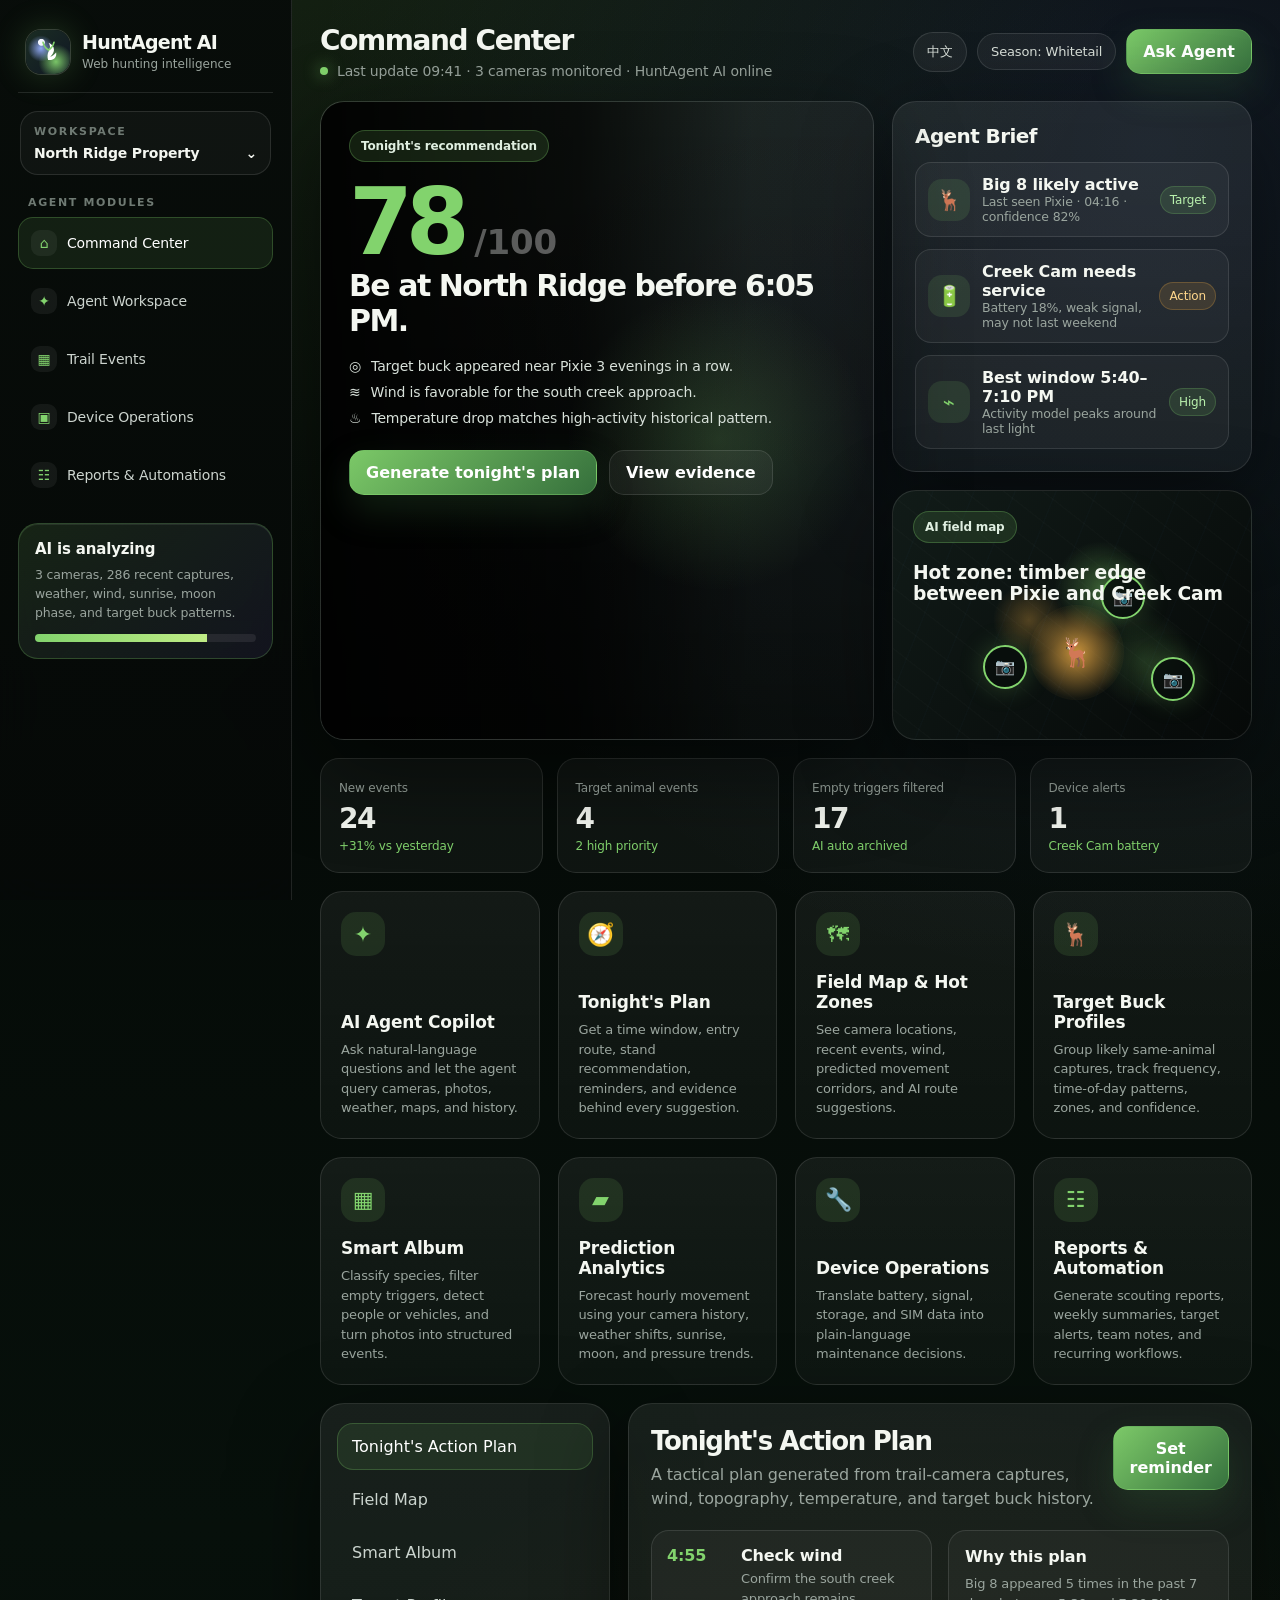
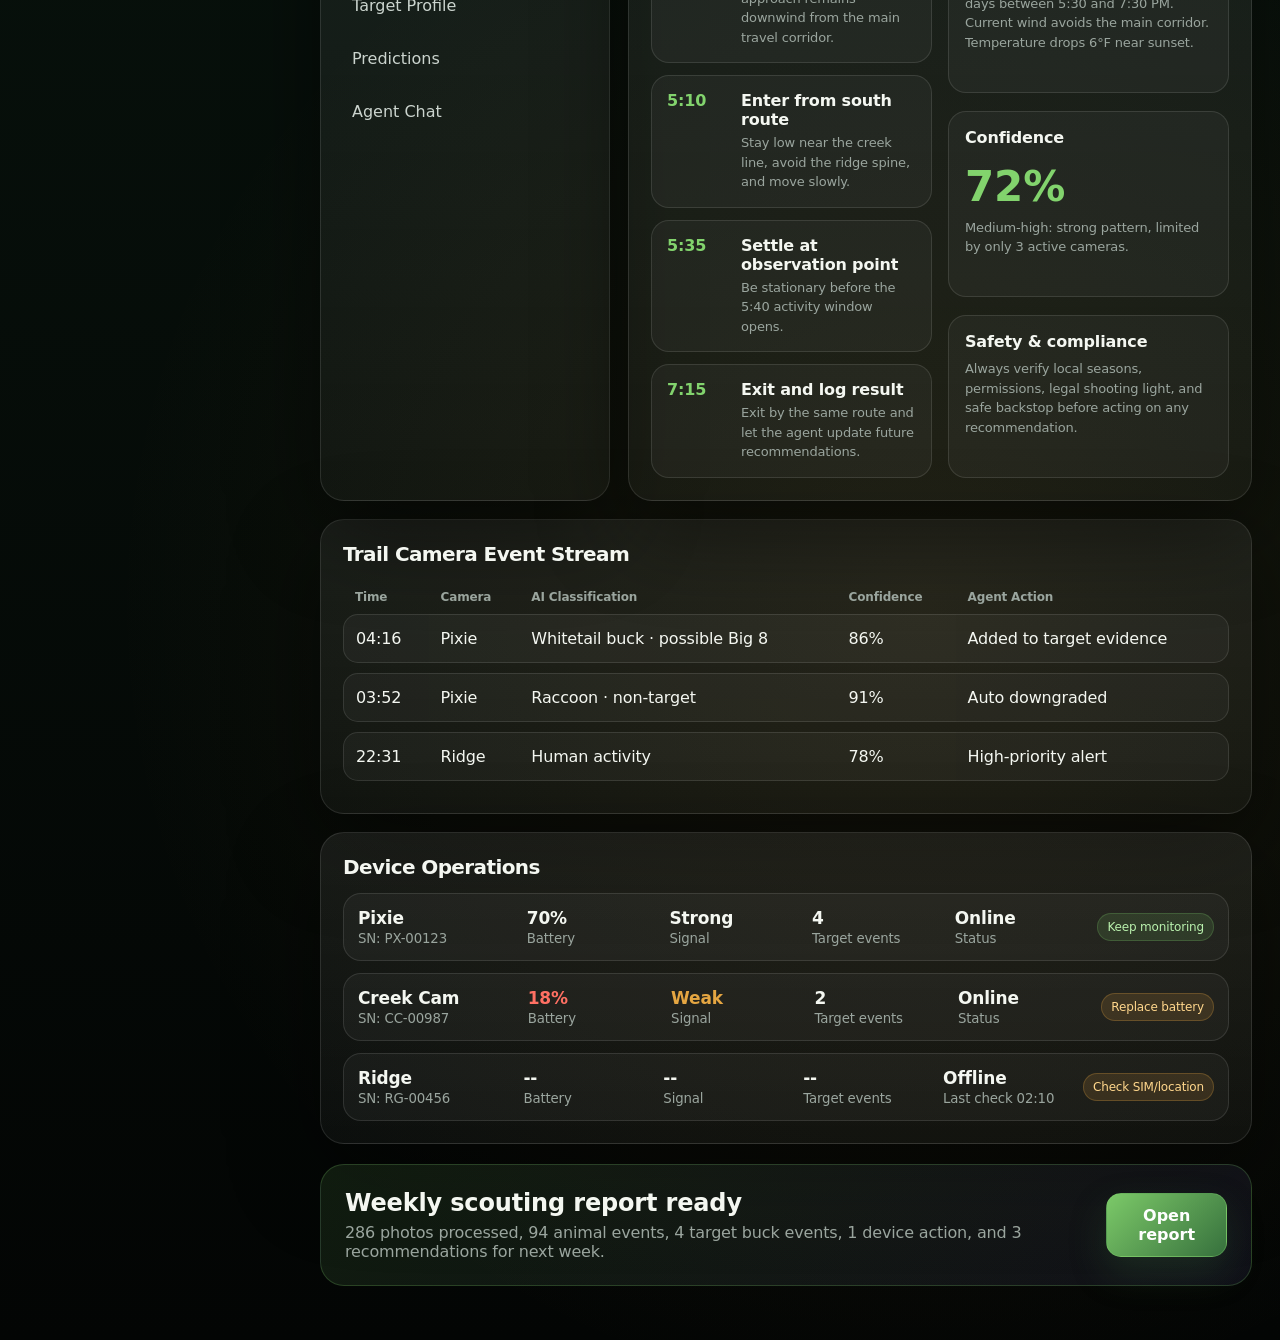
==== public/index.html @ 014d843a "Add HuntAgent AI web workspace demo" ====
<!doctype html>
<html lang="en">
<head>
<meta charset="utf-8" />
<meta name="viewport" content="width=device-width, initial-scale=1" />
<title>HuntAgent AI — Web Workspace</title>
<meta name="description" content="HuntAgent AI is a web-based AI hunting intelligence workspace for trail camera data, target animals, predictions, maps, devices, reports, and agent workflows." />
<style>
:root{--bg:#040605;--panel:#0d1210;--panel2:#121a16;--line:rgba(255,255,255,.11);--text:#f4f7f1;--muted:#9aa59e;--green:#82d36d;--green2:#4da85d;--amber:#e5a642;--red:#ff7063;--violet:#9380ff;--blue:#79a7ff;--cyan:#6de5d7;--r:24px;--shadow:0 30px 90px rgba(0,0,0,.48);--font:Inter,ui-sans-serif,system-ui,-apple-system,BlinkMacSystemFont,"Segoe UI",Arial,"PingFang SC","Microsoft YaHei",sans-serif;--buck:url('https://commons.wikimedia.org/wiki/Special:FilePath/White-Tailed_Buck_Deer_in_Woods%2C_odocoileus_virginianus.jpg');--buck2:url('https://commons.wikimedia.org/wiki/Special:FilePath/Quivira-Whitetail-Buck.jpg');--deer:url('https://commons.wikimedia.org/wiki/Special:FilePath/White-tailed_deer_%2824689011918%29.jpg')}
*{box-sizing:border-box}html{scroll-behavior:smooth;background:var(--bg)}body{margin:0;color:var(--text);font-family:var(--font);background:radial-gradient(circle at 12% -12%,rgba(130,211,109,.20),transparent 30%),radial-gradient(circle at 90% 5%,rgba(121,167,255,.12),transparent 28%),radial-gradient(circle at 72% 75%,rgba(229,166,66,.09),transparent 34%),linear-gradient(180deg,#030504,#07100b 52%,#030504);letter-spacing:-.01em}a{color:inherit;text-decoration:none}button{font:inherit;color:inherit}.shell{display:grid;grid-template-columns:292px minmax(0,1fr);min-height:100vh}.side{position:sticky;top:0;height:100vh;padding:22px 18px;border-right:1px solid var(--line);background:linear-gradient(180deg,rgba(8,12,10,.96),rgba(6,9,8,.88));backdrop-filter:blur(24px);overflow:auto;z-index:5}.brand{display:flex;align-items:center;gap:12px;padding:8px 8px 18px;border-bottom:1px solid var(--line)}.logo{width:44px;height:44px;border-radius:15px;display:grid;place-items:center;background:radial-gradient(circle at 35% 28%,#f3f7ff 0 7%,transparent 9%),radial-gradient(circle at 34% 42%,rgba(150,176,255,.94),transparent 34%),radial-gradient(circle at 68% 72%,rgba(130,211,109,.92),transparent 40%),linear-gradient(135deg,#1b2d23,#101724);box-shadow:0 0 0 1px rgba(255,255,255,.16),0 0 34px rgba(130,211,109,.23)}.logo svg{width:27px}.brand h1{margin:0;font-size:19px;line-height:1;letter-spacing:-.04em}.brand small{display:block;margin-top:5px;color:var(--muted);font-size:12px;letter-spacing:0}.select{border:1px solid var(--line);border-radius:18px;padding:13px;margin:18px 2px;background:rgba(255,255,255,.035)}.select small,.nav-title{display:block;color:#6f7a73;font-size:11px;text-transform:uppercase;letter-spacing:.15em;font-weight:800}.select strong{display:flex;justify-content:space-between;margin-top:7px;font-size:14px}.nav-title{margin:21px 10px 8px}.nav{display:grid;gap:6px}.nav a{display:flex;gap:10px;align-items:center;padding:12px;border-radius:15px;border:1px solid transparent;color:#ccd4ce;font-size:14px}.nav a:hover,.nav a.active{background:rgba(130,211,109,.10);border-color:rgba(130,211,109,.25);color:#fff}.nav i{width:26px;height:26px;border-radius:9px;display:grid;place-items:center;background:rgba(255,255,255,.06);color:var(--green);font-style:normal}.agent-card{margin-top:22px;border:1px solid rgba(130,211,109,.24);border-radius:20px;padding:16px;background:linear-gradient(135deg,rgba(130,211,109,.13),rgba(147,128,255,.09));box-shadow:inset 0 1px rgba(255,255,255,.08)}.agent-card h3{margin:0 0 8px;font-size:15px}.agent-card p{margin:0 0 12px;color:var(--muted);font-size:12.5px;line-height:1.5}.progress{height:8px;border-radius:99px;background:rgba(255,255,255,.08);overflow:hidden}.progress span{display:block;height:100%;width:78%;background:linear-gradient(90deg,var(--green),#c0ec85)}.main{min-width:0;padding:24px 28px 54px}.top{display:flex;align-items:center;justify-content:space-between;gap:18px;margin-bottom:22px}.top h2{margin:0;font-size:28px;letter-spacing:-.05em}.sub{display:flex;align-items:center;gap:9px;color:var(--muted);font-size:14px;margin-top:6px}.dot{width:8px;height:8px;border-radius:50%;background:var(--green);box-shadow:0 0 16px rgba(130,211,109,.85)}.actions{display:flex;gap:10px;align-items:center}.pill,.lang{border:1px solid var(--line);background:rgba(255,255,255,.05);border-radius:999px;padding:10px 13px;font-size:13px;color:#d7ded8}.lang{cursor:pointer}.btn{border:1px solid rgba(130,211,109,.34);background:linear-gradient(135deg,rgba(130,211,109,.95),rgba(58,121,65,.92));border-radius:15px;padding:12px 16px;font-weight:800;color:#fff;box-shadow:0 16px 36px rgba(59,117,62,.25);cursor:pointer}.btn.secondary{background:rgba(255,255,255,.05);box-shadow:none;border-color:var(--line);font-weight:700}.grid{display:grid;gap:18px}.hero{grid-template-columns:minmax(0,1.4fr) minmax(360px,.9fr)}.card{border:1px solid var(--line);border-radius:var(--r);background:linear-gradient(180deg,rgba(255,255,255,.07),rgba(255,255,255,.035));box-shadow:var(--shadow);overflow:hidden}.hero-card{position:relative;min-height:430px;padding:28px;display:flex;flex-direction:column;justify-content:space-between}.hero-card:before{content:"";position:absolute;inset:0;background:linear-gradient(90deg,rgba(5,8,6,.94) 0%,rgba(5,8,6,.72) 47%,rgba(5,8,6,.17) 78%),var(--buck) center/cover no-repeat;filter:saturate(1.04) contrast(1.08)}.hero-card:after{content:"";position:absolute;inset:0;background:radial-gradient(circle at 72% 53%,rgba(130,211,109,.18),transparent 29%),linear-gradient(0deg,rgba(0,0,0,.26),transparent)}.inner{position:relative;z-index:1}.kicker{display:inline-flex;align-items:center;gap:8px;color:#dfeee0;border:1px solid rgba(130,211,109,.28);background:rgba(130,211,109,.13);border-radius:999px;padding:8px 11px;font-size:12px;font-weight:800}.score{display:flex;align-items:flex-end;gap:12px;margin:22px 0 6px}.score strong{font-size:92px;line-height:.85;color:var(--green);letter-spacing:-.08em}.score span{font-size:34px;color:rgba(255,255,255,.34);font-weight:800}.hero-card h3{margin:0 0 12px;font-size:30px;letter-spacing:-.05em;max-width:670px}.evidence{display:grid;gap:10px;margin:20px 0 24px;max-width:580px}.evidence div{display:flex;gap:10px;color:#d8e1da;font-size:14px}.evidence b{color:var(--green)}.cta{display:flex;gap:12px;flex-wrap:wrap}.right-stack{display:grid;gap:18px}.brief{padding:22px}.brief h3,.section h3{margin:0 0 14px;font-size:20px;letter-spacing:-.03em}.brief-list{display:grid;gap:12px}.brief-row{display:grid;grid-template-columns:42px 1fr auto;gap:12px;align-items:center;border:1px solid var(--line);border-radius:16px;padding:12px;background:rgba(255,255,255,.04)}.ic{width:42px;height:42px;border-radius:14px;display:grid;place-items:center;background:rgba(130,211,109,.12);color:var(--green);font-size:20px}.brief-row p{margin:0;color:var(--muted);font-size:12.5px}.tag{font-size:12px;border-radius:999px;padding:6px 9px;background:rgba(130,211,109,.13);color:#b9f1ad;border:1px solid rgba(130,211,109,.22)}.tag.amber{background:rgba(229,166,66,.14);color:#ffd78c;border-color:rgba(229,166,66,.25)}.map{position:relative;min-height:250px;padding:20px;background:radial-gradient(circle at 38% 52%,rgba(229,166,66,.32),transparent 14%),radial-gradient(circle at 58% 39%,rgba(130,211,109,.34),transparent 18%),radial-gradient(circle at 70% 68%,rgba(130,211,109,.18),transparent 16%),linear-gradient(135deg,#111b18,#060908);overflow:hidden}.map:before{content:"";position:absolute;inset:0;opacity:.28;background:repeating-linear-gradient(38deg,transparent 0 22px,rgba(255,255,255,.06) 23px 24px),repeating-linear-gradient(112deg,transparent 0 36px,rgba(124,200,255,.07) 37px 38px)}.map-pin{position:absolute;width:44px;height:44px;border:2px solid var(--green);border-radius:50%;display:grid;place-items:center;background:rgba(8,14,12,.82);box-shadow:0 0 25px rgba(130,211,109,.25)}.pin1{left:58%;top:34%}.pin2{left:25%;top:62%}.pin3{left:72%;top:67%}.heat{position:absolute;left:38%;top:46%;width:95px;height:95px;border-radius:50%;background:radial-gradient(circle,rgba(229,166,66,.86),rgba(229,166,66,.05) 68%,transparent);display:grid;place-items:center;font-size:28px}.map-title{position:relative;z-index:1}.stats{display:grid;grid-template-columns:repeat(4,1fr);gap:14px;margin:18px 0}.stat{padding:18px;border:1px solid var(--line);border-radius:19px;background:rgba(255,255,255,.045)}.stat small{color:var(--muted);font-size:12px}.stat b{display:block;margin-top:6px;font-size:28px;letter-spacing:-.05em}.stat em{font-style:normal;color:var(--green);font-size:12px}.section{margin-top:18px;padding:22px}.modules{grid-template-columns:repeat(4,minmax(0,1fr))}.module{padding:20px;border-radius:22px;border:1px solid var(--line);background:linear-gradient(180deg,rgba(255,255,255,.06),rgba(255,255,255,.032));min-height:188px;display:flex;flex-direction:column;justify-content:space-between}.module i{width:44px;height:44px;border-radius:15px;display:grid;place-items:center;background:rgba(130,211,109,.12);font-style:normal;color:var(--green);font-size:22px}.module h4{margin:16px 0 8px;font-size:17px}.module p{margin:0;color:var(--muted);font-size:13px;line-height:1.5}.workspace{display:grid;grid-template-columns:290px minmax(0,1fr);gap:18px;margin-top:18px}.tabs{padding:16px}.tabs button{width:100%;text-align:left;border:1px solid transparent;border-radius:16px;background:transparent;padding:13px 14px;margin:3px 0;cursor:pointer;color:#cbd4ce}.tabs button.active,.tabs button:hover{background:rgba(130,211,109,.10);border-color:rgba(130,211,109,.24);color:#fff}.view{display:none;padding:22px;min-height:520px}.view.active{display:block}.view-head{display:flex;justify-content:space-between;gap:14px;align-items:flex-start;margin-bottom:18px}.view-head h3{margin:0;font-size:26px;letter-spacing:-.05em}.view-head p{margin:7px 0 0;color:var(--muted);max-width:720px;line-height:1.55}.two{display:grid;grid-template-columns:1fr 1fr;gap:16px}.timeline{display:grid;gap:12px}.step{display:grid;grid-template-columns:60px 1fr;gap:14px;padding:15px;border:1px solid var(--line);border-radius:18px;background:rgba(255,255,255,.04)}.time{color:var(--green);font-weight:900}.step h4{margin:0 0 4px}.step p,.mini p{margin:0;color:var(--muted);font-size:13px;line-height:1.5}.mini{padding:16px;border:1px solid var(--line);border-radius:18px;background:rgba(255,255,255,.04)}.mini h4{margin:0 0 8px}.album{display:grid;grid-template-columns:repeat(3,1fr);gap:14px}.photo{min-height:210px;border-radius:20px;border:1px solid var(--line);overflow:hidden;background:var(--deer) center/cover no-repeat;position:relative}.photo:nth-child(2){background-image:var(--buck2)}.photo:nth-child(3){background-image:var(--buck)}.photo:nth-child(4){background-image:linear-gradient(0deg,rgba(0,0,0,.2),rgba(0,0,0,.2)),var(--deer)}.photo .cap{position:absolute;left:12px;right:12px;bottom:12px;border-radius:15px;padding:12px;background:rgba(4,7,6,.76);backdrop-filter:blur(12px);border:1px solid rgba(255,255,255,.12)}.photo b{display:block}.photo small{display:block;color:#d5ded6;margin-top:5px}.profile{display:grid;grid-template-columns:340px 1fr;gap:16px}.buck-photo{min-height:380px;border-radius:22px;background:var(--buck) center/cover no-repeat;border:1px solid var(--line)}.bars{height:116px;display:flex;align-items:end;gap:7px;padding:16px;border:1px solid var(--line);border-radius:18px;background:rgba(255,255,255,.035)}.bars span{flex:1;border-radius:7px 7px 0 0;background:linear-gradient(180deg,var(--green),rgba(130,211,109,.28));height:calc(var(--h)*1%)}.devices{display:grid;gap:12px}.device{display:grid;grid-template-columns:1.2fr repeat(4,1fr) auto;gap:12px;align-items:center;padding:14px;border:1px solid var(--line);border-radius:18px;background:rgba(255,255,255,.04)}.device b{font-size:17px}.device small{display:block;color:var(--muted);margin-top:3px}.chat{display:grid;gap:12px}.bubble{max-width:780px;padding:14px 16px;border-radius:18px;border:1px solid var(--line);background:rgba(255,255,255,.045);line-height:1.55}.bubble.ai{border-color:rgba(130,211,109,.25);background:rgba(130,211,109,.08)}.table{width:100%;border-collapse:separate;border-spacing:0 10px}.table th{color:var(--muted);font-size:12px;text-align:left;padding:0 12px}.table td{background:rgba(255,255,255,.04);border-top:1px solid var(--line);border-bottom:1px solid var(--line);padding:14px 12px}.table td:first-child{border-left:1px solid var(--line);border-radius:15px 0 0 15px}.table td:last-child{border-right:1px solid var(--line);border-radius:0 15px 15px 0}.foot{margin-top:20px;border:1px solid rgba(130,211,109,.22);border-radius:24px;padding:24px;background:linear-gradient(135deg,rgba(130,211,109,.11),rgba(147,128,255,.08));display:flex;justify-content:space-between;gap:18px;align-items:center}.foot h3{margin:0;font-size:24px}.foot p{margin:6px 0 0;color:var(--muted)}@media(max-width:1100px){.shell{grid-template-columns:1fr}.side{position:relative;height:auto}.nav{grid-template-columns:repeat(2,1fr)}.hero,.workspace,.two,.profile{grid-template-columns:1fr}.modules{grid-template-columns:repeat(2,1fr)}.stats{grid-template-columns:repeat(2,1fr)}}@media(max-width:700px){.main{padding:18px}.top,.foot,.view-head{flex-direction:column;align-items:stretch}.modules,.album,.stats{grid-template-columns:1fr}.hero-card{min-height:520px}.score strong{font-size:74px}.device{grid-template-columns:1fr 1fr}.side{padding:18px}}
</style>
</head>
<body>
<div class="shell">
<aside class="side">
  <div class="brand"><div class="logo"><svg viewBox="0 0 64 64" fill="none"><path d="M31 50c-2-8-2-15 2-22 4-8 3-13-1-19 8 3 13 9 13 17 0 5-3 10-9 16 5-1 10-5 14-10 2 9-3 19-19 18Z" fill="white"/><path d="M19 8c2 8 6 14 13 18M45 8c-2 8-6 14-13 18" stroke="#82d36d" stroke-width="4" stroke-linecap="round"/></svg></div><div><h1>HuntAgent AI</h1><small data-en="Web hunting intelligence" data-zh="网页版猎场智能体">Web hunting intelligence</small></div></div>
  <div class="select"><small data-en="Workspace" data-zh="工作区">Workspace</small><strong><span data-en="North Ridge Property" data-zh="北坡猎场">North Ridge Property</span><span>⌄</span></strong></div>
  <div class="nav-title" data-en="Agent modules" data-zh="智能体模块">Agent modules</div>
  <nav class="nav"><a class="active" href="#dashboard"><i>⌂</i><span data-en="Command Center" data-zh="指挥中心">Command Center</span></a><a href="#workspace"><i>✦</i><span data-en="Agent Workspace" data-zh="Agent 工作台">Agent Workspace</span></a><a href="#events"><i>▦</i><span data-en="Trail Events" data-zh="相机事件">Trail Events</span></a><a href="#devices"><i>▣</i><span data-en="Device Operations" data-zh="设备运营">Device Operations</span></a><a href="#reports"><i>☷</i><span data-en="Reports & Automations" data-zh="报告与自动化">Reports & Automations</span></a></nav>
  <div class="agent-card"><h3 data-en="AI is analyzing" data-zh="AI 正在分析">AI is analyzing</h3><p data-en="3 cameras, 286 recent captures, weather, wind, sunrise, moon phase, and target buck patterns." data-zh="3 台相机、286 张近期照片、天气、风向、日出、月相和目标公鹿规律。">3 cameras, 286 recent captures, weather, wind, sunrise, moon phase, and target buck patterns.</p><div class="progress"><span></span></div></div>
</aside>
<main class="main">
  <section id="dashboard" class="top"><div><h2 data-en="Command Center" data-zh="指挥中心">Command Center</h2><div class="sub"><span class="dot"></span><span data-en="Last update 09:41 · 3 cameras monitored · HuntAgent AI online" data-zh="最近更新 09:41 · 正在监控 3 台相机 · HuntAgent AI 在线">Last update 09:41 · 3 cameras monitored · HuntAgent AI online</span></div></div><div class="actions"><button class="lang" id="langBtn">中文</button><span class="pill" data-en="Season: Whitetail" data-zh="猎季：白尾鹿">Season: Whitetail</span><button class="btn" data-en="Ask Agent" data-zh="询问 Agent">Ask Agent</button></div></section>
  <section class="grid hero">
    <article class="card hero-card"><div class="inner"><span class="kicker" data-en="Tonight's recommendation" data-zh="今晚推荐">Tonight's recommendation</span><div class="score"><strong>78</strong><span>/100</span></div><h3 data-en="Be at North Ridge before 6:05 PM." data-zh="建议 18:05 前到达北坡点位。">Be at North Ridge before 6:05 PM.</h3><div class="evidence"><div>◎ <span data-en="Target buck appeared near Pixie 3 evenings in a row." data-zh="目标公鹿连续 3 个黄昏出现在 Pixie 附近。">Target buck appeared near Pixie 3 evenings in a row.</span></div><div>≋ <span data-en="Wind is favorable for the south creek approach." data-zh="风向有利于从南侧溪谷路线进入。">Wind is favorable for the south creek approach.</span></div><div>♨ <span data-en="Temperature drop matches high-activity historical pattern." data-zh="降温符合历史高活跃规律。">Temperature drop matches high-activity historical pattern.</span></div></div><div class="cta"><button class="btn" data-en="Generate tonight's plan" data-zh="生成今晚计划">Generate tonight's plan</button><button class="btn secondary" data-en="View evidence" data-zh="查看证据">View evidence</button></div></div></article>
    <div class="right-stack"><article class="card brief"><h3 data-en="Agent Brief" data-zh="Agent 简报">Agent Brief</h3><div class="brief-list"><div class="brief-row"><div class="ic">🦌</div><div><b data-en="Big 8 likely active" data-zh="Big 8 可能活跃">Big 8 likely active</b><p data-en="Last seen Pixie · 04:16 · confidence 82%" data-zh="最近出现 Pixie · 04:16 · 置信度 82%">Last seen Pixie · 04:16 · confidence 82%</p></div><span class="tag">Target</span></div><div class="brief-row"><div class="ic">🔋</div><div><b data-en="Creek Cam needs service" data-zh="Creek Cam 需要处理">Creek Cam needs service</b><p data-en="Battery 18%, weak signal, may not last weekend" data-zh="电量 18%，信号弱，可能撑不过周末">Battery 18%, weak signal, may not last weekend</p></div><span class="tag amber">Action</span></div><div class="brief-row"><div class="ic">⌁</div><div><b data-en="Best window 5:40–7:10 PM" data-zh="最佳窗口 17:40–19:10">Best window 5:40–7:10 PM</b><p data-en="Activity model peaks around last light" data-zh="活跃模型在天黑前后达到峰值">Activity model peaks around last light</p></div><span class="tag">High</span></div></div></article><article class="card map"><div class="map-title"><span class="kicker" data-en="AI field map" data-zh="AI 猎场地图">AI field map</span><h3 data-en="Hot zone: timber edge between Pixie and Creek Cam" data-zh="热点：Pixie 与 Creek Cam 之间的林缘">Hot zone: timber edge between Pixie and Creek Cam</h3></div><div class="map-pin pin1">📷</div><div class="map-pin pin2">📷</div><div class="map-pin pin3">📷</div><div class="heat">🦌</div></article></div>
  </section>
  <section class="stats"><div class="stat"><small data-en="New events" data-zh="新事件">New events</small><b>24</b><em data-en="+31% vs yesterday" data-zh="较昨日 +31%">+31% vs yesterday</em></div><div class="stat"><small data-en="Target animal events" data-zh="目标动物事件">Target animal events</small><b>4</b><em data-en="2 high priority" data-zh="2 个高优先级">2 high priority</em></div><div class="stat"><small data-en="Empty triggers filtered" data-zh="空触发过滤">Empty triggers filtered</small><b>17</b><em data-en="AI auto archived" data-zh="AI 自动归档">AI auto archived</em></div><div class="stat"><small data-en="Device alerts" data-zh="设备预警">Device alerts</small><b>1</b><em data-en="Creek Cam battery" data-zh="Creek Cam 电池">Creek Cam battery</em></div></section>
  <section class="grid modules"><div class="module"><i>✦</i><div><h4 data-en="AI Agent Copilot" data-zh="AI 智能体助手">AI Agent Copilot</h4><p data-en="Ask natural-language questions and let the agent query cameras, photos, weather, maps, and history." data-zh="用自然语言提问，让 Agent 查询相机、照片、天气、地图和历史数据。">Ask natural-language questions and let the agent query cameras, photos, weather, maps, and history.</p></div></div><div class="module"><i>🧭</i><div><h4 data-en="Tonight's Plan" data-zh="今晚行动计划">Tonight's Plan</h4><p data-en="Get a time window, entry route, stand recommendation, reminders, and evidence behind every suggestion." data-zh="生成时间窗口、进入路线、蹲守点、提醒和推荐证据。">Get a time window, entry route, stand recommendation, reminders, and evidence behind every suggestion.</p></div></div><div class="module"><i>🗺</i><div><h4 data-en="Field Map & Hot Zones" data-zh="猎场地图与热区">Field Map & Hot Zones</h4><p data-en="See camera locations, recent events, wind, predicted movement corridors, and AI route suggestions." data-zh="查看相机位置、近期事件、风向、预测活动走廊和 AI 路线建议。">See camera locations, recent events, wind, predicted movement corridors, and AI route suggestions.</p></div></div><div class="module"><i>🦌</i><div><h4 data-en="Target Buck Profiles" data-zh="目标动物档案">Target Buck Profiles</h4><p data-en="Group likely same-animal captures, track frequency, time-of-day patterns, zones, and confidence." data-zh="聚合同一只动物的照片，追踪频次、时间规律、区域和置信度。">Group likely same-animal captures, track frequency, time-of-day patterns, zones, and confidence.</p></div></div><div class="module"><i>▦</i><div><h4 data-en="Smart Album" data-zh="智能图集">Smart Album</h4><p data-en="Classify species, filter empty triggers, detect people or vehicles, and turn photos into structured events." data-zh="识别物种、过滤空触发、检测人/车辆，并把照片变成结构化事件。">Classify species, filter empty triggers, detect people or vehicles, and turn photos into structured events.</p></div></div><div class="module"><i>▰</i><div><h4 data-en="Prediction Analytics" data-zh="预测分析">Prediction Analytics</h4><p data-en="Forecast hourly movement using your camera history, weather shifts, sunrise, moon, and pressure trends." data-zh="结合相机历史、天气变化、日出、月相和气压趋势预测小时级活动。">Forecast hourly movement using your camera history, weather shifts, sunrise, moon, and pressure trends.</p></div></div><div class="module"><i>🔧</i><div><h4 data-en="Device Operations" data-zh="设备运营">Device Operations</h4><p data-en="Translate battery, signal, storage, and SIM data into plain-language maintenance decisions." data-zh="把电池、信号、存储和 SIM 数据翻译成清晰的维护建议。">Translate battery, signal, storage, and SIM data into plain-language maintenance decisions.</p></div></div><div class="module"><i>☷</i><div><h4 data-en="Reports & Automation" data-zh="报告与自动化">Reports & Automation</h4><p data-en="Generate scouting reports, weekly summaries, target alerts, team notes, and recurring workflows." data-zh="生成侦察报告、周报、目标提醒、团队记录和自动化工作流。">Generate scouting reports, weekly summaries, target alerts, team notes, and recurring workflows.</p></div></div></section>
  <section id="workspace" class="workspace"><aside class="card tabs"><button class="active" data-view="plan" data-en="Tonight's Action Plan" data-zh="今晚行动计划">Tonight's Action Plan</button><button data-view="mapview" data-en="Field Map" data-zh="猎场地图">Field Map</button><button data-view="album" data-en="Smart Album" data-zh="智能图集">Smart Album</button><button data-view="profile" data-en="Target Profile" data-zh="目标档案">Target Profile</button><button data-view="predict" data-en="Predictions" data-zh="活动预测">Predictions</button><button data-view="chat" data-en="Agent Chat" data-zh="Agent 对话">Agent Chat</button></aside><div class="card">
    <div class="view active" id="plan"><div class="view-head"><div><h3 data-en="Tonight's Action Plan" data-zh="今晚行动计划">Tonight's Action Plan</h3><p data-en="A tactical plan generated from trail-camera captures, wind, topography, temperature, and target buck history." data-zh="基于打猎相机照片、风向、地形、气温和目标公鹿历史生成的战术计划。">A tactical plan generated from trail-camera captures, wind, topography, temperature, and target buck history.</p></div><button class="btn" data-en="Set reminder" data-zh="设置提醒">Set reminder</button></div><div class="two"><div class="timeline"><div class="step"><div class="time">4:55</div><div><h4 data-en="Check wind" data-zh="检查风向">Check wind</h4><p data-en="Confirm the south creek approach remains downwind from the main travel corridor." data-zh="确认南侧溪谷路线仍处于主通道下风侧。">Confirm the south creek approach remains downwind from the main travel corridor.</p></div></div><div class="step"><div class="time">5:10</div><div><h4 data-en="Enter from south route" data-zh="从南侧路线进入">Enter from south route</h4><p data-en="Stay low near the creek line, avoid the ridge spine, and move slowly." data-zh="沿溪谷低姿态进入，避开山脊主线，慢速移动。">Stay low near the creek line, avoid the ridge spine, and move slowly.</p></div></div><div class="step"><div class="time">5:35</div><div><h4 data-en="Settle at observation point" data-zh="到达观察点">Settle at observation point</h4><p data-en="Be stationary before the 5:40 activity window opens." data-zh="在 17:40 活跃窗口开始前保持静止。">Be stationary before the 5:40 activity window opens.</p></div></div><div class="step"><div class="time">7:15</div><div><h4 data-en="Exit and log result" data-zh="撤离并记录结果">Exit and log result</h4><p data-en="Exit by the same route and let the agent update future recommendations." data-zh="按原路线撤离，并让 Agent 更新后续推荐。">Exit by the same route and let the agent update future recommendations.</p></div></div></div><div class="grid"><div class="mini"><h4 data-en="Why this plan" data-zh="为什么推荐">Why this plan</h4><p data-en="Big 8 appeared 5 times in the past 7 days between 5:30 and 7:30 PM. Current wind avoids the main corridor. Temperature drops 6°F near sunset." data-zh="Big 8 过去 7 天在 17:30-19:30 出现 5 次。当前风向避开主通道。日落前后降温 6°F。">Big 8 appeared 5 times in the past 7 days between 5:30 and 7:30 PM. Current wind avoids the main corridor. Temperature drops 6°F near sunset.</p></div><div class="mini"><h4 data-en="Confidence" data-zh="置信度">Confidence</h4><p><b style="font-size:42px;color:var(--green)">72%</b><br><span data-en="Medium-high: strong pattern, limited by only 3 active cameras." data-zh="中高：规律明显，但受限于仅 3 台在线相机。">Medium-high: strong pattern, limited by only 3 active cameras.</span></p></div><div class="mini"><h4 data-en="Safety & compliance" data-zh="安全与合规">Safety & compliance</h4><p data-en="Always verify local seasons, permissions, legal shooting light, and safe backstop before acting on any recommendation." data-zh="执行任何建议前，请确认当地猎季、许可、合法射击时间和安全背景。">Always verify local seasons, permissions, legal shooting light, and safe backstop before acting on any recommendation.</p></div></div></div></div>
    <div class="view" id="mapview"><div class="view-head"><div><h3 data-en="Field Map & AI Hot Zones" data-zh="猎场地图与 AI 热区">Field Map & AI Hot Zones</h3><p data-en="A desktop map layer for cameras, animal events, wind, suggested routes, and predicted movement corridors." data-zh="桌面地图图层展示相机、动物事件、风向、推荐路线和预测活动走廊。">A desktop map layer for cameras, animal events, wind, suggested routes, and predicted movement corridors.</p></div><button class="btn" data-en="Generate route" data-zh="生成路线">Generate route</button></div><div class="map" style="min-height:430px"><div class="map-title"><span class="kicker" data-en="SW wind 6 mph · next 12 hours" data-zh="西南风 6mph · 未来 12 小时">SW wind 6 mph · next 12 hours</span><h3 data-en="Recommended route avoids the main travel corridor." data-zh="推荐路线避开主活动通道。">Recommended route avoids the main travel corridor.</h3></div><div class="map-pin pin1">Pixie</div><div class="map-pin pin2">Creek</div><div class="map-pin pin3">Ridge</div><div class="heat">🦌</div></div></div>
    <div class="view" id="album"><div class="view-head"><div><h3 data-en="Smart Album" data-zh="智能图集">Smart Album</h3><p data-en="Photos are organized as evidence, not just thumbnails: species, confidence, camera, time, target match, and user correction." data-zh="照片被整理为证据，而不只是缩略图：物种、置信度、相机、时间、目标匹配和人工纠错。">Photos are organized as evidence, not just thumbnails: species, confidence, camera, time, target match, and user correction.</p></div><button class="btn" data-en="Confirm all high-confidence" data-zh="确认所有高置信度">Confirm all high-confidence</button></div><div class="album"><div class="photo"><div class="cap"><b data-en="Whitetail buck · Pixie" data-zh="白尾鹿公鹿 · Pixie">Whitetail buck · Pixie</b><small data-en="04:16 · 86% confidence · possible Big 8" data-zh="04:16 · 86% 置信度 · 疑似 Big 8">04:16 · 86% confidence · possible Big 8</small></div></div><div class="photo"><div class="cap"><b data-en="Mature buck · Ridge" data-zh="成熟公鹿 · Ridge">Mature buck · Ridge</b><small data-en="18:12 · target event · add to profile" data-zh="18:12 · 目标事件 · 加入档案">18:12 · target event · add to profile</small></div></div><div class="photo"><div class="cap"><b data-en="Doe group · Creek Cam" data-zh="母鹿群 · Creek Cam">Doe group · Creek Cam</b><small data-en="05:44 · movement corridor evidence" data-zh="05:44 · 活动走廊证据">05:44 · movement corridor evidence</small></div></div><div class="photo"><div class="cap"><b data-en="Human activity" data-zh="人类活动">Human activity</b><small data-en="22:31 · high priority alert" data-zh="22:31 · 高优先级提醒">22:31 · high priority alert</small></div></div><div class="photo"><div class="cap"><b data-en="Empty trigger" data-zh="空触发">Empty trigger</b><small data-en="Auto-filtered and archived" data-zh="自动过滤并归档">Auto-filtered and archived</small></div></div><div class="photo"><div class="cap"><b data-en="Turkey · non-target" data-zh="火鸡 · 非目标">Turkey · non-target</b><small data-en="Automatically downgraded" data-zh="自动降权">Automatically downgraded</small></div></div></div></div>
    <div class="view" id="profile"><div class="view-head"><div><h3 data-en="Target Animal Profile: Big 8" data-zh="目标动物档案：Big 8">Target Animal Profile: Big 8</h3><p data-en="The agent groups likely same-animal captures and builds a profile with evidence, pattern, zone, and confidence." data-zh="Agent 聚合同一只动物的照片，并建立证据、规律、区域和置信度档案。">The agent groups likely same-animal captures and builds a profile with evidence, pattern, zone, and confidence.</p></div><span class="tag">82% confidence</span></div><div class="profile"><div class="buck-photo"></div><div class="grid"><div class="stats" style="margin:0"><div class="stat"><small data-en="Last 7 days" data-zh="最近 7 天">Last 7 days</small><b>6</b><em data-en="appearances" data-zh="次出现">appearances</em></div><div class="stat"><small data-en="Peak times" data-zh="高频时间">Peak times</small><b>5:20 / 6:10</b><em data-en="AM / PM" data-zh="清晨 / 黄昏">AM / PM</em></div><div class="stat"><small data-en="Common zone" data-zh="常出现区域">Common zone</small><b data-en="North edge" data-zh="北坡林缘">North edge</b><em>68%</em></div><div class="stat"><small data-en="Trend" data-zh="趋势">Trend</small><b data-en="Rising" data-zh="上升">Rising</b><em>+15%</em></div></div><div class="mini"><h4 data-en="Activity distribution" data-zh="活跃时间分布">Activity distribution</h4><div class="bars"><span style="--h:8"></span><span style="--h:10"></span><span style="--h:12"></span><span style="--h:16"></span><span style="--h:52"></span><span style="--h:87"></span><span style="--h:66"></span><span style="--h:41"></span><span style="--h:18"></span><span style="--h:13"></span><span style="--h:12"></span><span style="--h:20"></span><span style="--h:18"></span><span style="--h:22"></span><span style="--h:28"></span><span style="--h:31"></span><span style="--h:44"></span><span style="--h:70"></span><span style="--h:91"></span><span style="--h:65"></span><span style="--h:46"></span><span style="--h:22"></span><span style="--h:15"></span><span style="--h:11"></span></div></div></div></div></div>
    <div class="view" id="predict"><div class="view-head"><div><h3 data-en="Predictions & Pattern Analytics" data-zh="预测与规律分析">Predictions & Pattern Analytics</h3><p data-en="Compare today with your own historical captures and environmental conditions before deciding where to sit." data-zh="用自己的历史照片和环境条件对比今天，辅助决定蹲守位置。">Compare today with your own historical captures and environmental conditions before deciding where to sit.</p></div></div><div class="two"><div class="mini"><h4 data-en="Hourly movement forecast" data-zh="小时级活动预测">Hourly movement forecast</h4><div class="bars"><span style="--h:8"></span><span style="--h:12"></span><span style="--h:10"></span><span style="--h:14"></span><span style="--h:38"></span><span style="--h:63"></span><span style="--h:58"></span><span style="--h:31"></span><span style="--h:16"></span><span style="--h:12"></span><span style="--h:10"></span><span style="--h:13"></span><span style="--h:14"></span><span style="--h:18"></span><span style="--h:21"></span><span style="--h:28"></span><span style="--h:52"></span><span style="--h:84"></span><span style="--h:96"></span><span style="--h:67"></span><span style="--h:35"></span><span style="--h:20"></span><span style="--h:14"></span><span style="--h:10"></span></div></div><div class="grid"><div class="mini"><h4 data-en="Main drivers" data-zh="主要驱动因素">Main drivers</h4><p data-en="Wind direction, falling temperature, last-light movement, and three-day camera sequence near Pixie." data-zh="风向、降温、天黑前活动，以及 Pixie 附近连续三天相机记录。">Wind direction, falling temperature, last-light movement, and three-day camera sequence near Pixie.</p></div><div class="mini"><h4 data-en="Recommended camera move" data-zh="推荐移动相机">Recommended camera move</h4><p data-en="Move Ridge Cam 120 yards east to cover the suspected funnel between the creek and timber edge." data-zh="将 Ridge Cam 向东移动 120 码，覆盖溪谷与林缘之间的疑似收口点。">Move Ridge Cam 120 yards east to cover the suspected funnel between the creek and timber edge.</p></div></div></div></div>
    <div class="view" id="chat"><div class="view-head"><div><h3 data-en="Agent Chat" data-zh="Agent 对话">Agent Chat</h3><p data-en="The chat is not a generic chatbot. It can call tools, query your trail-camera database, summarize evidence, and produce structured plans." data-zh="这不是普通聊天机器人。它可以调用工具、查询相机数据库、总结证据并生成结构化计划。">The chat is not a generic chatbot. It can call tools, query your trail-camera database, summarize evidence, and produce structured plans.</p></div></div><div class="chat"><div class="bubble"><b data-en="Hunter" data-zh="猎人">Hunter</b><br><span data-en="Where should I hunt tonight if I only have two hours?" data-zh="如果我今晚只有两个小时，应该去哪蹲？">Where should I hunt tonight if I only have two hours?</span></div><div class="bubble ai"><b>HuntAgent AI</b><br><span data-en="I recommend North Ridge near Pixie from 5:40–7:10 PM. Evidence: Big 8 appeared there 3 evenings in a row, wind stays favorable from the south creek entry, and the temperature drop matches your highest-activity historical pattern." data-zh="我建议 17:40–19:10 在 Pixie 附近的北坡点位。证据：Big 8 连续 3 个黄昏出现在那里，南侧溪谷进入路线风向有利，且降温符合你的历史高活跃规律。">I recommend North Ridge near Pixie from 5:40–7:10 PM. Evidence: Big 8 appeared there 3 evenings in a row, wind stays favorable from the south creek entry, and the temperature drop matches your highest-activity historical pattern.</span></div><div class="bubble"><b data-en="Hunter" data-zh="猎人">Hunter</b><br><span data-en="Show me only confirmed buck events from the last 7 days." data-zh="只显示过去 7 天已确认的公鹿事件。">Show me only confirmed buck events from the last 7 days.</span></div></div></div>
  </div></section>
  <section id="events" class="card section"><h3 data-en="Trail Camera Event Stream" data-zh="打猎相机事件流">Trail Camera Event Stream</h3><table class="table"><thead><tr><th data-en="Time" data-zh="时间">Time</th><th data-en="Camera" data-zh="相机">Camera</th><th data-en="AI Classification" data-zh="AI 识别">AI Classification</th><th data-en="Confidence" data-zh="置信度">Confidence</th><th data-en="Agent Action" data-zh="Agent 动作">Agent Action</th></tr></thead><tbody><tr><td>04:16</td><td>Pixie</td><td data-en="Whitetail buck · possible Big 8" data-zh="白尾鹿公鹿 · 疑似 Big 8">Whitetail buck · possible Big 8</td><td>86%</td><td data-en="Added to target evidence" data-zh="加入目标证据">Added to target evidence</td></tr><tr><td>03:52</td><td>Pixie</td><td data-en="Raccoon · non-target" data-zh="浣熊 · 非目标">Raccoon · non-target</td><td>91%</td><td data-en="Auto downgraded" data-zh="自动降权">Auto downgraded</td></tr><tr><td>22:31</td><td>Ridge</td><td data-en="Human activity" data-zh="人类活动">Human activity</td><td>78%</td><td data-en="High-priority alert" data-zh="高优先级提醒">High-priority alert</td></tr></tbody></table></section>
  <section id="devices" class="card section"><h3 data-en="Device Operations" data-zh="设备运营">Device Operations</h3><div class="devices"><div class="device"><div><b>Pixie</b><small>SN: PX-00123</small></div><div><b>70%</b><small data-en="Battery" data-zh="电量">Battery</small></div><div><b data-en="Strong" data-zh="强">Strong</b><small data-en="Signal" data-zh="信号">Signal</small></div><div><b>4</b><small data-en="Target events" data-zh="目标事件">Target events</small></div><div><b data-en="Online" data-zh="在线">Online</b><small data-en="Status" data-zh="状态">Status</small></div><span class="tag" data-en="Keep monitoring" data-zh="继续监控">Keep monitoring</span></div><div class="device"><div><b>Creek Cam</b><small>SN: CC-00987</small></div><div><b style="color:var(--red)">18%</b><small data-en="Battery" data-zh="电量">Battery</small></div><div><b style="color:var(--amber)" data-en="Weak" data-zh="弱">Weak</b><small data-en="Signal" data-zh="信号">Signal</small></div><div><b>2</b><small data-en="Target events" data-zh="目标事件">Target events</small></div><div><b data-en="Online" data-zh="在线">Online</b><small data-en="Status" data-zh="状态">Status</small></div><span class="tag amber" data-en="Replace battery" data-zh="更换电池">Replace battery</span></div><div class="device"><div><b>Ridge</b><small>SN: RG-00456</small></div><div><b>--</b><small data-en="Battery" data-zh="电量">Battery</small></div><div><b>--</b><small data-en="Signal" data-zh="信号">Signal</small></div><div><b>--</b><small data-en="Target events" data-zh="目标事件">Target events</small></div><div><b data-en="Offline" data-zh="离线">Offline</b><small data-en="Last check 02:10" data-zh="最后检查 02:10">Last check 02:10</small></div><span class="tag amber" data-en="Check SIM/location" data-zh="检查 SIM/位置">Check SIM/location</span></div></div></section>
  <section id="reports" class="foot"><div><h3 data-en="Weekly scouting report ready" data-zh="本周侦察报告已生成">Weekly scouting report ready</h3><p data-en="286 photos processed, 94 animal events, 4 target buck events, 1 device action, and 3 recommendations for next week." data-zh="已处理 286 张照片、94 次动物事件、4 次目标公鹿事件、1 个设备动作和 3 条下周建议。">286 photos processed, 94 animal events, 4 target buck events, 1 device action, and 3 recommendations for next week.</p></div><button class="btn" data-en="Open report" data-zh="打开报告">Open report</button></section>
</main>
</div>
<script>
const $=s=>document.querySelectorAll(s);let lang='en';function setLang(l){lang=l;document.documentElement.lang=l==='zh'?'zh-CN':'en';$('[data-en]').forEach(el=>{el.textContent=el.dataset[l]||el.dataset.en});document.getElementById('langBtn').textContent=l==='en'?'中文':'English'}document.getElementById('langBtn').onclick=()=>setLang(lang==='en'?'zh':'en');$('.tabs button').forEach(b=>b.onclick=()=>{$('.tabs button').forEach(x=>x.classList.remove('active'));b.classList.add('active');$('.view').forEach(v=>v.classList.remove('active'));document.getElementById(b.dataset.view).classList.add('active')});
</script>
</body>
</html>
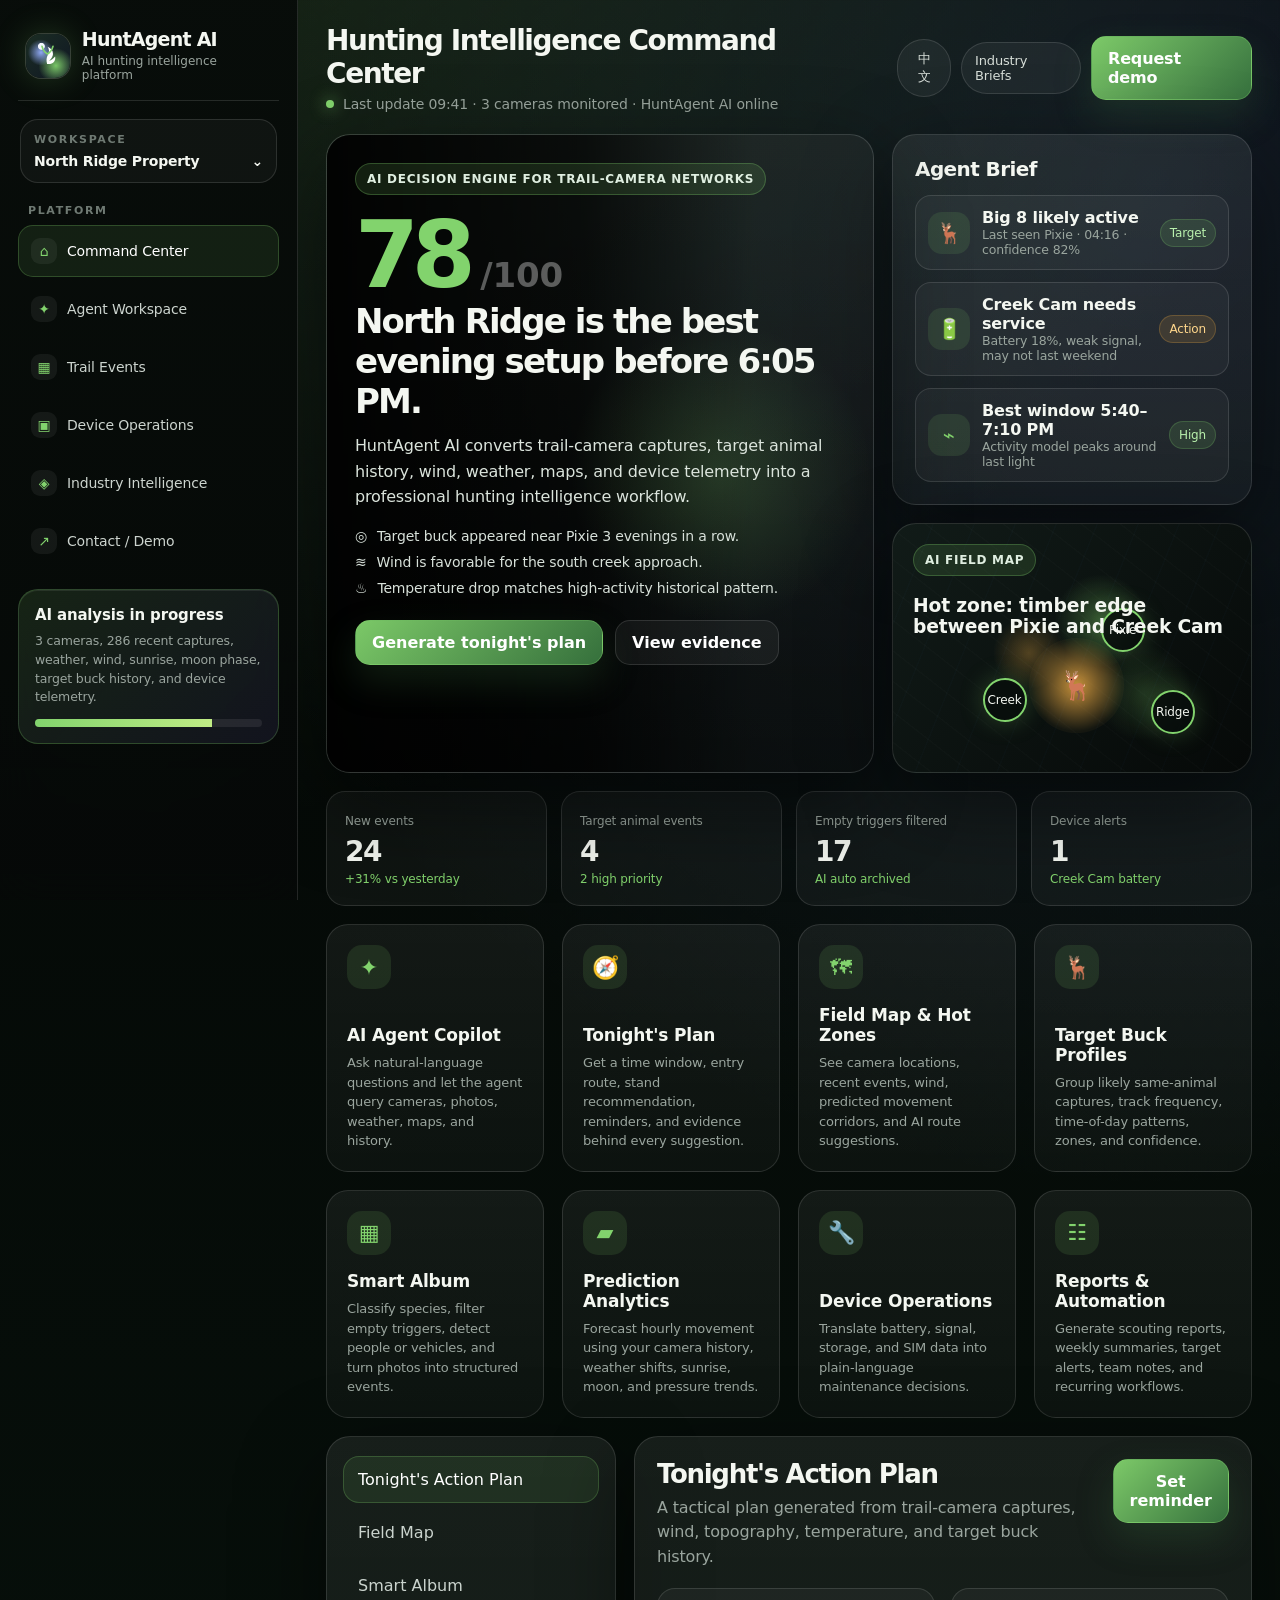
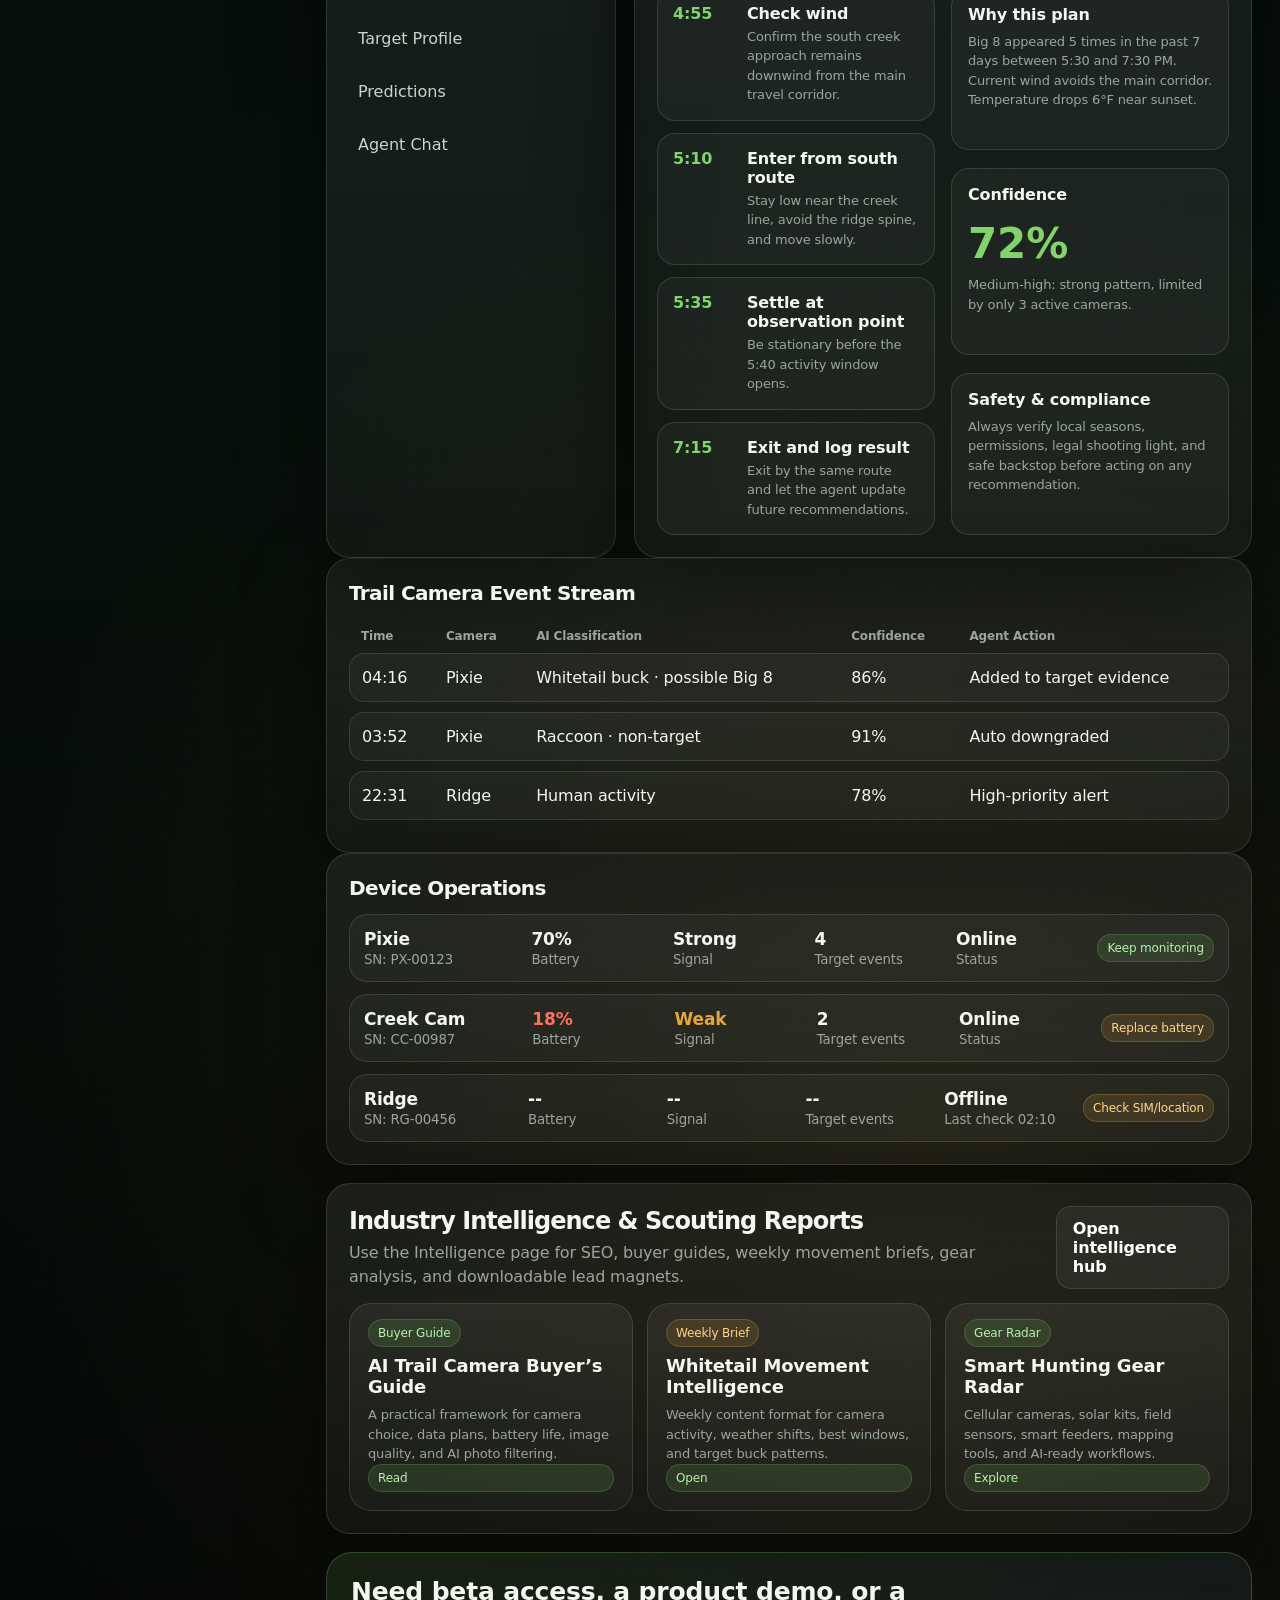
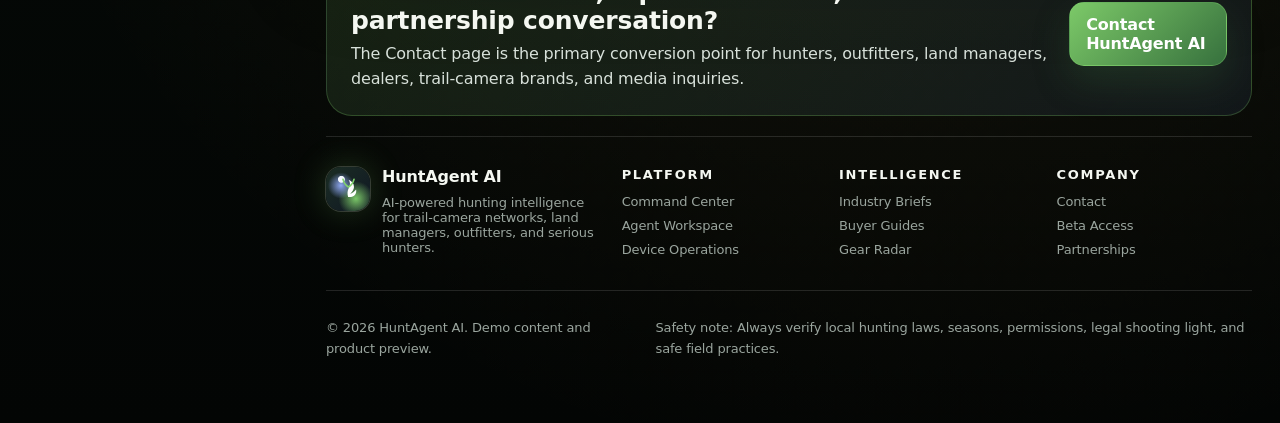
==== commit 5a66bf49: "Refine homepage copy, restore professional footer and add intelligence/contact entry points" ====
--- a/public/index.html
+++ b/public/index.html
@@ -3,27 +3,27 @@
 <head>
 <meta charset="utf-8" />
 <meta name="viewport" content="width=device-width, initial-scale=1" />
-<title>HuntAgent AI — Web Workspace</title>
-<meta name="description" content="HuntAgent AI is a web-based AI hunting intelligence workspace for trail camera data, target animals, predictions, maps, devices, reports, and agent workflows." />
+<title>HuntAgent AI — Hunting Intelligence Platform</title>
+<meta name="description" content="HuntAgent AI is an AI-powered hunting intelligence platform for trail-camera networks, target animal tracking, scouting reports, maps, predictions, device operations, and outfitter workflows." />
 <style>
-:root{--bg:#040605;--panel:#0d1210;--panel2:#121a16;--line:rgba(255,255,255,.11);--text:#f4f7f1;--muted:#9aa59e;--green:#82d36d;--green2:#4da85d;--amber:#e5a642;--red:#ff7063;--violet:#9380ff;--blue:#79a7ff;--cyan:#6de5d7;--r:24px;--shadow:0 30px 90px rgba(0,0,0,.48);--font:Inter,ui-sans-serif,system-ui,-apple-system,BlinkMacSystemFont,"Segoe UI",Arial,"PingFang SC","Microsoft YaHei",sans-serif;--buck:url('https://commons.wikimedia.org/wiki/Special:FilePath/White-Tailed_Buck_Deer_in_Woods%2C_odocoileus_virginianus.jpg');--buck2:url('https://commons.wikimedia.org/wiki/Special:FilePath/Quivira-Whitetail-Buck.jpg');--deer:url('https://commons.wikimedia.org/wiki/Special:FilePath/White-tailed_deer_%2824689011918%29.jpg')}
-*{box-sizing:border-box}html{scroll-behavior:smooth;background:var(--bg)}body{margin:0;color:var(--text);font-family:var(--font);background:radial-gradient(circle at 12% -12%,rgba(130,211,109,.20),transparent 30%),radial-gradient(circle at 90% 5%,rgba(121,167,255,.12),transparent 28%),radial-gradient(circle at 72% 75%,rgba(229,166,66,.09),transparent 34%),linear-gradient(180deg,#030504,#07100b 52%,#030504);letter-spacing:-.01em}a{color:inherit;text-decoration:none}button{font:inherit;color:inherit}.shell{display:grid;grid-template-columns:292px minmax(0,1fr);min-height:100vh}.side{position:sticky;top:0;height:100vh;padding:22px 18px;border-right:1px solid var(--line);background:linear-gradient(180deg,rgba(8,12,10,.96),rgba(6,9,8,.88));backdrop-filter:blur(24px);overflow:auto;z-index:5}.brand{display:flex;align-items:center;gap:12px;padding:8px 8px 18px;border-bottom:1px solid var(--line)}.logo{width:44px;height:44px;border-radius:15px;display:grid;place-items:center;background:radial-gradient(circle at 35% 28%,#f3f7ff 0 7%,transparent 9%),radial-gradient(circle at 34% 42%,rgba(150,176,255,.94),transparent 34%),radial-gradient(circle at 68% 72%,rgba(130,211,109,.92),transparent 40%),linear-gradient(135deg,#1b2d23,#101724);box-shadow:0 0 0 1px rgba(255,255,255,.16),0 0 34px rgba(130,211,109,.23)}.logo svg{width:27px}.brand h1{margin:0;font-size:19px;line-height:1;letter-spacing:-.04em}.brand small{display:block;margin-top:5px;color:var(--muted);font-size:12px;letter-spacing:0}.select{border:1px solid var(--line);border-radius:18px;padding:13px;margin:18px 2px;background:rgba(255,255,255,.035)}.select small,.nav-title{display:block;color:#6f7a73;font-size:11px;text-transform:uppercase;letter-spacing:.15em;font-weight:800}.select strong{display:flex;justify-content:space-between;margin-top:7px;font-size:14px}.nav-title{margin:21px 10px 8px}.nav{display:grid;gap:6px}.nav a{display:flex;gap:10px;align-items:center;padding:12px;border-radius:15px;border:1px solid transparent;color:#ccd4ce;font-size:14px}.nav a:hover,.nav a.active{background:rgba(130,211,109,.10);border-color:rgba(130,211,109,.25);color:#fff}.nav i{width:26px;height:26px;border-radius:9px;display:grid;place-items:center;background:rgba(255,255,255,.06);color:var(--green);font-style:normal}.agent-card{margin-top:22px;border:1px solid rgba(130,211,109,.24);border-radius:20px;padding:16px;background:linear-gradient(135deg,rgba(130,211,109,.13),rgba(147,128,255,.09));box-shadow:inset 0 1px rgba(255,255,255,.08)}.agent-card h3{margin:0 0 8px;font-size:15px}.agent-card p{margin:0 0 12px;color:var(--muted);font-size:12.5px;line-height:1.5}.progress{height:8px;border-radius:99px;background:rgba(255,255,255,.08);overflow:hidden}.progress span{display:block;height:100%;width:78%;background:linear-gradient(90deg,var(--green),#c0ec85)}.main{min-width:0;padding:24px 28px 54px}.top{display:flex;align-items:center;justify-content:space-between;gap:18px;margin-bottom:22px}.top h2{margin:0;font-size:28px;letter-spacing:-.05em}.sub{display:flex;align-items:center;gap:9px;color:var(--muted);font-size:14px;margin-top:6px}.dot{width:8px;height:8px;border-radius:50%;background:var(--green);box-shadow:0 0 16px rgba(130,211,109,.85)}.actions{display:flex;gap:10px;align-items:center}.pill,.lang{border:1px solid var(--line);background:rgba(255,255,255,.05);border-radius:999px;padding:10px 13px;font-size:13px;color:#d7ded8}.lang{cursor:pointer}.btn{border:1px solid rgba(130,211,109,.34);background:linear-gradient(135deg,rgba(130,211,109,.95),rgba(58,121,65,.92));border-radius:15px;padding:12px 16px;font-weight:800;color:#fff;box-shadow:0 16px 36px rgba(59,117,62,.25);cursor:pointer}.btn.secondary{background:rgba(255,255,255,.05);box-shadow:none;border-color:var(--line);font-weight:700}.grid{display:grid;gap:18px}.hero{grid-template-columns:minmax(0,1.4fr) minmax(360px,.9fr)}.card{border:1px solid var(--line);border-radius:var(--r);background:linear-gradient(180deg,rgba(255,255,255,.07),rgba(255,255,255,.035));box-shadow:var(--shadow);overflow:hidden}.hero-card{position:relative;min-height:430px;padding:28px;display:flex;flex-direction:column;justify-content:space-between}.hero-card:before{content:"";position:absolute;inset:0;background:linear-gradient(90deg,rgba(5,8,6,.94) 0%,rgba(5,8,6,.72) 47%,rgba(5,8,6,.17) 78%),var(--buck) center/cover no-repeat;filter:saturate(1.04) contrast(1.08)}.hero-card:after{content:"";position:absolute;inset:0;background:radial-gradient(circle at 72% 53%,rgba(130,211,109,.18),transparent 29%),linear-gradient(0deg,rgba(0,0,0,.26),transparent)}.inner{position:relative;z-index:1}.kicker{display:inline-flex;align-items:center;gap:8px;color:#dfeee0;border:1px solid rgba(130,211,109,.28);background:rgba(130,211,109,.13);border-radius:999px;padding:8px 11px;font-size:12px;font-weight:800}.score{display:flex;align-items:flex-end;gap:12px;margin:22px 0 6px}.score strong{font-size:92px;line-height:.85;color:var(--green);letter-spacing:-.08em}.score span{font-size:34px;color:rgba(255,255,255,.34);font-weight:800}.hero-card h3{margin:0 0 12px;font-size:30px;letter-spacing:-.05em;max-width:670px}.evidence{display:grid;gap:10px;margin:20px 0 24px;max-width:580px}.evidence div{display:flex;gap:10px;color:#d8e1da;font-size:14px}.evidence b{color:var(--green)}.cta{display:flex;gap:12px;flex-wrap:wrap}.right-stack{display:grid;gap:18px}.brief{padding:22px}.brief h3,.section h3{margin:0 0 14px;font-size:20px;letter-spacing:-.03em}.brief-list{display:grid;gap:12px}.brief-row{display:grid;grid-template-columns:42px 1fr auto;gap:12px;align-items:center;border:1px solid var(--line);border-radius:16px;padding:12px;background:rgba(255,255,255,.04)}.ic{width:42px;height:42px;border-radius:14px;display:grid;place-items:center;background:rgba(130,211,109,.12);color:var(--green);font-size:20px}.brief-row p{margin:0;color:var(--muted);font-size:12.5px}.tag{font-size:12px;border-radius:999px;padding:6px 9px;background:rgba(130,211,109,.13);color:#b9f1ad;border:1px solid rgba(130,211,109,.22)}.tag.amber{background:rgba(229,166,66,.14);color:#ffd78c;border-color:rgba(229,166,66,.25)}.map{position:relative;min-height:250px;padding:20px;background:radial-gradient(circle at 38% 52%,rgba(229,166,66,.32),transparent 14%),radial-gradient(circle at 58% 39%,rgba(130,211,109,.34),transparent 18%),radial-gradient(circle at 70% 68%,rgba(130,211,109,.18),transparent 16%),linear-gradient(135deg,#111b18,#060908);overflow:hidden}.map:before{content:"";position:absolute;inset:0;opacity:.28;background:repeating-linear-gradient(38deg,transparent 0 22px,rgba(255,255,255,.06) 23px 24px),repeating-linear-gradient(112deg,transparent 0 36px,rgba(124,200,255,.07) 37px 38px)}.map-pin{position:absolute;width:44px;height:44px;border:2px solid var(--green);border-radius:50%;display:grid;place-items:center;background:rgba(8,14,12,.82);box-shadow:0 0 25px rgba(130,211,109,.25)}.pin1{left:58%;top:34%}.pin2{left:25%;top:62%}.pin3{left:72%;top:67%}.heat{position:absolute;left:38%;top:46%;width:95px;height:95px;border-radius:50%;background:radial-gradient(circle,rgba(229,166,66,.86),rgba(229,166,66,.05) 68%,transparent);display:grid;place-items:center;font-size:28px}.map-title{position:relative;z-index:1}.stats{display:grid;grid-template-columns:repeat(4,1fr);gap:14px;margin:18px 0}.stat{padding:18px;border:1px solid var(--line);border-radius:19px;background:rgba(255,255,255,.045)}.stat small{color:var(--muted);font-size:12px}.stat b{display:block;margin-top:6px;font-size:28px;letter-spacing:-.05em}.stat em{font-style:normal;color:var(--green);font-size:12px}.section{margin-top:18px;padding:22px}.modules{grid-template-columns:repeat(4,minmax(0,1fr))}.module{padding:20px;border-radius:22px;border:1px solid var(--line);background:linear-gradient(180deg,rgba(255,255,255,.06),rgba(255,255,255,.032));min-height:188px;display:flex;flex-direction:column;justify-content:space-between}.module i{width:44px;height:44px;border-radius:15px;display:grid;place-items:center;background:rgba(130,211,109,.12);font-style:normal;color:var(--green);font-size:22px}.module h4{margin:16px 0 8px;font-size:17px}.module p{margin:0;color:var(--muted);font-size:13px;line-height:1.5}.workspace{display:grid;grid-template-columns:290px minmax(0,1fr);gap:18px;margin-top:18px}.tabs{padding:16px}.tabs button{width:100%;text-align:left;border:1px solid transparent;border-radius:16px;background:transparent;padding:13px 14px;margin:3px 0;cursor:pointer;color:#cbd4ce}.tabs button.active,.tabs button:hover{background:rgba(130,211,109,.10);border-color:rgba(130,211,109,.24);color:#fff}.view{display:none;padding:22px;min-height:520px}.view.active{display:block}.view-head{display:flex;justify-content:space-between;gap:14px;align-items:flex-start;margin-bottom:18px}.view-head h3{margin:0;font-size:26px;letter-spacing:-.05em}.view-head p{margin:7px 0 0;color:var(--muted);max-width:720px;line-height:1.55}.two{display:grid;grid-template-columns:1fr 1fr;gap:16px}.timeline{display:grid;gap:12px}.step{display:grid;grid-template-columns:60px 1fr;gap:14px;padding:15px;border:1px solid var(--line);border-radius:18px;background:rgba(255,255,255,.04)}.time{color:var(--green);font-weight:900}.step h4{margin:0 0 4px}.step p,.mini p{margin:0;color:var(--muted);font-size:13px;line-height:1.5}.mini{padding:16px;border:1px solid var(--line);border-radius:18px;background:rgba(255,255,255,.04)}.mini h4{margin:0 0 8px}.album{display:grid;grid-template-columns:repeat(3,1fr);gap:14px}.photo{min-height:210px;border-radius:20px;border:1px solid var(--line);overflow:hidden;background:var(--deer) center/cover no-repeat;position:relative}.photo:nth-child(2){background-image:var(--buck2)}.photo:nth-child(3){background-image:var(--buck)}.photo:nth-child(4){background-image:linear-gradient(0deg,rgba(0,0,0,.2),rgba(0,0,0,.2)),var(--deer)}.photo .cap{position:absolute;left:12px;right:12px;bottom:12px;border-radius:15px;padding:12px;background:rgba(4,7,6,.76);backdrop-filter:blur(12px);border:1px solid rgba(255,255,255,.12)}.photo b{display:block}.photo small{display:block;color:#d5ded6;margin-top:5px}.profile{display:grid;grid-template-columns:340px 1fr;gap:16px}.buck-photo{min-height:380px;border-radius:22px;background:var(--buck) center/cover no-repeat;border:1px solid var(--line)}.bars{height:116px;display:flex;align-items:end;gap:7px;padding:16px;border:1px solid var(--line);border-radius:18px;background:rgba(255,255,255,.035)}.bars span{flex:1;border-radius:7px 7px 0 0;background:linear-gradient(180deg,var(--green),rgba(130,211,109,.28));height:calc(var(--h)*1%)}.devices{display:grid;gap:12px}.device{display:grid;grid-template-columns:1.2fr repeat(4,1fr) auto;gap:12px;align-items:center;padding:14px;border:1px solid var(--line);border-radius:18px;background:rgba(255,255,255,.04)}.device b{font-size:17px}.device small{display:block;color:var(--muted);margin-top:3px}.chat{display:grid;gap:12px}.bubble{max-width:780px;padding:14px 16px;border-radius:18px;border:1px solid var(--line);background:rgba(255,255,255,.045);line-height:1.55}.bubble.ai{border-color:rgba(130,211,109,.25);background:rgba(130,211,109,.08)}.table{width:100%;border-collapse:separate;border-spacing:0 10px}.table th{color:var(--muted);font-size:12px;text-align:left;padding:0 12px}.table td{background:rgba(255,255,255,.04);border-top:1px solid var(--line);border-bottom:1px solid var(--line);padding:14px 12px}.table td:first-child{border-left:1px solid var(--line);border-radius:15px 0 0 15px}.table td:last-child{border-right:1px solid var(--line);border-radius:0 15px 15px 0}.foot{margin-top:20px;border:1px solid rgba(130,211,109,.22);border-radius:24px;padding:24px;background:linear-gradient(135deg,rgba(130,211,109,.11),rgba(147,128,255,.08));display:flex;justify-content:space-between;gap:18px;align-items:center}.foot h3{margin:0;font-size:24px}.foot p{margin:6px 0 0;color:var(--muted)}@media(max-width:1100px){.shell{grid-template-columns:1fr}.side{position:relative;height:auto}.nav{grid-template-columns:repeat(2,1fr)}.hero,.workspace,.two,.profile{grid-template-columns:1fr}.modules{grid-template-columns:repeat(2,1fr)}.stats{grid-template-columns:repeat(2,1fr)}}@media(max-width:700px){.main{padding:18px}.top,.foot,.view-head{flex-direction:column;align-items:stretch}.modules,.album,.stats{grid-template-columns:1fr}.hero-card{min-height:520px}.score strong{font-size:74px}.device{grid-template-columns:1fr 1fr}.side{padding:18px}}
+:root{--bg:#040605;--panel:#0d1210;--panel2:#121a16;--line:rgba(255,255,255,.12);--text:#f4f7f1;--muted:#9aa59e;--green:#82d36d;--green2:#4da85d;--amber:#e5a642;--red:#ff7063;--violet:#9380ff;--blue:#79a7ff;--r:24px;--shadow:0 30px 90px rgba(0,0,0,.48);--font:Inter,ui-sans-serif,system-ui,-apple-system,BlinkMacSystemFont,"Segoe UI",Arial,"PingFang SC","Microsoft YaHei",sans-serif;--buck:url('https://commons.wikimedia.org/wiki/Special:FilePath/White-Tailed_Buck_Deer_in_Woods%2C_odocoileus_virginianus.jpg');--buck2:url('https://commons.wikimedia.org/wiki/Special:FilePath/Quivira-Whitetail-Buck.jpg');--deer:url('https://commons.wikimedia.org/wiki/Special:FilePath/White-tailed_deer_%2824689011918%29.jpg')}
+*{box-sizing:border-box}html{scroll-behavior:smooth;background:var(--bg)}body{margin:0;color:var(--text);font-family:var(--font);background:radial-gradient(circle at 12% -12%,rgba(130,211,109,.20),transparent 30%),radial-gradient(circle at 90% 5%,rgba(121,167,255,.12),transparent 28%),radial-gradient(circle at 72% 75%,rgba(229,166,66,.09),transparent 34%),linear-gradient(180deg,#030504,#07100b 52%,#030504);letter-spacing:-.01em}a{color:inherit;text-decoration:none}button{font:inherit;color:inherit}.shell{display:grid;grid-template-columns:298px minmax(0,1fr);min-height:100vh}.side{position:sticky;top:0;height:100vh;padding:22px 18px;border-right:1px solid var(--line);background:linear-gradient(180deg,rgba(8,12,10,.97),rgba(6,9,8,.90));backdrop-filter:blur(24px);overflow:auto;z-index:5}.brand{display:flex;align-items:center;gap:12px;padding:8px 8px 18px;border-bottom:1px solid var(--line)}.logo{width:44px;height:44px;border-radius:15px;display:grid;place-items:center;background:radial-gradient(circle at 35% 28%,#f3f7ff 0 7%,transparent 9%),radial-gradient(circle at 34% 42%,rgba(150,176,255,.94),transparent 34%),radial-gradient(circle at 68% 72%,rgba(130,211,109,.92),transparent 40%),linear-gradient(135deg,#1b2d23,#101724);box-shadow:0 0 0 1px rgba(255,255,255,.16),0 0 34px rgba(130,211,109,.23)}.logo svg{width:27px}.brand h1{margin:0;font-size:19px;line-height:1;letter-spacing:-.04em}.brand small{display:block;margin-top:5px;color:var(--muted);font-size:12px;letter-spacing:0}.select{border:1px solid var(--line);border-radius:18px;padding:13px;margin:18px 2px;background:rgba(255,255,255,.035)}.select small,.nav-title{display:block;color:#6f7a73;font-size:11px;text-transform:uppercase;letter-spacing:.15em;font-weight:800}.select strong{display:flex;justify-content:space-between;margin-top:7px;font-size:14px}.nav-title{margin:21px 10px 8px}.nav{display:grid;gap:6px}.nav a{display:flex;gap:10px;align-items:center;padding:12px;border-radius:15px;border:1px solid transparent;color:#ccd4ce;font-size:14px}.nav a:hover,.nav a.active{background:rgba(130,211,109,.10);border-color:rgba(130,211,109,.25);color:#fff}.nav i{width:26px;height:26px;border-radius:9px;display:grid;place-items:center;background:rgba(255,255,255,.06);color:var(--green);font-style:normal}.agent-card{margin-top:22px;border:1px solid rgba(130,211,109,.24);border-radius:20px;padding:16px;background:linear-gradient(135deg,rgba(130,211,109,.13),rgba(147,128,255,.09));box-shadow:inset 0 1px rgba(255,255,255,.08)}.agent-card h3{margin:0 0 8px;font-size:15px}.agent-card p{margin:0 0 12px;color:var(--muted);font-size:12.5px;line-height:1.5}.progress{height:8px;border-radius:99px;background:rgba(255,255,255,.08);overflow:hidden}.progress span{display:block;height:100%;width:78%;background:linear-gradient(90deg,var(--green),#c0ec85)}.main{min-width:0;padding:24px 28px 54px}.top{display:flex;align-items:center;justify-content:space-between;gap:18px;margin-bottom:22px}.top h2{margin:0;font-size:28px;letter-spacing:-.05em}.sub{display:flex;align-items:center;gap:9px;color:var(--muted);font-size:14px;margin-top:6px}.dot{width:8px;height:8px;border-radius:50%;background:var(--green);box-shadow:0 0 16px rgba(130,211,109,.85)}.actions{display:flex;gap:10px;align-items:center}.pill,.lang{border:1px solid var(--line);background:rgba(255,255,255,.05);border-radius:999px;padding:10px 13px;font-size:13px;color:#d7ded8}.lang{cursor:pointer}.btn{display:inline-flex;align-items:center;justify-content:center;gap:8px;border:1px solid rgba(130,211,109,.34);background:linear-gradient(135deg,rgba(130,211,109,.95),rgba(58,121,65,.92));border-radius:15px;padding:12px 16px;font-weight:800;color:#fff;box-shadow:0 16px 36px rgba(59,117,62,.25);cursor:pointer}.btn.secondary{background:rgba(255,255,255,.05);box-shadow:none;border-color:var(--line);font-weight:700}.grid{display:grid;gap:18px}.hero{grid-template-columns:minmax(0,1.4fr) minmax(360px,.9fr)}.card{border:1px solid var(--line);border-radius:var(--r);background:linear-gradient(180deg,rgba(255,255,255,.07),rgba(255,255,255,.035));box-shadow:var(--shadow);overflow:hidden}.hero-card{position:relative;min-height:450px;padding:28px;display:flex;flex-direction:column;justify-content:space-between}.hero-card:before{content:"";position:absolute;inset:0;background:linear-gradient(90deg,rgba(5,8,6,.94) 0%,rgba(5,8,6,.72) 47%,rgba(5,8,6,.17) 78%),var(--buck) center/cover no-repeat;filter:saturate(1.04) contrast(1.08)}.hero-card:after{content:"";position:absolute;inset:0;background:radial-gradient(circle at 72% 53%,rgba(130,211,109,.18),transparent 29%),linear-gradient(0deg,rgba(0,0,0,.26),transparent)}.inner{position:relative;z-index:1}.kicker{display:inline-flex;align-items:center;gap:8px;color:#dfeee0;border:1px solid rgba(130,211,109,.28);background:rgba(130,211,109,.13);border-radius:999px;padding:8px 11px;font-size:12px;font-weight:800;text-transform:uppercase;letter-spacing:.06em}.score{display:flex;align-items:flex-end;gap:12px;margin:22px 0 6px}.score strong{font-size:92px;line-height:.85;color:var(--green);letter-spacing:-.08em}.score span{font-size:34px;color:rgba(255,255,255,.34);font-weight:800}.hero-card h3{margin:0 0 12px;font-size:34px;letter-spacing:-.055em;max-width:700px}.hero-copy{margin:0 0 18px;color:#dbe4dc;line-height:1.6;max-width:720px}.evidence{display:grid;gap:10px;margin:18px 0 24px;max-width:620px}.evidence div{display:flex;gap:10px;color:#d8e1da;font-size:14px}.cta{display:flex;gap:12px;flex-wrap:wrap}.right-stack{display:grid;gap:18px}.brief,.section{padding:22px}.brief h3,.section h3{margin:0 0 14px;font-size:20px;letter-spacing:-.03em}.brief-list{display:grid;gap:12px}.brief-row{display:grid;grid-template-columns:42px 1fr auto;gap:12px;align-items:center;border:1px solid var(--line);border-radius:16px;padding:12px;background:rgba(255,255,255,.04)}.ic{width:42px;height:42px;border-radius:14px;display:grid;place-items:center;background:rgba(130,211,109,.12);color:var(--green);font-size:20px}.brief-row p{margin:0;color:var(--muted);font-size:12.5px}.tag{font-size:12px;border-radius:999px;padding:6px 9px;background:rgba(130,211,109,.13);color:#b9f1ad;border:1px solid rgba(130,211,109,.22)}.tag.amber{background:rgba(229,166,66,.14);color:#ffd78c;border-color:rgba(229,166,66,.25)}.map{position:relative;min-height:250px;padding:20px;background:radial-gradient(circle at 38% 52%,rgba(229,166,66,.32),transparent 14%),radial-gradient(circle at 58% 39%,rgba(130,211,109,.34),transparent 18%),radial-gradient(circle at 70% 68%,rgba(130,211,109,.18),transparent 16%),linear-gradient(135deg,#111b18,#060908);overflow:hidden}.map:before{content:"";position:absolute;inset:0;opacity:.28;background:repeating-linear-gradient(38deg,transparent 0 22px,rgba(255,255,255,.06) 23px 24px),repeating-linear-gradient(112deg,transparent 0 36px,rgba(124,200,255,.07) 37px 38px)}.map-pin{position:absolute;width:44px;height:44px;border:2px solid var(--green);border-radius:50%;display:grid;place-items:center;background:rgba(8,14,12,.82);box-shadow:0 0 25px rgba(130,211,109,.25);font-size:12px}.pin1{left:58%;top:34%}.pin2{left:25%;top:62%}.pin3{left:72%;top:67%}.heat{position:absolute;left:38%;top:46%;width:95px;height:95px;border-radius:50%;background:radial-gradient(circle,rgba(229,166,66,.86),rgba(229,166,66,.05) 68%,transparent);display:grid;place-items:center;font-size:28px}.map-title{position:relative;z-index:1}.stats{display:grid;grid-template-columns:repeat(4,1fr);gap:14px;margin:18px 0}.stat{padding:18px;border:1px solid var(--line);border-radius:19px;background:rgba(255,255,255,.045)}.stat small{color:var(--muted);font-size:12px}.stat b{display:block;margin-top:6px;font-size:28px;letter-spacing:-.05em}.stat em{font-style:normal;color:var(--green);font-size:12px}.modules{grid-template-columns:repeat(4,minmax(0,1fr));margin-top:18px}.module{padding:20px;border-radius:22px;border:1px solid var(--line);background:linear-gradient(180deg,rgba(255,255,255,.06),rgba(255,255,255,.032));min-height:188px;display:flex;flex-direction:column;justify-content:space-between}.module i{width:44px;height:44px;border-radius:15px;display:grid;place-items:center;background:rgba(130,211,109,.12);font-style:normal;color:var(--green);font-size:22px}.module h4{margin:16px 0 8px;font-size:17px}.module p{margin:0;color:var(--muted);font-size:13px;line-height:1.5}.workspace{display:grid;grid-template-columns:290px minmax(0,1fr);gap:18px;margin-top:18px}.tabs{padding:16px}.tabs button{width:100%;text-align:left;border:1px solid transparent;border-radius:16px;background:transparent;padding:13px 14px;margin:3px 0;cursor:pointer;color:#cbd4ce}.tabs button.active,.tabs button:hover{background:rgba(130,211,109,.10);border-color:rgba(130,211,109,.24);color:#fff}.view{display:none;padding:22px;min-height:520px}.view.active{display:block}.view-head{display:flex;justify-content:space-between;gap:14px;align-items:flex-start;margin-bottom:18px}.view-head h3{margin:0;font-size:26px;letter-spacing:-.05em}.view-head p{margin:7px 0 0;color:var(--muted);max-width:760px;line-height:1.55}.two{display:grid;grid-template-columns:1fr 1fr;gap:16px}.timeline{display:grid;gap:12px}.step{display:grid;grid-template-columns:60px 1fr;gap:14px;padding:15px;border:1px solid var(--line);border-radius:18px;background:rgba(255,255,255,.04)}.time{color:var(--green);font-weight:900}.step h4{margin:0 0 4px}.step p,.mini p{margin:0;color:var(--muted);font-size:13px;line-height:1.5}.mini{padding:16px;border:1px solid var(--line);border-radius:18px;background:rgba(255,255,255,.04)}.mini h4{margin:0 0 8px}.album{display:grid;grid-template-columns:repeat(3,1fr);gap:14px}.photo{min-height:210px;border-radius:20px;border:1px solid var(--line);overflow:hidden;background:var(--deer) center/cover no-repeat;position:relative}.photo:nth-child(2){background-image:var(--buck2)}.photo:nth-child(3){background-image:var(--buck)}.photo:nth-child(4){background-image:linear-gradient(0deg,rgba(0,0,0,.2),rgba(0,0,0,.2)),var(--deer)}.photo .cap{position:absolute;left:12px;right:12px;bottom:12px;border-radius:15px;padding:12px;background:rgba(4,7,6,.76);backdrop-filter:blur(12px);border:1px solid rgba(255,255,255,.12)}.photo b{display:block}.photo small{display:block;color:#d5ded6;margin-top:5px}.profile{display:grid;grid-template-columns:340px 1fr;gap:16px}.buck-photo{min-height:380px;border-radius:22px;background:var(--buck) center/cover no-repeat;border:1px solid var(--line)}.bars{height:116px;display:flex;align-items:end;gap:7px;padding:16px;border:1px solid var(--line);border-radius:18px;background:rgba(255,255,255,.035)}.bars span{flex:1;border-radius:7px 7px 0 0;background:linear-gradient(180deg,var(--green),rgba(130,211,109,.28));height:calc(var(--h)*1%)}.devices{display:grid;gap:12px}.device{display:grid;grid-template-columns:1.2fr repeat(4,1fr) auto;gap:12px;align-items:center;padding:14px;border:1px solid var(--line);border-radius:18px;background:rgba(255,255,255,.04)}.device b{font-size:17px}.device small{display:block;color:var(--muted);margin-top:3px}.chat{display:grid;gap:12px}.bubble{max-width:830px;padding:14px 16px;border-radius:18px;border:1px solid var(--line);background:rgba(255,255,255,.045);line-height:1.55}.bubble.ai{border-color:rgba(130,211,109,.25);background:rgba(130,211,109,.08)}.table{width:100%;border-collapse:separate;border-spacing:0 10px}.table th{color:var(--muted);font-size:12px;text-align:left;padding:0 12px}.table td{background:rgba(255,255,255,.04);border-top:1px solid var(--line);border-bottom:1px solid var(--line);padding:14px 12px}.table td:first-child{border-left:1px solid var(--line);border-radius:15px 0 0 15px}.table td:last-child{border-right:1px solid var(--line);border-radius:0 15px 15px 0}.intelligence{margin-top:18px}.head{display:flex;justify-content:space-between;gap:18px;align-items:end;margin-bottom:14px}.head h3{margin:0;font-size:24px;letter-spacing:-.04em}.head p{margin:6px 0 0;color:var(--muted);line-height:1.5}.report-grid{display:grid;grid-template-columns:repeat(3,1fr);gap:14px}.report-card{border:1px solid var(--line);border-radius:22px;background:linear-gradient(180deg,rgba(255,255,255,.06),rgba(255,255,255,.032));padding:18px;min-height:205px;display:flex;flex-direction:column;justify-content:space-between}.report-card h4{margin:14px 0 8px;font-size:18px}.report-card p{margin:0;color:var(--muted);font-size:13px;line-height:1.5}.contact-cta{margin-top:18px;border:1px solid rgba(130,211,109,.25);border-radius:26px;padding:24px;background:linear-gradient(135deg,rgba(130,211,109,.12),rgba(121,167,255,.08));display:flex;justify-content:space-between;gap:18px;align-items:center}.contact-cta h3{margin:0;font-size:25px}.contact-cta p{margin:7px 0 0;color:#d8e1da;line-height:1.55}.footer{margin-top:20px;border-top:1px solid var(--line);padding:30px 0 0;color:var(--muted)}.footer-grid{display:grid;grid-template-columns:1.4fr repeat(3,1fr);gap:22px}.footer b{color:#f4f7f1}.footer h4{margin:0 0 12px;color:#f4f7f1;font-size:13px;text-transform:uppercase;letter-spacing:.13em}.footer a,.footer span{display:block;margin:9px 0;color:var(--muted);font-size:13px}.footer a:hover{color:#fff}.legal{margin-top:24px;padding-top:18px;border-top:1px solid var(--line);font-size:12px;line-height:1.6;color:#87938c;display:flex;justify-content:space-between;gap:18px}.foot-brand{display:flex;gap:12px;align-items:flex-start}.foot-brand .logo{flex:0 0 auto}@media(max-width:1100px){.shell{grid-template-columns:1fr}.side{position:relative;height:auto}.nav{grid-template-columns:repeat(2,1fr)}.hero,.workspace,.two,.profile{grid-template-columns:1fr}.modules,.report-grid{grid-template-columns:repeat(2,1fr)}.stats{grid-template-columns:repeat(2,1fr)}.footer-grid{grid-template-columns:1fr 1fr}}@media(max-width:700px){.main{padding:18px}.top,.contact-cta,.view-head,.head,.legal{flex-direction:column;align-items:stretch}.modules,.album,.stats,.report-grid,.footer-grid{grid-template-columns:1fr}.hero-card{min-height:540px}.score strong{font-size:74px}.device{grid-template-columns:1fr 1fr}.side{padding:18px}.actions{flex-wrap:wrap}}
 </style>
 </head>
 <body>
 <div class="shell">
 <aside class="side">
-  <div class="brand"><div class="logo"><svg viewBox="0 0 64 64" fill="none"><path d="M31 50c-2-8-2-15 2-22 4-8 3-13-1-19 8 3 13 9 13 17 0 5-3 10-9 16 5-1 10-5 14-10 2 9-3 19-19 18Z" fill="white"/><path d="M19 8c2 8 6 14 13 18M45 8c-2 8-6 14-13 18" stroke="#82d36d" stroke-width="4" stroke-linecap="round"/></svg></div><div><h1>HuntAgent AI</h1><small data-en="Web hunting intelligence" data-zh="网页版猎场智能体">Web hunting intelligence</small></div></div>
-  <div class="select"><small data-en="Workspace" data-zh="工作区">Workspace</small><strong><span data-en="North Ridge Property" data-zh="北坡猎场">North Ridge Property</span><span>⌄</span></strong></div>
-  <div class="nav-title" data-en="Agent modules" data-zh="智能体模块">Agent modules</div>
-  <nav class="nav"><a class="active" href="#dashboard"><i>⌂</i><span data-en="Command Center" data-zh="指挥中心">Command Center</span></a><a href="#workspace"><i>✦</i><span data-en="Agent Workspace" data-zh="Agent 工作台">Agent Workspace</span></a><a href="#events"><i>▦</i><span data-en="Trail Events" data-zh="相机事件">Trail Events</span></a><a href="#devices"><i>▣</i><span data-en="Device Operations" data-zh="设备运营">Device Operations</span></a><a href="#reports"><i>☷</i><span data-en="Reports & Automations" data-zh="报告与自动化">Reports & Automations</span></a></nav>
-  <div class="agent-card"><h3 data-en="AI is analyzing" data-zh="AI 正在分析">AI is analyzing</h3><p data-en="3 cameras, 286 recent captures, weather, wind, sunrise, moon phase, and target buck patterns." data-zh="3 台相机、286 张近期照片、天气、风向、日出、月相和目标公鹿规律。">3 cameras, 286 recent captures, weather, wind, sunrise, moon phase, and target buck patterns.</p><div class="progress"><span></span></div></div>
+  <div class="brand"><div class="logo"><svg viewBox="0 0 64 64" fill="none"><path d="M31 50c-2-8-2-15 2-22 4-8 3-13-1-19 8 3 13 9 13 17 0 5-3 10-9 16 5-1 10-5 14-10 2 9-3 19-19 18Z" fill="white"/><path d="M19 8c2 8 6 14 13 18M45 8c-2 8-6 14-13 18" stroke="#82d36d" stroke-width="4" stroke-linecap="round"/></svg></div><div><h1>HuntAgent AI</h1><small data-en="AI hunting intelligence platform" data-zh="专业级 AI 猎场情报平台">AI hunting intelligence platform</small></div></div>
+  <div class="select"><small data-en="Workspace" data-zh="工作区">Workspace</small><strong><span data-en="North Ridge Property" data-zh="North Ridge 猎场">North Ridge Property</span><span>⌄</span></strong></div>
+  <div class="nav-title" data-en="Platform" data-zh="平台功能">Platform</div>
+  <nav class="nav"><a class="active" href="#dashboard"><i>⌂</i><span data-en="Command Center" data-zh="指挥中心">Command Center</span></a><a href="#workspace"><i>✦</i><span data-en="Agent Workspace" data-zh="Agent 工作台">Agent Workspace</span></a><a href="#events"><i>▦</i><span data-en="Trail Events" data-zh="相机事件">Trail Events</span></a><a href="#devices"><i>▣</i><span data-en="Device Operations" data-zh="设备运营">Device Operations</span></a><a href="/insights"><i>◈</i><span data-en="Industry Intelligence" data-zh="行业情报简报">Industry Intelligence</span></a><a href="/contact"><i>↗</i><span data-en="Contact / Demo" data-zh="联系 / 预约演示">Contact / Demo</span></a></nav>
+  <div class="agent-card"><h3 data-en="AI analysis in progress" data-zh="AI 正在分析">AI analysis in progress</h3><p data-en="3 cameras, 286 recent captures, weather, wind, sunrise, moon phase, target buck history, and device telemetry." data-zh="3 台相机、286 张近期照片、天气、风向、日出、月相、目标公鹿历史和设备状态。">3 cameras, 286 recent captures, weather, wind, sunrise, moon phase, target buck history, and device telemetry.</p><div class="progress"><span></span></div></div>
 </aside>
 <main class="main">
-  <section id="dashboard" class="top"><div><h2 data-en="Command Center" data-zh="指挥中心">Command Center</h2><div class="sub"><span class="dot"></span><span data-en="Last update 09:41 · 3 cameras monitored · HuntAgent AI online" data-zh="最近更新 09:41 · 正在监控 3 台相机 · HuntAgent AI 在线">Last update 09:41 · 3 cameras monitored · HuntAgent AI online</span></div></div><div class="actions"><button class="lang" id="langBtn">中文</button><span class="pill" data-en="Season: Whitetail" data-zh="猎季：白尾鹿">Season: Whitetail</span><button class="btn" data-en="Ask Agent" data-zh="询问 Agent">Ask Agent</button></div></section>
+  <section id="dashboard" class="top"><div><h2 data-en="Hunting Intelligence Command Center" data-zh="AI 猎场情报指挥中心">Hunting Intelligence Command Center</h2><div class="sub"><span class="dot"></span><span data-en="Last update 09:41 · 3 cameras monitored · HuntAgent AI online" data-zh="最近更新 09:41 · 正在监控 3 台相机 · HuntAgent AI 在线">Last update 09:41 · 3 cameras monitored · HuntAgent AI online</span></div></div><div class="actions"><button class="lang" id="langBtn">中文</button><a class="pill" href="/insights" data-en="Industry Briefs" data-zh="行业简报">Industry Briefs</a><a class="btn" href="/contact" data-en="Request demo" data-zh="预约演示">Request demo</a></div></section>
   <section class="grid hero">
-    <article class="card hero-card"><div class="inner"><span class="kicker" data-en="Tonight's recommendation" data-zh="今晚推荐">Tonight's recommendation</span><div class="score"><strong>78</strong><span>/100</span></div><h3 data-en="Be at North Ridge before 6:05 PM." data-zh="建议 18:05 前到达北坡点位。">Be at North Ridge before 6:05 PM.</h3><div class="evidence"><div>◎ <span data-en="Target buck appeared near Pixie 3 evenings in a row." data-zh="目标公鹿连续 3 个黄昏出现在 Pixie 附近。">Target buck appeared near Pixie 3 evenings in a row.</span></div><div>≋ <span data-en="Wind is favorable for the south creek approach." data-zh="风向有利于从南侧溪谷路线进入。">Wind is favorable for the south creek approach.</span></div><div>♨ <span data-en="Temperature drop matches high-activity historical pattern." data-zh="降温符合历史高活跃规律。">Temperature drop matches high-activity historical pattern.</span></div></div><div class="cta"><button class="btn" data-en="Generate tonight's plan" data-zh="生成今晚计划">Generate tonight's plan</button><button class="btn secondary" data-en="View evidence" data-zh="查看证据">View evidence</button></div></div></article>
-    <div class="right-stack"><article class="card brief"><h3 data-en="Agent Brief" data-zh="Agent 简报">Agent Brief</h3><div class="brief-list"><div class="brief-row"><div class="ic">🦌</div><div><b data-en="Big 8 likely active" data-zh="Big 8 可能活跃">Big 8 likely active</b><p data-en="Last seen Pixie · 04:16 · confidence 82%" data-zh="最近出现 Pixie · 04:16 · 置信度 82%">Last seen Pixie · 04:16 · confidence 82%</p></div><span class="tag">Target</span></div><div class="brief-row"><div class="ic">🔋</div><div><b data-en="Creek Cam needs service" data-zh="Creek Cam 需要处理">Creek Cam needs service</b><p data-en="Battery 18%, weak signal, may not last weekend" data-zh="电量 18%，信号弱，可能撑不过周末">Battery 18%, weak signal, may not last weekend</p></div><span class="tag amber">Action</span></div><div class="brief-row"><div class="ic">⌁</div><div><b data-en="Best window 5:40–7:10 PM" data-zh="最佳窗口 17:40–19:10">Best window 5:40–7:10 PM</b><p data-en="Activity model peaks around last light" data-zh="活跃模型在天黑前后达到峰值">Activity model peaks around last light</p></div><span class="tag">High</span></div></div></article><article class="card map"><div class="map-title"><span class="kicker" data-en="AI field map" data-zh="AI 猎场地图">AI field map</span><h3 data-en="Hot zone: timber edge between Pixie and Creek Cam" data-zh="热点：Pixie 与 Creek Cam 之间的林缘">Hot zone: timber edge between Pixie and Creek Cam</h3></div><div class="map-pin pin1">📷</div><div class="map-pin pin2">📷</div><div class="map-pin pin3">📷</div><div class="heat">🦌</div></article></div>
+    <article class="card hero-card"><div class="inner"><span class="kicker" data-en="AI decision engine for trail-camera networks" data-zh="面向打猎相机网络的 AI 决策引擎">AI decision engine for trail-camera networks</span><div class="score"><strong>78</strong><span>/100</span></div><h3 data-en="North Ridge is the best evening setup before 6:05 PM." data-zh="今晚 18:05 前，North Ridge 是最佳蹲守点位。">North Ridge is the best evening setup before 6:05 PM.</h3><p class="hero-copy" data-en="HuntAgent AI converts trail-camera captures, target animal history, wind, weather, maps, and device telemetry into a professional hunting intelligence workflow." data-zh="HuntAgent AI 将打猎相机照片、目标动物历史、风向、天气、地图和设备状态转化为专业级猎场情报工作流。">HuntAgent AI converts trail-camera captures, target animal history, wind, weather, maps, and device telemetry into a professional hunting intelligence workflow.</p><div class="evidence"><div>◎ <span data-en="Target buck appeared near Pixie 3 evenings in a row." data-zh="目标公鹿连续 3 个黄昏出现在 Pixie 附近。">Target buck appeared near Pixie 3 evenings in a row.</span></div><div>≋ <span data-en="Wind is favorable for the south creek approach." data-zh="风向有利于从南侧溪谷路线进入。">Wind is favorable for the south creek approach.</span></div><div>♨ <span data-en="Temperature drop matches high-activity historical pattern." data-zh="降温符合历史高活跃规律。">Temperature drop matches high-activity historical pattern.</span></div></div><div class="cta"><button class="btn" data-en="Generate tonight's plan" data-zh="生成今晚计划">Generate tonight's plan</button><button class="btn secondary" data-en="View evidence" data-zh="查看证据">View evidence</button></div></div></article>
+    <div class="right-stack"><article class="card brief"><h3 data-en="Agent Brief" data-zh="Agent 简报">Agent Brief</h3><div class="brief-list"><div class="brief-row"><div class="ic">🦌</div><div><b data-en="Big 8 likely active" data-zh="Big 8 可能活跃">Big 8 likely active</b><p data-en="Last seen Pixie · 04:16 · confidence 82%" data-zh="最近出现 Pixie · 04:16 · 置信度 82%">Last seen Pixie · 04:16 · confidence 82%</p></div><span class="tag">Target</span></div><div class="brief-row"><div class="ic">🔋</div><div><b data-en="Creek Cam needs service" data-zh="Creek Cam 需要处理">Creek Cam needs service</b><p data-en="Battery 18%, weak signal, may not last weekend" data-zh="电量 18%，信号弱，可能撑不过周末">Battery 18%, weak signal, may not last weekend</p></div><span class="tag amber">Action</span></div><div class="brief-row"><div class="ic">⌁</div><div><b data-en="Best window 5:40–7:10 PM" data-zh="最佳窗口 17:40–19:10">Best window 5:40–7:10 PM</b><p data-en="Activity model peaks around last light" data-zh="活跃模型在天黑前后达到峰值">Activity model peaks around last light</p></div><span class="tag">High</span></div></div></article><article class="card map"><div class="map-title"><span class="kicker" data-en="AI field map" data-zh="AI 猎场地图">AI field map</span><h3 data-en="Hot zone: timber edge between Pixie and Creek Cam" data-zh="热点：Pixie 与 Creek Cam 之间的林缘">Hot zone: timber edge between Pixie and Creek Cam</h3></div><div class="map-pin pin1">Pixie</div><div class="map-pin pin2">Creek</div><div class="map-pin pin3">Ridge</div><div class="heat">🦌</div></article></div>
   </section>
   <section class="stats"><div class="stat"><small data-en="New events" data-zh="新事件">New events</small><b>24</b><em data-en="+31% vs yesterday" data-zh="较昨日 +31%">+31% vs yesterday</em></div><div class="stat"><small data-en="Target animal events" data-zh="目标动物事件">Target animal events</small><b>4</b><em data-en="2 high priority" data-zh="2 个高优先级">2 high priority</em></div><div class="stat"><small data-en="Empty triggers filtered" data-zh="空触发过滤">Empty triggers filtered</small><b>17</b><em data-en="AI auto archived" data-zh="AI 自动归档">AI auto archived</em></div><div class="stat"><small data-en="Device alerts" data-zh="设备预警">Device alerts</small><b>1</b><em data-en="Creek Cam battery" data-zh="Creek Cam 电池">Creek Cam battery</em></div></section>
   <section class="grid modules"><div class="module"><i>✦</i><div><h4 data-en="AI Agent Copilot" data-zh="AI 智能体助手">AI Agent Copilot</h4><p data-en="Ask natural-language questions and let the agent query cameras, photos, weather, maps, and history." data-zh="用自然语言提问，让 Agent 查询相机、照片、天气、地图和历史数据。">Ask natural-language questions and let the agent query cameras, photos, weather, maps, and history.</p></div></div><div class="module"><i>🧭</i><div><h4 data-en="Tonight's Plan" data-zh="今晚行动计划">Tonight's Plan</h4><p data-en="Get a time window, entry route, stand recommendation, reminders, and evidence behind every suggestion." data-zh="生成时间窗口、进入路线、蹲守点、提醒和推荐证据。">Get a time window, entry route, stand recommendation, reminders, and evidence behind every suggestion.</p></div></div><div class="module"><i>🗺</i><div><h4 data-en="Field Map & Hot Zones" data-zh="猎场地图与热区">Field Map & Hot Zones</h4><p data-en="See camera locations, recent events, wind, predicted movement corridors, and AI route suggestions." data-zh="查看相机位置、近期事件、风向、预测活动走廊和 AI 路线建议。">See camera locations, recent events, wind, predicted movement corridors, and AI route suggestions.</p></div></div><div class="module"><i>🦌</i><div><h4 data-en="Target Buck Profiles" data-zh="目标动物档案">Target Buck Profiles</h4><p data-en="Group likely same-animal captures, track frequency, time-of-day patterns, zones, and confidence." data-zh="聚合同一只动物的照片，追踪频次、时间规律、区域和置信度。">Group likely same-animal captures, track frequency, time-of-day patterns, zones, and confidence.</p></div></div><div class="module"><i>▦</i><div><h4 data-en="Smart Album" data-zh="智能图集">Smart Album</h4><p data-en="Classify species, filter empty triggers, detect people or vehicles, and turn photos into structured events." data-zh="识别物种、过滤空触发、检测人/车辆，并把照片变成结构化事件。">Classify species, filter empty triggers, detect people or vehicles, and turn photos into structured events.</p></div></div><div class="module"><i>▰</i><div><h4 data-en="Prediction Analytics" data-zh="预测分析">Prediction Analytics</h4><p data-en="Forecast hourly movement using your camera history, weather shifts, sunrise, moon, and pressure trends." data-zh="结合相机历史、天气变化、日出、月相和气压趋势预测小时级活动。">Forecast hourly movement using your camera history, weather shifts, sunrise, moon, and pressure trends.</p></div></div><div class="module"><i>🔧</i><div><h4 data-en="Device Operations" data-zh="设备运营">Device Operations</h4><p data-en="Translate battery, signal, storage, and SIM data into plain-language maintenance decisions." data-zh="把电池、信号、存储和 SIM 数据翻译成清晰的维护建议。">Translate battery, signal, storage, and SIM data into plain-language maintenance decisions.</p></div></div><div class="module"><i>☷</i><div><h4 data-en="Reports & Automation" data-zh="报告与自动化">Reports & Automation</h4><p data-en="Generate scouting reports, weekly summaries, target alerts, team notes, and recurring workflows." data-zh="生成侦察报告、周报、目标提醒、团队记录和自动化工作流。">Generate scouting reports, weekly summaries, target alerts, team notes, and recurring workflows.</p></div></div></section>
@@ -31,13 +31,15 @@
     <div class="view active" id="plan"><div class="view-head"><div><h3 data-en="Tonight's Action Plan" data-zh="今晚行动计划">Tonight's Action Plan</h3><p data-en="A tactical plan generated from trail-camera captures, wind, topography, temperature, and target buck history." data-zh="基于打猎相机照片、风向、地形、气温和目标公鹿历史生成的战术计划。">A tactical plan generated from trail-camera captures, wind, topography, temperature, and target buck history.</p></div><button class="btn" data-en="Set reminder" data-zh="设置提醒">Set reminder</button></div><div class="two"><div class="timeline"><div class="step"><div class="time">4:55</div><div><h4 data-en="Check wind" data-zh="检查风向">Check wind</h4><p data-en="Confirm the south creek approach remains downwind from the main travel corridor." data-zh="确认南侧溪谷路线仍处于主通道下风侧。">Confirm the south creek approach remains downwind from the main travel corridor.</p></div></div><div class="step"><div class="time">5:10</div><div><h4 data-en="Enter from south route" data-zh="从南侧路线进入">Enter from south route</h4><p data-en="Stay low near the creek line, avoid the ridge spine, and move slowly." data-zh="沿溪谷低姿态进入，避开山脊主线，慢速移动。">Stay low near the creek line, avoid the ridge spine, and move slowly.</p></div></div><div class="step"><div class="time">5:35</div><div><h4 data-en="Settle at observation point" data-zh="到达观察点">Settle at observation point</h4><p data-en="Be stationary before the 5:40 activity window opens." data-zh="在 17:40 活跃窗口开始前保持静止。">Be stationary before the 5:40 activity window opens.</p></div></div><div class="step"><div class="time">7:15</div><div><h4 data-en="Exit and log result" data-zh="撤离并记录结果">Exit and log result</h4><p data-en="Exit by the same route and let the agent update future recommendations." data-zh="按原路线撤离，并让 Agent 更新后续推荐。">Exit by the same route and let the agent update future recommendations.</p></div></div></div><div class="grid"><div class="mini"><h4 data-en="Why this plan" data-zh="为什么推荐">Why this plan</h4><p data-en="Big 8 appeared 5 times in the past 7 days between 5:30 and 7:30 PM. Current wind avoids the main corridor. Temperature drops 6°F near sunset." data-zh="Big 8 过去 7 天在 17:30-19:30 出现 5 次。当前风向避开主通道。日落前后降温 6°F。">Big 8 appeared 5 times in the past 7 days between 5:30 and 7:30 PM. Current wind avoids the main corridor. Temperature drops 6°F near sunset.</p></div><div class="mini"><h4 data-en="Confidence" data-zh="置信度">Confidence</h4><p><b style="font-size:42px;color:var(--green)">72%</b><br><span data-en="Medium-high: strong pattern, limited by only 3 active cameras." data-zh="中高：规律明显，但受限于仅 3 台在线相机。">Medium-high: strong pattern, limited by only 3 active cameras.</span></p></div><div class="mini"><h4 data-en="Safety & compliance" data-zh="安全与合规">Safety & compliance</h4><p data-en="Always verify local seasons, permissions, legal shooting light, and safe backstop before acting on any recommendation." data-zh="执行任何建议前，请确认当地猎季、许可、合法射击时间和安全背景。">Always verify local seasons, permissions, legal shooting light, and safe backstop before acting on any recommendation.</p></div></div></div></div>
     <div class="view" id="mapview"><div class="view-head"><div><h3 data-en="Field Map & AI Hot Zones" data-zh="猎场地图与 AI 热区">Field Map & AI Hot Zones</h3><p data-en="A desktop map layer for cameras, animal events, wind, suggested routes, and predicted movement corridors." data-zh="桌面地图图层展示相机、动物事件、风向、推荐路线和预测活动走廊。">A desktop map layer for cameras, animal events, wind, suggested routes, and predicted movement corridors.</p></div><button class="btn" data-en="Generate route" data-zh="生成路线">Generate route</button></div><div class="map" style="min-height:430px"><div class="map-title"><span class="kicker" data-en="SW wind 6 mph · next 12 hours" data-zh="西南风 6mph · 未来 12 小时">SW wind 6 mph · next 12 hours</span><h3 data-en="Recommended route avoids the main travel corridor." data-zh="推荐路线避开主活动通道。">Recommended route avoids the main travel corridor.</h3></div><div class="map-pin pin1">Pixie</div><div class="map-pin pin2">Creek</div><div class="map-pin pin3">Ridge</div><div class="heat">🦌</div></div></div>
     <div class="view" id="album"><div class="view-head"><div><h3 data-en="Smart Album" data-zh="智能图集">Smart Album</h3><p data-en="Photos are organized as evidence, not just thumbnails: species, confidence, camera, time, target match, and user correction." data-zh="照片被整理为证据，而不只是缩略图：物种、置信度、相机、时间、目标匹配和人工纠错。">Photos are organized as evidence, not just thumbnails: species, confidence, camera, time, target match, and user correction.</p></div><button class="btn" data-en="Confirm all high-confidence" data-zh="确认所有高置信度">Confirm all high-confidence</button></div><div class="album"><div class="photo"><div class="cap"><b data-en="Whitetail buck · Pixie" data-zh="白尾鹿公鹿 · Pixie">Whitetail buck · Pixie</b><small data-en="04:16 · 86% confidence · possible Big 8" data-zh="04:16 · 86% 置信度 · 疑似 Big 8">04:16 · 86% confidence · possible Big 8</small></div></div><div class="photo"><div class="cap"><b data-en="Mature buck · Ridge" data-zh="成熟公鹿 · Ridge">Mature buck · Ridge</b><small data-en="18:12 · target event · add to profile" data-zh="18:12 · 目标事件 · 加入档案">18:12 · target event · add to profile</small></div></div><div class="photo"><div class="cap"><b data-en="Doe group · Creek Cam" data-zh="母鹿群 · Creek Cam">Doe group · Creek Cam</b><small data-en="05:44 · movement corridor evidence" data-zh="05:44 · 活动走廊证据">05:44 · movement corridor evidence</small></div></div><div class="photo"><div class="cap"><b data-en="Human activity" data-zh="人类活动">Human activity</b><small data-en="22:31 · high priority alert" data-zh="22:31 · 高优先级提醒">22:31 · high priority alert</small></div></div><div class="photo"><div class="cap"><b data-en="Empty trigger" data-zh="空触发">Empty trigger</b><small data-en="Auto-filtered and archived" data-zh="自动过滤并归档">Auto-filtered and archived</small></div></div><div class="photo"><div class="cap"><b data-en="Turkey · non-target" data-zh="火鸡 · 非目标">Turkey · non-target</b><small data-en="Automatically downgraded" data-zh="自动降权">Automatically downgraded</small></div></div></div></div>
-    <div class="view" id="profile"><div class="view-head"><div><h3 data-en="Target Animal Profile: Big 8" data-zh="目标动物档案：Big 8">Target Animal Profile: Big 8</h3><p data-en="The agent groups likely same-animal captures and builds a profile with evidence, pattern, zone, and confidence." data-zh="Agent 聚合同一只动物的照片，并建立证据、规律、区域和置信度档案。">The agent groups likely same-animal captures and builds a profile with evidence, pattern, zone, and confidence.</p></div><span class="tag">82% confidence</span></div><div class="profile"><div class="buck-photo"></div><div class="grid"><div class="stats" style="margin:0"><div class="stat"><small data-en="Last 7 days" data-zh="最近 7 天">Last 7 days</small><b>6</b><em data-en="appearances" data-zh="次出现">appearances</em></div><div class="stat"><small data-en="Peak times" data-zh="高频时间">Peak times</small><b>5:20 / 6:10</b><em data-en="AM / PM" data-zh="清晨 / 黄昏">AM / PM</em></div><div class="stat"><small data-en="Common zone" data-zh="常出现区域">Common zone</small><b data-en="North edge" data-zh="北坡林缘">North edge</b><em>68%</em></div><div class="stat"><small data-en="Trend" data-zh="趋势">Trend</small><b data-en="Rising" data-zh="上升">Rising</b><em>+15%</em></div></div><div class="mini"><h4 data-en="Activity distribution" data-zh="活跃时间分布">Activity distribution</h4><div class="bars"><span style="--h:8"></span><span style="--h:10"></span><span style="--h:12"></span><span style="--h:16"></span><span style="--h:52"></span><span style="--h:87"></span><span style="--h:66"></span><span style="--h:41"></span><span style="--h:18"></span><span style="--h:13"></span><span style="--h:12"></span><span style="--h:20"></span><span style="--h:18"></span><span style="--h:22"></span><span style="--h:28"></span><span style="--h:31"></span><span style="--h:44"></span><span style="--h:70"></span><span style="--h:91"></span><span style="--h:65"></span><span style="--h:46"></span><span style="--h:22"></span><span style="--h:15"></span><span style="--h:11"></span></div></div></div></div></div>
+    <div class="view" id="profile"><div class="view-head"><div><h3 data-en="Target Animal Profile: Big 8" data-zh="目标动物档案：Big 8">Target Animal Profile: Big 8</h3><p data-en="The agent groups likely same-animal captures and builds a profile with evidence, pattern, zone, and confidence." data-zh="Agent 聚合同一只动物的照片，并建立证据、规律、区域和置信度档案。">The agent groups likely same-animal captures and builds a profile with evidence, pattern, zone, and confidence.</p></div><span class="tag">82% confidence</span></div><div class="profile"><div class="buck-photo"></div><div class="grid"><div class="stats" style="margin:0"><div class="stat"><small data-en="Last 7 days" data-zh="最近 7 天">Last 7 days</small><b>6</b><em data-en="appearances" data-zh="次出现">appearances</em></div><div class="stat"><small data-en="Peak times" data-zh="高频时间">Peak times</small><b>5:20 / 6:10</b><em data-en="AM / PM" data-zh="清晨 / 黄昏">AM / PM</em></div><div class="stat"><small data-en="Common zone" data-zh="常出现区域">Common zone</small><b data-en="North edge" data-zh="北坡林缘">North edge</b><em>68%</em></div><div class="stat"><small data-en="Trend" data-zh="趋势">Trend</small><b data-en="Rising" data-zh="Rising">Rising</b><em>+15%</em></div></div><div class="mini"><h4 data-en="Activity distribution" data-zh="活跃时间分布">Activity distribution</h4><div class="bars"><span style="--h:8"></span><span style="--h:10"></span><span style="--h:12"></span><span style="--h:16"></span><span style="--h:52"></span><span style="--h:87"></span><span style="--h:66"></span><span style="--h:41"></span><span style="--h:18"></span><span style="--h:13"></span><span style="--h:12"></span><span style="--h:20"></span><span style="--h:18"></span><span style="--h:22"></span><span style="--h:28"></span><span style="--h:31"></span><span style="--h:44"></span><span style="--h:70"></span><span style="--h:91"></span><span style="--h:65"></span><span style="--h:46"></span><span style="--h:22"></span><span style="--h:15"></span><span style="--h:11"></span></div></div></div></div></div>
     <div class="view" id="predict"><div class="view-head"><div><h3 data-en="Predictions & Pattern Analytics" data-zh="预测与规律分析">Predictions & Pattern Analytics</h3><p data-en="Compare today with your own historical captures and environmental conditions before deciding where to sit." data-zh="用自己的历史照片和环境条件对比今天，辅助决定蹲守位置。">Compare today with your own historical captures and environmental conditions before deciding where to sit.</p></div></div><div class="two"><div class="mini"><h4 data-en="Hourly movement forecast" data-zh="小时级活动预测">Hourly movement forecast</h4><div class="bars"><span style="--h:8"></span><span style="--h:12"></span><span style="--h:10"></span><span style="--h:14"></span><span style="--h:38"></span><span style="--h:63"></span><span style="--h:58"></span><span style="--h:31"></span><span style="--h:16"></span><span style="--h:12"></span><span style="--h:10"></span><span style="--h:13"></span><span style="--h:14"></span><span style="--h:18"></span><span style="--h:21"></span><span style="--h:28"></span><span style="--h:52"></span><span style="--h:84"></span><span style="--h:96"></span><span style="--h:67"></span><span style="--h:35"></span><span style="--h:20"></span><span style="--h:14"></span><span style="--h:10"></span></div></div><div class="grid"><div class="mini"><h4 data-en="Main drivers" data-zh="主要驱动因素">Main drivers</h4><p data-en="Wind direction, falling temperature, last-light movement, and three-day camera sequence near Pixie." data-zh="风向、降温、天黑前活动，以及 Pixie 附近连续三天相机记录。">Wind direction, falling temperature, last-light movement, and three-day camera sequence near Pixie.</p></div><div class="mini"><h4 data-en="Recommended camera move" data-zh="推荐移动相机">Recommended camera move</h4><p data-en="Move Ridge Cam 120 yards east to cover the suspected funnel between the creek and timber edge." data-zh="将 Ridge Cam 向东移动 120 码，覆盖溪谷与林缘之间的疑似收口点。">Move Ridge Cam 120 yards east to cover the suspected funnel between the creek and timber edge.</p></div></div></div></div>
     <div class="view" id="chat"><div class="view-head"><div><h3 data-en="Agent Chat" data-zh="Agent 对话">Agent Chat</h3><p data-en="The chat is not a generic chatbot. It can call tools, query your trail-camera database, summarize evidence, and produce structured plans." data-zh="这不是普通聊天机器人。它可以调用工具、查询相机数据库、总结证据并生成结构化计划。">The chat is not a generic chatbot. It can call tools, query your trail-camera database, summarize evidence, and produce structured plans.</p></div></div><div class="chat"><div class="bubble"><b data-en="Hunter" data-zh="猎人">Hunter</b><br><span data-en="Where should I hunt tonight if I only have two hours?" data-zh="如果我今晚只有两个小时，应该去哪蹲？">Where should I hunt tonight if I only have two hours?</span></div><div class="bubble ai"><b>HuntAgent AI</b><br><span data-en="I recommend North Ridge near Pixie from 5:40–7:10 PM. Evidence: Big 8 appeared there 3 evenings in a row, wind stays favorable from the south creek entry, and the temperature drop matches your highest-activity historical pattern." data-zh="我建议 17:40–19:10 在 Pixie 附近的北坡点位。证据：Big 8 连续 3 个黄昏出现在那里，南侧溪谷进入路线风向有利，且降温符合你的历史高活跃规律。">I recommend North Ridge near Pixie from 5:40–7:10 PM. Evidence: Big 8 appeared there 3 evenings in a row, wind stays favorable from the south creek entry, and the temperature drop matches your highest-activity historical pattern.</span></div><div class="bubble"><b data-en="Hunter" data-zh="猎人">Hunter</b><br><span data-en="Show me only confirmed buck events from the last 7 days." data-zh="只显示过去 7 天已确认的公鹿事件。">Show me only confirmed buck events from the last 7 days.</span></div></div></div>
   </div></section>
   <section id="events" class="card section"><h3 data-en="Trail Camera Event Stream" data-zh="打猎相机事件流">Trail Camera Event Stream</h3><table class="table"><thead><tr><th data-en="Time" data-zh="时间">Time</th><th data-en="Camera" data-zh="相机">Camera</th><th data-en="AI Classification" data-zh="AI 识别">AI Classification</th><th data-en="Confidence" data-zh="置信度">Confidence</th><th data-en="Agent Action" data-zh="Agent 动作">Agent Action</th></tr></thead><tbody><tr><td>04:16</td><td>Pixie</td><td data-en="Whitetail buck · possible Big 8" data-zh="白尾鹿公鹿 · 疑似 Big 8">Whitetail buck · possible Big 8</td><td>86%</td><td data-en="Added to target evidence" data-zh="加入目标证据">Added to target evidence</td></tr><tr><td>03:52</td><td>Pixie</td><td data-en="Raccoon · non-target" data-zh="浣熊 · 非目标">Raccoon · non-target</td><td>91%</td><td data-en="Auto downgraded" data-zh="自动降权">Auto downgraded</td></tr><tr><td>22:31</td><td>Ridge</td><td data-en="Human activity" data-zh="人类活动">Human activity</td><td>78%</td><td data-en="High-priority alert" data-zh="高优先级提醒">High-priority alert</td></tr></tbody></table></section>
   <section id="devices" class="card section"><h3 data-en="Device Operations" data-zh="设备运营">Device Operations</h3><div class="devices"><div class="device"><div><b>Pixie</b><small>SN: PX-00123</small></div><div><b>70%</b><small data-en="Battery" data-zh="电量">Battery</small></div><div><b data-en="Strong" data-zh="强">Strong</b><small data-en="Signal" data-zh="信号">Signal</small></div><div><b>4</b><small data-en="Target events" data-zh="目标事件">Target events</small></div><div><b data-en="Online" data-zh="在线">Online</b><small data-en="Status" data-zh="状态">Status</small></div><span class="tag" data-en="Keep monitoring" data-zh="继续监控">Keep monitoring</span></div><div class="device"><div><b>Creek Cam</b><small>SN: CC-00987</small></div><div><b style="color:var(--red)">18%</b><small data-en="Battery" data-zh="电量">Battery</small></div><div><b style="color:var(--amber)" data-en="Weak" data-zh="弱">Weak</b><small data-en="Signal" data-zh="信号">Signal</small></div><div><b>2</b><small data-en="Target events" data-zh="目标事件">Target events</small></div><div><b data-en="Online" data-zh="在线">Online</b><small data-en="Status" data-zh="状态">Status</small></div><span class="tag amber" data-en="Replace battery" data-zh="更换电池">Replace battery</span></div><div class="device"><div><b>Ridge</b><small>SN: RG-00456</small></div><div><b>--</b><small data-en="Battery" data-zh="电量">Battery</small></div><div><b>--</b><small data-en="Signal" data-zh="信号">Signal</small></div><div><b>--</b><small data-en="Target events" data-zh="目标事件">Target events</small></div><div><b data-en="Offline" data-zh="离线">Offline</b><small data-en="Last check 02:10" data-zh="最后检查 02:10">Last check 02:10</small></div><span class="tag amber" data-en="Check SIM/location" data-zh="检查 SIM/位置">Check SIM/location</span></div></div></section>
-  <section id="reports" class="foot"><div><h3 data-en="Weekly scouting report ready" data-zh="本周侦察报告已生成">Weekly scouting report ready</h3><p data-en="286 photos processed, 94 animal events, 4 target buck events, 1 device action, and 3 recommendations for next week." data-zh="已处理 286 张照片、94 次动物事件、4 次目标公鹿事件、1 个设备动作和 3 条下周建议。">286 photos processed, 94 animal events, 4 target buck events, 1 device action, and 3 recommendations for next week.</p></div><button class="btn" data-en="Open report" data-zh="打开报告">Open report</button></section>
+  <section id="reports" class="card section intelligence"><div class="head"><div><h3 data-en="Industry Intelligence & Scouting Reports" data-zh="行业情报与侦察报告">Industry Intelligence & Scouting Reports</h3><p data-en="Use the Intelligence page for SEO, buyer guides, weekly movement briefs, gear analysis, and downloadable lead magnets." data-zh="行业情报页面用于 SEO、购买指南、每周活动简报、设备分析和可下载获客内容。">Use the Intelligence page for SEO, buyer guides, weekly movement briefs, gear analysis, and downloadable lead magnets.</p></div><a class="btn secondary" href="/insights" data-en="Open intelligence hub" data-zh="打开行业情报中心">Open intelligence hub</a></div><div class="report-grid"><article class="report-card"><div><span class="tag">Buyer Guide</span><h4 data-en="AI Trail Camera Buyer’s Guide" data-zh="AI 打猎相机购买指南">AI Trail Camera Buyer’s Guide</h4><p data-en="A practical framework for camera choice, data plans, battery life, image quality, and AI photo filtering." data-zh="围绕相机选择、流量套餐、电池续航、图像质量和 AI 照片过滤的实用框架。">A practical framework for camera choice, data plans, battery life, image quality, and AI photo filtering.</p></div><a href="/insights" class="tag">Read</a></article><article class="report-card"><div><span class="tag amber">Weekly Brief</span><h4 data-en="Whitetail Movement Intelligence" data-zh="白尾鹿活动情报简报">Whitetail Movement Intelligence</h4><p data-en="Weekly content format for camera activity, weather shifts, best windows, and target buck patterns." data-zh="用于相机活跃度、天气变化、最佳窗口和目标公鹿规律的每周内容模板。">Weekly content format for camera activity, weather shifts, best windows, and target buck patterns.</p></div><a href="/insights" class="tag">Open</a></article><article class="report-card"><div><span class="tag">Gear Radar</span><h4 data-en="Smart Hunting Gear Radar" data-zh="智能打猎设备雷达">Smart Hunting Gear Radar</h4><p data-en="Cellular cameras, solar kits, field sensors, smart feeders, mapping tools, and AI-ready workflows." data-zh="蜂窝相机、太阳能套件、野外传感器、智能喂食器、地图工具和 AI 工作流。">Cellular cameras, solar kits, field sensors, smart feeders, mapping tools, and AI-ready workflows.</p></div><a href="/insights" class="tag">Explore</a></article></div></section>
+  <section class="contact-cta"><div><h3 data-en="Need beta access, a product demo, or a partnership conversation?" data-zh="需要内测、产品演示或商务合作？">Need beta access, a product demo, or a partnership conversation?</h3><p data-en="The Contact page is the primary conversion point for hunters, outfitters, land managers, dealers, trail-camera brands, and media inquiries." data-zh="联系页面是猎人、向导、土地管理者、经销商、打猎相机品牌和媒体咨询的主要转化入口。">The Contact page is the primary conversion point for hunters, outfitters, land managers, dealers, trail-camera brands, and media inquiries.</p></div><a class="btn" href="/contact" data-en="Contact HuntAgent AI" data-zh="联系 HuntAgent AI">Contact HuntAgent AI</a></section>
+  <footer class="footer"><div class="footer-grid"><div><div class="foot-brand"><div class="logo"><svg viewBox="0 0 64 64" fill="none"><path d="M31 50c-2-8-2-15 2-22 4-8 3-13-1-19 8 3 13 9 13 17 0 5-3 10-9 16 5-1 10-5 14-10 2 9-3 19-19 18Z" fill="white"/><path d="M19 8c2 8 6 14 13 18M45 8c-2 8-6 14-13 18" stroke="#82d36d" stroke-width="4" stroke-linecap="round"/></svg></div><div><b>HuntAgent AI</b><span data-en="AI-powered hunting intelligence for trail-camera networks, land managers, outfitters, and serious hunters." data-zh="面向打猎相机网络、土地管理者、向导和专业猎人的 AI 猎场情报平台。">AI-powered hunting intelligence for trail-camera networks, land managers, outfitters, and serious hunters.</span></div></div></div><div><h4 data-en="Platform" data-zh="平台">Platform</h4><a href="#dashboard" data-en="Command Center" data-zh="指挥中心">Command Center</a><a href="#workspace" data-en="Agent Workspace" data-zh="Agent 工作台">Agent Workspace</a><a href="#devices" data-en="Device Operations" data-zh="设备运营">Device Operations</a></div><div><h4 data-en="Intelligence" data-zh="行业情报">Intelligence</h4><a href="/insights" data-en="Industry Briefs" data-zh="行业简报">Industry Briefs</a><a href="/insights" data-en="Buyer Guides" data-zh="购买指南">Buyer Guides</a><a href="/insights" data-en="Gear Radar" data-zh="设备雷达">Gear Radar</a></div><div><h4 data-en="Company" data-zh="公司">Company</h4><a href="/contact" data-en="Contact" data-zh="联系">Contact</a><a href="/contact" data-en="Beta Access" data-zh="内测申请">Beta Access</a><a href="/contact" data-en="Partnerships" data-zh="商务合作">Partnerships</a></div></div><div class="legal"><span data-en="© 2026 HuntAgent AI. Demo content and product preview." data-zh="© 2026 HuntAgent AI。演示内容与产品预览。">© 2026 HuntAgent AI. Demo content and product preview.</span><span data-en="Safety note: Always verify local hunting laws, seasons, permissions, legal shooting light, and safe field practices." data-zh="安全提示：请自行确认本地狩猎法规、猎季、土地许可、合法射击时间和安全户外操作。">Safety note: Always verify local hunting laws, seasons, permissions, legal shooting light, and safe field practices.</span></div></footer>
 </main>
 </div>
 <script>
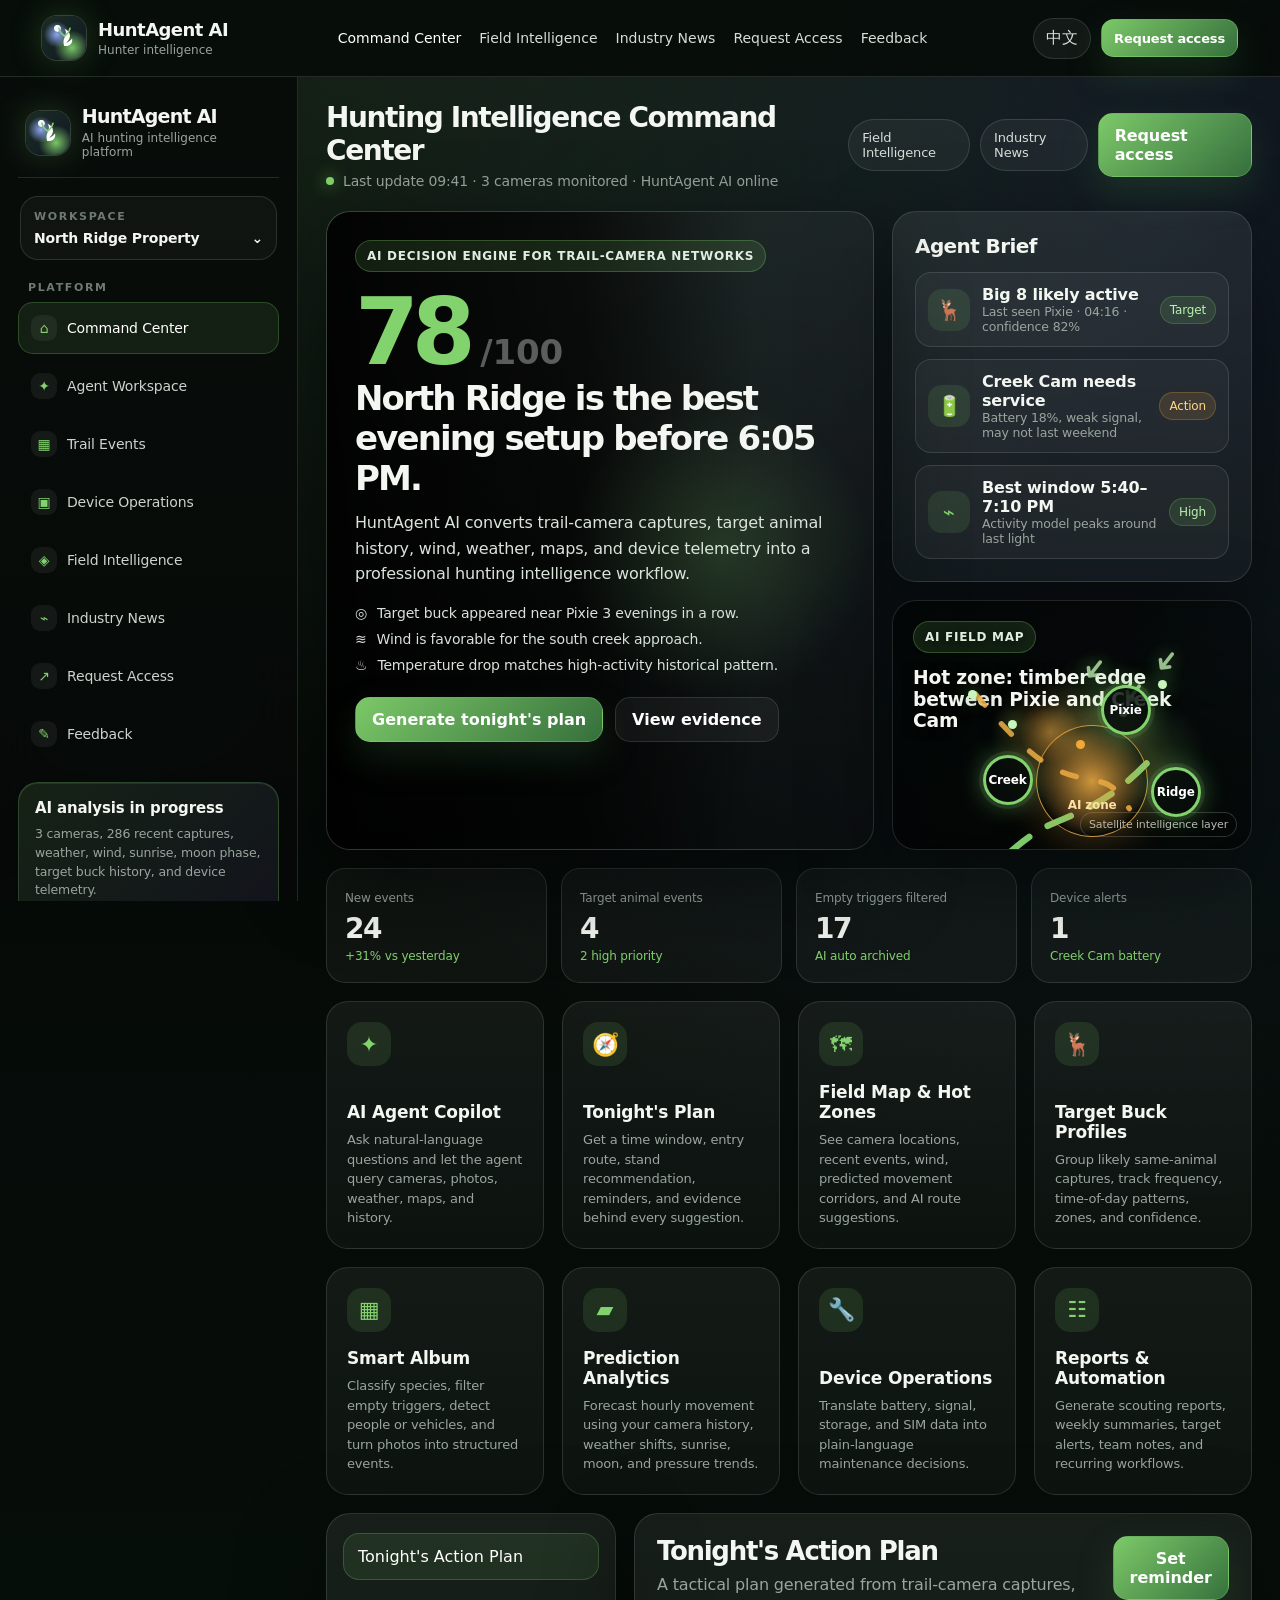
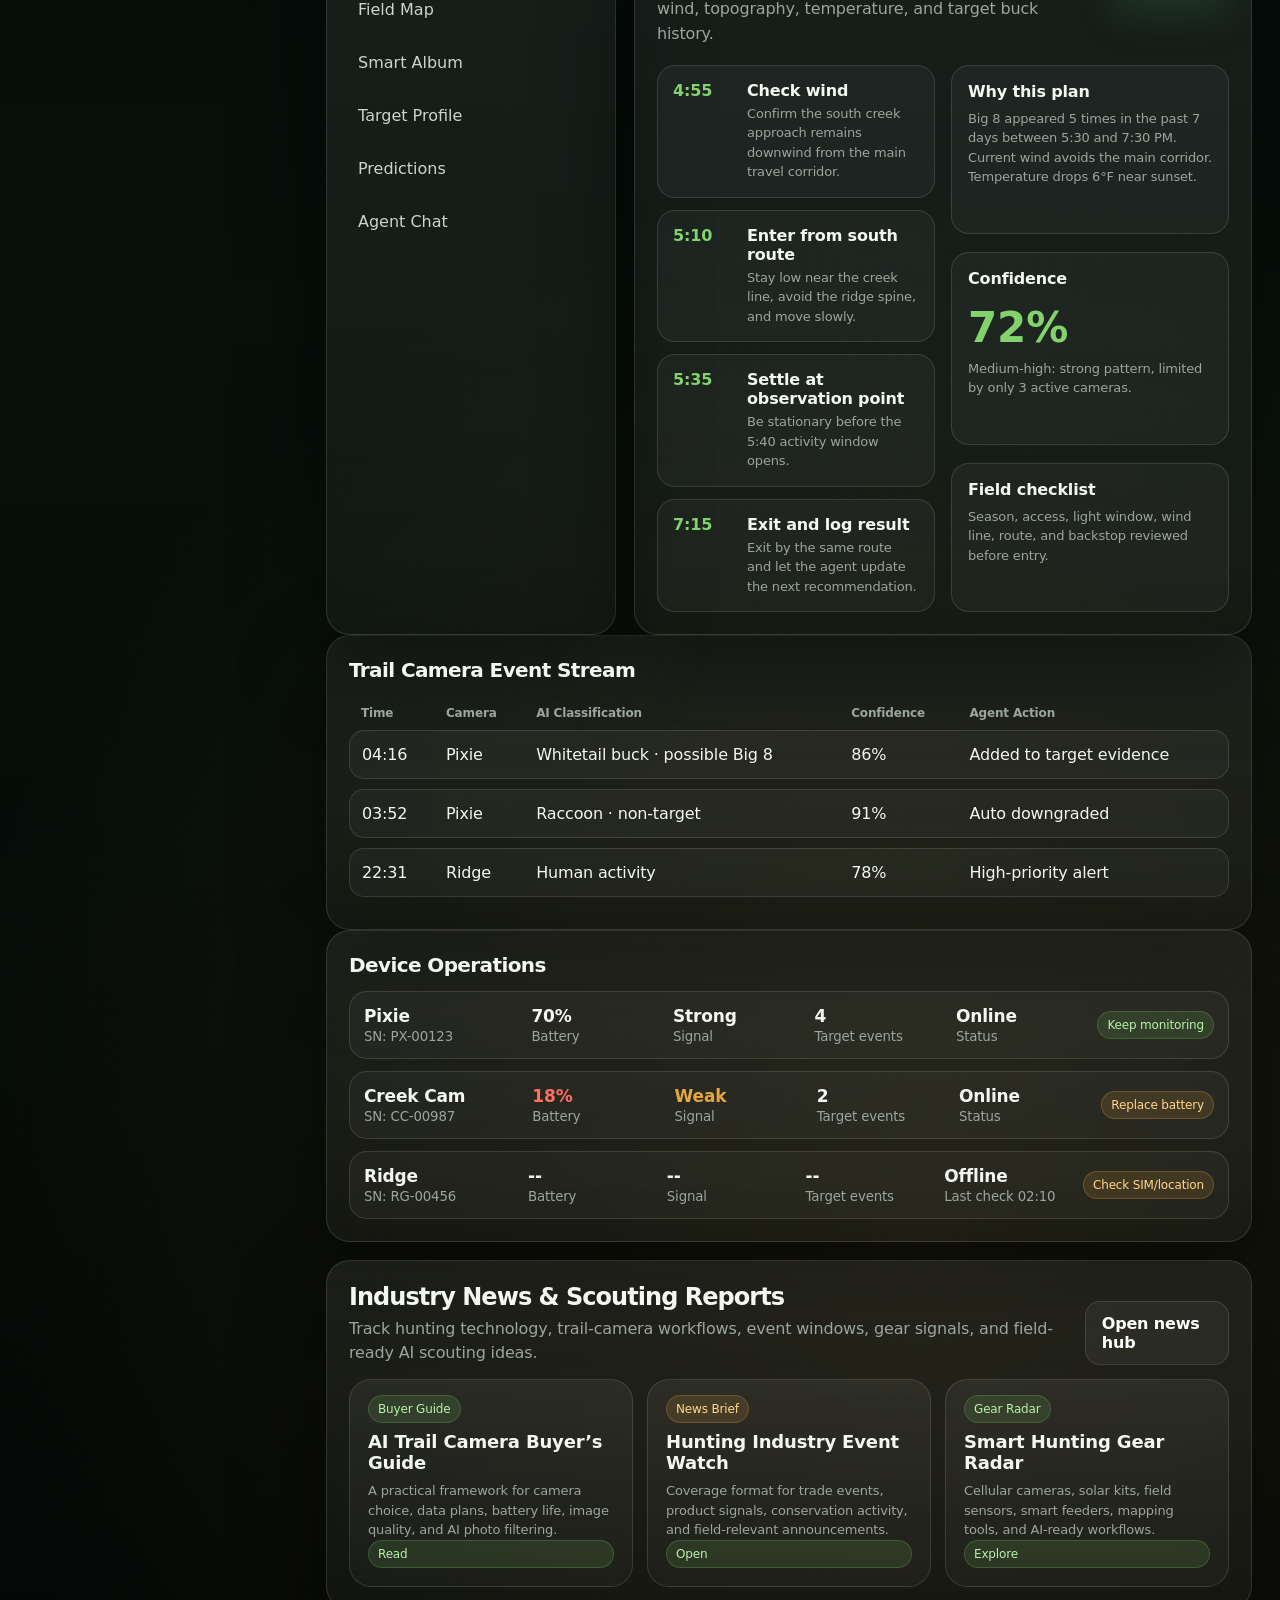
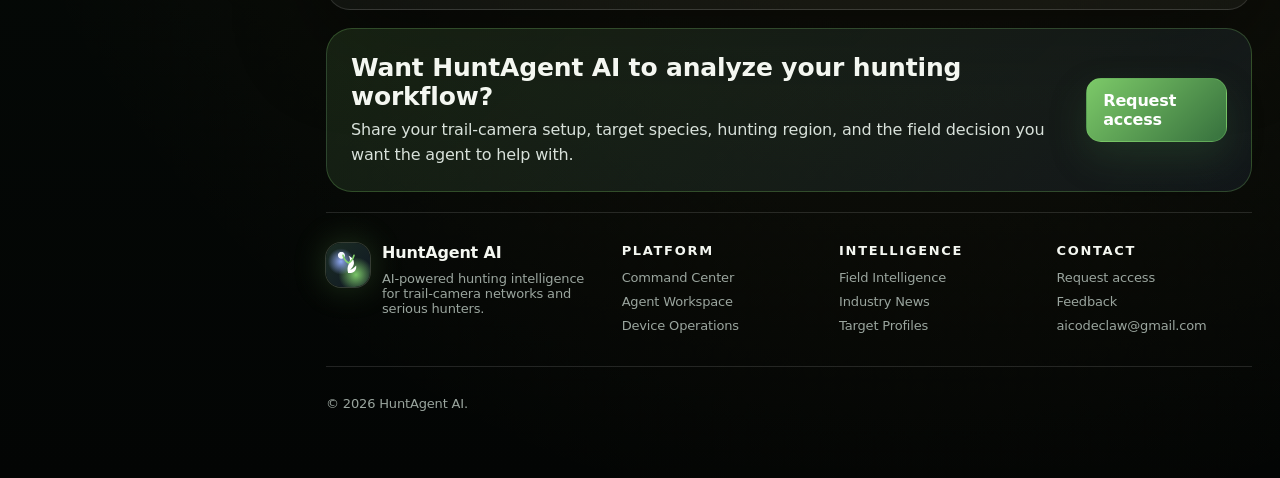
==== commit 16211555: "Build hunter-first HuntAgent AI site" ====
--- a/public/index.html
+++ b/public/index.html
@@ -4,32 +4,395 @@
 <meta charset="utf-8" />
 <meta name="viewport" content="width=device-width, initial-scale=1" />
 <title>HuntAgent AI — Hunting Intelligence Platform</title>
-<meta name="description" content="HuntAgent AI is an AI-powered hunting intelligence platform for trail-camera networks, target animal tracking, scouting reports, maps, predictions, device operations, and outfitter workflows." />
+<meta name="description" content="HuntAgent AI is an AI-powered hunting intelligence platform for trail-camera networks, target animal tracking, scouting reports, maps, predictions, device operations, and field workflows." />
 <style>
 :root{--bg:#040605;--panel:#0d1210;--panel2:#121a16;--line:rgba(255,255,255,.12);--text:#f4f7f1;--muted:#9aa59e;--green:#82d36d;--green2:#4da85d;--amber:#e5a642;--red:#ff7063;--violet:#9380ff;--blue:#79a7ff;--r:24px;--shadow:0 30px 90px rgba(0,0,0,.48);--font:Inter,ui-sans-serif,system-ui,-apple-system,BlinkMacSystemFont,"Segoe UI",Arial,"PingFang SC","Microsoft YaHei",sans-serif;--buck:url('https://commons.wikimedia.org/wiki/Special:FilePath/White-Tailed_Buck_Deer_in_Woods%2C_odocoileus_virginianus.jpg');--buck2:url('https://commons.wikimedia.org/wiki/Special:FilePath/Quivira-Whitetail-Buck.jpg');--deer:url('https://commons.wikimedia.org/wiki/Special:FilePath/White-tailed_deer_%2824689011918%29.jpg')}
 *{box-sizing:border-box}html{scroll-behavior:smooth;background:var(--bg)}body{margin:0;color:var(--text);font-family:var(--font);background:radial-gradient(circle at 12% -12%,rgba(130,211,109,.20),transparent 30%),radial-gradient(circle at 90% 5%,rgba(121,167,255,.12),transparent 28%),radial-gradient(circle at 72% 75%,rgba(229,166,66,.09),transparent 34%),linear-gradient(180deg,#030504,#07100b 52%,#030504);letter-spacing:-.01em}a{color:inherit;text-decoration:none}button{font:inherit;color:inherit}.shell{display:grid;grid-template-columns:298px minmax(0,1fr);min-height:100vh}.side{position:sticky;top:0;height:100vh;padding:22px 18px;border-right:1px solid var(--line);background:linear-gradient(180deg,rgba(8,12,10,.97),rgba(6,9,8,.90));backdrop-filter:blur(24px);overflow:auto;z-index:5}.brand{display:flex;align-items:center;gap:12px;padding:8px 8px 18px;border-bottom:1px solid var(--line)}.logo{width:44px;height:44px;border-radius:15px;display:grid;place-items:center;background:radial-gradient(circle at 35% 28%,#f3f7ff 0 7%,transparent 9%),radial-gradient(circle at 34% 42%,rgba(150,176,255,.94),transparent 34%),radial-gradient(circle at 68% 72%,rgba(130,211,109,.92),transparent 40%),linear-gradient(135deg,#1b2d23,#101724);box-shadow:0 0 0 1px rgba(255,255,255,.16),0 0 34px rgba(130,211,109,.23)}.logo svg{width:27px}.brand h1{margin:0;font-size:19px;line-height:1;letter-spacing:-.04em}.brand small{display:block;margin-top:5px;color:var(--muted);font-size:12px;letter-spacing:0}.select{border:1px solid var(--line);border-radius:18px;padding:13px;margin:18px 2px;background:rgba(255,255,255,.035)}.select small,.nav-title{display:block;color:#6f7a73;font-size:11px;text-transform:uppercase;letter-spacing:.15em;font-weight:800}.select strong{display:flex;justify-content:space-between;margin-top:7px;font-size:14px}.nav-title{margin:21px 10px 8px}.nav{display:grid;gap:6px}.nav a{display:flex;gap:10px;align-items:center;padding:12px;border-radius:15px;border:1px solid transparent;color:#ccd4ce;font-size:14px}.nav a:hover,.nav a.active{background:rgba(130,211,109,.10);border-color:rgba(130,211,109,.25);color:#fff}.nav i{width:26px;height:26px;border-radius:9px;display:grid;place-items:center;background:rgba(255,255,255,.06);color:var(--green);font-style:normal}.agent-card{margin-top:22px;border:1px solid rgba(130,211,109,.24);border-radius:20px;padding:16px;background:linear-gradient(135deg,rgba(130,211,109,.13),rgba(147,128,255,.09));box-shadow:inset 0 1px rgba(255,255,255,.08)}.agent-card h3{margin:0 0 8px;font-size:15px}.agent-card p{margin:0 0 12px;color:var(--muted);font-size:12.5px;line-height:1.5}.progress{height:8px;border-radius:99px;background:rgba(255,255,255,.08);overflow:hidden}.progress span{display:block;height:100%;width:78%;background:linear-gradient(90deg,var(--green),#c0ec85)}.main{min-width:0;padding:24px 28px 54px}.top{display:flex;align-items:center;justify-content:space-between;gap:18px;margin-bottom:22px}.top h2{margin:0;font-size:28px;letter-spacing:-.05em}.sub{display:flex;align-items:center;gap:9px;color:var(--muted);font-size:14px;margin-top:6px}.dot{width:8px;height:8px;border-radius:50%;background:var(--green);box-shadow:0 0 16px rgba(130,211,109,.85)}.actions{display:flex;gap:10px;align-items:center}.pill,.lang{border:1px solid var(--line);background:rgba(255,255,255,.05);border-radius:999px;padding:10px 13px;font-size:13px;color:#d7ded8}.lang{cursor:pointer}.btn{display:inline-flex;align-items:center;justify-content:center;gap:8px;border:1px solid rgba(130,211,109,.34);background:linear-gradient(135deg,rgba(130,211,109,.95),rgba(58,121,65,.92));border-radius:15px;padding:12px 16px;font-weight:800;color:#fff;box-shadow:0 16px 36px rgba(59,117,62,.25);cursor:pointer}.btn.secondary{background:rgba(255,255,255,.05);box-shadow:none;border-color:var(--line);font-weight:700}.grid{display:grid;gap:18px}.hero{grid-template-columns:minmax(0,1.4fr) minmax(360px,.9fr)}.card{border:1px solid var(--line);border-radius:var(--r);background:linear-gradient(180deg,rgba(255,255,255,.07),rgba(255,255,255,.035));box-shadow:var(--shadow);overflow:hidden}.hero-card{position:relative;min-height:450px;padding:28px;display:flex;flex-direction:column;justify-content:space-between}.hero-card:before{content:"";position:absolute;inset:0;background:linear-gradient(90deg,rgba(5,8,6,.94) 0%,rgba(5,8,6,.72) 47%,rgba(5,8,6,.17) 78%),var(--buck) center/cover no-repeat;filter:saturate(1.04) contrast(1.08)}.hero-card:after{content:"";position:absolute;inset:0;background:radial-gradient(circle at 72% 53%,rgba(130,211,109,.18),transparent 29%),linear-gradient(0deg,rgba(0,0,0,.26),transparent)}.inner{position:relative;z-index:1}.kicker{display:inline-flex;align-items:center;gap:8px;color:#dfeee0;border:1px solid rgba(130,211,109,.28);background:rgba(130,211,109,.13);border-radius:999px;padding:8px 11px;font-size:12px;font-weight:800;text-transform:uppercase;letter-spacing:.06em}.score{display:flex;align-items:flex-end;gap:12px;margin:22px 0 6px}.score strong{font-size:92px;line-height:.85;color:var(--green);letter-spacing:-.08em}.score span{font-size:34px;color:rgba(255,255,255,.34);font-weight:800}.hero-card h3{margin:0 0 12px;font-size:34px;letter-spacing:-.055em;max-width:700px}.hero-copy{margin:0 0 18px;color:#dbe4dc;line-height:1.6;max-width:720px}.evidence{display:grid;gap:10px;margin:18px 0 24px;max-width:620px}.evidence div{display:flex;gap:10px;color:#d8e1da;font-size:14px}.cta{display:flex;gap:12px;flex-wrap:wrap}.right-stack{display:grid;gap:18px}.brief,.section{padding:22px}.brief h3,.section h3{margin:0 0 14px;font-size:20px;letter-spacing:-.03em}.brief-list{display:grid;gap:12px}.brief-row{display:grid;grid-template-columns:42px 1fr auto;gap:12px;align-items:center;border:1px solid var(--line);border-radius:16px;padding:12px;background:rgba(255,255,255,.04)}.ic{width:42px;height:42px;border-radius:14px;display:grid;place-items:center;background:rgba(130,211,109,.12);color:var(--green);font-size:20px}.brief-row p{margin:0;color:var(--muted);font-size:12.5px}.tag{font-size:12px;border-radius:999px;padding:6px 9px;background:rgba(130,211,109,.13);color:#b9f1ad;border:1px solid rgba(130,211,109,.22)}.tag.amber{background:rgba(229,166,66,.14);color:#ffd78c;border-color:rgba(229,166,66,.25)}.map{position:relative;min-height:250px;padding:20px;background:radial-gradient(circle at 38% 52%,rgba(229,166,66,.32),transparent 14%),radial-gradient(circle at 58% 39%,rgba(130,211,109,.34),transparent 18%),radial-gradient(circle at 70% 68%,rgba(130,211,109,.18),transparent 16%),linear-gradient(135deg,#111b18,#060908);overflow:hidden}.map:before{content:"";position:absolute;inset:0;opacity:.28;background:repeating-linear-gradient(38deg,transparent 0 22px,rgba(255,255,255,.06) 23px 24px),repeating-linear-gradient(112deg,transparent 0 36px,rgba(124,200,255,.07) 37px 38px)}.map-pin{position:absolute;width:44px;height:44px;border:2px solid var(--green);border-radius:50%;display:grid;place-items:center;background:rgba(8,14,12,.82);box-shadow:0 0 25px rgba(130,211,109,.25);font-size:12px}.pin1{left:58%;top:34%}.pin2{left:25%;top:62%}.pin3{left:72%;top:67%}.heat{position:absolute;left:38%;top:46%;width:95px;height:95px;border-radius:50%;background:radial-gradient(circle,rgba(229,166,66,.86),rgba(229,166,66,.05) 68%,transparent);display:grid;place-items:center;font-size:28px}.map-title{position:relative;z-index:1}.stats{display:grid;grid-template-columns:repeat(4,1fr);gap:14px;margin:18px 0}.stat{padding:18px;border:1px solid var(--line);border-radius:19px;background:rgba(255,255,255,.045)}.stat small{color:var(--muted);font-size:12px}.stat b{display:block;margin-top:6px;font-size:28px;letter-spacing:-.05em}.stat em{font-style:normal;color:var(--green);font-size:12px}.modules{grid-template-columns:repeat(4,minmax(0,1fr));margin-top:18px}.module{padding:20px;border-radius:22px;border:1px solid var(--line);background:linear-gradient(180deg,rgba(255,255,255,.06),rgba(255,255,255,.032));min-height:188px;display:flex;flex-direction:column;justify-content:space-between}.module i{width:44px;height:44px;border-radius:15px;display:grid;place-items:center;background:rgba(130,211,109,.12);font-style:normal;color:var(--green);font-size:22px}.module h4{margin:16px 0 8px;font-size:17px}.module p{margin:0;color:var(--muted);font-size:13px;line-height:1.5}.workspace{display:grid;grid-template-columns:290px minmax(0,1fr);gap:18px;margin-top:18px}.tabs{padding:16px}.tabs button{width:100%;text-align:left;border:1px solid transparent;border-radius:16px;background:transparent;padding:13px 14px;margin:3px 0;cursor:pointer;color:#cbd4ce}.tabs button.active,.tabs button:hover{background:rgba(130,211,109,.10);border-color:rgba(130,211,109,.24);color:#fff}.view{display:none;padding:22px;min-height:520px}.view.active{display:block}.view-head{display:flex;justify-content:space-between;gap:14px;align-items:flex-start;margin-bottom:18px}.view-head h3{margin:0;font-size:26px;letter-spacing:-.05em}.view-head p{margin:7px 0 0;color:var(--muted);max-width:760px;line-height:1.55}.two{display:grid;grid-template-columns:1fr 1fr;gap:16px}.timeline{display:grid;gap:12px}.step{display:grid;grid-template-columns:60px 1fr;gap:14px;padding:15px;border:1px solid var(--line);border-radius:18px;background:rgba(255,255,255,.04)}.time{color:var(--green);font-weight:900}.step h4{margin:0 0 4px}.step p,.mini p{margin:0;color:var(--muted);font-size:13px;line-height:1.5}.mini{padding:16px;border:1px solid var(--line);border-radius:18px;background:rgba(255,255,255,.04)}.mini h4{margin:0 0 8px}.album{display:grid;grid-template-columns:repeat(3,1fr);gap:14px}.photo{min-height:210px;border-radius:20px;border:1px solid var(--line);overflow:hidden;background:var(--deer) center/cover no-repeat;position:relative}.photo:nth-child(2){background-image:var(--buck2)}.photo:nth-child(3){background-image:var(--buck)}.photo:nth-child(4){background-image:linear-gradient(0deg,rgba(0,0,0,.2),rgba(0,0,0,.2)),var(--deer)}.photo .cap{position:absolute;left:12px;right:12px;bottom:12px;border-radius:15px;padding:12px;background:rgba(4,7,6,.76);backdrop-filter:blur(12px);border:1px solid rgba(255,255,255,.12)}.photo b{display:block}.photo small{display:block;color:#d5ded6;margin-top:5px}.profile{display:grid;grid-template-columns:340px 1fr;gap:16px}.buck-photo{min-height:380px;border-radius:22px;background:var(--buck) center/cover no-repeat;border:1px solid var(--line)}.bars{height:116px;display:flex;align-items:end;gap:7px;padding:16px;border:1px solid var(--line);border-radius:18px;background:rgba(255,255,255,.035)}.bars span{flex:1;border-radius:7px 7px 0 0;background:linear-gradient(180deg,var(--green),rgba(130,211,109,.28));height:calc(var(--h)*1%)}.devices{display:grid;gap:12px}.device{display:grid;grid-template-columns:1.2fr repeat(4,1fr) auto;gap:12px;align-items:center;padding:14px;border:1px solid var(--line);border-radius:18px;background:rgba(255,255,255,.04)}.device b{font-size:17px}.device small{display:block;color:var(--muted);margin-top:3px}.chat{display:grid;gap:12px}.bubble{max-width:830px;padding:14px 16px;border-radius:18px;border:1px solid var(--line);background:rgba(255,255,255,.045);line-height:1.55}.bubble.ai{border-color:rgba(130,211,109,.25);background:rgba(130,211,109,.08)}.table{width:100%;border-collapse:separate;border-spacing:0 10px}.table th{color:var(--muted);font-size:12px;text-align:left;padding:0 12px}.table td{background:rgba(255,255,255,.04);border-top:1px solid var(--line);border-bottom:1px solid var(--line);padding:14px 12px}.table td:first-child{border-left:1px solid var(--line);border-radius:15px 0 0 15px}.table td:last-child{border-right:1px solid var(--line);border-radius:0 15px 15px 0}.intelligence{margin-top:18px}.head{display:flex;justify-content:space-between;gap:18px;align-items:end;margin-bottom:14px}.head h3{margin:0;font-size:24px;letter-spacing:-.04em}.head p{margin:6px 0 0;color:var(--muted);line-height:1.5}.report-grid{display:grid;grid-template-columns:repeat(3,1fr);gap:14px}.report-card{border:1px solid var(--line);border-radius:22px;background:linear-gradient(180deg,rgba(255,255,255,.06),rgba(255,255,255,.032));padding:18px;min-height:205px;display:flex;flex-direction:column;justify-content:space-between}.report-card h4{margin:14px 0 8px;font-size:18px}.report-card p{margin:0;color:var(--muted);font-size:13px;line-height:1.5}.contact-cta{margin-top:18px;border:1px solid rgba(130,211,109,.25);border-radius:26px;padding:24px;background:linear-gradient(135deg,rgba(130,211,109,.12),rgba(121,167,255,.08));display:flex;justify-content:space-between;gap:18px;align-items:center}.contact-cta h3{margin:0;font-size:25px}.contact-cta p{margin:7px 0 0;color:#d8e1da;line-height:1.55}.footer{margin-top:20px;border-top:1px solid var(--line);padding:30px 0 0;color:var(--muted)}.footer-grid{display:grid;grid-template-columns:1.4fr repeat(3,1fr);gap:22px}.footer b{color:#f4f7f1}.footer h4{margin:0 0 12px;color:#f4f7f1;font-size:13px;text-transform:uppercase;letter-spacing:.13em}.footer a,.footer span{display:block;margin:9px 0;color:var(--muted);font-size:13px}.footer a:hover{color:#fff}.legal{margin-top:24px;padding-top:18px;border-top:1px solid var(--line);font-size:12px;line-height:1.6;color:#87938c;display:flex;justify-content:space-between;gap:18px}.foot-brand{display:flex;gap:12px;align-items:flex-start}.foot-brand .logo{flex:0 0 auto}@media(max-width:1100px){.shell{grid-template-columns:1fr}.side{position:relative;height:auto}.nav{grid-template-columns:repeat(2,1fr)}.hero,.workspace,.two,.profile{grid-template-columns:1fr}.modules,.report-grid{grid-template-columns:repeat(2,1fr)}.stats{grid-template-columns:repeat(2,1fr)}.footer-grid{grid-template-columns:1fr 1fr}}@media(max-width:700px){.main{padding:18px}.top,.contact-cta,.view-head,.head,.legal{flex-direction:column;align-items:stretch}.modules,.album,.stats,.report-grid,.footer-grid{grid-template-columns:1fr}.hero-card{min-height:540px}.score strong{font-size:74px}.device{grid-template-columns:1fr 1fr}.side{padding:18px}.actions{flex-wrap:wrap}}
 </style>
+<style>
+.map {
+  background:
+    linear-gradient(90deg, rgba(5, 8, 6, 0.78), rgba(5, 8, 6, 0.42)),
+    url("https://tile.openstreetmap.org/14/4171/6372.png") left top / 50% 50% no-repeat,
+    url("https://tile.openstreetmap.org/14/4172/6372.png") right top / 50% 50% no-repeat,
+    url("https://tile.openstreetmap.org/14/4171/6373.png") left bottom / 50% 50% no-repeat,
+    url("https://tile.openstreetmap.org/14/4172/6373.png") right bottom / 50% 50% no-repeat !important;
+}
+.map:before {
+  opacity: 1;
+  background:
+    linear-gradient(0deg, rgba(4, 7, 6, 0.2), rgba(4, 7, 6, 0.2)),
+    radial-gradient(circle at 42% 55%, rgba(229, 166, 66, 0.34), transparent 18%),
+    radial-gradient(circle at 60% 36%, rgba(130, 211, 109, 0.18), transparent 20%) !important;
+}
+.map:after {
+  content: "OpenStreetMap base layer";
+  position: absolute;
+  right: 14px;
+  bottom: 12px;
+  z-index: 1;
+  border: 1px solid rgba(255, 255, 255, 0.18);
+  border-radius: 999px;
+  padding: 5px 8px;
+  color: rgba(255, 255, 255, 0.72);
+  background: rgba(4, 7, 6, 0.72);
+  font-size: 11px;
+}
+.heat {
+  border: 1px solid rgba(229, 166, 66, 0.72);
+  font-size: 0 !important;
+}
+.heat:after {
+  content: "AI zone";
+  color: #ffe0a7;
+  font-size: 12px;
+  font-weight: 900;
+}
+.map-route {
+  position: absolute;
+  left: 23%;
+  top: 72%;
+  width: 45%;
+  height: 34%;
+  z-index: 1;
+  border-top: 3px dashed rgba(130, 211, 109, 0.82);
+  border-radius: 50%;
+  transform: rotate(-18deg);
+  filter: drop-shadow(0 0 10px rgba(130, 211, 109, 0.4));
+}
+.site-nav {
+  position: sticky;
+  top: 0;
+  z-index: 30;
+  border-bottom: 1px solid var(--line);
+  background: rgba(6, 12, 9, 0.88);
+  backdrop-filter: blur(20px);
+}
+.site-nav-wrap {
+  max-width: 1240px;
+  margin: 0 auto;
+  padding: 0 22px;
+}
+.site-nav-inner {
+  min-height: 76px;
+  display: flex;
+  align-items: center;
+  justify-content: space-between;
+  gap: 22px;
+}
+.site-brand {
+  display: inline-flex;
+  align-items: center;
+  gap: 12px;
+  min-width: 190px;
+}
+.site-brand .logo {
+  flex: 0 0 auto;
+}
+.site-brand strong {
+  display: block;
+  font-size: 18px;
+  letter-spacing: -0.03em;
+}
+.site-brand span span {
+  display: block;
+  margin-top: 3px;
+  color: var(--muted);
+  font-size: 12px;
+  letter-spacing: 0;
+}
+.site-nav-links {
+  display: flex;
+  align-items: center;
+  gap: 18px;
+  color: #d7ded8;
+  font-size: 14px;
+  letter-spacing: 0;
+}
+.site-nav-links a {
+  padding: 9px 0;
+}
+.site-nav-links a:hover,
+.site-nav-links a.active {
+  color: #fff;
+}
+.site-nav-actions {
+  display: flex;
+  align-items: center;
+  gap: 10px;
+}
+.language {
+  border: 1px solid var(--line);
+  border-radius: 999px;
+  background: rgba(255, 255, 255, 0.05);
+  padding: 9px 12px;
+  color: #d7ded8;
+  cursor: pointer;
+}
+.btn.minor {
+  min-height: 38px;
+  padding: 8px 12px;
+  border-radius: 13px;
+  font-size: 13px;
+}
+.side {
+  top: 76px;
+  height: calc(100vh - 76px);
+}
+@media (max-width: 1100px) {
+  .side {
+    top: auto;
+    height: auto;
+  }
+  .site-nav-links {
+    display: none;
+  }
+}
+@media (max-width: 700px) {
+  .site-nav-wrap {
+    padding: 0 16px;
+  }
+  .site-nav-inner {
+    min-height: 68px;
+  }
+  .site-brand span span,
+  .site-nav-actions .btn {
+    display: none;
+  }
+}
+.map {
+  isolation: isolate;
+  background:
+    linear-gradient(90deg, rgba(3, 6, 5, 0.74), rgba(3, 6, 5, 0.42)),
+    linear-gradient(0deg, rgba(3, 6, 5, 0.64), rgba(3, 6, 5, 0.16)),
+    url("https://server.arcgisonline.com/ArcGIS/rest/services/World_Imagery/MapServer/tile/14/6372/4171") left top / 50% 50% no-repeat,
+    url("https://server.arcgisonline.com/ArcGIS/rest/services/World_Imagery/MapServer/tile/14/6372/4172") right top / 50% 50% no-repeat,
+    url("https://server.arcgisonline.com/ArcGIS/rest/services/World_Imagery/MapServer/tile/14/6373/4171") left bottom / 50% 50% no-repeat,
+    url("https://server.arcgisonline.com/ArcGIS/rest/services/World_Imagery/MapServer/tile/14/6373/4172") right bottom / 50% 50% no-repeat !important;
+}
+.map:before {
+  z-index: -1;
+  opacity: 1;
+  background:
+    radial-gradient(circle at 44% 53%, rgba(229, 166, 66, 0.58), rgba(229, 166, 66, 0.12) 13%, transparent 25%),
+    radial-gradient(circle at 57% 44%, rgba(130, 211, 109, 0.22), transparent 23%),
+    radial-gradient(circle at 72% 62%, rgba(130, 211, 109, 0.18), transparent 18%),
+    linear-gradient(90deg, rgba(0, 0, 0, 0.2), transparent) !important;
+}
+.map:after {
+  content: "Satellite intelligence layer";
+}
+.map-title {
+  max-width: 82%;
+  text-shadow: 0 2px 12px rgba(0, 0, 0, 0.72);
+}
+.map-title h3 {
+  margin: 14px 0 0;
+  line-height: 1.15;
+}
+.map-lines {
+  position: absolute;
+  inset: 0;
+  z-index: 1;
+  pointer-events: none;
+  filter: drop-shadow(0 0 10px rgba(0, 0, 0, 0.65));
+}
+.map-lines path {
+  fill: none;
+  stroke-linecap: round;
+  stroke-linejoin: round;
+}
+.route-recommend {
+  stroke: rgba(139, 224, 120, 0.9);
+  stroke-width: 1.8;
+  stroke-dasharray: 7 6;
+}
+.route-buck {
+  stroke: rgba(239, 171, 67, 0.88);
+  stroke-width: 1.5;
+  stroke-dasharray: 4 7;
+}
+.route-channel {
+  stroke: rgba(126, 174, 255, 0.42);
+  stroke-width: 1.1;
+}
+.map-event {
+  position: absolute;
+  z-index: 2;
+  width: 9px;
+  height: 9px;
+  border-radius: 50%;
+  background: #c9f6bd;
+  box-shadow: 0 0 18px rgba(130, 211, 109, 0.92);
+}
+.target-event {
+  background: #f7ab32;
+  box-shadow: 0 0 18px rgba(229, 166, 66, 0.95);
+}
+.e1 { left: 21%; top: 36%; }
+.e2 { left: 32%; top: 48%; }
+.e3 { left: 51%; top: 56%; }
+.e4 { left: 63%; top: 43%; }
+.e5 { left: 74%; top: 32%; }
+.e6 { left: 83%; top: 62%; }
+.e7 { left: 42%; top: 69%; }
+.e8 { left: 58%; top: 74%; }
+.wind-arrow {
+  position: absolute;
+  z-index: 2;
+  width: 38px;
+  height: 38px;
+  display: grid;
+  place-items: center;
+  color: #b9e6ad;
+  font-size: 30px;
+  font-weight: 900;
+  opacity: 0.82;
+  text-shadow: 0 0 18px rgba(130, 211, 109, 0.55);
+  transform: rotate(128deg);
+}
+.w1 { right: 18%; top: 17%; }
+.w2 { right: 27%; top: 30%; }
+.w3 { right: 38%; top: 20%; }
+.map-pin {
+  z-index: 4;
+  width: 50px;
+  height: 50px;
+  border-width: 3px;
+  color: #fff;
+  font-weight: 850;
+  box-shadow: 0 0 0 4px rgba(130, 211, 109, 0.12), 0 0 26px rgba(130, 211, 109, 0.45);
+}
+.heat {
+  z-index: 3;
+  left: 40%;
+  top: 50%;
+  width: 112px;
+  height: 112px;
+  border: 1px solid rgba(229, 166, 66, 0.86);
+  background:
+    radial-gradient(circle, rgba(229, 166, 66, 0.9), rgba(229, 166, 66, 0.2) 58%, transparent 72%);
+  box-shadow: 0 0 40px rgba(229, 166, 66, 0.32);
+}
+.map-legend {
+  position: absolute;
+  left: 18px;
+  bottom: 16px;
+  z-index: 5;
+  display: grid;
+  gap: 8px;
+  border: 1px solid rgba(255, 255, 255, 0.16);
+  border-radius: 14px;
+  padding: 10px 12px;
+  background: rgba(3, 6, 5, 0.72);
+  backdrop-filter: blur(12px);
+  color: rgba(244, 247, 241, 0.86);
+  font-size: 12px;
+}
+.map-legend span {
+  display: flex;
+  align-items: center;
+  gap: 8px;
+}
+.legend-dot,
+.legend-ring,
+.legend-hot,
+.legend-route,
+.legend-entry {
+  width: 18px;
+  height: 10px;
+  display: inline-block;
+  flex: 0 0 auto;
+}
+.legend-dot {
+  width: 9px;
+  height: 9px;
+  border-radius: 50%;
+  background: #c9f6bd;
+}
+.legend-ring {
+  width: 12px;
+  height: 12px;
+  border: 2px solid var(--green);
+  border-radius: 50%;
+}
+.legend-hot {
+  width: 10px;
+  height: 10px;
+  border-radius: 50%;
+  background: #f7ab32;
+}
+.legend-route {
+  border-top: 2px dashed #8be078;
+}
+.legend-entry {
+  border-top: 2px dashed #efab43;
+}
+.map-scale {
+  position: absolute;
+  right: 18px;
+  bottom: 42px;
+  z-index: 4;
+  width: 110px;
+  height: 24px;
+  border-left: 2px solid #fff;
+  border-right: 2px solid #fff;
+  border-bottom: 2px solid #fff;
+  color: #fff;
+  text-align: center;
+  font-size: 12px;
+  text-shadow: 0 1px 8px #000;
+}
+.map:not(.map-large) .map-legend,
+.map:not(.map-large) .map-scale {
+  display: none;
+}
+.map-large .map-title {
+  max-width: 68%;
+}
+.map-large .map-pin {
+  width: 58px;
+  height: 58px;
+}
+.map-large .heat {
+  width: 138px;
+  height: 138px;
+}
+</style>
 </head>
 <body>
+<header class="site-nav">
+  <div class="site-nav-wrap site-nav-inner">
+    <a class="site-brand" href="/" aria-label="HuntAgent AI home"><span class="logo"><svg viewBox="0 0 64 64" fill="none"><path d="M31 50c-2-8-2-15 2-22 4-8 3-13-1-19 8 3 13 9 13 17 0 5-3 10-9 16 5-1 10-5 14-10 2 9-3 19-19 18Z" fill="white"/><path d="M19 8c2 8 6 14 13 18M45 8c-2 8-6 14-13 18" stroke="#82d36d" stroke-width="4" stroke-linecap="round"/></svg></span><span><strong>HuntAgent AI</strong><span data-en="Hunter intelligence" data-zh="猎人情报">Hunter intelligence</span></span></a>
+    <nav class="site-nav-links" aria-label="Primary">
+      <a class="active" href="/" data-en="Command Center" data-zh="指挥中心">Command Center</a>
+      <a href="/insights" data-en="Field Intelligence" data-zh="猎场情报">Field Intelligence</a>
+      <a href="/news" data-en="Industry News" data-zh="行业新闻">Industry News</a>
+      <a href="/contact" data-en="Request Access" data-zh="申请访问">Request Access</a>
+      <a href="/feedback" data-en="Feedback" data-zh="反馈">Feedback</a>
+    </nav>
+    <div class="site-nav-actions"><button class="language" id="langBtn" data-language-toggle>中文</button><a class="btn minor" href="/contact" data-en="Request access" data-zh="申请访问">Request access</a></div>
+  </div>
+</header>
 <div class="shell">
 <aside class="side">
   <div class="brand"><div class="logo"><svg viewBox="0 0 64 64" fill="none"><path d="M31 50c-2-8-2-15 2-22 4-8 3-13-1-19 8 3 13 9 13 17 0 5-3 10-9 16 5-1 10-5 14-10 2 9-3 19-19 18Z" fill="white"/><path d="M19 8c2 8 6 14 13 18M45 8c-2 8-6 14-13 18" stroke="#82d36d" stroke-width="4" stroke-linecap="round"/></svg></div><div><h1>HuntAgent AI</h1><small data-en="AI hunting intelligence platform" data-zh="专业级 AI 猎场情报平台">AI hunting intelligence platform</small></div></div>
   <div class="select"><small data-en="Workspace" data-zh="工作区">Workspace</small><strong><span data-en="North Ridge Property" data-zh="North Ridge 猎场">North Ridge Property</span><span>⌄</span></strong></div>
   <div class="nav-title" data-en="Platform" data-zh="平台功能">Platform</div>
-  <nav class="nav"><a class="active" href="#dashboard"><i>⌂</i><span data-en="Command Center" data-zh="指挥中心">Command Center</span></a><a href="#workspace"><i>✦</i><span data-en="Agent Workspace" data-zh="Agent 工作台">Agent Workspace</span></a><a href="#events"><i>▦</i><span data-en="Trail Events" data-zh="相机事件">Trail Events</span></a><a href="#devices"><i>▣</i><span data-en="Device Operations" data-zh="设备运营">Device Operations</span></a><a href="/insights"><i>◈</i><span data-en="Industry Intelligence" data-zh="行业情报简报">Industry Intelligence</span></a><a href="/contact"><i>↗</i><span data-en="Contact / Demo" data-zh="联系 / 预约演示">Contact / Demo</span></a></nav>
+  <nav class="nav"><a class="active" href="#dashboard"><i>⌂</i><span data-en="Command Center" data-zh="指挥中心">Command Center</span></a><a href="#workspace"><i>✦</i><span data-en="Agent Workspace" data-zh="Agent 工作台">Agent Workspace</span></a><a href="#events"><i>▦</i><span data-en="Trail Events" data-zh="相机事件">Trail Events</span></a><a href="#devices"><i>▣</i><span data-en="Device Operations" data-zh="设备运营">Device Operations</span></a><a href="/insights"><i>◈</i><span data-en="Field Intelligence" data-zh="猎场情报">Field Intelligence</span></a><a href="/news"><i>⌁</i><span data-en="Industry News" data-zh="行业新闻">Industry News</span></a><a href="/contact"><i>↗</i><span data-en="Request Access" data-zh="申请访问">Request Access</span></a><a href="/feedback"><i>✎</i><span data-en="Feedback" data-zh="反馈">Feedback</span></a></nav>
   <div class="agent-card"><h3 data-en="AI analysis in progress" data-zh="AI 正在分析">AI analysis in progress</h3><p data-en="3 cameras, 286 recent captures, weather, wind, sunrise, moon phase, target buck history, and device telemetry." data-zh="3 台相机、286 张近期照片、天气、风向、日出、月相、目标公鹿历史和设备状态。">3 cameras, 286 recent captures, weather, wind, sunrise, moon phase, target buck history, and device telemetry.</p><div class="progress"><span></span></div></div>
 </aside>
 <main class="main">
-  <section id="dashboard" class="top"><div><h2 data-en="Hunting Intelligence Command Center" data-zh="AI 猎场情报指挥中心">Hunting Intelligence Command Center</h2><div class="sub"><span class="dot"></span><span data-en="Last update 09:41 · 3 cameras monitored · HuntAgent AI online" data-zh="最近更新 09:41 · 正在监控 3 台相机 · HuntAgent AI 在线">Last update 09:41 · 3 cameras monitored · HuntAgent AI online</span></div></div><div class="actions"><button class="lang" id="langBtn">中文</button><a class="pill" href="/insights" data-en="Industry Briefs" data-zh="行业简报">Industry Briefs</a><a class="btn" href="/contact" data-en="Request demo" data-zh="预约演示">Request demo</a></div></section>
+  <section id="dashboard" class="top"><div><h2 data-en="Hunting Intelligence Command Center" data-zh="AI 猎场情报指挥中心">Hunting Intelligence Command Center</h2><div class="sub"><span class="dot"></span><span data-en="Last update 09:41 · 3 cameras monitored · HuntAgent AI online" data-zh="最近更新 09:41 · 正在监控 3 台相机 · HuntAgent AI 在线">Last update 09:41 · 3 cameras monitored · HuntAgent AI online</span></div></div><div class="actions"><a class="pill" href="/insights" data-en="Field Intelligence" data-zh="猎场情报">Field Intelligence</a><a class="pill" href="/news" data-en="Industry News" data-zh="行业新闻">Industry News</a><a class="btn" href="/contact" data-en="Request access" data-zh="申请访问">Request access</a></div></section>
   <section class="grid hero">
     <article class="card hero-card"><div class="inner"><span class="kicker" data-en="AI decision engine for trail-camera networks" data-zh="面向打猎相机网络的 AI 决策引擎">AI decision engine for trail-camera networks</span><div class="score"><strong>78</strong><span>/100</span></div><h3 data-en="North Ridge is the best evening setup before 6:05 PM." data-zh="今晚 18:05 前，North Ridge 是最佳蹲守点位。">North Ridge is the best evening setup before 6:05 PM.</h3><p class="hero-copy" data-en="HuntAgent AI converts trail-camera captures, target animal history, wind, weather, maps, and device telemetry into a professional hunting intelligence workflow." data-zh="HuntAgent AI 将打猎相机照片、目标动物历史、风向、天气、地图和设备状态转化为专业级猎场情报工作流。">HuntAgent AI converts trail-camera captures, target animal history, wind, weather, maps, and device telemetry into a professional hunting intelligence workflow.</p><div class="evidence"><div>◎ <span data-en="Target buck appeared near Pixie 3 evenings in a row." data-zh="目标公鹿连续 3 个黄昏出现在 Pixie 附近。">Target buck appeared near Pixie 3 evenings in a row.</span></div><div>≋ <span data-en="Wind is favorable for the south creek approach." data-zh="风向有利于从南侧溪谷路线进入。">Wind is favorable for the south creek approach.</span></div><div>♨ <span data-en="Temperature drop matches high-activity historical pattern." data-zh="降温符合历史高活跃规律。">Temperature drop matches high-activity historical pattern.</span></div></div><div class="cta"><button class="btn" data-en="Generate tonight's plan" data-zh="生成今晚计划">Generate tonight's plan</button><button class="btn secondary" data-en="View evidence" data-zh="查看证据">View evidence</button></div></div></article>
-    <div class="right-stack"><article class="card brief"><h3 data-en="Agent Brief" data-zh="Agent 简报">Agent Brief</h3><div class="brief-list"><div class="brief-row"><div class="ic">🦌</div><div><b data-en="Big 8 likely active" data-zh="Big 8 可能活跃">Big 8 likely active</b><p data-en="Last seen Pixie · 04:16 · confidence 82%" data-zh="最近出现 Pixie · 04:16 · 置信度 82%">Last seen Pixie · 04:16 · confidence 82%</p></div><span class="tag">Target</span></div><div class="brief-row"><div class="ic">🔋</div><div><b data-en="Creek Cam needs service" data-zh="Creek Cam 需要处理">Creek Cam needs service</b><p data-en="Battery 18%, weak signal, may not last weekend" data-zh="电量 18%，信号弱，可能撑不过周末">Battery 18%, weak signal, may not last weekend</p></div><span class="tag amber">Action</span></div><div class="brief-row"><div class="ic">⌁</div><div><b data-en="Best window 5:40–7:10 PM" data-zh="最佳窗口 17:40–19:10">Best window 5:40–7:10 PM</b><p data-en="Activity model peaks around last light" data-zh="活跃模型在天黑前后达到峰值">Activity model peaks around last light</p></div><span class="tag">High</span></div></div></article><article class="card map"><div class="map-title"><span class="kicker" data-en="AI field map" data-zh="AI 猎场地图">AI field map</span><h3 data-en="Hot zone: timber edge between Pixie and Creek Cam" data-zh="热点：Pixie 与 Creek Cam 之间的林缘">Hot zone: timber edge between Pixie and Creek Cam</h3></div><div class="map-pin pin1">Pixie</div><div class="map-pin pin2">Creek</div><div class="map-pin pin3">Ridge</div><div class="heat">🦌</div></article></div>
+    <div class="right-stack"><article class="card brief"><h3 data-en="Agent Brief" data-zh="Agent 简报">Agent Brief</h3><div class="brief-list"><div class="brief-row"><div class="ic">🦌</div><div><b data-en="Big 8 likely active" data-zh="Big 8 可能活跃">Big 8 likely active</b><p data-en="Last seen Pixie · 04:16 · confidence 82%" data-zh="最近出现 Pixie · 04:16 · 置信度 82%">Last seen Pixie · 04:16 · confidence 82%</p></div><span class="tag">Target</span></div><div class="brief-row"><div class="ic">🔋</div><div><b data-en="Creek Cam needs service" data-zh="Creek Cam 需要处理">Creek Cam needs service</b><p data-en="Battery 18%, weak signal, may not last weekend" data-zh="电量 18%，信号弱，可能撑不过周末">Battery 18%, weak signal, may not last weekend</p></div><span class="tag amber">Action</span></div><div class="brief-row"><div class="ic">⌁</div><div><b data-en="Best window 5:40–7:10 PM" data-zh="最佳窗口 17:40–19:10">Best window 5:40–7:10 PM</b><p data-en="Activity model peaks around last light" data-zh="活跃模型在天黑前后达到峰值">Activity model peaks around last light</p></div><span class="tag">High</span></div></div></article><article class="card map"><div class="map-title"><span class="kicker" data-en="AI field map" data-zh="AI 猎场地图">AI field map</span><h3 data-en="Hot zone: timber edge between Pixie and Creek Cam" data-zh="热点：Pixie 与 Creek Cam 之间的林缘">Hot zone: timber edge between Pixie and Creek Cam</h3></div><svg class="map-lines" viewBox="0 0 100 100" preserveAspectRatio="none" aria-hidden="true"><path class="route-channel" d="M-4 82 C16 72 26 70 42 76 S69 84 105 70"/><path class="route-recommend" d="M12 86 C27 78 33 67 45 62 S63 54 74 42"/><path class="route-buck" d="M23 26 C34 39 42 47 51 49 S61 50 66 58"/></svg><div class="wind-arrow w1">➜</div><div class="wind-arrow w2">➜</div><div class="wind-arrow w3">➜</div><div class="map-event e1"></div><div class="map-event e2"></div><div class="map-event target-event e3"></div><div class="map-event e4"></div><div class="map-event e5"></div><div class="map-pin pin1">Pixie</div><div class="map-pin pin2">Creek</div><div class="map-pin pin3">Ridge</div><div class="heat">🦌</div></article></div>
   </section>
   <section class="stats"><div class="stat"><small data-en="New events" data-zh="新事件">New events</small><b>24</b><em data-en="+31% vs yesterday" data-zh="较昨日 +31%">+31% vs yesterday</em></div><div class="stat"><small data-en="Target animal events" data-zh="目标动物事件">Target animal events</small><b>4</b><em data-en="2 high priority" data-zh="2 个高优先级">2 high priority</em></div><div class="stat"><small data-en="Empty triggers filtered" data-zh="空触发过滤">Empty triggers filtered</small><b>17</b><em data-en="AI auto archived" data-zh="AI 自动归档">AI auto archived</em></div><div class="stat"><small data-en="Device alerts" data-zh="设备预警">Device alerts</small><b>1</b><em data-en="Creek Cam battery" data-zh="Creek Cam 电池">Creek Cam battery</em></div></section>
   <section class="grid modules"><div class="module"><i>✦</i><div><h4 data-en="AI Agent Copilot" data-zh="AI 智能体助手">AI Agent Copilot</h4><p data-en="Ask natural-language questions and let the agent query cameras, photos, weather, maps, and history." data-zh="用自然语言提问，让 Agent 查询相机、照片、天气、地图和历史数据。">Ask natural-language questions and let the agent query cameras, photos, weather, maps, and history.</p></div></div><div class="module"><i>🧭</i><div><h4 data-en="Tonight's Plan" data-zh="今晚行动计划">Tonight's Plan</h4><p data-en="Get a time window, entry route, stand recommendation, reminders, and evidence behind every suggestion." data-zh="生成时间窗口、进入路线、蹲守点、提醒和推荐证据。">Get a time window, entry route, stand recommendation, reminders, and evidence behind every suggestion.</p></div></div><div class="module"><i>🗺</i><div><h4 data-en="Field Map & Hot Zones" data-zh="猎场地图与热区">Field Map & Hot Zones</h4><p data-en="See camera locations, recent events, wind, predicted movement corridors, and AI route suggestions." data-zh="查看相机位置、近期事件、风向、预测活动走廊和 AI 路线建议。">See camera locations, recent events, wind, predicted movement corridors, and AI route suggestions.</p></div></div><div class="module"><i>🦌</i><div><h4 data-en="Target Buck Profiles" data-zh="目标动物档案">Target Buck Profiles</h4><p data-en="Group likely same-animal captures, track frequency, time-of-day patterns, zones, and confidence." data-zh="聚合同一只动物的照片，追踪频次、时间规律、区域和置信度。">Group likely same-animal captures, track frequency, time-of-day patterns, zones, and confidence.</p></div></div><div class="module"><i>▦</i><div><h4 data-en="Smart Album" data-zh="智能图集">Smart Album</h4><p data-en="Classify species, filter empty triggers, detect people or vehicles, and turn photos into structured events." data-zh="识别物种、过滤空触发、检测人/车辆，并把照片变成结构化事件。">Classify species, filter empty triggers, detect people or vehicles, and turn photos into structured events.</p></div></div><div class="module"><i>▰</i><div><h4 data-en="Prediction Analytics" data-zh="预测分析">Prediction Analytics</h4><p data-en="Forecast hourly movement using your camera history, weather shifts, sunrise, moon, and pressure trends." data-zh="结合相机历史、天气变化、日出、月相和气压趋势预测小时级活动。">Forecast hourly movement using your camera history, weather shifts, sunrise, moon, and pressure trends.</p></div></div><div class="module"><i>🔧</i><div><h4 data-en="Device Operations" data-zh="设备运营">Device Operations</h4><p data-en="Translate battery, signal, storage, and SIM data into plain-language maintenance decisions." data-zh="把电池、信号、存储和 SIM 数据翻译成清晰的维护建议。">Translate battery, signal, storage, and SIM data into plain-language maintenance decisions.</p></div></div><div class="module"><i>☷</i><div><h4 data-en="Reports & Automation" data-zh="报告与自动化">Reports & Automation</h4><p data-en="Generate scouting reports, weekly summaries, target alerts, team notes, and recurring workflows." data-zh="生成侦察报告、周报、目标提醒、团队记录和自动化工作流。">Generate scouting reports, weekly summaries, target alerts, team notes, and recurring workflows.</p></div></div></section>
   <section id="workspace" class="workspace"><aside class="card tabs"><button class="active" data-view="plan" data-en="Tonight's Action Plan" data-zh="今晚行动计划">Tonight's Action Plan</button><button data-view="mapview" data-en="Field Map" data-zh="猎场地图">Field Map</button><button data-view="album" data-en="Smart Album" data-zh="智能图集">Smart Album</button><button data-view="profile" data-en="Target Profile" data-zh="目标档案">Target Profile</button><button data-view="predict" data-en="Predictions" data-zh="活动预测">Predictions</button><button data-view="chat" data-en="Agent Chat" data-zh="Agent 对话">Agent Chat</button></aside><div class="card">
-    <div class="view active" id="plan"><div class="view-head"><div><h3 data-en="Tonight's Action Plan" data-zh="今晚行动计划">Tonight's Action Plan</h3><p data-en="A tactical plan generated from trail-camera captures, wind, topography, temperature, and target buck history." data-zh="基于打猎相机照片、风向、地形、气温和目标公鹿历史生成的战术计划。">A tactical plan generated from trail-camera captures, wind, topography, temperature, and target buck history.</p></div><button class="btn" data-en="Set reminder" data-zh="设置提醒">Set reminder</button></div><div class="two"><div class="timeline"><div class="step"><div class="time">4:55</div><div><h4 data-en="Check wind" data-zh="检查风向">Check wind</h4><p data-en="Confirm the south creek approach remains downwind from the main travel corridor." data-zh="确认南侧溪谷路线仍处于主通道下风侧。">Confirm the south creek approach remains downwind from the main travel corridor.</p></div></div><div class="step"><div class="time">5:10</div><div><h4 data-en="Enter from south route" data-zh="从南侧路线进入">Enter from south route</h4><p data-en="Stay low near the creek line, avoid the ridge spine, and move slowly." data-zh="沿溪谷低姿态进入，避开山脊主线，慢速移动。">Stay low near the creek line, avoid the ridge spine, and move slowly.</p></div></div><div class="step"><div class="time">5:35</div><div><h4 data-en="Settle at observation point" data-zh="到达观察点">Settle at observation point</h4><p data-en="Be stationary before the 5:40 activity window opens." data-zh="在 17:40 活跃窗口开始前保持静止。">Be stationary before the 5:40 activity window opens.</p></div></div><div class="step"><div class="time">7:15</div><div><h4 data-en="Exit and log result" data-zh="撤离并记录结果">Exit and log result</h4><p data-en="Exit by the same route and let the agent update future recommendations." data-zh="按原路线撤离，并让 Agent 更新后续推荐。">Exit by the same route and let the agent update future recommendations.</p></div></div></div><div class="grid"><div class="mini"><h4 data-en="Why this plan" data-zh="为什么推荐">Why this plan</h4><p data-en="Big 8 appeared 5 times in the past 7 days between 5:30 and 7:30 PM. Current wind avoids the main corridor. Temperature drops 6°F near sunset." data-zh="Big 8 过去 7 天在 17:30-19:30 出现 5 次。当前风向避开主通道。日落前后降温 6°F。">Big 8 appeared 5 times in the past 7 days between 5:30 and 7:30 PM. Current wind avoids the main corridor. Temperature drops 6°F near sunset.</p></div><div class="mini"><h4 data-en="Confidence" data-zh="置信度">Confidence</h4><p><b style="font-size:42px;color:var(--green)">72%</b><br><span data-en="Medium-high: strong pattern, limited by only 3 active cameras." data-zh="中高：规律明显，但受限于仅 3 台在线相机。">Medium-high: strong pattern, limited by only 3 active cameras.</span></p></div><div class="mini"><h4 data-en="Safety & compliance" data-zh="安全与合规">Safety & compliance</h4><p data-en="Always verify local seasons, permissions, legal shooting light, and safe backstop before acting on any recommendation." data-zh="执行任何建议前，请确认当地猎季、许可、合法射击时间和安全背景。">Always verify local seasons, permissions, legal shooting light, and safe backstop before acting on any recommendation.</p></div></div></div></div>
-    <div class="view" id="mapview"><div class="view-head"><div><h3 data-en="Field Map & AI Hot Zones" data-zh="猎场地图与 AI 热区">Field Map & AI Hot Zones</h3><p data-en="A desktop map layer for cameras, animal events, wind, suggested routes, and predicted movement corridors." data-zh="桌面地图图层展示相机、动物事件、风向、推荐路线和预测活动走廊。">A desktop map layer for cameras, animal events, wind, suggested routes, and predicted movement corridors.</p></div><button class="btn" data-en="Generate route" data-zh="生成路线">Generate route</button></div><div class="map" style="min-height:430px"><div class="map-title"><span class="kicker" data-en="SW wind 6 mph · next 12 hours" data-zh="西南风 6mph · 未来 12 小时">SW wind 6 mph · next 12 hours</span><h3 data-en="Recommended route avoids the main travel corridor." data-zh="推荐路线避开主活动通道。">Recommended route avoids the main travel corridor.</h3></div><div class="map-pin pin1">Pixie</div><div class="map-pin pin2">Creek</div><div class="map-pin pin3">Ridge</div><div class="heat">🦌</div></div></div>
+    <div class="view active" id="plan"><div class="view-head"><div><h3 data-en="Tonight's Action Plan" data-zh="今晚行动计划">Tonight's Action Plan</h3><p data-en="A tactical plan generated from trail-camera captures, wind, topography, temperature, and target buck history." data-zh="基于打猎相机照片、风向、地形、气温和目标公鹿历史生成的战术计划。">A tactical plan generated from trail-camera captures, wind, topography, temperature, and target buck history.</p></div><button class="btn" data-en="Set reminder" data-zh="设置提醒">Set reminder</button></div><div class="two"><div class="timeline"><div class="step"><div class="time">4:55</div><div><h4 data-en="Check wind" data-zh="检查风向">Check wind</h4><p data-en="Confirm the south creek approach remains downwind from the main travel corridor." data-zh="确认南侧溪谷路线仍处于主通道下风侧。">Confirm the south creek approach remains downwind from the main travel corridor.</p></div></div><div class="step"><div class="time">5:10</div><div><h4 data-en="Enter from south route" data-zh="从南侧路线进入">Enter from south route</h4><p data-en="Stay low near the creek line, avoid the ridge spine, and move slowly." data-zh="沿溪谷低姿态进入，避开山脊主线，慢速移动。">Stay low near the creek line, avoid the ridge spine, and move slowly.</p></div></div><div class="step"><div class="time">5:35</div><div><h4 data-en="Settle at observation point" data-zh="到达观察点">Settle at observation point</h4><p data-en="Be stationary before the 5:40 activity window opens." data-zh="在 17:40 活跃窗口开始前保持静止。">Be stationary before the 5:40 activity window opens.</p></div></div><div class="step"><div class="time">7:15</div><div><h4 data-en="Exit and log result" data-zh="撤离并记录结果">Exit and log result</h4><p data-en="Exit by the same route and let the agent update the next recommendation." data-zh="按原路线撤离，并让 Agent 更新下一次推荐。">Exit by the same route and let the agent update the next recommendation.</p></div></div></div><div class="grid"><div class="mini"><h4 data-en="Why this plan" data-zh="为什么推荐">Why this plan</h4><p data-en="Big 8 appeared 5 times in the past 7 days between 5:30 and 7:30 PM. Current wind avoids the main corridor. Temperature drops 6°F near sunset." data-zh="Big 8 过去 7 天在 17:30-19:30 出现 5 次。当前风向避开主通道。日落前后降温 6°F。">Big 8 appeared 5 times in the past 7 days between 5:30 and 7:30 PM. Current wind avoids the main corridor. Temperature drops 6°F near sunset.</p></div><div class="mini"><h4 data-en="Confidence" data-zh="置信度">Confidence</h4><p><b style="font-size:42px;color:var(--green)">72%</b><br><span data-en="Medium-high: strong pattern, limited by only 3 active cameras." data-zh="中高：规律明显，但受限于仅 3 台在线相机。">Medium-high: strong pattern, limited by only 3 active cameras.</span></p></div><div class="mini"><h4 data-en="Field checklist" data-zh="现场清单">Field checklist</h4><p data-en="Season, access, light window, wind line, route, and backstop reviewed before entry." data-zh="进入前复核猎季、通行、光照窗口、风线、路线和背景。">Season, access, light window, wind line, route, and backstop reviewed before entry.</p></div></div></div></div>
+    <div class="view" id="mapview"><div class="view-head"><div><h3 data-en="Field Map & AI Hot Zones" data-zh="猎场地图与 AI 热区">Field Map & AI Hot Zones</h3><p data-en="A desktop map layer for cameras, animal events, wind, suggested routes, and predicted movement corridors." data-zh="桌面地图图层展示相机、动物事件、风向、推荐路线和预测活动走廊。">A desktop map layer for cameras, animal events, wind, suggested routes, and predicted movement corridors.</p></div><button class="btn" data-en="Generate route" data-zh="生成路线">Generate route</button></div><div class="map map-large" style="min-height:430px"><div class="map-title"><span class="kicker" data-en="SW wind 6 mph · next 12 hours" data-zh="西南风 6mph · 未来 12 小时">SW wind 6 mph · next 12 hours</span><h3 data-en="Recommended route avoids the main travel corridor." data-zh="推荐路线避开主活动通道。">Recommended route avoids the main travel corridor.</h3></div><svg class="map-lines" viewBox="0 0 100 100" preserveAspectRatio="none" aria-hidden="true"><path class="route-channel" d="M-5 80 C15 70 30 72 44 77 S74 84 105 67"/><path class="route-recommend" d="M9 88 C24 82 33 70 44 64 S64 55 77 41"/><path class="route-buck" d="M20 25 C30 35 39 45 50 49 S60 51 68 60"/></svg><div class="wind-arrow w1">➜</div><div class="wind-arrow w2">➜</div><div class="wind-arrow w3">➜</div><div class="map-event e1"></div><div class="map-event e2"></div><div class="map-event target-event e3"></div><div class="map-event e4"></div><div class="map-event e5"></div><div class="map-event e6"></div><div class="map-event e7"></div><div class="map-event target-event e8"></div><div class="map-pin pin1">Pixie</div><div class="map-pin pin2">Creek</div><div class="map-pin pin3">Ridge</div><div class="heat">🦌</div><div class="map-legend"><span><i class="legend-ring"></i>Camera location</span><span><i class="legend-dot"></i>Recent event</span><span><i class="legend-hot"></i>Target hot zone</span><span><i class="legend-entry"></i>Buck route</span><span><i class="legend-route"></i>Recommended entry</span></div><div class="map-scale">500 ft</div></div></div>
     <div class="view" id="album"><div class="view-head"><div><h3 data-en="Smart Album" data-zh="智能图集">Smart Album</h3><p data-en="Photos are organized as evidence, not just thumbnails: species, confidence, camera, time, target match, and user correction." data-zh="照片被整理为证据，而不只是缩略图：物种、置信度、相机、时间、目标匹配和人工纠错。">Photos are organized as evidence, not just thumbnails: species, confidence, camera, time, target match, and user correction.</p></div><button class="btn" data-en="Confirm all high-confidence" data-zh="确认所有高置信度">Confirm all high-confidence</button></div><div class="album"><div class="photo"><div class="cap"><b data-en="Whitetail buck · Pixie" data-zh="白尾鹿公鹿 · Pixie">Whitetail buck · Pixie</b><small data-en="04:16 · 86% confidence · possible Big 8" data-zh="04:16 · 86% 置信度 · 疑似 Big 8">04:16 · 86% confidence · possible Big 8</small></div></div><div class="photo"><div class="cap"><b data-en="Mature buck · Ridge" data-zh="成熟公鹿 · Ridge">Mature buck · Ridge</b><small data-en="18:12 · target event · add to profile" data-zh="18:12 · 目标事件 · 加入档案">18:12 · target event · add to profile</small></div></div><div class="photo"><div class="cap"><b data-en="Doe group · Creek Cam" data-zh="母鹿群 · Creek Cam">Doe group · Creek Cam</b><small data-en="05:44 · movement corridor evidence" data-zh="05:44 · 活动走廊证据">05:44 · movement corridor evidence</small></div></div><div class="photo"><div class="cap"><b data-en="Human activity" data-zh="人类活动">Human activity</b><small data-en="22:31 · high priority alert" data-zh="22:31 · 高优先级提醒">22:31 · high priority alert</small></div></div><div class="photo"><div class="cap"><b data-en="Empty trigger" data-zh="空触发">Empty trigger</b><small data-en="Auto-filtered and archived" data-zh="自动过滤并归档">Auto-filtered and archived</small></div></div><div class="photo"><div class="cap"><b data-en="Turkey · non-target" data-zh="火鸡 · 非目标">Turkey · non-target</b><small data-en="Automatically downgraded" data-zh="自动降权">Automatically downgraded</small></div></div></div></div>
     <div class="view" id="profile"><div class="view-head"><div><h3 data-en="Target Animal Profile: Big 8" data-zh="目标动物档案：Big 8">Target Animal Profile: Big 8</h3><p data-en="The agent groups likely same-animal captures and builds a profile with evidence, pattern, zone, and confidence." data-zh="Agent 聚合同一只动物的照片，并建立证据、规律、区域和置信度档案。">The agent groups likely same-animal captures and builds a profile with evidence, pattern, zone, and confidence.</p></div><span class="tag">82% confidence</span></div><div class="profile"><div class="buck-photo"></div><div class="grid"><div class="stats" style="margin:0"><div class="stat"><small data-en="Last 7 days" data-zh="最近 7 天">Last 7 days</small><b>6</b><em data-en="appearances" data-zh="次出现">appearances</em></div><div class="stat"><small data-en="Peak times" data-zh="高频时间">Peak times</small><b>5:20 / 6:10</b><em data-en="AM / PM" data-zh="清晨 / 黄昏">AM / PM</em></div><div class="stat"><small data-en="Common zone" data-zh="常出现区域">Common zone</small><b data-en="North edge" data-zh="北坡林缘">North edge</b><em>68%</em></div><div class="stat"><small data-en="Trend" data-zh="趋势">Trend</small><b data-en="Rising" data-zh="Rising">Rising</b><em>+15%</em></div></div><div class="mini"><h4 data-en="Activity distribution" data-zh="活跃时间分布">Activity distribution</h4><div class="bars"><span style="--h:8"></span><span style="--h:10"></span><span style="--h:12"></span><span style="--h:16"></span><span style="--h:52"></span><span style="--h:87"></span><span style="--h:66"></span><span style="--h:41"></span><span style="--h:18"></span><span style="--h:13"></span><span style="--h:12"></span><span style="--h:20"></span><span style="--h:18"></span><span style="--h:22"></span><span style="--h:28"></span><span style="--h:31"></span><span style="--h:44"></span><span style="--h:70"></span><span style="--h:91"></span><span style="--h:65"></span><span style="--h:46"></span><span style="--h:22"></span><span style="--h:15"></span><span style="--h:11"></span></div></div></div></div></div>
     <div class="view" id="predict"><div class="view-head"><div><h3 data-en="Predictions & Pattern Analytics" data-zh="预测与规律分析">Predictions & Pattern Analytics</h3><p data-en="Compare today with your own historical captures and environmental conditions before deciding where to sit." data-zh="用自己的历史照片和环境条件对比今天，辅助决定蹲守位置。">Compare today with your own historical captures and environmental conditions before deciding where to sit.</p></div></div><div class="two"><div class="mini"><h4 data-en="Hourly movement forecast" data-zh="小时级活动预测">Hourly movement forecast</h4><div class="bars"><span style="--h:8"></span><span style="--h:12"></span><span style="--h:10"></span><span style="--h:14"></span><span style="--h:38"></span><span style="--h:63"></span><span style="--h:58"></span><span style="--h:31"></span><span style="--h:16"></span><span style="--h:12"></span><span style="--h:10"></span><span style="--h:13"></span><span style="--h:14"></span><span style="--h:18"></span><span style="--h:21"></span><span style="--h:28"></span><span style="--h:52"></span><span style="--h:84"></span><span style="--h:96"></span><span style="--h:67"></span><span style="--h:35"></span><span style="--h:20"></span><span style="--h:14"></span><span style="--h:10"></span></div></div><div class="grid"><div class="mini"><h4 data-en="Main drivers" data-zh="主要驱动因素">Main drivers</h4><p data-en="Wind direction, falling temperature, last-light movement, and three-day camera sequence near Pixie." data-zh="风向、降温、天黑前活动，以及 Pixie 附近连续三天相机记录。">Wind direction, falling temperature, last-light movement, and three-day camera sequence near Pixie.</p></div><div class="mini"><h4 data-en="Recommended camera move" data-zh="推荐移动相机">Recommended camera move</h4><p data-en="Move Ridge Cam 120 yards east to cover the suspected funnel between the creek and timber edge." data-zh="将 Ridge Cam 向东移动 120 码，覆盖溪谷与林缘之间的疑似收口点。">Move Ridge Cam 120 yards east to cover the suspected funnel between the creek and timber edge.</p></div></div></div></div>
@@ -37,13 +400,13 @@
   </div></section>
   <section id="events" class="card section"><h3 data-en="Trail Camera Event Stream" data-zh="打猎相机事件流">Trail Camera Event Stream</h3><table class="table"><thead><tr><th data-en="Time" data-zh="时间">Time</th><th data-en="Camera" data-zh="相机">Camera</th><th data-en="AI Classification" data-zh="AI 识别">AI Classification</th><th data-en="Confidence" data-zh="置信度">Confidence</th><th data-en="Agent Action" data-zh="Agent 动作">Agent Action</th></tr></thead><tbody><tr><td>04:16</td><td>Pixie</td><td data-en="Whitetail buck · possible Big 8" data-zh="白尾鹿公鹿 · 疑似 Big 8">Whitetail buck · possible Big 8</td><td>86%</td><td data-en="Added to target evidence" data-zh="加入目标证据">Added to target evidence</td></tr><tr><td>03:52</td><td>Pixie</td><td data-en="Raccoon · non-target" data-zh="浣熊 · 非目标">Raccoon · non-target</td><td>91%</td><td data-en="Auto downgraded" data-zh="自动降权">Auto downgraded</td></tr><tr><td>22:31</td><td>Ridge</td><td data-en="Human activity" data-zh="人类活动">Human activity</td><td>78%</td><td data-en="High-priority alert" data-zh="高优先级提醒">High-priority alert</td></tr></tbody></table></section>
   <section id="devices" class="card section"><h3 data-en="Device Operations" data-zh="设备运营">Device Operations</h3><div class="devices"><div class="device"><div><b>Pixie</b><small>SN: PX-00123</small></div><div><b>70%</b><small data-en="Battery" data-zh="电量">Battery</small></div><div><b data-en="Strong" data-zh="强">Strong</b><small data-en="Signal" data-zh="信号">Signal</small></div><div><b>4</b><small data-en="Target events" data-zh="目标事件">Target events</small></div><div><b data-en="Online" data-zh="在线">Online</b><small data-en="Status" data-zh="状态">Status</small></div><span class="tag" data-en="Keep monitoring" data-zh="继续监控">Keep monitoring</span></div><div class="device"><div><b>Creek Cam</b><small>SN: CC-00987</small></div><div><b style="color:var(--red)">18%</b><small data-en="Battery" data-zh="电量">Battery</small></div><div><b style="color:var(--amber)" data-en="Weak" data-zh="弱">Weak</b><small data-en="Signal" data-zh="信号">Signal</small></div><div><b>2</b><small data-en="Target events" data-zh="目标事件">Target events</small></div><div><b data-en="Online" data-zh="在线">Online</b><small data-en="Status" data-zh="状态">Status</small></div><span class="tag amber" data-en="Replace battery" data-zh="更换电池">Replace battery</span></div><div class="device"><div><b>Ridge</b><small>SN: RG-00456</small></div><div><b>--</b><small data-en="Battery" data-zh="电量">Battery</small></div><div><b>--</b><small data-en="Signal" data-zh="信号">Signal</small></div><div><b>--</b><small data-en="Target events" data-zh="目标事件">Target events</small></div><div><b data-en="Offline" data-zh="离线">Offline</b><small data-en="Last check 02:10" data-zh="最后检查 02:10">Last check 02:10</small></div><span class="tag amber" data-en="Check SIM/location" data-zh="检查 SIM/位置">Check SIM/location</span></div></div></section>
-  <section id="reports" class="card section intelligence"><div class="head"><div><h3 data-en="Industry Intelligence & Scouting Reports" data-zh="行业情报与侦察报告">Industry Intelligence & Scouting Reports</h3><p data-en="Use the Intelligence page for SEO, buyer guides, weekly movement briefs, gear analysis, and downloadable lead magnets." data-zh="行业情报页面用于 SEO、购买指南、每周活动简报、设备分析和可下载获客内容。">Use the Intelligence page for SEO, buyer guides, weekly movement briefs, gear analysis, and downloadable lead magnets.</p></div><a class="btn secondary" href="/insights" data-en="Open intelligence hub" data-zh="打开行业情报中心">Open intelligence hub</a></div><div class="report-grid"><article class="report-card"><div><span class="tag">Buyer Guide</span><h4 data-en="AI Trail Camera Buyer’s Guide" data-zh="AI 打猎相机购买指南">AI Trail Camera Buyer’s Guide</h4><p data-en="A practical framework for camera choice, data plans, battery life, image quality, and AI photo filtering." data-zh="围绕相机选择、流量套餐、电池续航、图像质量和 AI 照片过滤的实用框架。">A practical framework for camera choice, data plans, battery life, image quality, and AI photo filtering.</p></div><a href="/insights" class="tag">Read</a></article><article class="report-card"><div><span class="tag amber">Weekly Brief</span><h4 data-en="Whitetail Movement Intelligence" data-zh="白尾鹿活动情报简报">Whitetail Movement Intelligence</h4><p data-en="Weekly content format for camera activity, weather shifts, best windows, and target buck patterns." data-zh="用于相机活跃度、天气变化、最佳窗口和目标公鹿规律的每周内容模板。">Weekly content format for camera activity, weather shifts, best windows, and target buck patterns.</p></div><a href="/insights" class="tag">Open</a></article><article class="report-card"><div><span class="tag">Gear Radar</span><h4 data-en="Smart Hunting Gear Radar" data-zh="智能打猎设备雷达">Smart Hunting Gear Radar</h4><p data-en="Cellular cameras, solar kits, field sensors, smart feeders, mapping tools, and AI-ready workflows." data-zh="蜂窝相机、太阳能套件、野外传感器、智能喂食器、地图工具和 AI 工作流。">Cellular cameras, solar kits, field sensors, smart feeders, mapping tools, and AI-ready workflows.</p></div><a href="/insights" class="tag">Explore</a></article></div></section>
-  <section class="contact-cta"><div><h3 data-en="Need beta access, a product demo, or a partnership conversation?" data-zh="需要内测、产品演示或商务合作？">Need beta access, a product demo, or a partnership conversation?</h3><p data-en="The Contact page is the primary conversion point for hunters, outfitters, land managers, dealers, trail-camera brands, and media inquiries." data-zh="联系页面是猎人、向导、土地管理者、经销商、打猎相机品牌和媒体咨询的主要转化入口。">The Contact page is the primary conversion point for hunters, outfitters, land managers, dealers, trail-camera brands, and media inquiries.</p></div><a class="btn" href="/contact" data-en="Contact HuntAgent AI" data-zh="联系 HuntAgent AI">Contact HuntAgent AI</a></section>
-  <footer class="footer"><div class="footer-grid"><div><div class="foot-brand"><div class="logo"><svg viewBox="0 0 64 64" fill="none"><path d="M31 50c-2-8-2-15 2-22 4-8 3-13-1-19 8 3 13 9 13 17 0 5-3 10-9 16 5-1 10-5 14-10 2 9-3 19-19 18Z" fill="white"/><path d="M19 8c2 8 6 14 13 18M45 8c-2 8-6 14-13 18" stroke="#82d36d" stroke-width="4" stroke-linecap="round"/></svg></div><div><b>HuntAgent AI</b><span data-en="AI-powered hunting intelligence for trail-camera networks, land managers, outfitters, and serious hunters." data-zh="面向打猎相机网络、土地管理者、向导和专业猎人的 AI 猎场情报平台。">AI-powered hunting intelligence for trail-camera networks, land managers, outfitters, and serious hunters.</span></div></div></div><div><h4 data-en="Platform" data-zh="平台">Platform</h4><a href="#dashboard" data-en="Command Center" data-zh="指挥中心">Command Center</a><a href="#workspace" data-en="Agent Workspace" data-zh="Agent 工作台">Agent Workspace</a><a href="#devices" data-en="Device Operations" data-zh="设备运营">Device Operations</a></div><div><h4 data-en="Intelligence" data-zh="行业情报">Intelligence</h4><a href="/insights" data-en="Industry Briefs" data-zh="行业简报">Industry Briefs</a><a href="/insights" data-en="Buyer Guides" data-zh="购买指南">Buyer Guides</a><a href="/insights" data-en="Gear Radar" data-zh="设备雷达">Gear Radar</a></div><div><h4 data-en="Company" data-zh="公司">Company</h4><a href="/contact" data-en="Contact" data-zh="联系">Contact</a><a href="/contact" data-en="Beta Access" data-zh="内测申请">Beta Access</a><a href="/contact" data-en="Partnerships" data-zh="商务合作">Partnerships</a></div></div><div class="legal"><span data-en="© 2026 HuntAgent AI. Demo content and product preview." data-zh="© 2026 HuntAgent AI。演示内容与产品预览。">© 2026 HuntAgent AI. Demo content and product preview.</span><span data-en="Safety note: Always verify local hunting laws, seasons, permissions, legal shooting light, and safe field practices." data-zh="安全提示：请自行确认本地狩猎法规、猎季、土地许可、合法射击时间和安全户外操作。">Safety note: Always verify local hunting laws, seasons, permissions, legal shooting light, and safe field practices.</span></div></footer>
+  <section id="reports" class="card section intelligence"><div class="head"><div><h3 data-en="Industry News & Scouting Reports" data-zh="行业新闻与侦察报告">Industry News & Scouting Reports</h3><p data-en="Track hunting technology, trail-camera workflows, event windows, gear signals, and field-ready AI scouting ideas." data-zh="追踪打猎科技、相机工作流、行业活动窗口、装备信号和可用于实战的 AI 侦察思路。">Track hunting technology, trail-camera workflows, event windows, gear signals, and field-ready AI scouting ideas.</p></div><a class="btn secondary" href="/news" data-en="Open news hub" data-zh="打开新闻中心">Open news hub</a></div><div class="report-grid"><article class="report-card"><div><span class="tag">Buyer Guide</span><h4 data-en="AI Trail Camera Buyer’s Guide" data-zh="AI 打猎相机购买指南">AI Trail Camera Buyer’s Guide</h4><p data-en="A practical framework for camera choice, data plans, battery life, image quality, and AI photo filtering." data-zh="围绕相机选择、流量套餐、电池续航、图像质量和 AI 照片过滤的实用框架。">A practical framework for camera choice, data plans, battery life, image quality, and AI photo filtering.</p></div><a href="/insights" class="tag">Read</a></article><article class="report-card"><div><span class="tag amber">News Brief</span><h4 data-en="Hunting Industry Event Watch" data-zh="打猎行业活动观察">Hunting Industry Event Watch</h4><p data-en="Coverage format for trade events, product signals, conservation activity, and field-relevant announcements." data-zh="用于行业活动、产品信号、保育动态和实战相关公告的新闻简报格式。">Coverage format for trade events, product signals, conservation activity, and field-relevant announcements.</p></div><a href="/news" class="tag">Open</a></article><article class="report-card"><div><span class="tag">Gear Radar</span><h4 data-en="Smart Hunting Gear Radar" data-zh="智能打猎设备雷达">Smart Hunting Gear Radar</h4><p data-en="Cellular cameras, solar kits, field sensors, smart feeders, mapping tools, and AI-ready workflows." data-zh="蜂窝相机、太阳能套件、野外传感器、智能喂食器、地图工具和 AI 工作流。">Cellular cameras, solar kits, field sensors, smart feeders, mapping tools, and AI-ready workflows.</p></div><a href="/news" class="tag">Explore</a></article></div></section>
+  <section class="contact-cta"><div><h3 data-en="Want HuntAgent AI to analyze your hunting workflow?" data-zh="想让 HuntAgent AI 分析你的打猎工作流？">Want HuntAgent AI to analyze your hunting workflow?</h3><p data-en="Share your trail-camera setup, target species, hunting region, and the field decision you want the agent to help with." data-zh="告诉我们你的打猎相机配置、目标物种、所在地区，以及你希望智能体帮助判断的现场问题。">Share your trail-camera setup, target species, hunting region, and the field decision you want the agent to help with.</p></div><a class="btn" href="/contact" data-en="Request access" data-zh="申请访问">Request access</a></section>
+<footer class="footer"><div class="footer-grid"><div><div class="foot-brand"><div class="logo"><svg viewBox="0 0 64 64" fill="none"><path d="M31 50c-2-8-2-15 2-22 4-8 3-13-1-19 8 3 13 9 13 17 0 5-3 10-9 16 5-1 10-5 14-10 2 9-3 19-19 18Z" fill="white"/><path d="M19 8c2 8 6 14 13 18M45 8c-2 8-6 14-13 18" stroke="#82d36d" stroke-width="4" stroke-linecap="round"/></svg></div><div><b>HuntAgent AI</b><span data-en="AI-powered hunting intelligence for trail-camera networks and serious hunters." data-zh="面向打猎相机网络和专业猎人的 AI 猎场情报平台。">AI-powered hunting intelligence for trail-camera networks and serious hunters.</span></div></div></div><div><h4 data-en="Platform" data-zh="平台">Platform</h4><a href="#dashboard" data-en="Command Center" data-zh="指挥中心">Command Center</a><a href="#workspace" data-en="Agent Workspace" data-zh="Agent 工作台">Agent Workspace</a><a href="#devices" data-en="Device Operations" data-zh="设备运营">Device Operations</a></div><div><h4 data-en="Intelligence" data-zh="猎场情报">Intelligence</h4><a href="/insights" data-en="Field Intelligence" data-zh="猎场情报">Field Intelligence</a><a href="/news" data-en="Industry News" data-zh="行业新闻">Industry News</a><a href="/insights" data-en="Target Profiles" data-zh="目标档案">Target Profiles</a></div><div><h4 data-en="Contact" data-zh="联系">Contact</h4><a href="/contact" data-en="Request access" data-zh="申请访问">Request access</a><a href="/feedback" data-en="Feedback" data-zh="反馈">Feedback</a><a href="mailto:aicodeclaw@gmail.com">aicodeclaw@gmail.com</a></div></div><div class="legal"><span>© 2026 HuntAgent AI.</span></div></footer>
 </main>
 </div>
 <script>
-const $=s=>document.querySelectorAll(s);let lang='en';function setLang(l){lang=l;document.documentElement.lang=l==='zh'?'zh-CN':'en';$('[data-en]').forEach(el=>{el.textContent=el.dataset[l]||el.dataset.en});document.getElementById('langBtn').textContent=l==='en'?'中文':'English'}document.getElementById('langBtn').onclick=()=>setLang(lang==='en'?'zh':'en');$('.tabs button').forEach(b=>b.onclick=()=>{$('.tabs button').forEach(x=>x.classList.remove('active'));b.classList.add('active');$('.view').forEach(v=>v.classList.remove('active'));document.getElementById(b.dataset.view).classList.add('active')});
+const $=s=>document.querySelectorAll(s);const langBtn=document.getElementById('langBtn');let lang=localStorage.getItem('huntagent-lang')||'en';function setLang(l){lang=l;localStorage.setItem('huntagent-lang',l);document.documentElement.lang=l==='zh'?'zh-CN':'en';$('[data-en]').forEach(el=>{el.textContent=el.dataset[l]||el.dataset.en});if(langBtn)langBtn.textContent=l==='en'?'中文':'English'}if(langBtn)langBtn.onclick=()=>setLang(lang==='en'?'zh':'en');setLang(lang);$('.tabs button').forEach(b=>b.onclick=()=>{$('.tabs button').forEach(x=>x.classList.remove('active'));b.classList.add('active');$('.view').forEach(v=>v.classList.remove('active'));document.getElementById(b.dataset.view).classList.add('active')});
 </script>
 </body>
 </html>
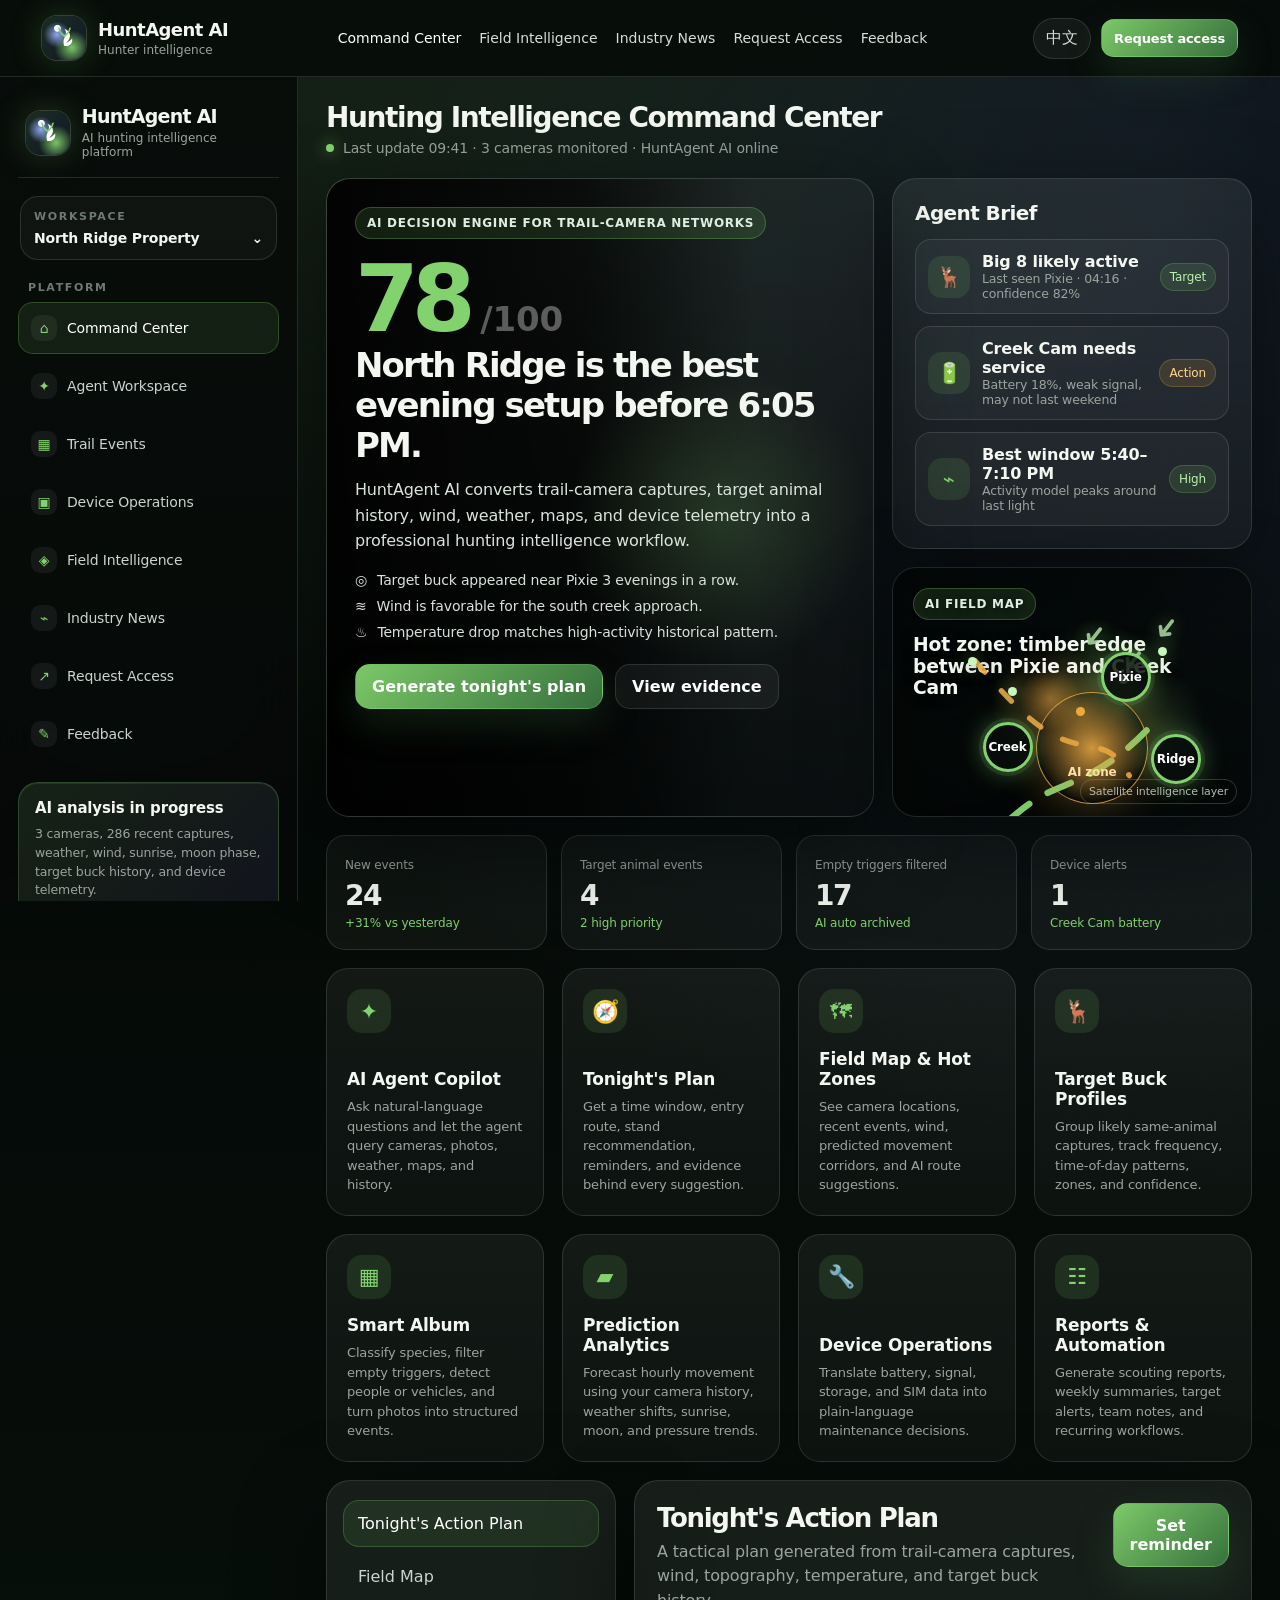
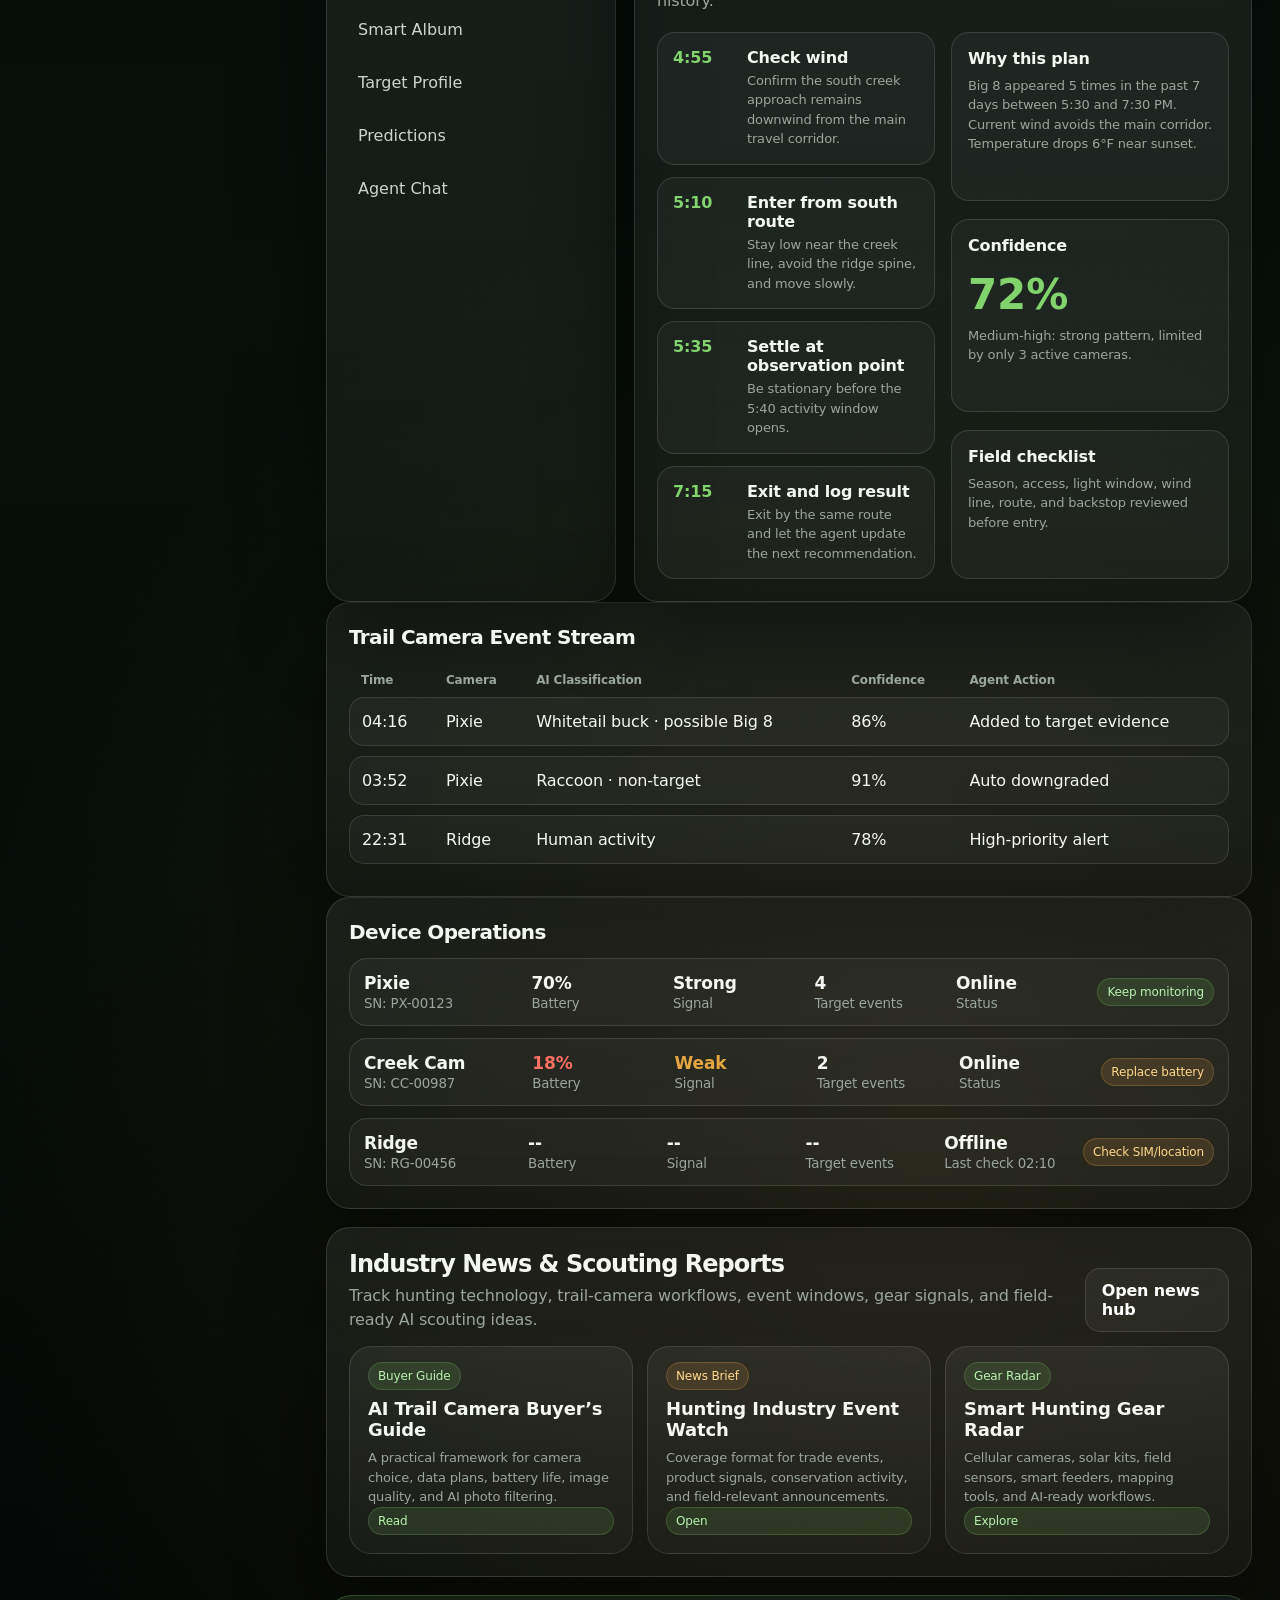
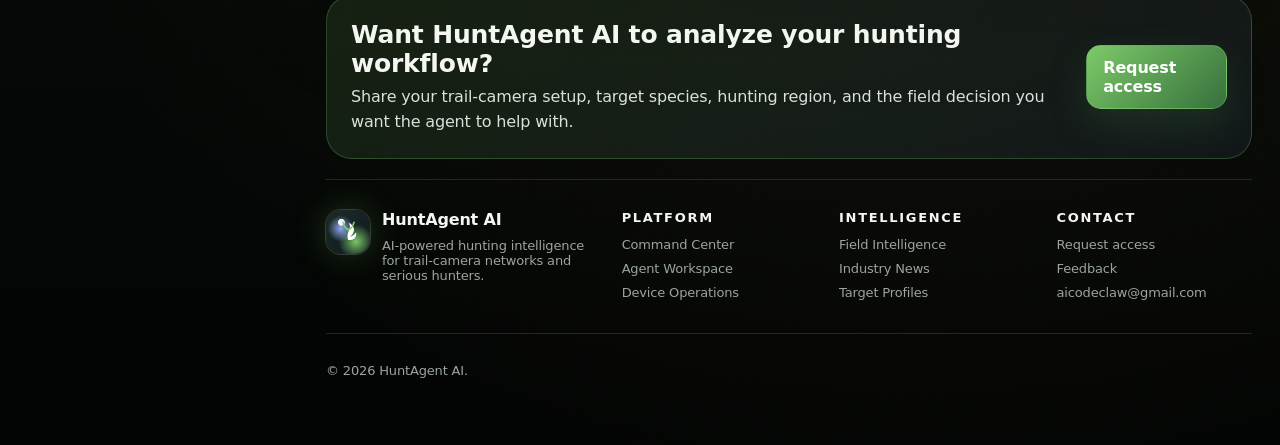
==== commit 884a6701: "Remove duplicate homepage navigation actions" ====
--- a/public/index.html
+++ b/public/index.html
@@ -383,7 +383,7 @@
   <div class="agent-card"><h3 data-en="AI analysis in progress" data-zh="AI 正在分析">AI analysis in progress</h3><p data-en="3 cameras, 286 recent captures, weather, wind, sunrise, moon phase, target buck history, and device telemetry." data-zh="3 台相机、286 张近期照片、天气、风向、日出、月相、目标公鹿历史和设备状态。">3 cameras, 286 recent captures, weather, wind, sunrise, moon phase, target buck history, and device telemetry.</p><div class="progress"><span></span></div></div>
 </aside>
 <main class="main">
-  <section id="dashboard" class="top"><div><h2 data-en="Hunting Intelligence Command Center" data-zh="AI 猎场情报指挥中心">Hunting Intelligence Command Center</h2><div class="sub"><span class="dot"></span><span data-en="Last update 09:41 · 3 cameras monitored · HuntAgent AI online" data-zh="最近更新 09:41 · 正在监控 3 台相机 · HuntAgent AI 在线">Last update 09:41 · 3 cameras monitored · HuntAgent AI online</span></div></div><div class="actions"><a class="pill" href="/insights" data-en="Field Intelligence" data-zh="猎场情报">Field Intelligence</a><a class="pill" href="/news" data-en="Industry News" data-zh="行业新闻">Industry News</a><a class="btn" href="/contact" data-en="Request access" data-zh="申请访问">Request access</a></div></section>
+  <section id="dashboard" class="top"><div><h2 data-en="Hunting Intelligence Command Center" data-zh="AI 猎场情报指挥中心">Hunting Intelligence Command Center</h2><div class="sub"><span class="dot"></span><span data-en="Last update 09:41 · 3 cameras monitored · HuntAgent AI online" data-zh="最近更新 09:41 · 正在监控 3 台相机 · HuntAgent AI 在线">Last update 09:41 · 3 cameras monitored · HuntAgent AI online</span></div></div></section>
   <section class="grid hero">
     <article class="card hero-card"><div class="inner"><span class="kicker" data-en="AI decision engine for trail-camera networks" data-zh="面向打猎相机网络的 AI 决策引擎">AI decision engine for trail-camera networks</span><div class="score"><strong>78</strong><span>/100</span></div><h3 data-en="North Ridge is the best evening setup before 6:05 PM." data-zh="今晚 18:05 前，North Ridge 是最佳蹲守点位。">North Ridge is the best evening setup before 6:05 PM.</h3><p class="hero-copy" data-en="HuntAgent AI converts trail-camera captures, target animal history, wind, weather, maps, and device telemetry into a professional hunting intelligence workflow." data-zh="HuntAgent AI 将打猎相机照片、目标动物历史、风向、天气、地图和设备状态转化为专业级猎场情报工作流。">HuntAgent AI converts trail-camera captures, target animal history, wind, weather, maps, and device telemetry into a professional hunting intelligence workflow.</p><div class="evidence"><div>◎ <span data-en="Target buck appeared near Pixie 3 evenings in a row." data-zh="目标公鹿连续 3 个黄昏出现在 Pixie 附近。">Target buck appeared near Pixie 3 evenings in a row.</span></div><div>≋ <span data-en="Wind is favorable for the south creek approach." data-zh="风向有利于从南侧溪谷路线进入。">Wind is favorable for the south creek approach.</span></div><div>♨ <span data-en="Temperature drop matches high-activity historical pattern." data-zh="降温符合历史高活跃规律。">Temperature drop matches high-activity historical pattern.</span></div></div><div class="cta"><button class="btn" data-en="Generate tonight's plan" data-zh="生成今晚计划">Generate tonight's plan</button><button class="btn secondary" data-en="View evidence" data-zh="查看证据">View evidence</button></div></div></article>
     <div class="right-stack"><article class="card brief"><h3 data-en="Agent Brief" data-zh="Agent 简报">Agent Brief</h3><div class="brief-list"><div class="brief-row"><div class="ic">🦌</div><div><b data-en="Big 8 likely active" data-zh="Big 8 可能活跃">Big 8 likely active</b><p data-en="Last seen Pixie · 04:16 · confidence 82%" data-zh="最近出现 Pixie · 04:16 · 置信度 82%">Last seen Pixie · 04:16 · confidence 82%</p></div><span class="tag">Target</span></div><div class="brief-row"><div class="ic">🔋</div><div><b data-en="Creek Cam needs service" data-zh="Creek Cam 需要处理">Creek Cam needs service</b><p data-en="Battery 18%, weak signal, may not last weekend" data-zh="电量 18%，信号弱，可能撑不过周末">Battery 18%, weak signal, may not last weekend</p></div><span class="tag amber">Action</span></div><div class="brief-row"><div class="ic">⌁</div><div><b data-en="Best window 5:40–7:10 PM" data-zh="最佳窗口 17:40–19:10">Best window 5:40–7:10 PM</b><p data-en="Activity model peaks around last light" data-zh="活跃模型在天黑前后达到峰值">Activity model peaks around last light</p></div><span class="tag">High</span></div></div></article><article class="card map"><div class="map-title"><span class="kicker" data-en="AI field map" data-zh="AI 猎场地图">AI field map</span><h3 data-en="Hot zone: timber edge between Pixie and Creek Cam" data-zh="热点：Pixie 与 Creek Cam 之间的林缘">Hot zone: timber edge between Pixie and Creek Cam</h3></div><svg class="map-lines" viewBox="0 0 100 100" preserveAspectRatio="none" aria-hidden="true"><path class="route-channel" d="M-4 82 C16 72 26 70 42 76 S69 84 105 70"/><path class="route-recommend" d="M12 86 C27 78 33 67 45 62 S63 54 74 42"/><path class="route-buck" d="M23 26 C34 39 42 47 51 49 S61 50 66 58"/></svg><div class="wind-arrow w1">➜</div><div class="wind-arrow w2">➜</div><div class="wind-arrow w3">➜</div><div class="map-event e1"></div><div class="map-event e2"></div><div class="map-event target-event e3"></div><div class="map-event e4"></div><div class="map-event e5"></div><div class="map-pin pin1">Pixie</div><div class="map-pin pin2">Creek</div><div class="map-pin pin3">Ridge</div><div class="heat">🦌</div></article></div>
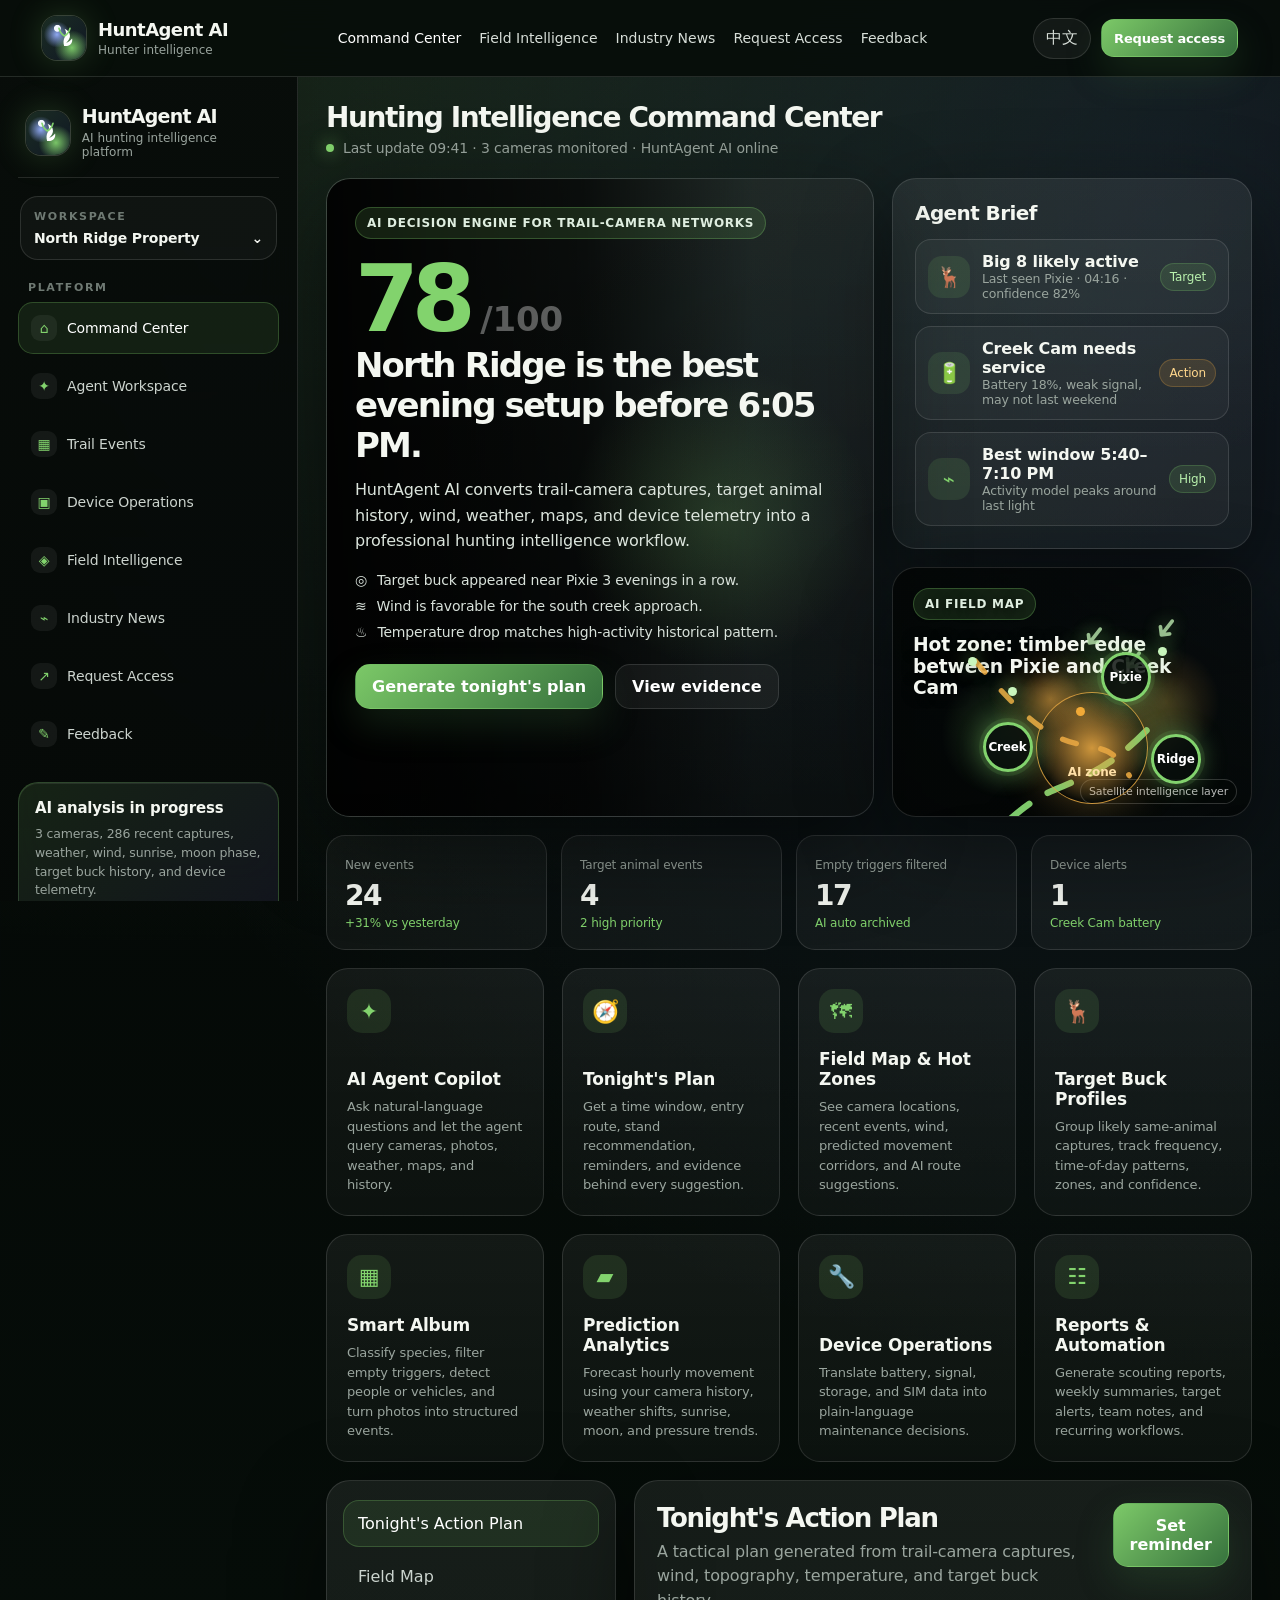
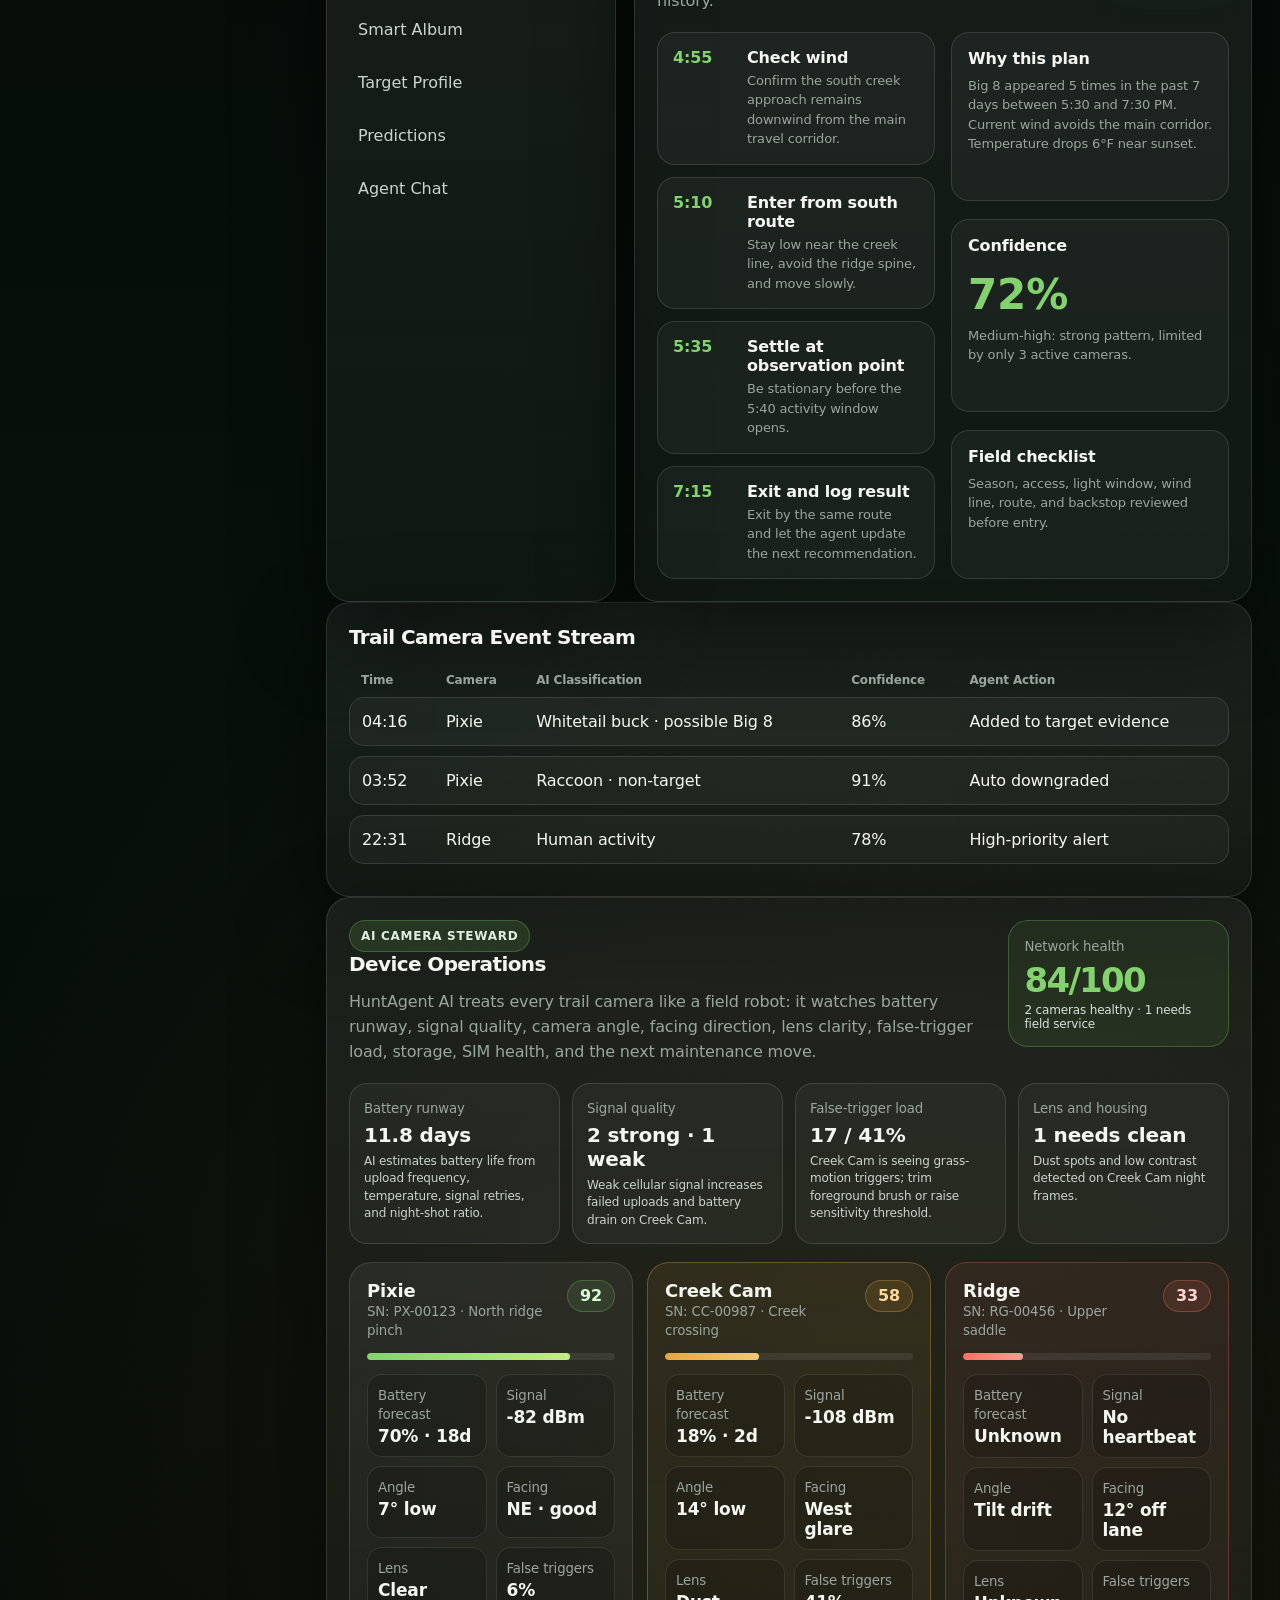
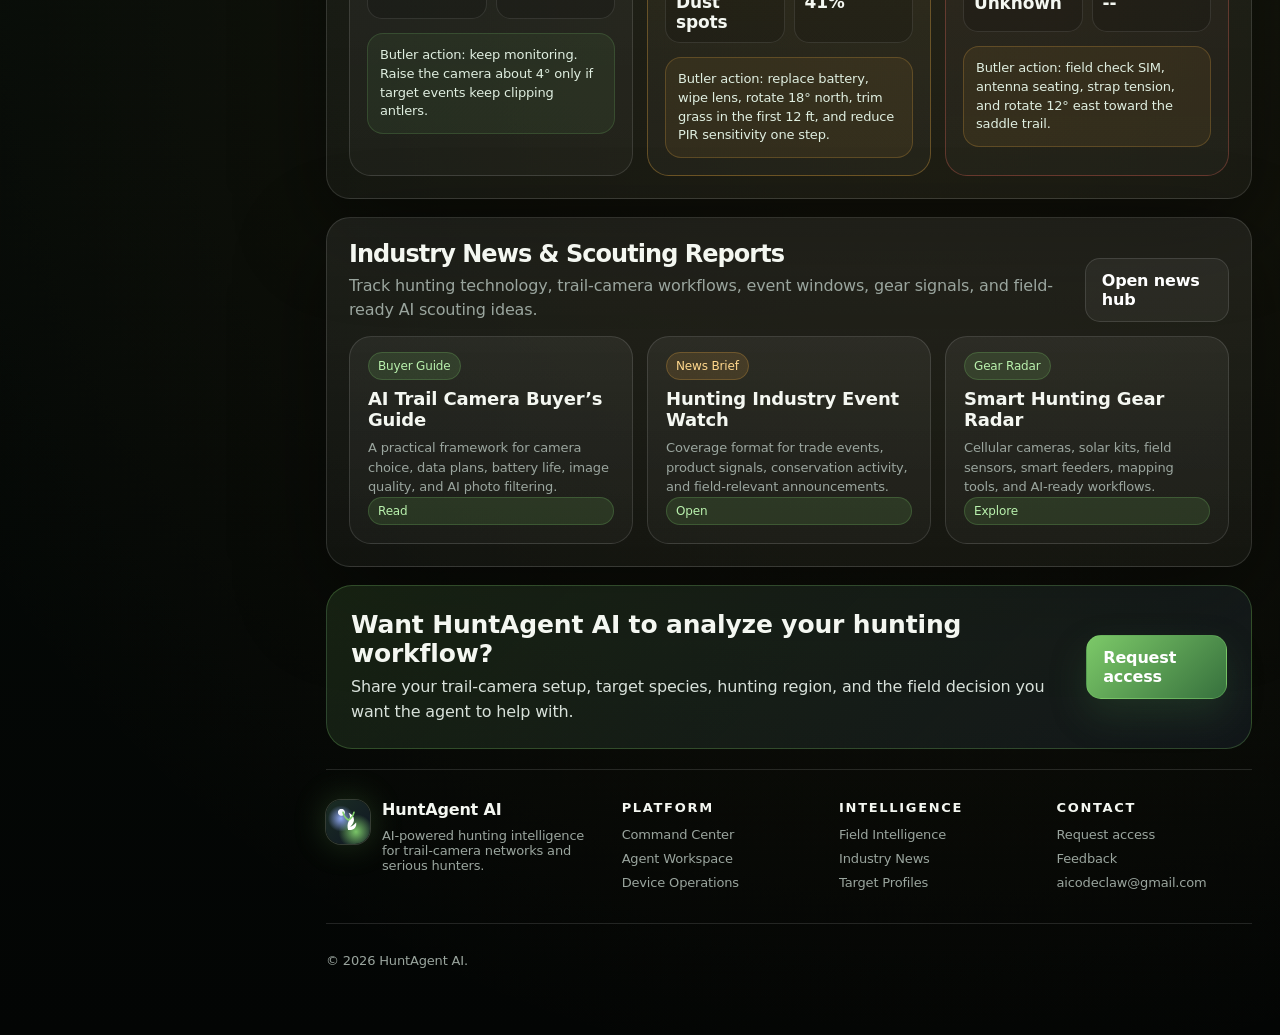
==== commit fbf48d4c: "Enhance device steward intelligence" ====
--- a/public/index.html
+++ b/public/index.html
@@ -176,6 +176,8 @@
   background:
     radial-gradient(circle at 44% 53%, rgba(229, 166, 66, 0.58), rgba(229, 166, 66, 0.12) 13%, transparent 25%),
     radial-gradient(circle at 57% 44%, rgba(130, 211, 109, 0.22), transparent 23%),
+    radial-gradient(circle at 31% 67%, rgba(130, 211, 109, 0.22), transparent 21%),
+    radial-gradient(circle at 76% 54%, rgba(229, 166, 66, 0.24), transparent 18%),
     radial-gradient(circle at 72% 62%, rgba(130, 211, 109, 0.18), transparent 18%),
     linear-gradient(90deg, rgba(0, 0, 0, 0.2), transparent) !important;
 }
@@ -357,6 +359,241 @@
 .map-large .heat {
   width: 138px;
   height: 138px;
+}
+section[id] {
+  scroll-margin-top: 96px;
+}
+.activity-heat {
+  position: absolute;
+  z-index: 2;
+  border-radius: 50%;
+  pointer-events: none;
+  mix-blend-mode: screen;
+}
+.heat-primary {
+  left: 42%;
+  top: 43%;
+  width: 24%;
+  height: 34%;
+  background: radial-gradient(circle, rgba(229, 166, 66, 0.66), rgba(229, 166, 66, 0.18) 48%, transparent 72%);
+}
+.heat-secondary {
+  left: 55%;
+  top: 30%;
+  width: 25%;
+  height: 26%;
+  background: radial-gradient(circle, rgba(130, 211, 109, 0.48), rgba(130, 211, 109, 0.14) 50%, transparent 74%);
+}
+.heat-tertiary {
+  left: 24%;
+  top: 53%;
+  width: 22%;
+  height: 24%;
+  background: radial-gradient(circle, rgba(130, 211, 109, 0.36), rgba(130, 211, 109, 0.12) 48%, transparent 72%);
+}
+.map-large .heat-primary {
+  left: 38%;
+  top: 38%;
+  width: 30%;
+  height: 42%;
+}
+.map-large .heat-secondary {
+  left: 58%;
+  top: 26%;
+  width: 27%;
+  height: 28%;
+}
+.map-large .heat-tertiary {
+  left: 18%;
+  top: 50%;
+  width: 26%;
+  height: 30%;
+}
+.device-command {
+  display: grid;
+  gap: 18px;
+}
+.device-command-head {
+  display: flex;
+  justify-content: space-between;
+  gap: 18px;
+  align-items: flex-start;
+}
+.device-command-head p {
+  margin: 6px 0 0;
+  color: var(--muted);
+  line-height: 1.55;
+  max-width: 820px;
+}
+.steward-score {
+  min-width: 190px;
+  border: 1px solid rgba(130, 211, 109, 0.28);
+  border-radius: 20px;
+  padding: 15px;
+  background: rgba(130, 211, 109, 0.08);
+}
+.steward-score small {
+  color: var(--muted);
+}
+.steward-score b {
+  display: block;
+  margin-top: 5px;
+  color: var(--green);
+  font-size: 34px;
+  letter-spacing: -0.05em;
+}
+.steward-score span {
+  display: block;
+  margin-top: 3px;
+  color: #d8e1da;
+  font-size: 12px;
+}
+.device-grid {
+  display: grid;
+  grid-template-columns: repeat(3, minmax(0, 1fr));
+  gap: 14px;
+}
+.device-card {
+  border: 1px solid var(--line);
+  border-radius: 22px;
+  padding: 17px;
+  background: linear-gradient(180deg, rgba(255, 255, 255, 0.06), rgba(255, 255, 255, 0.032));
+}
+.device-card.warn {
+  border-color: rgba(229, 166, 66, 0.34);
+  background: linear-gradient(180deg, rgba(229, 166, 66, 0.09), rgba(255, 255, 255, 0.032));
+}
+.device-card.offline {
+  border-color: rgba(255, 112, 99, 0.28);
+  background: linear-gradient(180deg, rgba(255, 112, 99, 0.08), rgba(255, 255, 255, 0.028));
+}
+.device-card-head {
+  display: flex;
+  justify-content: space-between;
+  gap: 12px;
+  align-items: flex-start;
+  margin-bottom: 14px;
+}
+.device-card h4 {
+  margin: 0;
+  font-size: 18px;
+}
+.device-card small {
+  color: var(--muted);
+}
+.health {
+  display: inline-flex;
+  align-items: center;
+  justify-content: center;
+  min-width: 48px;
+  height: 32px;
+  border-radius: 999px;
+  border: 1px solid rgba(130, 211, 109, 0.28);
+  color: #d9ffd4;
+  background: rgba(130, 211, 109, 0.1);
+  font-weight: 900;
+}
+.health.warn {
+  border-color: rgba(229, 166, 66, 0.34);
+  color: #ffd997;
+  background: rgba(229, 166, 66, 0.12);
+}
+.health.bad {
+  border-color: rgba(255, 112, 99, 0.32);
+  color: #ffd3cd;
+  background: rgba(255, 112, 99, 0.12);
+}
+.meter {
+  height: 7px;
+  border-radius: 999px;
+  background: rgba(255, 255, 255, 0.08);
+  overflow: hidden;
+  margin: 10px 0 14px;
+}
+.meter span {
+  display: block;
+  height: 100%;
+  width: var(--v);
+  border-radius: inherit;
+  background: linear-gradient(90deg, var(--green), #c3ec84);
+}
+.warn .meter span {
+  background: linear-gradient(90deg, var(--amber), #f2c879);
+}
+.offline .meter span {
+  background: linear-gradient(90deg, var(--red), #f0a092);
+}
+.device-signals {
+  display: grid;
+  grid-template-columns: 1fr 1fr;
+  gap: 9px;
+}
+.device-signals div {
+  min-height: 72px;
+  border: 1px solid rgba(255, 255, 255, 0.1);
+  border-radius: 15px;
+  padding: 10px;
+  background: rgba(0, 0, 0, 0.16);
+}
+.device-signals b {
+  display: block;
+  margin-top: 3px;
+  font-size: 17px;
+}
+.device-task {
+  margin-top: 14px;
+  border: 1px solid rgba(130, 211, 109, 0.18);
+  border-radius: 16px;
+  padding: 12px;
+  color: #dfeee0;
+  background: rgba(130, 211, 109, 0.07);
+  font-size: 13px;
+  line-height: 1.45;
+}
+.device-task.warn {
+  border-color: rgba(229, 166, 66, 0.24);
+  background: rgba(229, 166, 66, 0.08);
+}
+.care-grid {
+  display: grid;
+  grid-template-columns: repeat(4, minmax(0, 1fr));
+  gap: 12px;
+}
+.care-card {
+  border: 1px solid var(--line);
+  border-radius: 18px;
+  padding: 14px;
+  background: rgba(255, 255, 255, 0.04);
+}
+.care-card small {
+  color: var(--muted);
+}
+.care-card b {
+  display: block;
+  margin: 6px 0;
+  font-size: 20px;
+}
+.care-card p {
+  margin: 0;
+  color: #c9d3cb;
+  font-size: 12px;
+  line-height: 1.45;
+}
+@media (max-width: 1100px) {
+  .device-grid,
+  .care-grid {
+    grid-template-columns: repeat(2, minmax(0, 1fr));
+  }
+}
+@media (max-width: 700px) {
+  .device-command-head {
+    flex-direction: column;
+  }
+  .device-grid,
+  .care-grid,
+  .device-signals {
+    grid-template-columns: 1fr;
+  }
 }
 </style>
 </head>
@@ -399,7 +636,15 @@
     <div class="view" id="chat"><div class="view-head"><div><h3 data-en="Agent Chat" data-zh="Agent 对话">Agent Chat</h3><p data-en="The chat is not a generic chatbot. It can call tools, query your trail-camera database, summarize evidence, and produce structured plans." data-zh="这不是普通聊天机器人。它可以调用工具、查询相机数据库、总结证据并生成结构化计划。">The chat is not a generic chatbot. It can call tools, query your trail-camera database, summarize evidence, and produce structured plans.</p></div></div><div class="chat"><div class="bubble"><b data-en="Hunter" data-zh="猎人">Hunter</b><br><span data-en="Where should I hunt tonight if I only have two hours?" data-zh="如果我今晚只有两个小时，应该去哪蹲？">Where should I hunt tonight if I only have two hours?</span></div><div class="bubble ai"><b>HuntAgent AI</b><br><span data-en="I recommend North Ridge near Pixie from 5:40–7:10 PM. Evidence: Big 8 appeared there 3 evenings in a row, wind stays favorable from the south creek entry, and the temperature drop matches your highest-activity historical pattern." data-zh="我建议 17:40–19:10 在 Pixie 附近的北坡点位。证据：Big 8 连续 3 个黄昏出现在那里，南侧溪谷进入路线风向有利，且降温符合你的历史高活跃规律。">I recommend North Ridge near Pixie from 5:40–7:10 PM. Evidence: Big 8 appeared there 3 evenings in a row, wind stays favorable from the south creek entry, and the temperature drop matches your highest-activity historical pattern.</span></div><div class="bubble"><b data-en="Hunter" data-zh="猎人">Hunter</b><br><span data-en="Show me only confirmed buck events from the last 7 days." data-zh="只显示过去 7 天已确认的公鹿事件。">Show me only confirmed buck events from the last 7 days.</span></div></div></div>
   </div></section>
   <section id="events" class="card section"><h3 data-en="Trail Camera Event Stream" data-zh="打猎相机事件流">Trail Camera Event Stream</h3><table class="table"><thead><tr><th data-en="Time" data-zh="时间">Time</th><th data-en="Camera" data-zh="相机">Camera</th><th data-en="AI Classification" data-zh="AI 识别">AI Classification</th><th data-en="Confidence" data-zh="置信度">Confidence</th><th data-en="Agent Action" data-zh="Agent 动作">Agent Action</th></tr></thead><tbody><tr><td>04:16</td><td>Pixie</td><td data-en="Whitetail buck · possible Big 8" data-zh="白尾鹿公鹿 · 疑似 Big 8">Whitetail buck · possible Big 8</td><td>86%</td><td data-en="Added to target evidence" data-zh="加入目标证据">Added to target evidence</td></tr><tr><td>03:52</td><td>Pixie</td><td data-en="Raccoon · non-target" data-zh="浣熊 · 非目标">Raccoon · non-target</td><td>91%</td><td data-en="Auto downgraded" data-zh="自动降权">Auto downgraded</td></tr><tr><td>22:31</td><td>Ridge</td><td data-en="Human activity" data-zh="人类活动">Human activity</td><td>78%</td><td data-en="High-priority alert" data-zh="高优先级提醒">High-priority alert</td></tr></tbody></table></section>
-  <section id="devices" class="card section"><h3 data-en="Device Operations" data-zh="设备运营">Device Operations</h3><div class="devices"><div class="device"><div><b>Pixie</b><small>SN: PX-00123</small></div><div><b>70%</b><small data-en="Battery" data-zh="电量">Battery</small></div><div><b data-en="Strong" data-zh="强">Strong</b><small data-en="Signal" data-zh="信号">Signal</small></div><div><b>4</b><small data-en="Target events" data-zh="目标事件">Target events</small></div><div><b data-en="Online" data-zh="在线">Online</b><small data-en="Status" data-zh="状态">Status</small></div><span class="tag" data-en="Keep monitoring" data-zh="继续监控">Keep monitoring</span></div><div class="device"><div><b>Creek Cam</b><small>SN: CC-00987</small></div><div><b style="color:var(--red)">18%</b><small data-en="Battery" data-zh="电量">Battery</small></div><div><b style="color:var(--amber)" data-en="Weak" data-zh="弱">Weak</b><small data-en="Signal" data-zh="信号">Signal</small></div><div><b>2</b><small data-en="Target events" data-zh="目标事件">Target events</small></div><div><b data-en="Online" data-zh="在线">Online</b><small data-en="Status" data-zh="状态">Status</small></div><span class="tag amber" data-en="Replace battery" data-zh="更换电池">Replace battery</span></div><div class="device"><div><b>Ridge</b><small>SN: RG-00456</small></div><div><b>--</b><small data-en="Battery" data-zh="电量">Battery</small></div><div><b>--</b><small data-en="Signal" data-zh="信号">Signal</small></div><div><b>--</b><small data-en="Target events" data-zh="目标事件">Target events</small></div><div><b data-en="Offline" data-zh="离线">Offline</b><small data-en="Last check 02:10" data-zh="最后检查 02:10">Last check 02:10</small></div><span class="tag amber" data-en="Check SIM/location" data-zh="检查 SIM/位置">Check SIM/location</span></div></div></section>
+  <section id="devices" class="card section device-command">
+    <div class="device-command-head"><div><span class="kicker" data-en="AI camera steward" data-zh="AI 相机管家">AI camera steward</span><h3 data-en="Device Operations" data-zh="设备智能管家">Device Operations</h3><p data-en="HuntAgent AI treats every trail camera like a field robot: it watches battery runway, signal quality, camera angle, facing direction, lens clarity, false-trigger load, storage, SIM health, and the next maintenance move." data-zh="HuntAgent AI 把每一台打猎相机当成野外机器人管理：持续判断电量续航、信号质量、安装角度、朝向、镜头清洁、误触发压力、存储、SIM 状态和下一步维护动作。">HuntAgent AI treats every trail camera like a field robot: it watches battery runway, signal quality, camera angle, facing direction, lens clarity, false-trigger load, storage, SIM health, and the next maintenance move.</p></div><div class="steward-score"><small data-en="Network health" data-zh="设备网络健康度">Network health</small><b>84/100</b><span data-en="2 cameras healthy · 1 needs field service" data-zh="2 台健康 · 1 台需要现场维护">2 cameras healthy · 1 needs field service</span></div></div>
+    <div class="care-grid"><div class="care-card"><small data-en="Battery runway" data-zh="电量续航预测">Battery runway</small><b>11.8 days</b><p data-en="AI estimates battery life from upload frequency, temperature, signal retries, and night-shot ratio." data-zh="根据上传频率、温度、信号重试和夜拍比例估算续航。">AI estimates battery life from upload frequency, temperature, signal retries, and night-shot ratio.</p></div><div class="care-card"><small data-en="Signal quality" data-zh="信号质量">Signal quality</small><b data-en="2 strong · 1 weak" data-zh="2 强 · 1 弱">2 strong · 1 weak</b><p data-en="Weak cellular signal increases failed uploads and battery drain on Creek Cam." data-zh="Creek Cam 蜂窝信号弱，会增加上传失败和电量消耗。">Weak cellular signal increases failed uploads and battery drain on Creek Cam.</p></div><div class="care-card"><small data-en="False-trigger load" data-zh="误触发压力">False-trigger load</small><b>17 / 41%</b><p data-en="Creek Cam is seeing grass-motion triggers; trim foreground brush or raise sensitivity threshold." data-zh="Creek Cam 出现草丛晃动误触发；建议清理前景杂草或提高触发阈值。">Creek Cam is seeing grass-motion triggers; trim foreground brush or raise sensitivity threshold.</p></div><div class="care-card"><small data-en="Lens and housing" data-zh="镜头与外壳">Lens and housing</small><b data-en="1 needs clean" data-zh="1 台需清洁">1 needs clean</b><p data-en="Dust spots and low contrast detected on Creek Cam night frames." data-zh="Creek Cam 夜间照片检测到灰尘斑点和低对比度。">Dust spots and low contrast detected on Creek Cam night frames.</p></div></div>
+    <div class="device-grid">
+      <article class="device-card"><div class="device-card-head"><div><h4>Pixie</h4><small>SN: PX-00123 · North ridge pinch</small></div><span class="health">92</span></div><div class="meter" style="--v:82%"><span></span></div><div class="device-signals"><div><small data-en="Battery forecast" data-zh="电量预测">Battery forecast</small><b>70% · 18d</b></div><div><small data-en="Signal" data-zh="信号">Signal</small><b>-82 dBm</b></div><div><small data-en="Angle" data-zh="角度">Angle</small><b data-en="7° low" data-zh="低 7°">7° low</b></div><div><small data-en="Facing" data-zh="朝向">Facing</small><b data-en="NE · good" data-zh="东北 · 良好">NE · good</b></div><div><small data-en="Lens" data-zh="镜头">Lens</small><b data-en="Clear" data-zh="清晰">Clear</b></div><div><small data-en="False triggers" data-zh="误触发">False triggers</small><b>6%</b></div></div><div class="device-task" data-en="Butler action: keep monitoring. Raise the camera about 4° only if target events keep clipping antlers." data-zh="管家动作：继续监控。如目标照片持续截断鹿角，再将相机上调约 4°。">Butler action: keep monitoring. Raise the camera about 4° only if target events keep clipping antlers.</div></article>
+      <article class="device-card warn"><div class="device-card-head"><div><h4>Creek Cam</h4><small>SN: CC-00987 · Creek crossing</small></div><span class="health warn">58</span></div><div class="meter" style="--v:38%"><span></span></div><div class="device-signals"><div><small data-en="Battery forecast" data-zh="电量预测">Battery forecast</small><b>18% · 2d</b></div><div><small data-en="Signal" data-zh="信号">Signal</small><b>-108 dBm</b></div><div><small data-en="Angle" data-zh="角度">Angle</small><b data-en="14° low" data-zh="低 14°">14° low</b></div><div><small data-en="Facing" data-zh="朝向">Facing</small><b data-en="West glare" data-zh="西向眩光">West glare</b></div><div><small data-en="Lens" data-zh="镜头">Lens</small><b data-en="Dust spots" data-zh="有灰尘">Dust spots</b></div><div><small data-en="False triggers" data-zh="误触发">False triggers</small><b>41%</b></div></div><div class="device-task warn" data-en="Butler action: replace battery, wipe lens, rotate 18° north, trim grass in the first 12 ft, and reduce PIR sensitivity one step." data-zh="管家动作：更换电池、擦镜头、向北旋转 18°、清理前方 12 英尺杂草，并将 PIR 灵敏度降低一档。">Butler action: replace battery, wipe lens, rotate 18° north, trim grass in the first 12 ft, and reduce PIR sensitivity one step.</div></article>
+      <article class="device-card offline"><div class="device-card-head"><div><h4>Ridge</h4><small>SN: RG-00456 · Upper saddle</small></div><span class="health bad">33</span></div><div class="meter" style="--v:24%"><span></span></div><div class="device-signals"><div><small data-en="Battery forecast" data-zh="电量预测">Battery forecast</small><b data-en="Unknown" data-zh="未知">Unknown</b></div><div><small data-en="Signal" data-zh="信号">Signal</small><b data-en="No heartbeat" data-zh="无心跳">No heartbeat</b></div><div><small data-en="Angle" data-zh="角度">Angle</small><b data-en="Tilt drift" data-zh="角度漂移">Tilt drift</b></div><div><small data-en="Facing" data-zh="朝向">Facing</small><b data-en="12° off lane" data-zh="偏离通道 12°">12° off lane</b></div><div><small data-en="Lens" data-zh="镜头">Lens</small><b data-en="Unknown" data-zh="未知">Unknown</b></div><div><small data-en="False triggers" data-zh="误触发">False triggers</small><b>--</b></div></div><div class="device-task warn" data-en="Butler action: field check SIM, antenna seating, strap tension, and rotate 12° east toward the saddle trail." data-zh="管家动作：现场检查 SIM、天线固定、绑带松紧，并向东旋转 12° 对准山鞍通道。">Butler action: field check SIM, antenna seating, strap tension, and rotate 12° east toward the saddle trail.</div></article>
+    </div>
+  </section>
   <section id="reports" class="card section intelligence"><div class="head"><div><h3 data-en="Industry News & Scouting Reports" data-zh="行业新闻与侦察报告">Industry News & Scouting Reports</h3><p data-en="Track hunting technology, trail-camera workflows, event windows, gear signals, and field-ready AI scouting ideas." data-zh="追踪打猎科技、相机工作流、行业活动窗口、装备信号和可用于实战的 AI 侦察思路。">Track hunting technology, trail-camera workflows, event windows, gear signals, and field-ready AI scouting ideas.</p></div><a class="btn secondary" href="/news" data-en="Open news hub" data-zh="打开新闻中心">Open news hub</a></div><div class="report-grid"><article class="report-card"><div><span class="tag">Buyer Guide</span><h4 data-en="AI Trail Camera Buyer’s Guide" data-zh="AI 打猎相机购买指南">AI Trail Camera Buyer’s Guide</h4><p data-en="A practical framework for camera choice, data plans, battery life, image quality, and AI photo filtering." data-zh="围绕相机选择、流量套餐、电池续航、图像质量和 AI 照片过滤的实用框架。">A practical framework for camera choice, data plans, battery life, image quality, and AI photo filtering.</p></div><a href="/insights" class="tag">Read</a></article><article class="report-card"><div><span class="tag amber">News Brief</span><h4 data-en="Hunting Industry Event Watch" data-zh="打猎行业活动观察">Hunting Industry Event Watch</h4><p data-en="Coverage format for trade events, product signals, conservation activity, and field-relevant announcements." data-zh="用于行业活动、产品信号、保育动态和实战相关公告的新闻简报格式。">Coverage format for trade events, product signals, conservation activity, and field-relevant announcements.</p></div><a href="/news" class="tag">Open</a></article><article class="report-card"><div><span class="tag">Gear Radar</span><h4 data-en="Smart Hunting Gear Radar" data-zh="智能打猎设备雷达">Smart Hunting Gear Radar</h4><p data-en="Cellular cameras, solar kits, field sensors, smart feeders, mapping tools, and AI-ready workflows." data-zh="蜂窝相机、太阳能套件、野外传感器、智能喂食器、地图工具和 AI 工作流。">Cellular cameras, solar kits, field sensors, smart feeders, mapping tools, and AI-ready workflows.</p></div><a href="/news" class="tag">Explore</a></article></div></section>
   <section class="contact-cta"><div><h3 data-en="Want HuntAgent AI to analyze your hunting workflow?" data-zh="想让 HuntAgent AI 分析你的打猎工作流？">Want HuntAgent AI to analyze your hunting workflow?</h3><p data-en="Share your trail-camera setup, target species, hunting region, and the field decision you want the agent to help with." data-zh="告诉我们你的打猎相机配置、目标物种、所在地区，以及你希望智能体帮助判断的现场问题。">Share your trail-camera setup, target species, hunting region, and the field decision you want the agent to help with.</p></div><a class="btn" href="/contact" data-en="Request access" data-zh="申请访问">Request access</a></section>
 <footer class="footer"><div class="footer-grid"><div><div class="foot-brand"><div class="logo"><svg viewBox="0 0 64 64" fill="none"><path d="M31 50c-2-8-2-15 2-22 4-8 3-13-1-19 8 3 13 9 13 17 0 5-3 10-9 16 5-1 10-5 14-10 2 9-3 19-19 18Z" fill="white"/><path d="M19 8c2 8 6 14 13 18M45 8c-2 8-6 14-13 18" stroke="#82d36d" stroke-width="4" stroke-linecap="round"/></svg></div><div><b>HuntAgent AI</b><span data-en="AI-powered hunting intelligence for trail-camera networks and serious hunters." data-zh="面向打猎相机网络和专业猎人的 AI 猎场情报平台。">AI-powered hunting intelligence for trail-camera networks and serious hunters.</span></div></div></div><div><h4 data-en="Platform" data-zh="平台">Platform</h4><a href="#dashboard" data-en="Command Center" data-zh="指挥中心">Command Center</a><a href="#workspace" data-en="Agent Workspace" data-zh="Agent 工作台">Agent Workspace</a><a href="#devices" data-en="Device Operations" data-zh="设备运营">Device Operations</a></div><div><h4 data-en="Intelligence" data-zh="猎场情报">Intelligence</h4><a href="/insights" data-en="Field Intelligence" data-zh="猎场情报">Field Intelligence</a><a href="/news" data-en="Industry News" data-zh="行业新闻">Industry News</a><a href="/insights" data-en="Target Profiles" data-zh="目标档案">Target Profiles</a></div><div><h4 data-en="Contact" data-zh="联系">Contact</h4><a href="/contact" data-en="Request access" data-zh="申请访问">Request access</a><a href="/feedback" data-en="Feedback" data-zh="反馈">Feedback</a><a href="mailto:aicodeclaw@gmail.com">aicodeclaw@gmail.com</a></div></div><div class="legal"><span>© 2026 HuntAgent AI.</span></div></footer>
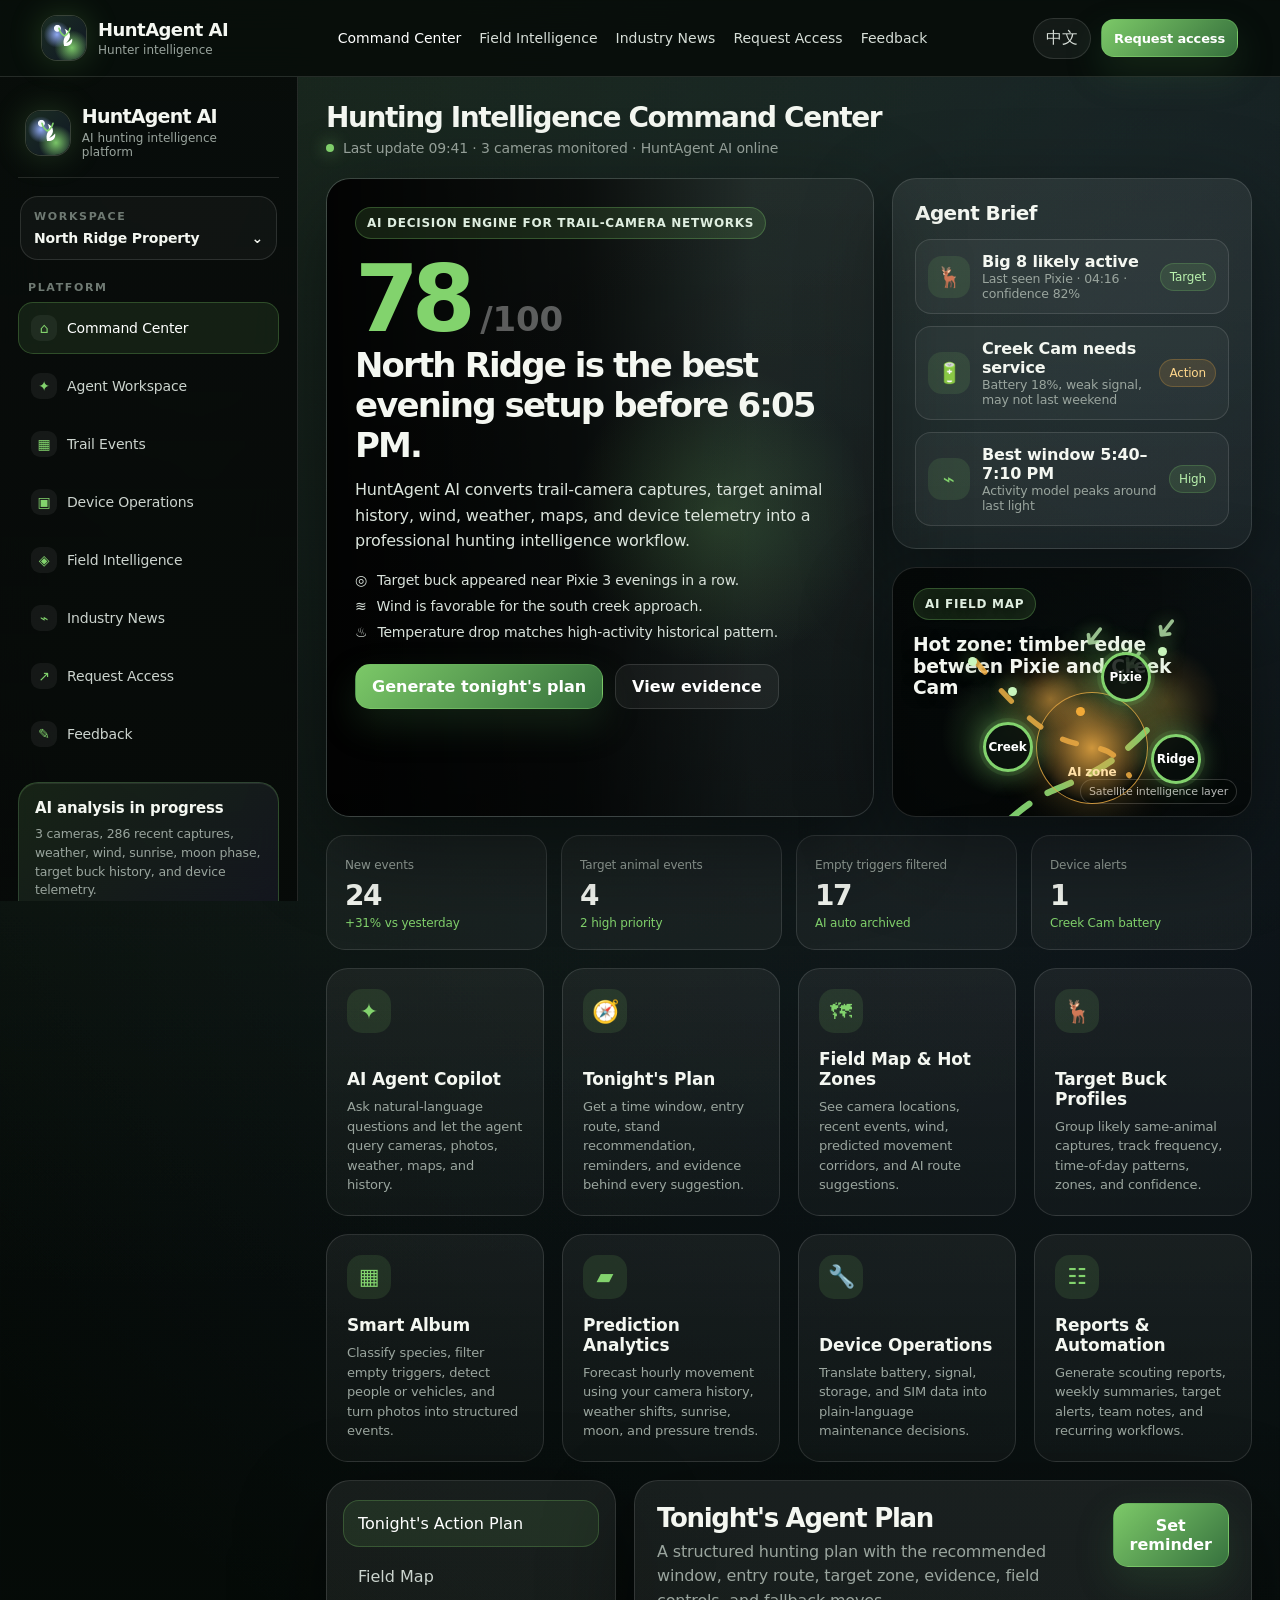
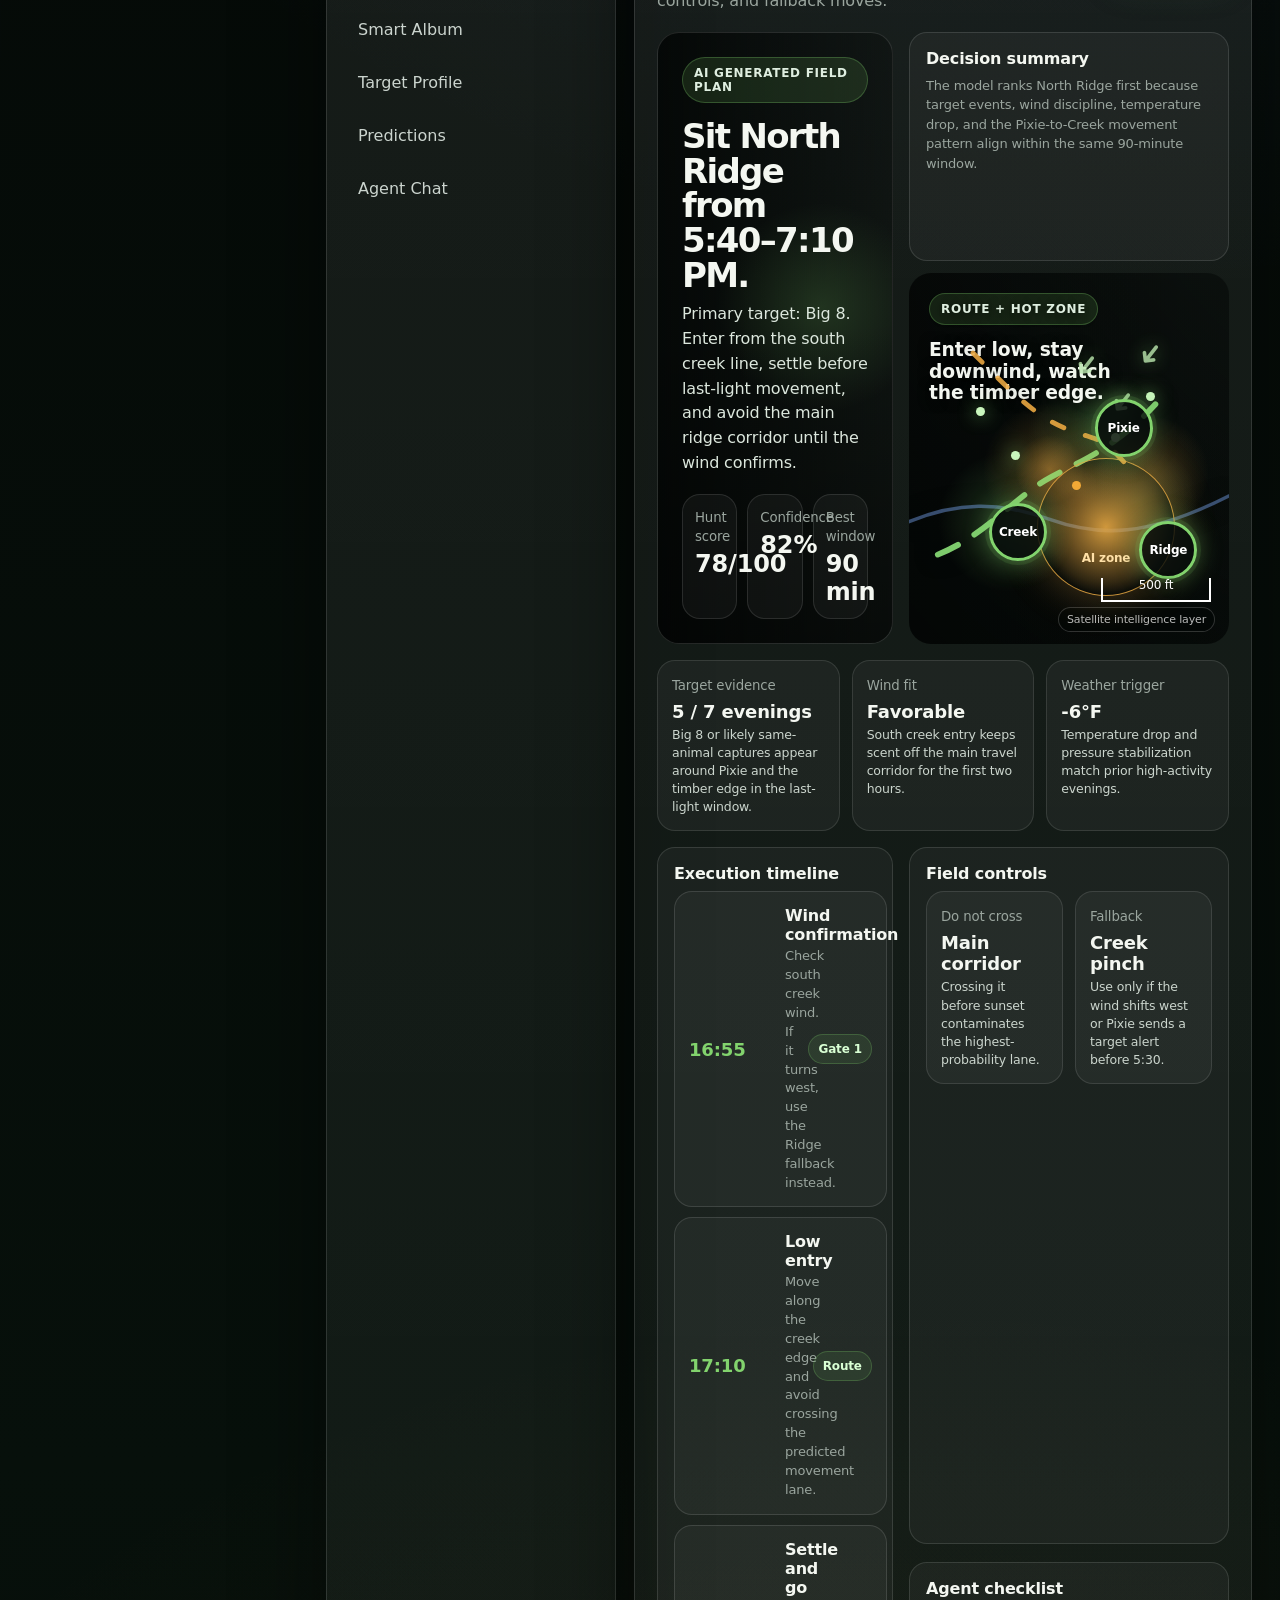
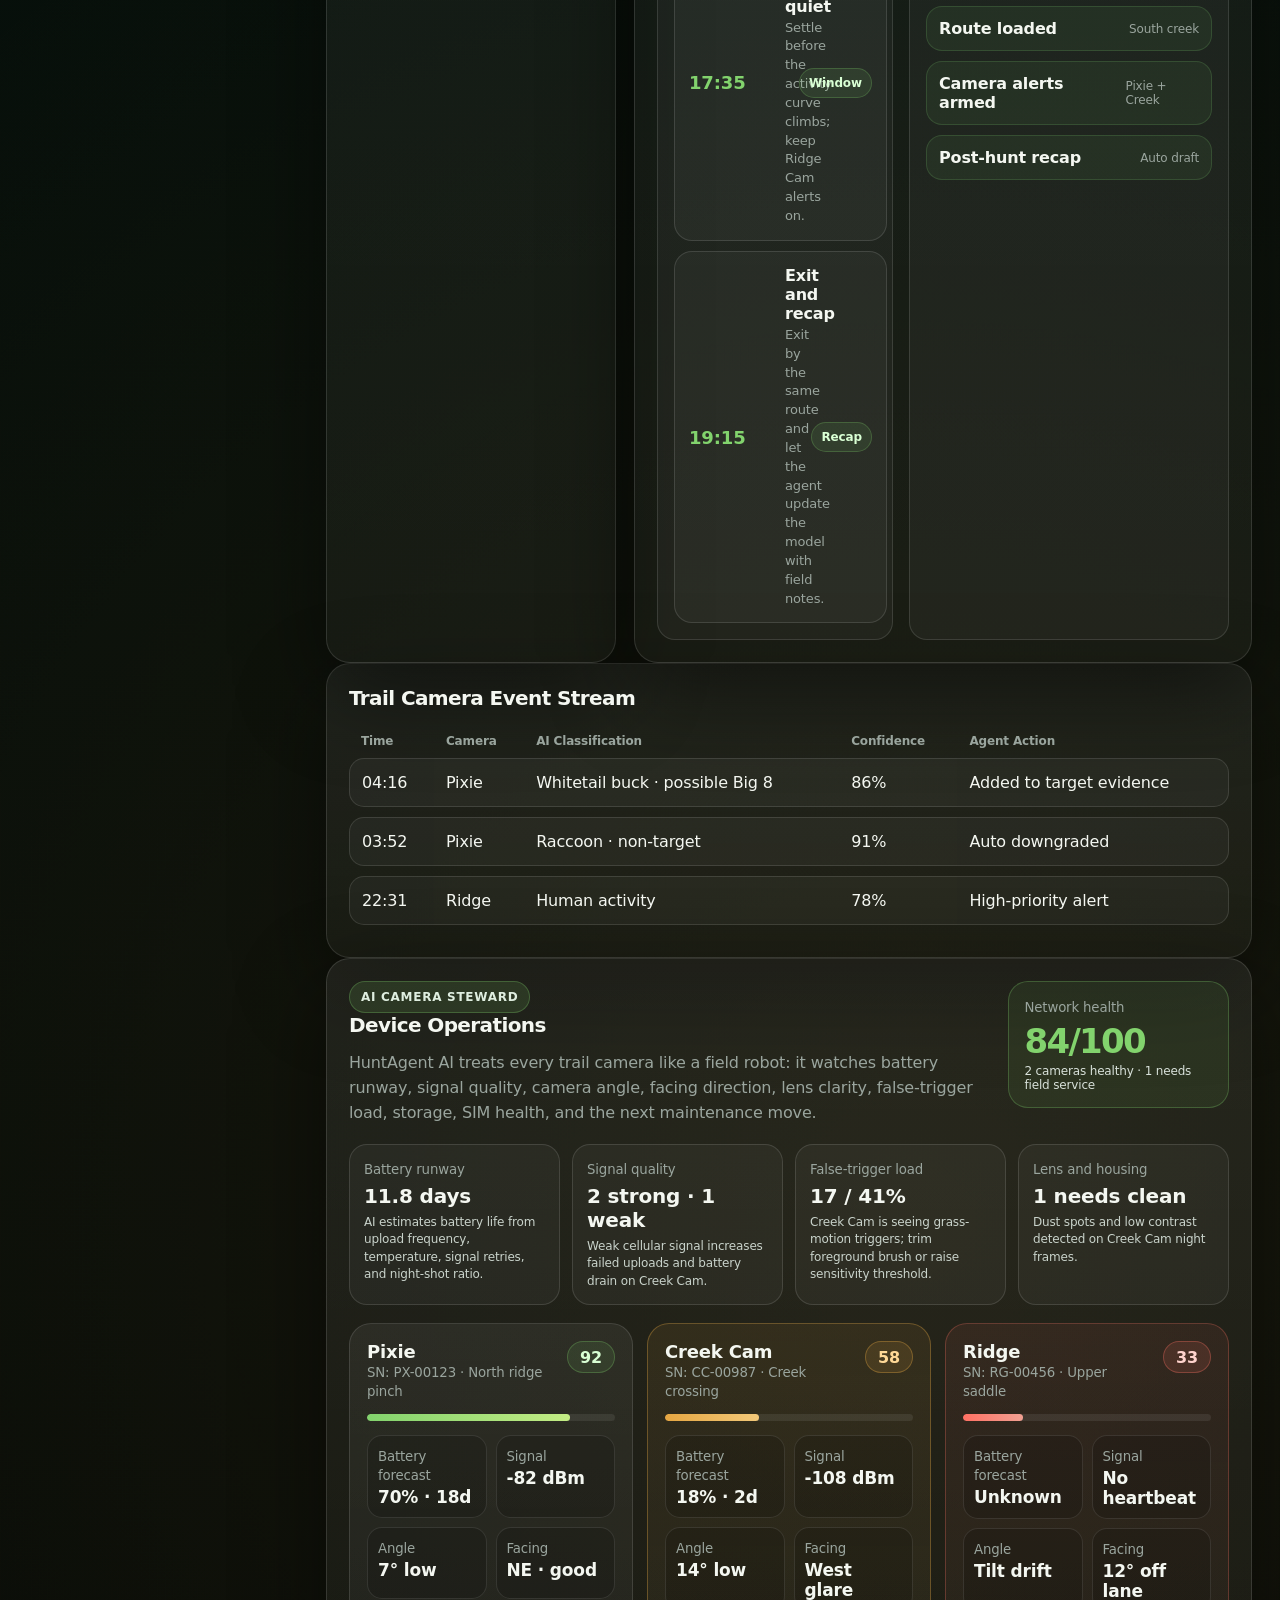
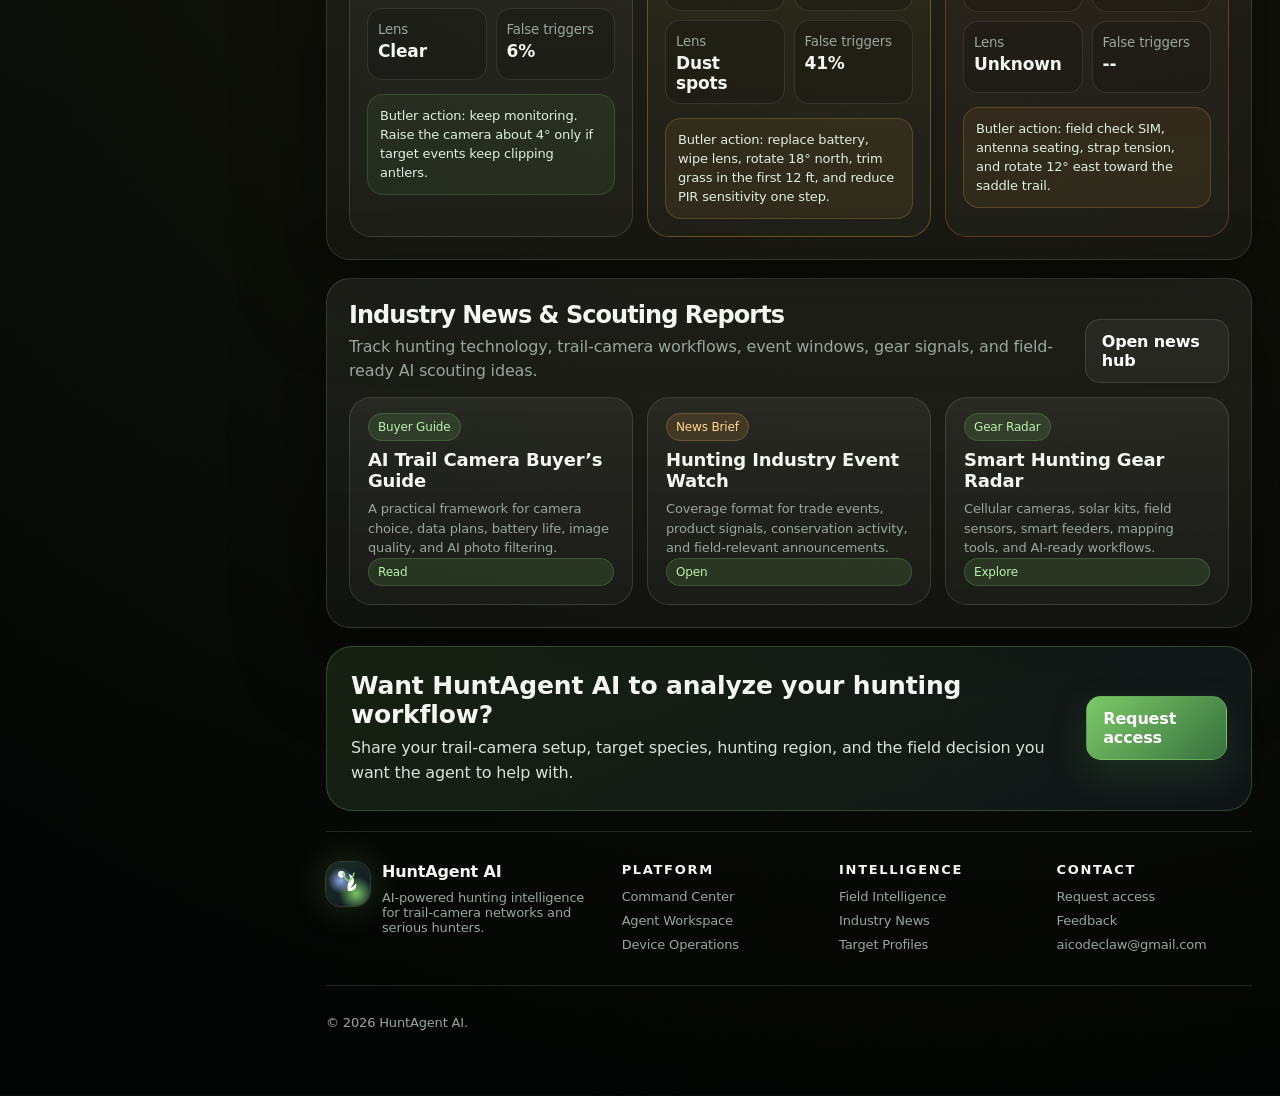
==== commit b4d4bee0: "Enrich plan and prediction intelligence" ====
--- a/public/index.html
+++ b/public/index.html
@@ -579,9 +579,323 @@
   font-size: 12px;
   line-height: 1.45;
 }
+.plan-board,
+.prediction-board {
+  display: grid;
+  gap: 16px;
+}
+.plan-hero {
+  display: grid;
+  grid-template-columns: minmax(0, 1.05fr) minmax(320px, 0.95fr);
+  gap: 16px;
+  align-items: stretch;
+}
+.plan-visual {
+  position: relative;
+  min-height: 330px;
+  border: 1px solid var(--line);
+  border-radius: 22px;
+  overflow: hidden;
+  background:
+    linear-gradient(90deg, rgba(4, 7, 6, 0.92), rgba(4, 7, 6, 0.34)),
+    var(--buck) center / cover no-repeat;
+}
+.plan-visual:after {
+  content: "";
+  position: absolute;
+  inset: 0;
+  background:
+    radial-gradient(circle at 70% 45%, rgba(130, 211, 109, 0.18), transparent 28%),
+    linear-gradient(0deg, rgba(0, 0, 0, 0.42), transparent 55%);
+}
+.plan-visual-copy {
+  position: relative;
+  z-index: 1;
+  max-width: 520px;
+  padding: 24px;
+}
+.plan-visual-copy h4 {
+  margin: 16px 0 10px;
+  font-size: 34px;
+  line-height: 1.02;
+  letter-spacing: -0.05em;
+}
+.plan-visual-copy p {
+  margin: 0;
+  color: #dce7dd;
+  line-height: 1.55;
+}
+.plan-score-row {
+  display: grid;
+  grid-template-columns: repeat(3, minmax(0, 1fr));
+  gap: 10px;
+  margin-top: 18px;
+}
+.plan-score-row div,
+.model-card,
+.signal-card,
+.evidence-card,
+.risk-card {
+  border: 1px solid rgba(255, 255, 255, 0.11);
+  border-radius: 18px;
+  background: rgba(255, 255, 255, 0.045);
+}
+.plan-score-row div {
+  padding: 12px;
+}
+.plan-score-row small,
+.model-card small,
+.signal-card small,
+.evidence-card small,
+.risk-card small {
+  color: var(--muted);
+}
+.plan-score-row b {
+  display: block;
+  margin-top: 5px;
+  font-size: 24px;
+}
+.plan-intel {
+  display: grid;
+  gap: 12px;
+}
+.plan-intel .mini {
+  min-height: 0;
+}
+.plan-map-card {
+  min-height: 300px;
+  border-radius: 22px;
+}
+.plan-map-card .map-title {
+  max-width: 74%;
+}
+.plan-execution {
+  display: grid;
+  grid-template-columns: minmax(0, 1.06fr) minmax(320px, 0.94fr);
+  gap: 16px;
+}
+.plan-steps {
+  display: grid;
+  gap: 10px;
+}
+.plan-step {
+  display: grid;
+  grid-template-columns: 82px minmax(0, 1fr) auto;
+  gap: 14px;
+  align-items: center;
+  border: 1px solid var(--line);
+  border-radius: 18px;
+  padding: 14px;
+  background: rgba(255, 255, 255, 0.04);
+}
+.plan-step .time {
+  font-size: 18px;
+}
+.plan-step h4 {
+  margin: 0 0 3px;
+}
+.plan-step p {
+  margin: 0;
+  color: var(--muted);
+  font-size: 13px;
+  line-height: 1.45;
+}
+.step-badge {
+  border: 1px solid rgba(130, 211, 109, 0.24);
+  border-radius: 999px;
+  padding: 7px 9px;
+  color: #d9ffd4;
+  background: rgba(130, 211, 109, 0.1);
+  font-size: 12px;
+  font-weight: 800;
+}
+.evidence-grid,
+.risk-grid,
+.model-grid,
+.signal-grid,
+.forecast-zones {
+  display: grid;
+  gap: 12px;
+}
+.evidence-grid {
+  grid-template-columns: repeat(3, minmax(0, 1fr));
+}
+.evidence-card,
+.risk-card,
+.model-card,
+.signal-card {
+  padding: 14px;
+}
+.evidence-card b,
+.risk-card b,
+.model-card b,
+.signal-card b {
+  display: block;
+  margin: 7px 0 4px;
+  font-size: 18px;
+}
+.evidence-card p,
+.risk-card p,
+.model-card p,
+.signal-card p {
+  margin: 0;
+  color: #cbd5cd;
+  font-size: 12.5px;
+  line-height: 1.45;
+}
+.risk-grid {
+  grid-template-columns: repeat(2, minmax(0, 1fr));
+}
+.plan-actions {
+  display: grid;
+  gap: 10px;
+}
+.action-row {
+  display: flex;
+  justify-content: space-between;
+  gap: 12px;
+  align-items: center;
+  border: 1px solid rgba(130, 211, 109, 0.18);
+  border-radius: 16px;
+  padding: 12px;
+  background: rgba(130, 211, 109, 0.07);
+}
+.action-row span {
+  color: var(--muted);
+  font-size: 12px;
+}
+.prediction-hero {
+  display: grid;
+  grid-template-columns: minmax(0, 1.1fr) minmax(330px, 0.9fr);
+  gap: 16px;
+}
+.forecast-card {
+  padding: 18px;
+  border: 1px solid var(--line);
+  border-radius: 22px;
+  background: linear-gradient(180deg, rgba(255, 255, 255, 0.06), rgba(255, 255, 255, 0.035));
+}
+.forecast-card h4 {
+  margin: 0 0 6px;
+  font-size: 20px;
+}
+.forecast-card p {
+  margin: 0 0 14px;
+  color: var(--muted);
+  line-height: 1.5;
+}
+.bars.labeled {
+  position: relative;
+  height: 150px;
+  padding-bottom: 30px;
+}
+.bars.labeled span {
+  position: relative;
+}
+.bars.labeled span:after {
+  content: attr(data-t);
+  position: absolute;
+  left: 50%;
+  bottom: -22px;
+  transform: translateX(-50%);
+  color: #7f8b84;
+  font-size: 10px;
+}
+.model-grid {
+  grid-template-columns: repeat(4, minmax(0, 1fr));
+}
+.model-card strong {
+  display: block;
+  margin-top: 7px;
+  color: var(--green);
+  font-size: 28px;
+  letter-spacing: -0.04em;
+}
+.driver-list {
+  display: grid;
+  gap: 10px;
+}
+.driver {
+  display: grid;
+  grid-template-columns: 125px minmax(0, 1fr) 46px;
+  gap: 10px;
+  align-items: center;
+}
+.driver span {
+  color: #dce7dd;
+  font-size: 13px;
+}
+.driver-track {
+  height: 8px;
+  border-radius: 999px;
+  background: rgba(255, 255, 255, 0.08);
+  overflow: hidden;
+}
+.driver-track i {
+  display: block;
+  width: var(--v);
+  height: 100%;
+  border-radius: inherit;
+  background: linear-gradient(90deg, var(--green), #c6ec84);
+}
+.forecast-zones {
+  grid-template-columns: repeat(3, minmax(0, 1fr));
+}
+.zone-card {
+  position: relative;
+  min-height: 160px;
+  border: 1px solid var(--line);
+  border-radius: 20px;
+  padding: 14px;
+  overflow: hidden;
+  background:
+    linear-gradient(0deg, rgba(4, 7, 6, 0.72), rgba(4, 7, 6, 0.38)),
+    var(--buck2) center / cover no-repeat;
+}
+.zone-card:nth-child(2) {
+  background-image: linear-gradient(0deg, rgba(4, 7, 6, 0.72), rgba(4, 7, 6, 0.38)), var(--deer);
+}
+.zone-card:nth-child(3) {
+  background-image: linear-gradient(0deg, rgba(4, 7, 6, 0.72), rgba(4, 7, 6, 0.38)), var(--buck);
+}
+.zone-card b,
+.zone-card small,
+.zone-card span {
+  position: relative;
+  z-index: 1;
+}
+.zone-card b {
+  display: block;
+  margin-top: 42px;
+  font-size: 20px;
+}
+.zone-card span {
+  display: inline-flex;
+  margin-top: 9px;
+}
+.signal-grid {
+  grid-template-columns: repeat(2, minmax(0, 1fr));
+}
+.generated-pulse {
+  display: none;
+  margin-bottom: 14px;
+  border: 1px solid rgba(130, 211, 109, 0.28);
+  border-radius: 18px;
+  padding: 12px 14px;
+  color: #dff7db;
+  background: linear-gradient(90deg, rgba(130, 211, 109, 0.16), rgba(121, 167, 255, 0.08));
+}
+#plan.generated .generated-pulse {
+  display: block;
+}
 @media (max-width: 1100px) {
   .device-grid,
-  .care-grid {
+  .care-grid,
+  .plan-hero,
+  .plan-execution,
+  .prediction-hero,
+  .model-grid,
+  .forecast-zones {
     grid-template-columns: repeat(2, minmax(0, 1fr));
   }
 }
@@ -591,8 +905,33 @@
   }
   .device-grid,
   .care-grid,
-  .device-signals {
+  .device-signals,
+  .plan-hero,
+  .plan-execution,
+  .plan-score-row,
+  .evidence-grid,
+  .risk-grid,
+  .prediction-hero,
+  .model-grid,
+  .forecast-zones,
+  .signal-grid {
     grid-template-columns: 1fr;
+  }
+  .plan-step {
+    grid-template-columns: 1fr;
+  }
+  .plan-map-card .map-title {
+    max-width: 100%;
+  }
+  .driver {
+    grid-template-columns: 1fr;
+  }
+  .bars.labeled span:after {
+    display: none;
+  }
+  .bars.labeled {
+    height: 132px;
+    padding-bottom: 16px;
   }
 }
 </style>
@@ -622,17 +961,45 @@
 <main class="main">
   <section id="dashboard" class="top"><div><h2 data-en="Hunting Intelligence Command Center" data-zh="AI 猎场情报指挥中心">Hunting Intelligence Command Center</h2><div class="sub"><span class="dot"></span><span data-en="Last update 09:41 · 3 cameras monitored · HuntAgent AI online" data-zh="最近更新 09:41 · 正在监控 3 台相机 · HuntAgent AI 在线">Last update 09:41 · 3 cameras monitored · HuntAgent AI online</span></div></div></section>
   <section class="grid hero">
-    <article class="card hero-card"><div class="inner"><span class="kicker" data-en="AI decision engine for trail-camera networks" data-zh="面向打猎相机网络的 AI 决策引擎">AI decision engine for trail-camera networks</span><div class="score"><strong>78</strong><span>/100</span></div><h3 data-en="North Ridge is the best evening setup before 6:05 PM." data-zh="今晚 18:05 前，North Ridge 是最佳蹲守点位。">North Ridge is the best evening setup before 6:05 PM.</h3><p class="hero-copy" data-en="HuntAgent AI converts trail-camera captures, target animal history, wind, weather, maps, and device telemetry into a professional hunting intelligence workflow." data-zh="HuntAgent AI 将打猎相机照片、目标动物历史、风向、天气、地图和设备状态转化为专业级猎场情报工作流。">HuntAgent AI converts trail-camera captures, target animal history, wind, weather, maps, and device telemetry into a professional hunting intelligence workflow.</p><div class="evidence"><div>◎ <span data-en="Target buck appeared near Pixie 3 evenings in a row." data-zh="目标公鹿连续 3 个黄昏出现在 Pixie 附近。">Target buck appeared near Pixie 3 evenings in a row.</span></div><div>≋ <span data-en="Wind is favorable for the south creek approach." data-zh="风向有利于从南侧溪谷路线进入。">Wind is favorable for the south creek approach.</span></div><div>♨ <span data-en="Temperature drop matches high-activity historical pattern." data-zh="降温符合历史高活跃规律。">Temperature drop matches high-activity historical pattern.</span></div></div><div class="cta"><button class="btn" data-en="Generate tonight's plan" data-zh="生成今晚计划">Generate tonight's plan</button><button class="btn secondary" data-en="View evidence" data-zh="查看证据">View evidence</button></div></div></article>
+    <article class="card hero-card"><div class="inner"><span class="kicker" data-en="AI decision engine for trail-camera networks" data-zh="面向打猎相机网络的 AI 决策引擎">AI decision engine for trail-camera networks</span><div class="score"><strong>78</strong><span>/100</span></div><h3 data-en="North Ridge is the best evening setup before 6:05 PM." data-zh="今晚 18:05 前，North Ridge 是最佳蹲守点位。">North Ridge is the best evening setup before 6:05 PM.</h3><p class="hero-copy" data-en="HuntAgent AI converts trail-camera captures, target animal history, wind, weather, maps, and device telemetry into a professional hunting intelligence workflow." data-zh="HuntAgent AI 将打猎相机照片、目标动物历史、风向、天气、地图和设备状态转化为专业级猎场情报工作流。">HuntAgent AI converts trail-camera captures, target animal history, wind, weather, maps, and device telemetry into a professional hunting intelligence workflow.</p><div class="evidence"><div>◎ <span data-en="Target buck appeared near Pixie 3 evenings in a row." data-zh="目标公鹿连续 3 个黄昏出现在 Pixie 附近。">Target buck appeared near Pixie 3 evenings in a row.</span></div><div>≋ <span data-en="Wind is favorable for the south creek approach." data-zh="风向有利于从南侧溪谷路线进入。">Wind is favorable for the south creek approach.</span></div><div>♨ <span data-en="Temperature drop matches high-activity historical pattern." data-zh="降温符合历史高活跃规律。">Temperature drop matches high-activity historical pattern.</span></div></div><div class="cta"><button class="btn" id="generatePlanBtn" data-en="Generate tonight's plan" data-zh="生成今晚计划">Generate tonight's plan</button><button class="btn secondary" id="viewEvidenceBtn" data-en="View evidence" data-zh="查看证据">View evidence</button></div></div></article>
     <div class="right-stack"><article class="card brief"><h3 data-en="Agent Brief" data-zh="Agent 简报">Agent Brief</h3><div class="brief-list"><div class="brief-row"><div class="ic">🦌</div><div><b data-en="Big 8 likely active" data-zh="Big 8 可能活跃">Big 8 likely active</b><p data-en="Last seen Pixie · 04:16 · confidence 82%" data-zh="最近出现 Pixie · 04:16 · 置信度 82%">Last seen Pixie · 04:16 · confidence 82%</p></div><span class="tag">Target</span></div><div class="brief-row"><div class="ic">🔋</div><div><b data-en="Creek Cam needs service" data-zh="Creek Cam 需要处理">Creek Cam needs service</b><p data-en="Battery 18%, weak signal, may not last weekend" data-zh="电量 18%，信号弱，可能撑不过周末">Battery 18%, weak signal, may not last weekend</p></div><span class="tag amber">Action</span></div><div class="brief-row"><div class="ic">⌁</div><div><b data-en="Best window 5:40–7:10 PM" data-zh="最佳窗口 17:40–19:10">Best window 5:40–7:10 PM</b><p data-en="Activity model peaks around last light" data-zh="活跃模型在天黑前后达到峰值">Activity model peaks around last light</p></div><span class="tag">High</span></div></div></article><article class="card map"><div class="map-title"><span class="kicker" data-en="AI field map" data-zh="AI 猎场地图">AI field map</span><h3 data-en="Hot zone: timber edge between Pixie and Creek Cam" data-zh="热点：Pixie 与 Creek Cam 之间的林缘">Hot zone: timber edge between Pixie and Creek Cam</h3></div><svg class="map-lines" viewBox="0 0 100 100" preserveAspectRatio="none" aria-hidden="true"><path class="route-channel" d="M-4 82 C16 72 26 70 42 76 S69 84 105 70"/><path class="route-recommend" d="M12 86 C27 78 33 67 45 62 S63 54 74 42"/><path class="route-buck" d="M23 26 C34 39 42 47 51 49 S61 50 66 58"/></svg><div class="wind-arrow w1">➜</div><div class="wind-arrow w2">➜</div><div class="wind-arrow w3">➜</div><div class="map-event e1"></div><div class="map-event e2"></div><div class="map-event target-event e3"></div><div class="map-event e4"></div><div class="map-event e5"></div><div class="map-pin pin1">Pixie</div><div class="map-pin pin2">Creek</div><div class="map-pin pin3">Ridge</div><div class="heat">🦌</div></article></div>
   </section>
   <section class="stats"><div class="stat"><small data-en="New events" data-zh="新事件">New events</small><b>24</b><em data-en="+31% vs yesterday" data-zh="较昨日 +31%">+31% vs yesterday</em></div><div class="stat"><small data-en="Target animal events" data-zh="目标动物事件">Target animal events</small><b>4</b><em data-en="2 high priority" data-zh="2 个高优先级">2 high priority</em></div><div class="stat"><small data-en="Empty triggers filtered" data-zh="空触发过滤">Empty triggers filtered</small><b>17</b><em data-en="AI auto archived" data-zh="AI 自动归档">AI auto archived</em></div><div class="stat"><small data-en="Device alerts" data-zh="设备预警">Device alerts</small><b>1</b><em data-en="Creek Cam battery" data-zh="Creek Cam 电池">Creek Cam battery</em></div></section>
   <section class="grid modules"><div class="module"><i>✦</i><div><h4 data-en="AI Agent Copilot" data-zh="AI 智能体助手">AI Agent Copilot</h4><p data-en="Ask natural-language questions and let the agent query cameras, photos, weather, maps, and history." data-zh="用自然语言提问，让 Agent 查询相机、照片、天气、地图和历史数据。">Ask natural-language questions and let the agent query cameras, photos, weather, maps, and history.</p></div></div><div class="module"><i>🧭</i><div><h4 data-en="Tonight's Plan" data-zh="今晚行动计划">Tonight's Plan</h4><p data-en="Get a time window, entry route, stand recommendation, reminders, and evidence behind every suggestion." data-zh="生成时间窗口、进入路线、蹲守点、提醒和推荐证据。">Get a time window, entry route, stand recommendation, reminders, and evidence behind every suggestion.</p></div></div><div class="module"><i>🗺</i><div><h4 data-en="Field Map & Hot Zones" data-zh="猎场地图与热区">Field Map & Hot Zones</h4><p data-en="See camera locations, recent events, wind, predicted movement corridors, and AI route suggestions." data-zh="查看相机位置、近期事件、风向、预测活动走廊和 AI 路线建议。">See camera locations, recent events, wind, predicted movement corridors, and AI route suggestions.</p></div></div><div class="module"><i>🦌</i><div><h4 data-en="Target Buck Profiles" data-zh="目标动物档案">Target Buck Profiles</h4><p data-en="Group likely same-animal captures, track frequency, time-of-day patterns, zones, and confidence." data-zh="聚合同一只动物的照片，追踪频次、时间规律、区域和置信度。">Group likely same-animal captures, track frequency, time-of-day patterns, zones, and confidence.</p></div></div><div class="module"><i>▦</i><div><h4 data-en="Smart Album" data-zh="智能图集">Smart Album</h4><p data-en="Classify species, filter empty triggers, detect people or vehicles, and turn photos into structured events." data-zh="识别物种、过滤空触发、检测人/车辆，并把照片变成结构化事件。">Classify species, filter empty triggers, detect people or vehicles, and turn photos into structured events.</p></div></div><div class="module"><i>▰</i><div><h4 data-en="Prediction Analytics" data-zh="预测分析">Prediction Analytics</h4><p data-en="Forecast hourly movement using your camera history, weather shifts, sunrise, moon, and pressure trends." data-zh="结合相机历史、天气变化、日出、月相和气压趋势预测小时级活动。">Forecast hourly movement using your camera history, weather shifts, sunrise, moon, and pressure trends.</p></div></div><div class="module"><i>🔧</i><div><h4 data-en="Device Operations" data-zh="设备运营">Device Operations</h4><p data-en="Translate battery, signal, storage, and SIM data into plain-language maintenance decisions." data-zh="把电池、信号、存储和 SIM 数据翻译成清晰的维护建议。">Translate battery, signal, storage, and SIM data into plain-language maintenance decisions.</p></div></div><div class="module"><i>☷</i><div><h4 data-en="Reports & Automation" data-zh="报告与自动化">Reports & Automation</h4><p data-en="Generate scouting reports, weekly summaries, target alerts, team notes, and recurring workflows." data-zh="生成侦察报告、周报、目标提醒、团队记录和自动化工作流。">Generate scouting reports, weekly summaries, target alerts, team notes, and recurring workflows.</p></div></div></section>
   <section id="workspace" class="workspace"><aside class="card tabs"><button class="active" data-view="plan" data-en="Tonight's Action Plan" data-zh="今晚行动计划">Tonight's Action Plan</button><button data-view="mapview" data-en="Field Map" data-zh="猎场地图">Field Map</button><button data-view="album" data-en="Smart Album" data-zh="智能图集">Smart Album</button><button data-view="profile" data-en="Target Profile" data-zh="目标档案">Target Profile</button><button data-view="predict" data-en="Predictions" data-zh="活动预测">Predictions</button><button data-view="chat" data-en="Agent Chat" data-zh="Agent 对话">Agent Chat</button></aside><div class="card">
-    <div class="view active" id="plan"><div class="view-head"><div><h3 data-en="Tonight's Action Plan" data-zh="今晚行动计划">Tonight's Action Plan</h3><p data-en="A tactical plan generated from trail-camera captures, wind, topography, temperature, and target buck history." data-zh="基于打猎相机照片、风向、地形、气温和目标公鹿历史生成的战术计划。">A tactical plan generated from trail-camera captures, wind, topography, temperature, and target buck history.</p></div><button class="btn" data-en="Set reminder" data-zh="设置提醒">Set reminder</button></div><div class="two"><div class="timeline"><div class="step"><div class="time">4:55</div><div><h4 data-en="Check wind" data-zh="检查风向">Check wind</h4><p data-en="Confirm the south creek approach remains downwind from the main travel corridor." data-zh="确认南侧溪谷路线仍处于主通道下风侧。">Confirm the south creek approach remains downwind from the main travel corridor.</p></div></div><div class="step"><div class="time">5:10</div><div><h4 data-en="Enter from south route" data-zh="从南侧路线进入">Enter from south route</h4><p data-en="Stay low near the creek line, avoid the ridge spine, and move slowly." data-zh="沿溪谷低姿态进入，避开山脊主线，慢速移动。">Stay low near the creek line, avoid the ridge spine, and move slowly.</p></div></div><div class="step"><div class="time">5:35</div><div><h4 data-en="Settle at observation point" data-zh="到达观察点">Settle at observation point</h4><p data-en="Be stationary before the 5:40 activity window opens." data-zh="在 17:40 活跃窗口开始前保持静止。">Be stationary before the 5:40 activity window opens.</p></div></div><div class="step"><div class="time">7:15</div><div><h4 data-en="Exit and log result" data-zh="撤离并记录结果">Exit and log result</h4><p data-en="Exit by the same route and let the agent update the next recommendation." data-zh="按原路线撤离，并让 Agent 更新下一次推荐。">Exit by the same route and let the agent update the next recommendation.</p></div></div></div><div class="grid"><div class="mini"><h4 data-en="Why this plan" data-zh="为什么推荐">Why this plan</h4><p data-en="Big 8 appeared 5 times in the past 7 days between 5:30 and 7:30 PM. Current wind avoids the main corridor. Temperature drops 6°F near sunset." data-zh="Big 8 过去 7 天在 17:30-19:30 出现 5 次。当前风向避开主通道。日落前后降温 6°F。">Big 8 appeared 5 times in the past 7 days between 5:30 and 7:30 PM. Current wind avoids the main corridor. Temperature drops 6°F near sunset.</p></div><div class="mini"><h4 data-en="Confidence" data-zh="置信度">Confidence</h4><p><b style="font-size:42px;color:var(--green)">72%</b><br><span data-en="Medium-high: strong pattern, limited by only 3 active cameras." data-zh="中高：规律明显，但受限于仅 3 台在线相机。">Medium-high: strong pattern, limited by only 3 active cameras.</span></p></div><div class="mini"><h4 data-en="Field checklist" data-zh="现场清单">Field checklist</h4><p data-en="Season, access, light window, wind line, route, and backstop reviewed before entry." data-zh="进入前复核猎季、通行、光照窗口、风线、路线和背景。">Season, access, light window, wind line, route, and backstop reviewed before entry.</p></div></div></div></div>
+    <div class="view active" id="plan">
+      <div class="generated-pulse" data-en="HuntAgent AI generated a fresh field plan from 286 captures, 3 cameras, wind, temperature, topography, and Big 8 history." data-zh="HuntAgent AI 已基于 286 张照片、3 台相机、风向、气温、地形和 Big 8 历史记录生成最新行动计划。">HuntAgent AI generated a fresh field plan from 286 captures, 3 cameras, wind, temperature, topography, and Big 8 history.</div>
+      <div class="view-head"><div><h3 data-en="Tonight's Agent Plan" data-zh="今晚 Agent 行动计划">Tonight's Agent Plan</h3><p data-en="A structured hunting plan with the recommended window, entry route, target zone, evidence, field controls, and fallback moves." data-zh="结构化输出推荐时间窗、进入路线、目标区域、证据、现场控制点和备选动作。">A structured hunting plan with the recommended window, entry route, target zone, evidence, field controls, and fallback moves.</p></div><button class="btn" data-en="Set reminder" data-zh="设置提醒">Set reminder</button></div>
+      <div class="plan-board">
+        <div class="plan-hero">
+          <div class="plan-visual"><div class="plan-visual-copy"><span class="kicker" data-en="AI generated field plan" data-zh="AI 生成行动计划">AI generated field plan</span><h4 data-en="Sit North Ridge from 5:40–7:10 PM." data-zh="17:40–19:10 蹲守 North Ridge。">Sit North Ridge from 5:40–7:10 PM.</h4><p data-en="Primary target: Big 8. Enter from the south creek line, settle before last-light movement, and avoid the main ridge corridor until the wind confirms." data-zh="主要目标：Big 8。从南侧溪谷路线进入，在天黑前活跃窗口前就位，并在风向确认前避开主山脊通道。">Primary target: Big 8. Enter from the south creek line, settle before last-light movement, and avoid the main ridge corridor until the wind confirms.</p><div class="plan-score-row"><div><small data-en="Hunt score" data-zh="出猎指数">Hunt score</small><b>78/100</b></div><div><small data-en="Confidence" data-zh="置信度">Confidence</small><b>82%</b></div><div><small data-en="Best window" data-zh="最佳窗口">Best window</small><b>90 min</b></div></div></div></div>
+          <div class="plan-intel">
+            <div class="mini"><h4 data-en="Decision summary" data-zh="决策摘要">Decision summary</h4><p data-en="The model ranks North Ridge first because target events, wind discipline, temperature drop, and the Pixie-to-Creek movement pattern align within the same 90-minute window." data-zh="模型将 North Ridge 排在第一位，因为目标事件、风向控制、降温趋势和 Pixie 到 Creek 的活动路径集中在同一个 90 分钟窗口内。">The model ranks North Ridge first because target events, wind discipline, temperature drop, and the Pixie-to-Creek movement pattern align within the same 90-minute window.</p></div>
+            <div class="map map-large plan-map-card"><div class="map-title"><span class="kicker" data-en="route + hot zone" data-zh="路线 + 热区">route + hot zone</span><h3 data-en="Enter low, stay downwind, watch the timber edge." data-zh="低位进入，下风侧停留，观察林缘。">Enter low, stay downwind, watch the timber edge.</h3></div><svg class="map-lines" viewBox="0 0 100 100" preserveAspectRatio="none" aria-hidden="true"><path class="route-channel" d="M-5 80 C15 70 30 72 44 77 S74 84 105 67"/><path class="route-recommend" d="M9 88 C24 82 33 70 44 64 S64 55 77 41"/><path class="route-buck" d="M20 25 C30 35 39 45 50 49 S60 51 68 60"/></svg><div class="wind-arrow w1">➜</div><div class="wind-arrow w2">➜</div><div class="wind-arrow w3">➜</div><div class="map-event e1"></div><div class="map-event e2"></div><div class="map-event target-event e3"></div><div class="map-event e4"></div><div class="map-event e5"></div><div class="map-pin pin1">Pixie</div><div class="map-pin pin2">Creek</div><div class="map-pin pin3">Ridge</div><div class="heat">AI</div><div class="map-scale">500 ft</div></div>
+          </div>
+        </div>
+        <div class="evidence-grid"><div class="evidence-card"><small data-en="Target evidence" data-zh="目标证据">Target evidence</small><b>5 / 7 evenings</b><p data-en="Big 8 or likely same-animal captures appear around Pixie and the timber edge in the last-light window." data-zh="Big 8 或疑似同一目标在 Pixie 与林缘附近的天黑前窗口多次出现。">Big 8 or likely same-animal captures appear around Pixie and the timber edge in the last-light window.</p></div><div class="evidence-card"><small data-en="Wind fit" data-zh="风向匹配">Wind fit</small><b data-en="Favorable" data-zh="有利">Favorable</b><p data-en="South creek entry keeps scent off the main travel corridor for the first two hours." data-zh="南侧溪谷进入路线可在前两小时避开主活动通道的气味线。">South creek entry keeps scent off the main travel corridor for the first two hours.</p></div><div class="evidence-card"><small data-en="Weather trigger" data-zh="天气触发">Weather trigger</small><b>-6°F</b><p data-en="Temperature drop and pressure stabilization match prior high-activity evenings." data-zh="降温和气压稳定与历史高活跃黄昏相匹配。">Temperature drop and pressure stabilization match prior high-activity evenings.</p></div></div>
+        <div class="plan-execution">
+          <div class="mini"><h4 data-en="Execution timeline" data-zh="执行时间线">Execution timeline</h4><div class="plan-steps"><div class="plan-step"><div class="time">16:55</div><div><h4 data-en="Wind confirmation" data-zh="确认风向">Wind confirmation</h4><p data-en="Check south creek wind. If it turns west, use the Ridge fallback instead." data-zh="检查南侧溪谷风向。如转西风，改用 Ridge 备选点。">Check south creek wind. If it turns west, use the Ridge fallback instead.</p></div><span class="step-badge">Gate 1</span></div><div class="plan-step"><div class="time">17:10</div><div><h4 data-en="Low entry" data-zh="低位进入">Low entry</h4><p data-en="Move along the creek edge and avoid crossing the predicted movement lane." data-zh="沿溪谷边缘移动，避免穿过预测活动通道。">Move along the creek edge and avoid crossing the predicted movement lane.</p></div><span class="step-badge">Route</span></div><div class="plan-step"><div class="time">17:35</div><div><h4 data-en="Settle and go quiet" data-zh="就位静默">Settle and go quiet</h4><p data-en="Settle before the activity curve climbs; keep Ridge Cam alerts on." data-zh="在活跃曲线开始上升前就位，并保持 Ridge Cam 提醒开启。">Settle before the activity curve climbs; keep Ridge Cam alerts on.</p></div><span class="step-badge">Window</span></div><div class="plan-step"><div class="time">19:15</div><div><h4 data-en="Exit and recap" data-zh="撤离复盘">Exit and recap</h4><p data-en="Exit by the same route and let the agent update the model with field notes." data-zh="按原路线撤离，并让 Agent 用现场记录更新模型。">Exit by the same route and let the agent update the model with field notes.</p></div><span class="step-badge">Recap</span></div></div></div>
+          <div class="grid"><div class="mini"><h4 data-en="Field controls" data-zh="现场控制点">Field controls</h4><div class="risk-grid"><div class="risk-card"><small data-en="Do not cross" data-zh="不要穿越">Do not cross</small><b data-en="Main corridor" data-zh="主活动通道">Main corridor</b><p data-en="Crossing it before sunset contaminates the highest-probability lane." data-zh="日落前穿越会干扰最高概率通道。">Crossing it before sunset contaminates the highest-probability lane.</p></div><div class="risk-card"><small data-en="Fallback" data-zh="备选">Fallback</small><b>Creek pinch</b><p data-en="Use only if the wind shifts west or Pixie sends a target alert before 5:30." data-zh="仅在转西风或 Pixie 在 17:30 前发出目标提醒时使用。">Use only if the wind shifts west or Pixie sends a target alert before 5:30.</p></div></div></div><div class="mini"><h4 data-en="Agent checklist" data-zh="Agent 清单">Agent checklist</h4><div class="plan-actions"><div class="action-row"><b data-en="Route loaded" data-zh="路线已加载">Route loaded</b><span>South creek</span></div><div class="action-row"><b data-en="Camera alerts armed" data-zh="相机提醒已开启">Camera alerts armed</b><span>Pixie + Creek</span></div><div class="action-row"><b data-en="Post-hunt recap" data-zh="出猎后复盘">Post-hunt recap</b><span data-en="Auto draft" data-zh="自动草稿">Auto draft</span></div></div></div></div>
+        </div>
+      </div>
+    </div>
     <div class="view" id="mapview"><div class="view-head"><div><h3 data-en="Field Map & AI Hot Zones" data-zh="猎场地图与 AI 热区">Field Map & AI Hot Zones</h3><p data-en="A desktop map layer for cameras, animal events, wind, suggested routes, and predicted movement corridors." data-zh="桌面地图图层展示相机、动物事件、风向、推荐路线和预测活动走廊。">A desktop map layer for cameras, animal events, wind, suggested routes, and predicted movement corridors.</p></div><button class="btn" data-en="Generate route" data-zh="生成路线">Generate route</button></div><div class="map map-large" style="min-height:430px"><div class="map-title"><span class="kicker" data-en="SW wind 6 mph · next 12 hours" data-zh="西南风 6mph · 未来 12 小时">SW wind 6 mph · next 12 hours</span><h3 data-en="Recommended route avoids the main travel corridor." data-zh="推荐路线避开主活动通道。">Recommended route avoids the main travel corridor.</h3></div><svg class="map-lines" viewBox="0 0 100 100" preserveAspectRatio="none" aria-hidden="true"><path class="route-channel" d="M-5 80 C15 70 30 72 44 77 S74 84 105 67"/><path class="route-recommend" d="M9 88 C24 82 33 70 44 64 S64 55 77 41"/><path class="route-buck" d="M20 25 C30 35 39 45 50 49 S60 51 68 60"/></svg><div class="wind-arrow w1">➜</div><div class="wind-arrow w2">➜</div><div class="wind-arrow w3">➜</div><div class="map-event e1"></div><div class="map-event e2"></div><div class="map-event target-event e3"></div><div class="map-event e4"></div><div class="map-event e5"></div><div class="map-event e6"></div><div class="map-event e7"></div><div class="map-event target-event e8"></div><div class="map-pin pin1">Pixie</div><div class="map-pin pin2">Creek</div><div class="map-pin pin3">Ridge</div><div class="heat">🦌</div><div class="map-legend"><span><i class="legend-ring"></i>Camera location</span><span><i class="legend-dot"></i>Recent event</span><span><i class="legend-hot"></i>Target hot zone</span><span><i class="legend-entry"></i>Buck route</span><span><i class="legend-route"></i>Recommended entry</span></div><div class="map-scale">500 ft</div></div></div>
     <div class="view" id="album"><div class="view-head"><div><h3 data-en="Smart Album" data-zh="智能图集">Smart Album</h3><p data-en="Photos are organized as evidence, not just thumbnails: species, confidence, camera, time, target match, and user correction." data-zh="照片被整理为证据，而不只是缩略图：物种、置信度、相机、时间、目标匹配和人工纠错。">Photos are organized as evidence, not just thumbnails: species, confidence, camera, time, target match, and user correction.</p></div><button class="btn" data-en="Confirm all high-confidence" data-zh="确认所有高置信度">Confirm all high-confidence</button></div><div class="album"><div class="photo"><div class="cap"><b data-en="Whitetail buck · Pixie" data-zh="白尾鹿公鹿 · Pixie">Whitetail buck · Pixie</b><small data-en="04:16 · 86% confidence · possible Big 8" data-zh="04:16 · 86% 置信度 · 疑似 Big 8">04:16 · 86% confidence · possible Big 8</small></div></div><div class="photo"><div class="cap"><b data-en="Mature buck · Ridge" data-zh="成熟公鹿 · Ridge">Mature buck · Ridge</b><small data-en="18:12 · target event · add to profile" data-zh="18:12 · 目标事件 · 加入档案">18:12 · target event · add to profile</small></div></div><div class="photo"><div class="cap"><b data-en="Doe group · Creek Cam" data-zh="母鹿群 · Creek Cam">Doe group · Creek Cam</b><small data-en="05:44 · movement corridor evidence" data-zh="05:44 · 活动走廊证据">05:44 · movement corridor evidence</small></div></div><div class="photo"><div class="cap"><b data-en="Human activity" data-zh="人类活动">Human activity</b><small data-en="22:31 · high priority alert" data-zh="22:31 · 高优先级提醒">22:31 · high priority alert</small></div></div><div class="photo"><div class="cap"><b data-en="Empty trigger" data-zh="空触发">Empty trigger</b><small data-en="Auto-filtered and archived" data-zh="自动过滤并归档">Auto-filtered and archived</small></div></div><div class="photo"><div class="cap"><b data-en="Turkey · non-target" data-zh="火鸡 · 非目标">Turkey · non-target</b><small data-en="Automatically downgraded" data-zh="自动降权">Automatically downgraded</small></div></div></div></div>
     <div class="view" id="profile"><div class="view-head"><div><h3 data-en="Target Animal Profile: Big 8" data-zh="目标动物档案：Big 8">Target Animal Profile: Big 8</h3><p data-en="The agent groups likely same-animal captures and builds a profile with evidence, pattern, zone, and confidence." data-zh="Agent 聚合同一只动物的照片，并建立证据、规律、区域和置信度档案。">The agent groups likely same-animal captures and builds a profile with evidence, pattern, zone, and confidence.</p></div><span class="tag">82% confidence</span></div><div class="profile"><div class="buck-photo"></div><div class="grid"><div class="stats" style="margin:0"><div class="stat"><small data-en="Last 7 days" data-zh="最近 7 天">Last 7 days</small><b>6</b><em data-en="appearances" data-zh="次出现">appearances</em></div><div class="stat"><small data-en="Peak times" data-zh="高频时间">Peak times</small><b>5:20 / 6:10</b><em data-en="AM / PM" data-zh="清晨 / 黄昏">AM / PM</em></div><div class="stat"><small data-en="Common zone" data-zh="常出现区域">Common zone</small><b data-en="North edge" data-zh="北坡林缘">North edge</b><em>68%</em></div><div class="stat"><small data-en="Trend" data-zh="趋势">Trend</small><b data-en="Rising" data-zh="Rising">Rising</b><em>+15%</em></div></div><div class="mini"><h4 data-en="Activity distribution" data-zh="活跃时间分布">Activity distribution</h4><div class="bars"><span style="--h:8"></span><span style="--h:10"></span><span style="--h:12"></span><span style="--h:16"></span><span style="--h:52"></span><span style="--h:87"></span><span style="--h:66"></span><span style="--h:41"></span><span style="--h:18"></span><span style="--h:13"></span><span style="--h:12"></span><span style="--h:20"></span><span style="--h:18"></span><span style="--h:22"></span><span style="--h:28"></span><span style="--h:31"></span><span style="--h:44"></span><span style="--h:70"></span><span style="--h:91"></span><span style="--h:65"></span><span style="--h:46"></span><span style="--h:22"></span><span style="--h:15"></span><span style="--h:11"></span></div></div></div></div></div>
-    <div class="view" id="predict"><div class="view-head"><div><h3 data-en="Predictions & Pattern Analytics" data-zh="预测与规律分析">Predictions & Pattern Analytics</h3><p data-en="Compare today with your own historical captures and environmental conditions before deciding where to sit." data-zh="用自己的历史照片和环境条件对比今天，辅助决定蹲守位置。">Compare today with your own historical captures and environmental conditions before deciding where to sit.</p></div></div><div class="two"><div class="mini"><h4 data-en="Hourly movement forecast" data-zh="小时级活动预测">Hourly movement forecast</h4><div class="bars"><span style="--h:8"></span><span style="--h:12"></span><span style="--h:10"></span><span style="--h:14"></span><span style="--h:38"></span><span style="--h:63"></span><span style="--h:58"></span><span style="--h:31"></span><span style="--h:16"></span><span style="--h:12"></span><span style="--h:10"></span><span style="--h:13"></span><span style="--h:14"></span><span style="--h:18"></span><span style="--h:21"></span><span style="--h:28"></span><span style="--h:52"></span><span style="--h:84"></span><span style="--h:96"></span><span style="--h:67"></span><span style="--h:35"></span><span style="--h:20"></span><span style="--h:14"></span><span style="--h:10"></span></div></div><div class="grid"><div class="mini"><h4 data-en="Main drivers" data-zh="主要驱动因素">Main drivers</h4><p data-en="Wind direction, falling temperature, last-light movement, and three-day camera sequence near Pixie." data-zh="风向、降温、天黑前活动，以及 Pixie 附近连续三天相机记录。">Wind direction, falling temperature, last-light movement, and three-day camera sequence near Pixie.</p></div><div class="mini"><h4 data-en="Recommended camera move" data-zh="推荐移动相机">Recommended camera move</h4><p data-en="Move Ridge Cam 120 yards east to cover the suspected funnel between the creek and timber edge." data-zh="将 Ridge Cam 向东移动 120 码，覆盖溪谷与林缘之间的疑似收口点。">Move Ridge Cam 120 yards east to cover the suspected funnel between the creek and timber edge.</p></div></div></div></div>
+    <div class="view" id="predict">
+      <div class="view-head"><div><h3 data-en="Predictions & Pattern Analytics" data-zh="预测与规律分析">Predictions & Pattern Analytics</h3><p data-en="A multi-signal model that compares camera history, target identity, time of day, weather shifts, wind, moon, pressure, and terrain funnels before recommending a setup." data-zh="多信号模型会对比相机历史、目标身份、时段、天气变化、风向、月相、气压和地形收口，再给出蹲守建议。">A multi-signal model that compares camera history, target identity, time of day, weather shifts, wind, moon, pressure, and terrain funnels before recommending a setup.</p></div><span class="tag" data-en="Model refreshed 09:41" data-zh="模型 09:41 更新">Model refreshed 09:41</span></div>
+      <div class="prediction-board">
+        <div class="prediction-hero">
+          <div class="forecast-card"><h4 data-en="Hourly movement probability" data-zh="小时级活动概率">Hourly movement probability</h4><p data-en="The evening curve is materially stronger than the morning curve because target events, falling temperature, and wind discipline converge after 5:30 PM." data-zh="黄昏曲线明显强于清晨曲线，因为目标事件、降温和风向控制在 17:30 后汇合。">The evening curve is materially stronger than the morning curve because target events, falling temperature, and wind discipline converge after 5:30 PM.</p><div class="bars labeled"><span data-t="0" style="--h:8"></span><span data-t="1" style="--h:12"></span><span data-t="2" style="--h:10"></span><span data-t="3" style="--h:14"></span><span data-t="4" style="--h:38"></span><span data-t="5" style="--h:63"></span><span data-t="6" style="--h:58"></span><span data-t="7" style="--h:31"></span><span data-t="8" style="--h:16"></span><span data-t="9" style="--h:12"></span><span data-t="10" style="--h:10"></span><span data-t="11" style="--h:13"></span><span data-t="12" style="--h:14"></span><span data-t="13" style="--h:18"></span><span data-t="14" style="--h:21"></span><span data-t="15" style="--h:28"></span><span data-t="16" style="--h:52"></span><span data-t="17" style="--h:84"></span><span data-t="18" style="--h:96"></span><span data-t="19" style="--h:67"></span><span data-t="20" style="--h:35"></span><span data-t="21" style="--h:20"></span><span data-t="22" style="--h:14"></span><span data-t="23" style="--h:10"></span></div></div>
+          <div class="grid"><div class="mini"><h4 data-en="Model driver weights" data-zh="模型驱动权重">Model driver weights</h4><div class="driver-list"><div class="driver"><span data-en="Target history" data-zh="目标历史">Target history</span><div class="driver-track"><i style="--v:92%"></i></div><b>92</b></div><div class="driver"><span data-en="Wind discipline" data-zh="风向控制">Wind discipline</span><div class="driver-track"><i style="--v:84%"></i></div><b>84</b></div><div class="driver"><span data-en="Temperature shift" data-zh="气温变化">Temperature shift</span><div class="driver-track"><i style="--v:78%"></i></div><b>78</b></div><div class="driver"><span data-en="Moon / pressure" data-zh="月相 / 气压">Moon / pressure</span><div class="driver-track"><i style="--v:61%"></i></div><b>61</b></div><div class="driver"><span data-en="Device coverage" data-zh="设备覆盖">Device coverage</span><div class="driver-track"><i style="--v:56%"></i></div><b>56</b></div></div></div><div class="mini"><h4 data-en="Agent conclusion" data-zh="Agent 结论">Agent conclusion</h4><p data-en="Tonight is not a general high-activity day. It is a specific North Ridge opportunity created by a target-animal pattern and a short wind-safe evening window." data-zh="今晚不是泛泛的高活跃日，而是由目标动物规律和短暂风向安全窗口共同形成的 North Ridge 机会。">Tonight is not a general high-activity day. It is a specific North Ridge opportunity created by a target-animal pattern and a short wind-safe evening window.</p></div></div>
+        </div>
+        <div class="model-grid"><div class="model-card"><small data-en="Best setup" data-zh="最佳点位">Best setup</small><strong>North Ridge</strong><p data-en="Highest overlap of target history, route control, and last-light movement." data-zh="目标历史、路线控制和天黑前活动重合度最高。">Highest overlap of target history, route control, and last-light movement.</p></div><div class="model-card"><small data-en="Peak window" data-zh="峰值窗口">Peak window</small><strong>17:40</strong><p data-en="Model peak runs until 19:10, then falls sharply after full dark." data-zh="模型峰值持续至 19:10，完全入夜后快速下降。">Model peak runs until 19:10, then falls sharply after full dark.</p></div><div class="model-card"><small data-en="Target match" data-zh="目标匹配">Target match</small><strong>82%</strong><p data-en="Likely same Big 8 sequence across Pixie and Ridge captures." data-zh="Pixie 与 Ridge 照片中疑似同一只 Big 8。">Likely same Big 8 sequence across Pixie and Ridge captures.</p></div><div class="model-card"><small data-en="Watch condition" data-zh="观察条件">Watch condition</small><strong data-en="Good" data-zh="良好">Good</strong><p data-en="Temperature drop improves movement, but camera coverage is still thin." data-zh="降温提升活动概率，但相机覆盖仍偏薄。">Temperature drop improves movement, but camera coverage is still thin.</p></div></div>
+        <div class="forecast-zones"><div class="zone-card"><small class="tag" data-en="Primary" data-zh="首选">Primary</small><b>North Ridge</b><span class="tag">78/100</span></div><div class="zone-card"><small class="tag amber" data-en="Fallback" data-zh="备选">Fallback</small><b>Creek pinch</b><span class="tag amber">61/100</span></div><div class="zone-card"><small class="tag" data-en="Monitor" data-zh="监控">Monitor</small><b>Pixie edge</b><span class="tag">Camera alert</span></div></div>
+        <div class="signal-grid"><div class="signal-card"><small data-en="Pattern match" data-zh="规律匹配">Pattern match</small><b data-en="3 similar evenings found" data-zh="找到 3 个相似黄昏">3 similar evenings found</b><p data-en="All three had target events within 70 minutes of sunset and similar southwest wind." data-zh="三个相似黄昏都在日落前后 70 分钟内出现目标事件，并且风向接近西南风。">All three had target events within 70 minutes of sunset and similar southwest wind.</p></div><div class="signal-card"><small data-en="Recommended camera move" data-zh="推荐移动相机">Recommended camera move</small><b data-en="Ridge Cam +120 yd east" data-zh="Ridge Cam 向东 120 码">Ridge Cam +120 yd east</b><p data-en="Cover the suspected funnel between the creek line and the timber edge to improve tomorrow's model confidence." data-zh="覆盖溪谷线与林缘之间的疑似收口点，提高明天模型置信度。">Cover the suspected funnel between the creek line and the timber edge to improve tomorrow's model confidence.</p></div></div>
+      </div>
+    </div>
     <div class="view" id="chat"><div class="view-head"><div><h3 data-en="Agent Chat" data-zh="Agent 对话">Agent Chat</h3><p data-en="The chat is not a generic chatbot. It can call tools, query your trail-camera database, summarize evidence, and produce structured plans." data-zh="这不是普通聊天机器人。它可以调用工具、查询相机数据库、总结证据并生成结构化计划。">The chat is not a generic chatbot. It can call tools, query your trail-camera database, summarize evidence, and produce structured plans.</p></div></div><div class="chat"><div class="bubble"><b data-en="Hunter" data-zh="猎人">Hunter</b><br><span data-en="Where should I hunt tonight if I only have two hours?" data-zh="如果我今晚只有两个小时，应该去哪蹲？">Where should I hunt tonight if I only have two hours?</span></div><div class="bubble ai"><b>HuntAgent AI</b><br><span data-en="I recommend North Ridge near Pixie from 5:40–7:10 PM. Evidence: Big 8 appeared there 3 evenings in a row, wind stays favorable from the south creek entry, and the temperature drop matches your highest-activity historical pattern." data-zh="我建议 17:40–19:10 在 Pixie 附近的北坡点位。证据：Big 8 连续 3 个黄昏出现在那里，南侧溪谷进入路线风向有利，且降温符合你的历史高活跃规律。">I recommend North Ridge near Pixie from 5:40–7:10 PM. Evidence: Big 8 appeared there 3 evenings in a row, wind stays favorable from the south creek entry, and the temperature drop matches your highest-activity historical pattern.</span></div><div class="bubble"><b data-en="Hunter" data-zh="猎人">Hunter</b><br><span data-en="Show me only confirmed buck events from the last 7 days." data-zh="只显示过去 7 天已确认的公鹿事件。">Show me only confirmed buck events from the last 7 days.</span></div></div></div>
   </div></section>
   <section id="events" class="card section"><h3 data-en="Trail Camera Event Stream" data-zh="打猎相机事件流">Trail Camera Event Stream</h3><table class="table"><thead><tr><th data-en="Time" data-zh="时间">Time</th><th data-en="Camera" data-zh="相机">Camera</th><th data-en="AI Classification" data-zh="AI 识别">AI Classification</th><th data-en="Confidence" data-zh="置信度">Confidence</th><th data-en="Agent Action" data-zh="Agent 动作">Agent Action</th></tr></thead><tbody><tr><td>04:16</td><td>Pixie</td><td data-en="Whitetail buck · possible Big 8" data-zh="白尾鹿公鹿 · 疑似 Big 8">Whitetail buck · possible Big 8</td><td>86%</td><td data-en="Added to target evidence" data-zh="加入目标证据">Added to target evidence</td></tr><tr><td>03:52</td><td>Pixie</td><td data-en="Raccoon · non-target" data-zh="浣熊 · 非目标">Raccoon · non-target</td><td>91%</td><td data-en="Auto downgraded" data-zh="自动降权">Auto downgraded</td></tr><tr><td>22:31</td><td>Ridge</td><td data-en="Human activity" data-zh="人类活动">Human activity</td><td>78%</td><td data-en="High-priority alert" data-zh="高优先级提醒">High-priority alert</td></tr></tbody></table></section>
@@ -651,7 +1018,31 @@
 </main>
 </div>
 <script>
-const $=s=>document.querySelectorAll(s);const langBtn=document.getElementById('langBtn');let lang=localStorage.getItem('huntagent-lang')||'en';function setLang(l){lang=l;localStorage.setItem('huntagent-lang',l);document.documentElement.lang=l==='zh'?'zh-CN':'en';$('[data-en]').forEach(el=>{el.textContent=el.dataset[l]||el.dataset.en});if(langBtn)langBtn.textContent=l==='en'?'中文':'English'}if(langBtn)langBtn.onclick=()=>setLang(lang==='en'?'zh':'en');setLang(lang);$('.tabs button').forEach(b=>b.onclick=()=>{$('.tabs button').forEach(x=>x.classList.remove('active'));b.classList.add('active');$('.view').forEach(v=>v.classList.remove('active'));document.getElementById(b.dataset.view).classList.add('active')});
+const $ = s => document.querySelectorAll(s);
+const langBtn = document.getElementById('langBtn');
+const workspace = document.getElementById('workspace');
+let lang = localStorage.getItem('huntagent-lang') || 'en';
+function setLang(l) {
+  lang = l;
+  localStorage.setItem('huntagent-lang', l);
+  document.documentElement.lang = l === 'zh' ? 'zh-CN' : 'en';
+  $('[data-en]').forEach(el => {
+    el.textContent = el.dataset[l] || el.dataset.en;
+  });
+  if (langBtn) langBtn.textContent = l === 'en' ? '中文' : 'English';
+}
+function showView(viewId, options = {}) {
+  $('.tabs button').forEach(x => x.classList.toggle('active', x.dataset.view === viewId));
+  $('.view').forEach(v => v.classList.toggle('active', v.id === viewId));
+  const plan = document.getElementById('plan');
+  if (viewId === 'plan' && options.generated) plan.classList.add('generated');
+  if (workspace && options.scroll) workspace.scrollIntoView({ block: 'start', behavior: 'smooth' });
+}
+if (langBtn) langBtn.onclick = () => setLang(lang === 'en' ? 'zh' : 'en');
+setLang(lang);
+$('.tabs button').forEach(b => b.onclick = () => showView(b.dataset.view));
+document.getElementById('generatePlanBtn')?.addEventListener('click', () => showView('plan', { generated: true, scroll: true }));
+document.getElementById('viewEvidenceBtn')?.addEventListener('click', () => showView('predict', { scroll: true }));
 </script>
 </body>
 </html>
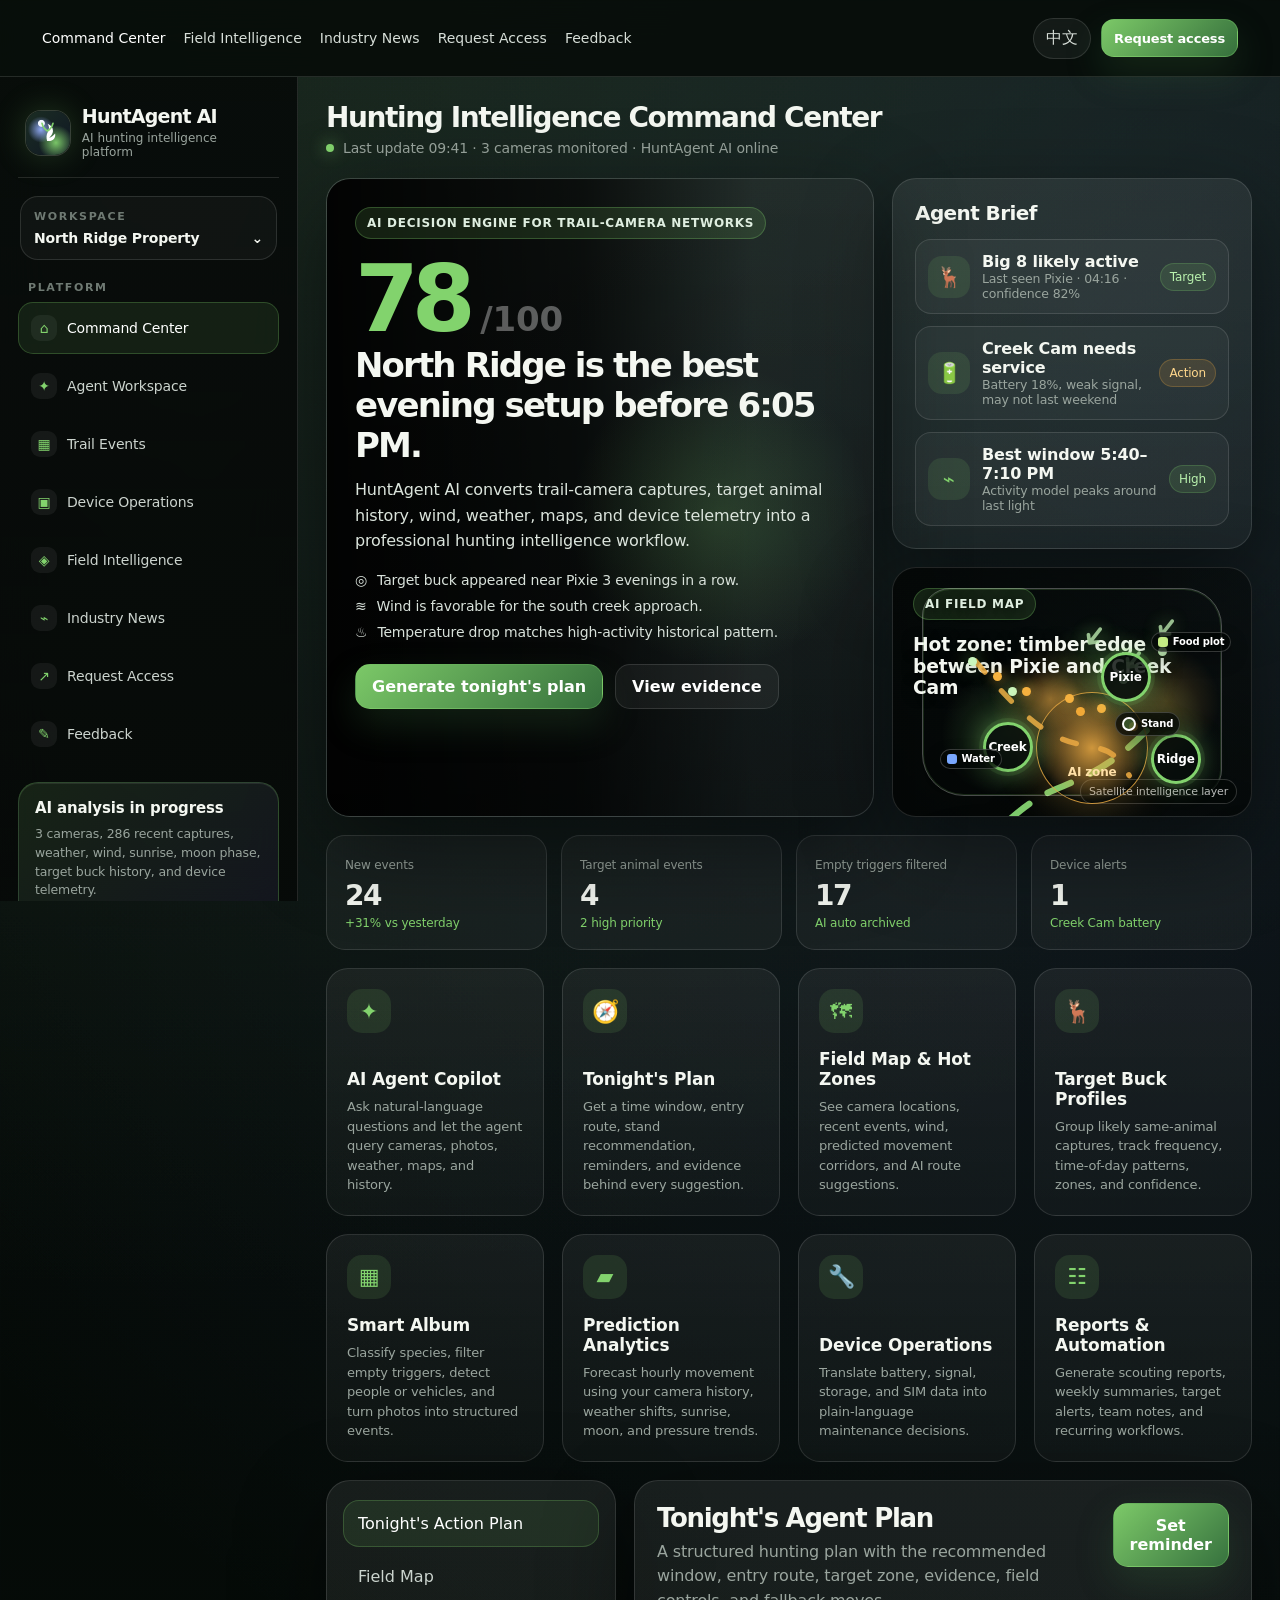
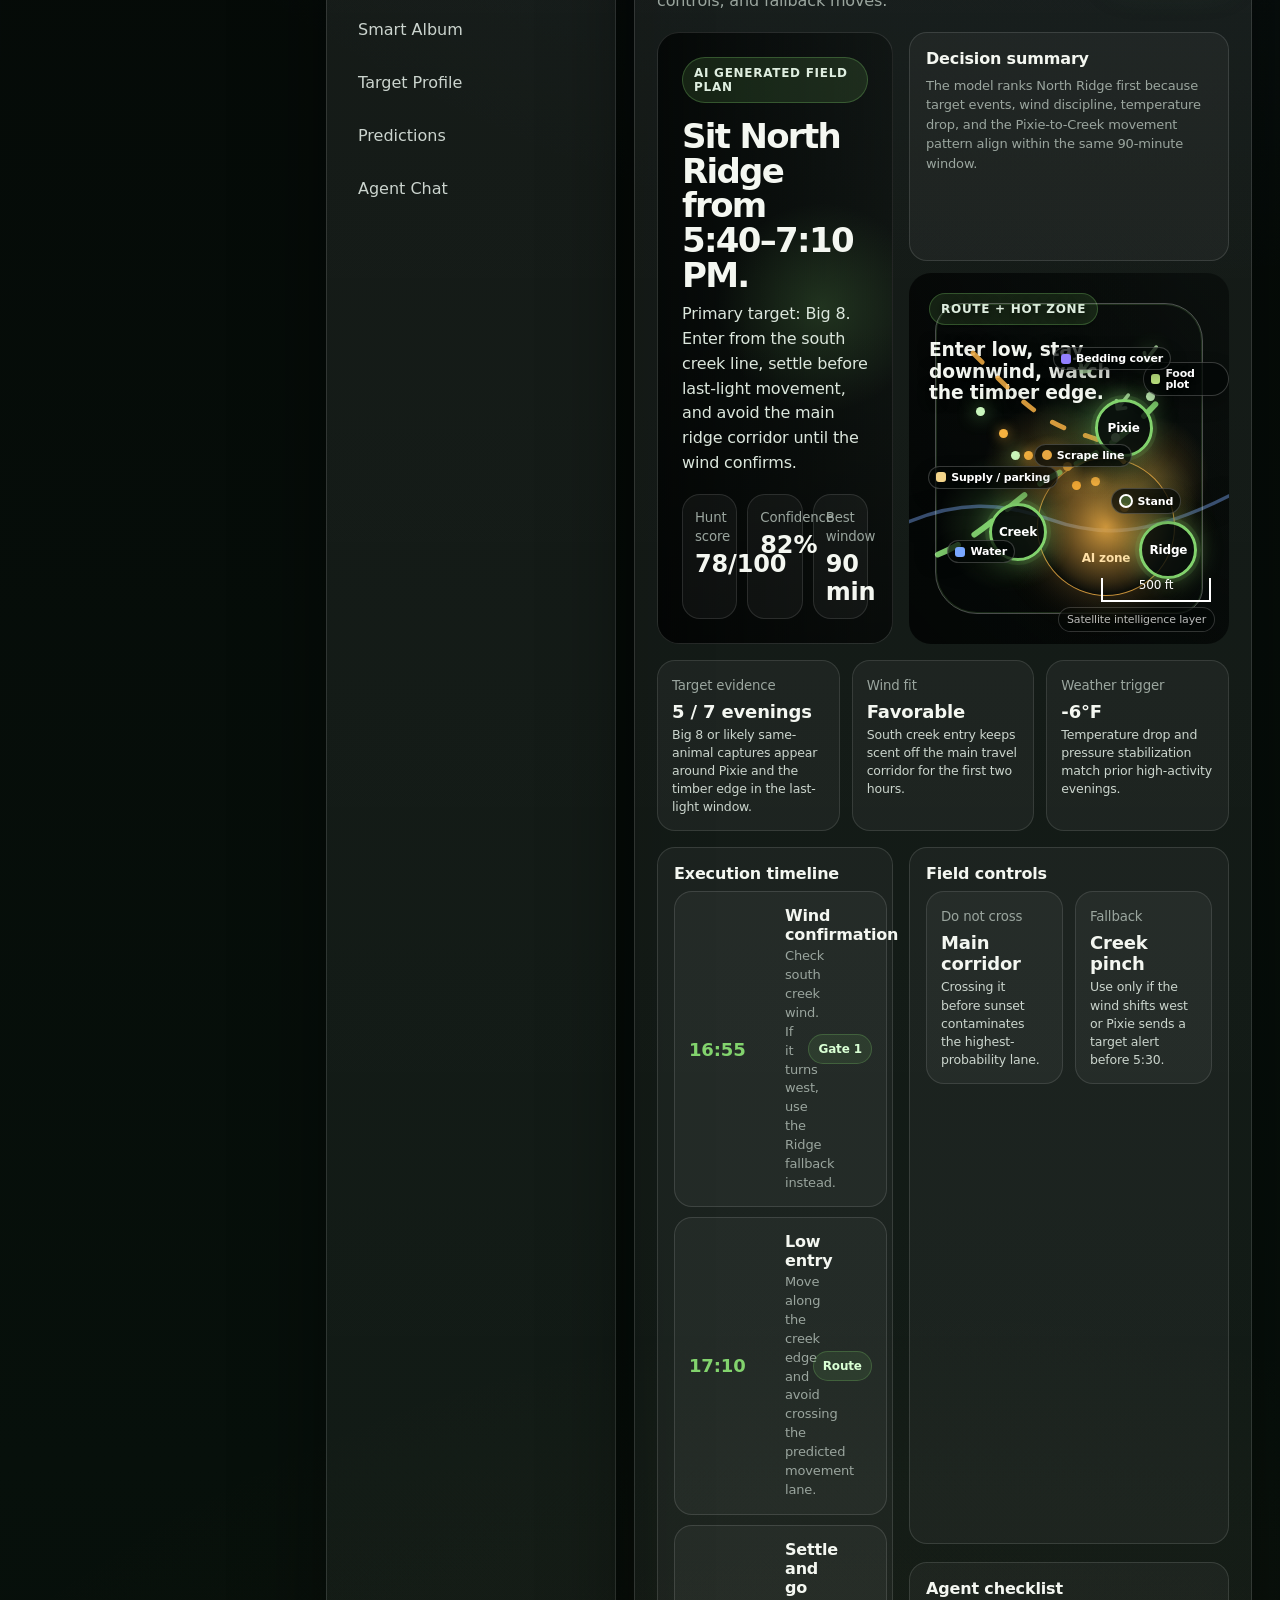
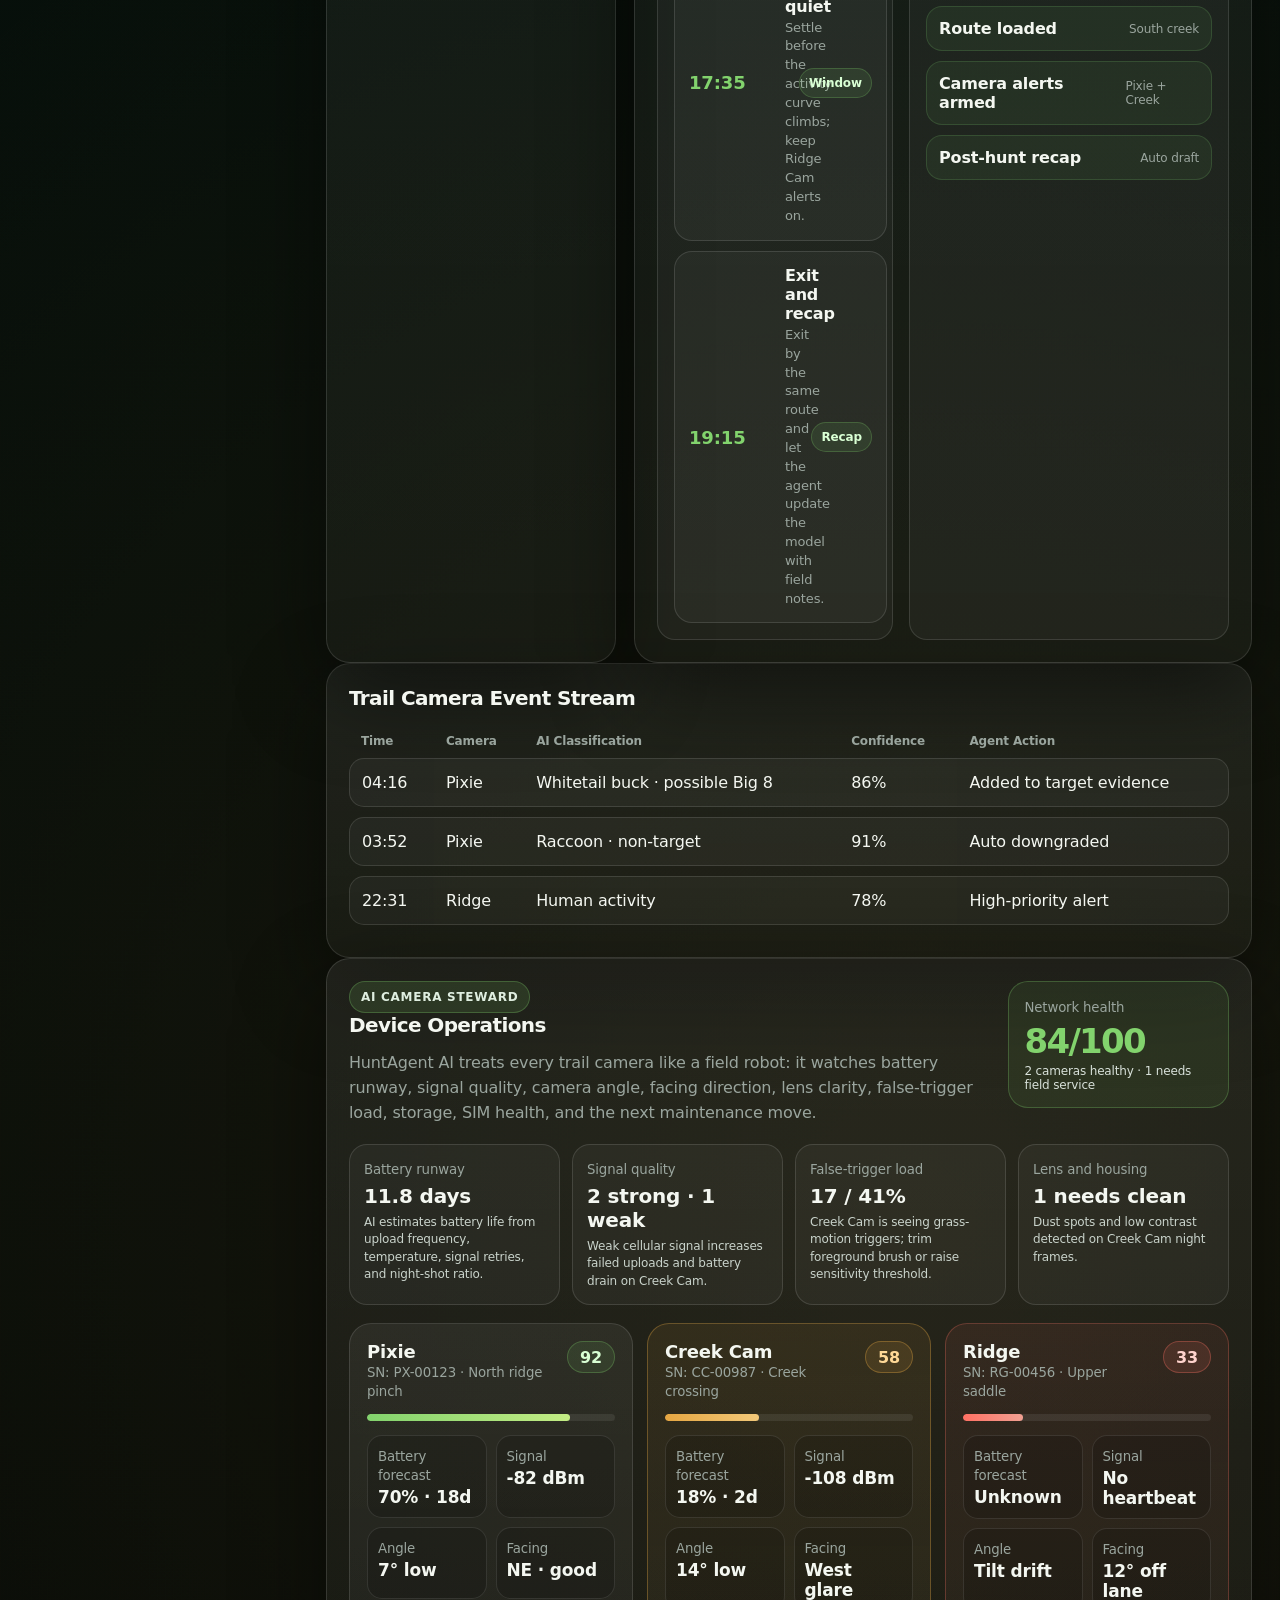
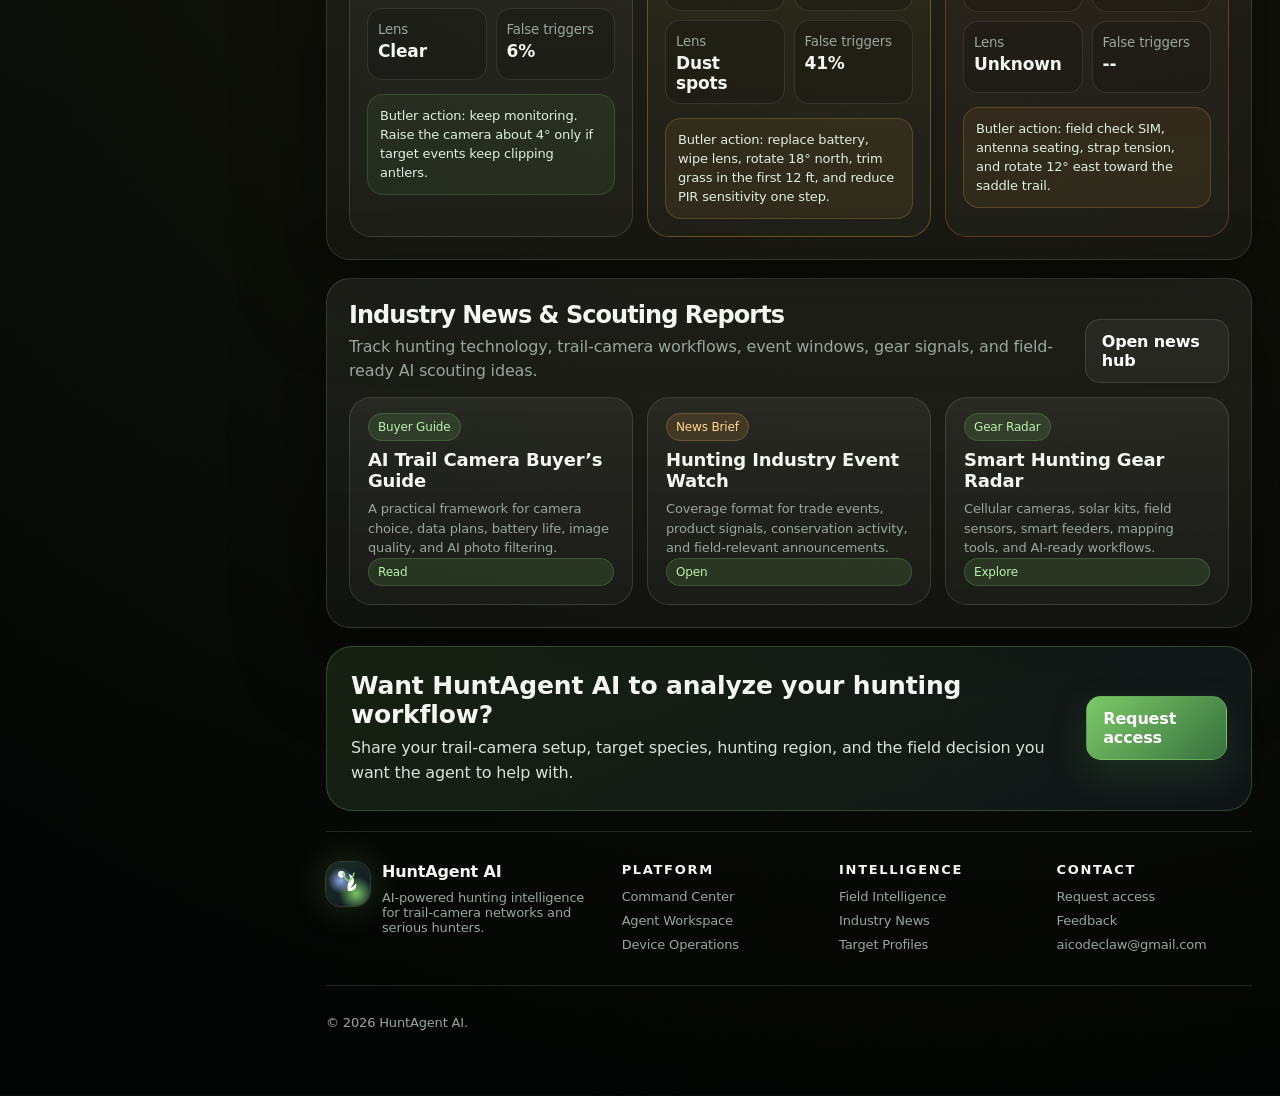
==== commit 706cd9b7: "Refine homepage map intelligence" ====
--- a/public/index.html
+++ b/public/index.html
@@ -77,8 +77,11 @@
   min-height: 76px;
   display: flex;
   align-items: center;
-  justify-content: space-between;
+  justify-content: flex-end;
   gap: 22px;
+}
+.site-nav .site-brand {
+  display: none;
 }
 .site-brand {
   display: inline-flex;
@@ -105,6 +108,7 @@
   display: flex;
   align-items: center;
   gap: 18px;
+  margin-right: auto;
   color: #d7ded8;
   font-size: 14px;
   letter-spacing: 0;
@@ -296,6 +300,9 @@
   align-items: center;
   gap: 8px;
 }
+.map-legend em {
+  font-style: normal;
+}
 .legend-dot,
 .legend-ring,
 .legend-hot,
@@ -329,6 +336,89 @@
 }
 .legend-entry {
   border-top: 2px dashed #efab43;
+}
+.legend-water {
+  background: #79a7ff;
+  border-radius: 3px;
+}
+.legend-food {
+  background: #c3ec84;
+  border-radius: 3px;
+}
+.legend-bedding {
+  background: rgba(147, 128, 255, 0.8);
+  border-radius: 3px;
+}
+.map-feature {
+  position: absolute;
+  z-index: 4;
+  display: inline-flex;
+  align-items: center;
+  gap: 5px;
+  border: 1px solid rgba(255, 255, 255, 0.2);
+  border-radius: 999px;
+  padding: 5px 7px;
+  color: #fff;
+  background: rgba(4, 7, 6, 0.74);
+  box-shadow: 0 8px 18px rgba(0, 0, 0, 0.28);
+  font-size: 11px;
+  font-weight: 900;
+  line-height: 1;
+  text-shadow: 0 1px 6px #000;
+}
+.map-feature:before {
+  content: "";
+  width: 10px;
+  height: 10px;
+  border-radius: 3px;
+}
+.map-feature.water:before { background: #79a7ff; }
+.map-feature.food:before { background: #c3ec84; }
+.map-feature.supply:before { background: #f3d48a; }
+.map-feature.bedding:before { background: #9380ff; }
+.map-feature.stand:before {
+  border-radius: 50%;
+  border: 2px solid #fff;
+  background: rgba(130, 211, 109, 0.3);
+}
+.map-feature.scrape:before {
+  border-radius: 50%;
+  background: #e5a642;
+}
+.feature-water { left: 13%; top: 73%; }
+.feature-food { left: 72%; top: 26%; }
+.feature-supply { left: 7%; top: 50%; }
+.feature-bedding { left: 46%; top: 22%; }
+.feature-stand { left: 62%; top: 58%; }
+.feature-scrape { left: 39%; top: 47%; }
+.map-large .feature-water { left: 12%; top: 72%; }
+.map-large .feature-food { left: 73%; top: 24%; }
+.map-large .feature-supply { left: 6%; top: 52%; }
+.map-large .feature-bedding { left: 45%; top: 20%; }
+.map-large .feature-stand { left: 63%; top: 58%; }
+.map-large .feature-scrape { left: 39%; top: 46%; }
+.track-dot {
+  position: absolute;
+  z-index: 3;
+  width: 9px;
+  height: 9px;
+  border-radius: 50%;
+  background: #f5b13f;
+  box-shadow: 0 0 12px rgba(245, 177, 63, 0.7);
+}
+.track-dot.t1 { left: 28%; top: 42%; }
+.track-dot.t2 { left: 36%; top: 48%; }
+.track-dot.t3 { left: 48%; top: 51%; }
+.track-dot.t4 { left: 57%; top: 55%; }
+.track-dot.t5 { left: 66%; top: 62%; }
+.map-boundary {
+  position: absolute;
+  inset: 8%;
+  z-index: 1;
+  border: 1px solid rgba(255, 255, 255, 0.28);
+  border-radius: 28px 38px 26px 42px;
+  box-shadow: inset 0 0 0 1px rgba(130, 211, 109, 0.16);
+  pointer-events: none;
 }
 .map-scale {
   position: absolute;
@@ -348,6 +438,15 @@
 .map:not(.map-large) .map-legend,
 .map:not(.map-large) .map-scale {
   display: none;
+}
+.map:not(.map-large) .feature-supply,
+.map:not(.map-large) .feature-scrape,
+.map:not(.map-large) .feature-bedding {
+  display: none;
+}
+.map:not(.map-large) .map-feature {
+  padding: 4px 6px;
+  font-size: 10px;
 }
 .map-large .map-title {
   max-width: 68%;
@@ -985,7 +1084,7 @@
         </div>
       </div>
     </div>
-    <div class="view" id="mapview"><div class="view-head"><div><h3 data-en="Field Map & AI Hot Zones" data-zh="猎场地图与 AI 热区">Field Map & AI Hot Zones</h3><p data-en="A desktop map layer for cameras, animal events, wind, suggested routes, and predicted movement corridors." data-zh="桌面地图图层展示相机、动物事件、风向、推荐路线和预测活动走廊。">A desktop map layer for cameras, animal events, wind, suggested routes, and predicted movement corridors.</p></div><button class="btn" data-en="Generate route" data-zh="生成路线">Generate route</button></div><div class="map map-large" style="min-height:430px"><div class="map-title"><span class="kicker" data-en="SW wind 6 mph · next 12 hours" data-zh="西南风 6mph · 未来 12 小时">SW wind 6 mph · next 12 hours</span><h3 data-en="Recommended route avoids the main travel corridor." data-zh="推荐路线避开主活动通道。">Recommended route avoids the main travel corridor.</h3></div><svg class="map-lines" viewBox="0 0 100 100" preserveAspectRatio="none" aria-hidden="true"><path class="route-channel" d="M-5 80 C15 70 30 72 44 77 S74 84 105 67"/><path class="route-recommend" d="M9 88 C24 82 33 70 44 64 S64 55 77 41"/><path class="route-buck" d="M20 25 C30 35 39 45 50 49 S60 51 68 60"/></svg><div class="wind-arrow w1">➜</div><div class="wind-arrow w2">➜</div><div class="wind-arrow w3">➜</div><div class="map-event e1"></div><div class="map-event e2"></div><div class="map-event target-event e3"></div><div class="map-event e4"></div><div class="map-event e5"></div><div class="map-event e6"></div><div class="map-event e7"></div><div class="map-event target-event e8"></div><div class="map-pin pin1">Pixie</div><div class="map-pin pin2">Creek</div><div class="map-pin pin3">Ridge</div><div class="heat">🦌</div><div class="map-legend"><span><i class="legend-ring"></i>Camera location</span><span><i class="legend-dot"></i>Recent event</span><span><i class="legend-hot"></i>Target hot zone</span><span><i class="legend-entry"></i>Buck route</span><span><i class="legend-route"></i>Recommended entry</span></div><div class="map-scale">500 ft</div></div></div>
+    <div class="view" id="mapview"><div class="view-head"><div><h3 data-en="Field Map & AI Hot Zones" data-zh="猎场地图与 AI 热区">Field Map & AI Hot Zones</h3><p data-en="A hunting map layer for cameras, water, food plots, bedding cover, supply points, animal tracks, wind, suggested routes, and predicted movement corridors." data-zh="猎场地图图层展示相机、水源、食物地、卧床区、补给点、动物轨迹、风向、推荐路线和预测活动走廊。">A hunting map layer for cameras, water, food plots, bedding cover, supply points, animal tracks, wind, suggested routes, and predicted movement corridors.</p></div><button class="btn" data-en="Generate route" data-zh="生成路线">Generate route</button></div><div class="map map-large" style="min-height:430px"><div class="map-title"><span class="kicker" data-en="SW wind 6 mph · next 12 hours" data-zh="西南风 6mph · 未来 12 小时">SW wind 6 mph · next 12 hours</span><h3 data-en="Route threads between water, food, bedding cover, and the main trail." data-zh="路线穿过水源、食物地、卧床区与主活动道之间。">Route threads between water, food, bedding cover, and the main trail.</h3></div><svg class="map-lines" viewBox="0 0 100 100" preserveAspectRatio="none" aria-hidden="true"><path class="route-channel" d="M-5 80 C15 70 30 72 44 77 S74 84 105 67"/><path class="route-recommend" d="M9 88 C24 82 33 70 44 64 S64 55 77 41"/><path class="route-buck" d="M20 25 C30 35 39 45 50 49 S60 51 68 60"/></svg><div class="wind-arrow w1">➜</div><div class="wind-arrow w2">➜</div><div class="wind-arrow w3">➜</div><div class="map-event e1"></div><div class="map-event e2"></div><div class="map-event target-event e3"></div><div class="map-event e4"></div><div class="map-event e5"></div><div class="map-event e6"></div><div class="map-event e7"></div><div class="map-event target-event e8"></div><div class="map-pin pin1">Pixie</div><div class="map-pin pin2">Creek</div><div class="map-pin pin3">Ridge</div><div class="heat">AI</div><div class="map-legend"><span><i class="legend-ring"></i>Camera location</span><span><i class="legend-dot"></i>Recent event</span><span><i class="legend-hot"></i>Target hot zone</span><span><i class="legend-entry"></i>Buck route</span><span><i class="legend-route"></i>Recommended entry</span></div><div class="map-scale">500 ft</div></div></div>
     <div class="view" id="album"><div class="view-head"><div><h3 data-en="Smart Album" data-zh="智能图集">Smart Album</h3><p data-en="Photos are organized as evidence, not just thumbnails: species, confidence, camera, time, target match, and user correction." data-zh="照片被整理为证据，而不只是缩略图：物种、置信度、相机、时间、目标匹配和人工纠错。">Photos are organized as evidence, not just thumbnails: species, confidence, camera, time, target match, and user correction.</p></div><button class="btn" data-en="Confirm all high-confidence" data-zh="确认所有高置信度">Confirm all high-confidence</button></div><div class="album"><div class="photo"><div class="cap"><b data-en="Whitetail buck · Pixie" data-zh="白尾鹿公鹿 · Pixie">Whitetail buck · Pixie</b><small data-en="04:16 · 86% confidence · possible Big 8" data-zh="04:16 · 86% 置信度 · 疑似 Big 8">04:16 · 86% confidence · possible Big 8</small></div></div><div class="photo"><div class="cap"><b data-en="Mature buck · Ridge" data-zh="成熟公鹿 · Ridge">Mature buck · Ridge</b><small data-en="18:12 · target event · add to profile" data-zh="18:12 · 目标事件 · 加入档案">18:12 · target event · add to profile</small></div></div><div class="photo"><div class="cap"><b data-en="Doe group · Creek Cam" data-zh="母鹿群 · Creek Cam">Doe group · Creek Cam</b><small data-en="05:44 · movement corridor evidence" data-zh="05:44 · 活动走廊证据">05:44 · movement corridor evidence</small></div></div><div class="photo"><div class="cap"><b data-en="Human activity" data-zh="人类活动">Human activity</b><small data-en="22:31 · high priority alert" data-zh="22:31 · 高优先级提醒">22:31 · high priority alert</small></div></div><div class="photo"><div class="cap"><b data-en="Empty trigger" data-zh="空触发">Empty trigger</b><small data-en="Auto-filtered and archived" data-zh="自动过滤并归档">Auto-filtered and archived</small></div></div><div class="photo"><div class="cap"><b data-en="Turkey · non-target" data-zh="火鸡 · 非目标">Turkey · non-target</b><small data-en="Automatically downgraded" data-zh="自动降权">Automatically downgraded</small></div></div></div></div>
     <div class="view" id="profile"><div class="view-head"><div><h3 data-en="Target Animal Profile: Big 8" data-zh="目标动物档案：Big 8">Target Animal Profile: Big 8</h3><p data-en="The agent groups likely same-animal captures and builds a profile with evidence, pattern, zone, and confidence." data-zh="Agent 聚合同一只动物的照片，并建立证据、规律、区域和置信度档案。">The agent groups likely same-animal captures and builds a profile with evidence, pattern, zone, and confidence.</p></div><span class="tag">82% confidence</span></div><div class="profile"><div class="buck-photo"></div><div class="grid"><div class="stats" style="margin:0"><div class="stat"><small data-en="Last 7 days" data-zh="最近 7 天">Last 7 days</small><b>6</b><em data-en="appearances" data-zh="次出现">appearances</em></div><div class="stat"><small data-en="Peak times" data-zh="高频时间">Peak times</small><b>5:20 / 6:10</b><em data-en="AM / PM" data-zh="清晨 / 黄昏">AM / PM</em></div><div class="stat"><small data-en="Common zone" data-zh="常出现区域">Common zone</small><b data-en="North edge" data-zh="北坡林缘">North edge</b><em>68%</em></div><div class="stat"><small data-en="Trend" data-zh="趋势">Trend</small><b data-en="Rising" data-zh="Rising">Rising</b><em>+15%</em></div></div><div class="mini"><h4 data-en="Activity distribution" data-zh="活跃时间分布">Activity distribution</h4><div class="bars"><span style="--h:8"></span><span style="--h:10"></span><span style="--h:12"></span><span style="--h:16"></span><span style="--h:52"></span><span style="--h:87"></span><span style="--h:66"></span><span style="--h:41"></span><span style="--h:18"></span><span style="--h:13"></span><span style="--h:12"></span><span style="--h:20"></span><span style="--h:18"></span><span style="--h:22"></span><span style="--h:28"></span><span style="--h:31"></span><span style="--h:44"></span><span style="--h:70"></span><span style="--h:91"></span><span style="--h:65"></span><span style="--h:46"></span><span style="--h:22"></span><span style="--h:15"></span><span style="--h:11"></span></div></div></div></div></div>
     <div class="view" id="predict">
@@ -1022,6 +1121,55 @@
 const langBtn = document.getElementById('langBtn');
 const workspace = document.getElementById('workspace');
 let lang = localStorage.getItem('huntagent-lang') || 'en';
+const fieldLayers = [
+  { cls: 'map-boundary' },
+  { cls: 'map-feature water feature-water', en: 'Water', zh: '水源' },
+  { cls: 'map-feature food feature-food', en: 'Food plot', zh: '食物地' },
+  { cls: 'map-feature supply feature-supply', en: 'Supply / parking', zh: '补给 / 停车' },
+  { cls: 'map-feature bedding feature-bedding', en: 'Bedding cover', zh: '卧床区' },
+  { cls: 'map-feature stand feature-stand', en: 'Stand', zh: '树站' },
+  { cls: 'map-feature scrape feature-scrape', en: 'Scrape line', zh: '擦痕线' },
+  { cls: 'track-dot t1' },
+  { cls: 'track-dot t2' },
+  { cls: 'track-dot t3' },
+  { cls: 'track-dot t4' },
+  { cls: 'track-dot t5' }
+];
+const fieldLegend = [
+  { cls: 'legend-water', en: 'Water source', zh: '水源' },
+  { cls: 'legend-food', en: 'Food plot', zh: '食物地' },
+  { cls: 'legend-bedding', en: 'Bedding cover', zh: '卧床区' }
+];
+function enhanceMaps() {
+  document.querySelectorAll('.map').forEach(map => {
+    if (map.dataset.fieldLayers === 'ready') return;
+    fieldLayers.forEach(layer => {
+      const el = document.createElement('div');
+      el.className = layer.cls;
+      if (layer.en) {
+        el.dataset.en = layer.en;
+        el.dataset.zh = layer.zh;
+        el.textContent = layer.en;
+      }
+      map.appendChild(el);
+    });
+    const legend = map.querySelector('.map-legend');
+    if (legend) {
+      fieldLegend.forEach(item => {
+        const row = document.createElement('span');
+        const icon = document.createElement('i');
+        icon.className = item.cls;
+        const label = document.createElement('em');
+        label.dataset.en = item.en;
+        label.dataset.zh = item.zh;
+        label.textContent = item.en;
+        row.append(icon, label);
+        legend.appendChild(row);
+      });
+    }
+    map.dataset.fieldLayers = 'ready';
+  });
+}
 function setLang(l) {
   lang = l;
   localStorage.setItem('huntagent-lang', l);
@@ -1039,6 +1187,7 @@
   if (workspace && options.scroll) workspace.scrollIntoView({ block: 'start', behavior: 'smooth' });
 }
 if (langBtn) langBtn.onclick = () => setLang(lang === 'en' ? 'zh' : 'en');
+enhanceMaps();
 setLang(lang);
 $('.tabs button').forEach(b => b.onclick = () => showView(b.dataset.view));
 document.getElementById('generatePlanBtn')?.addEventListener('click', () => showView('plan', { generated: true, scroll: true }));
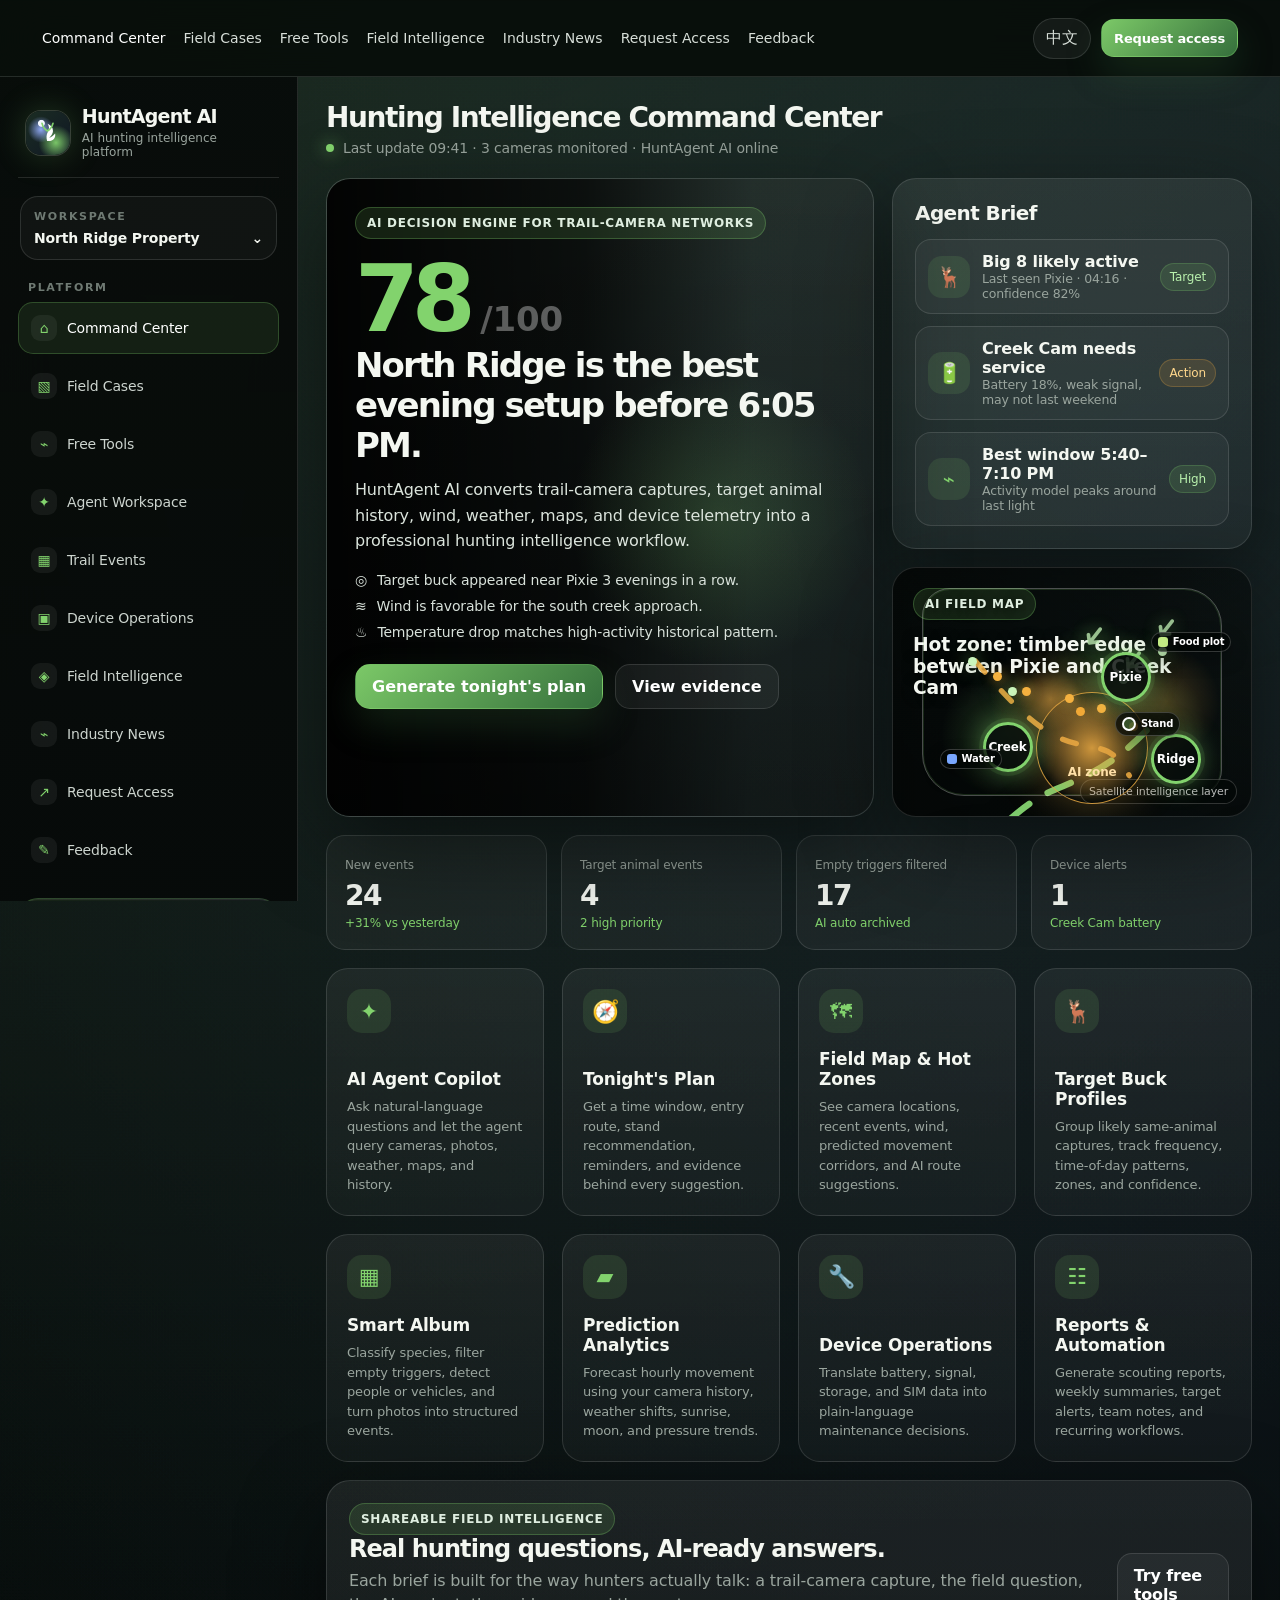
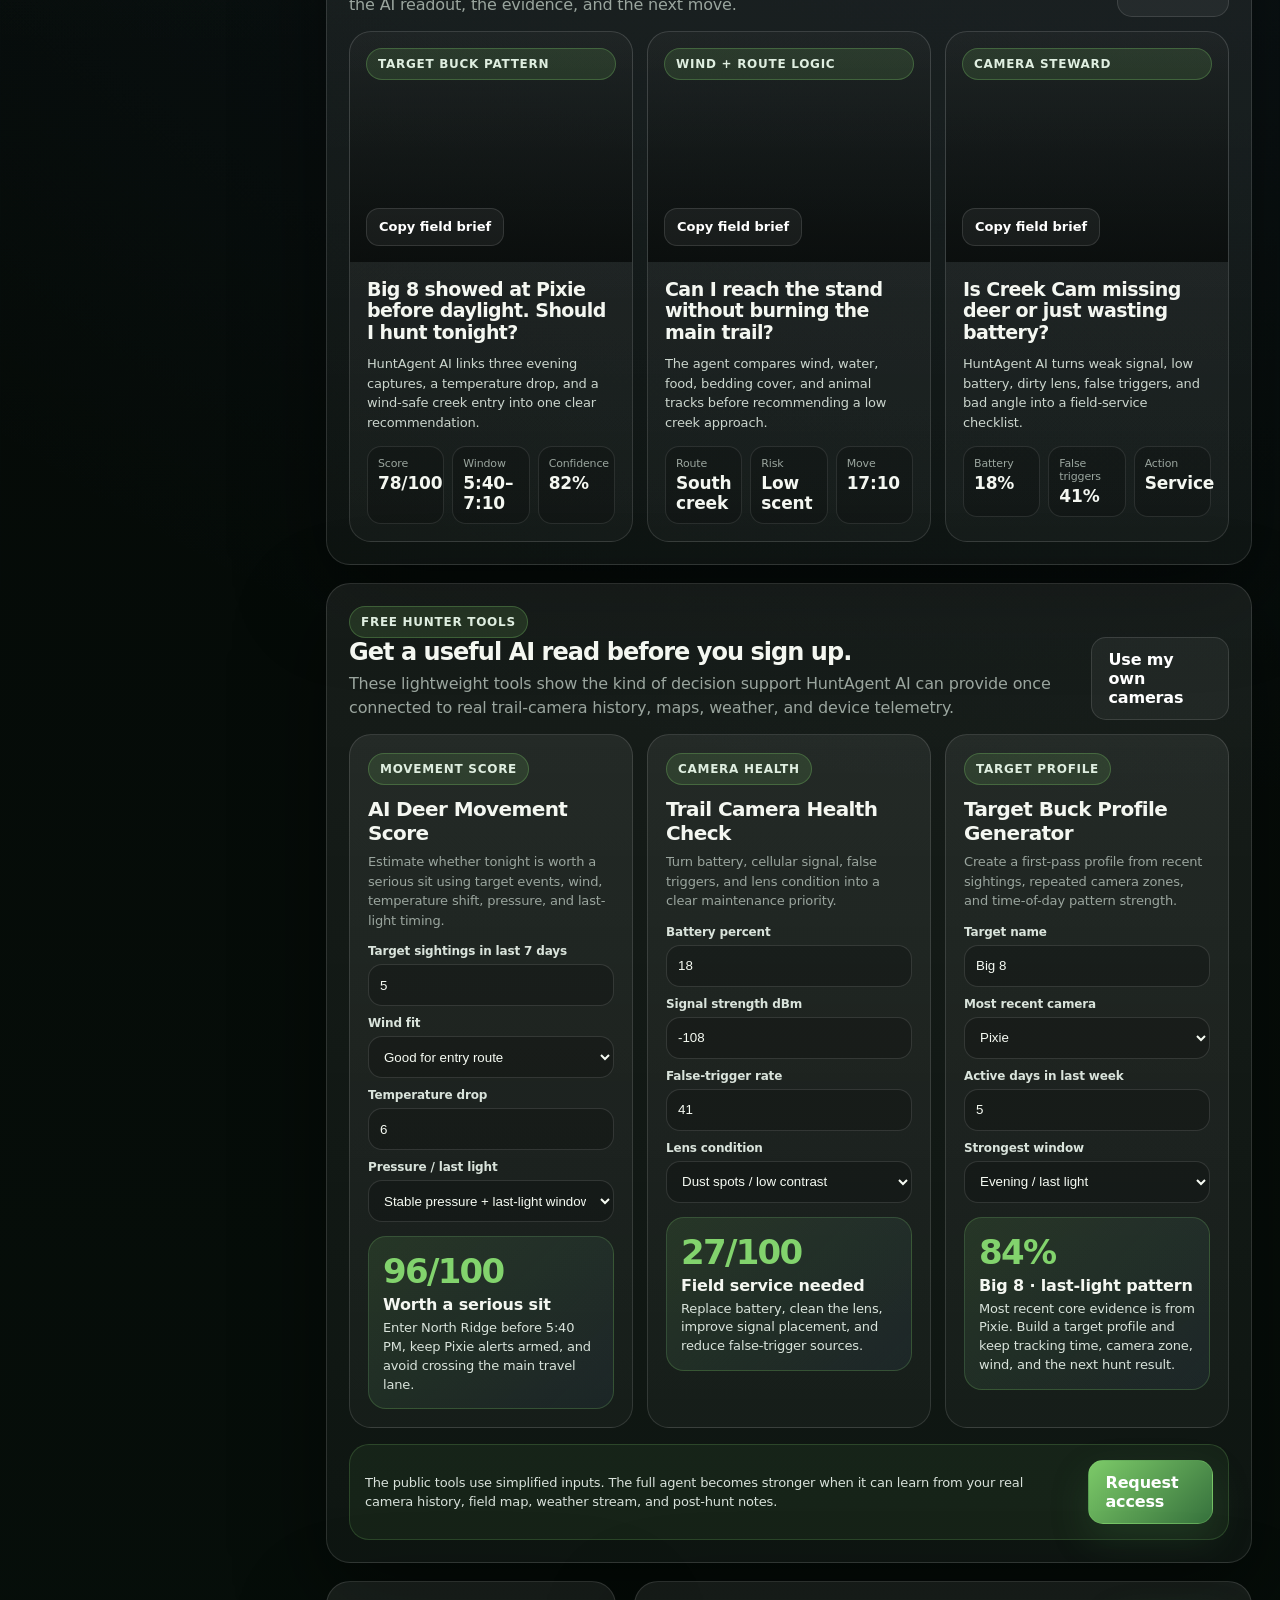
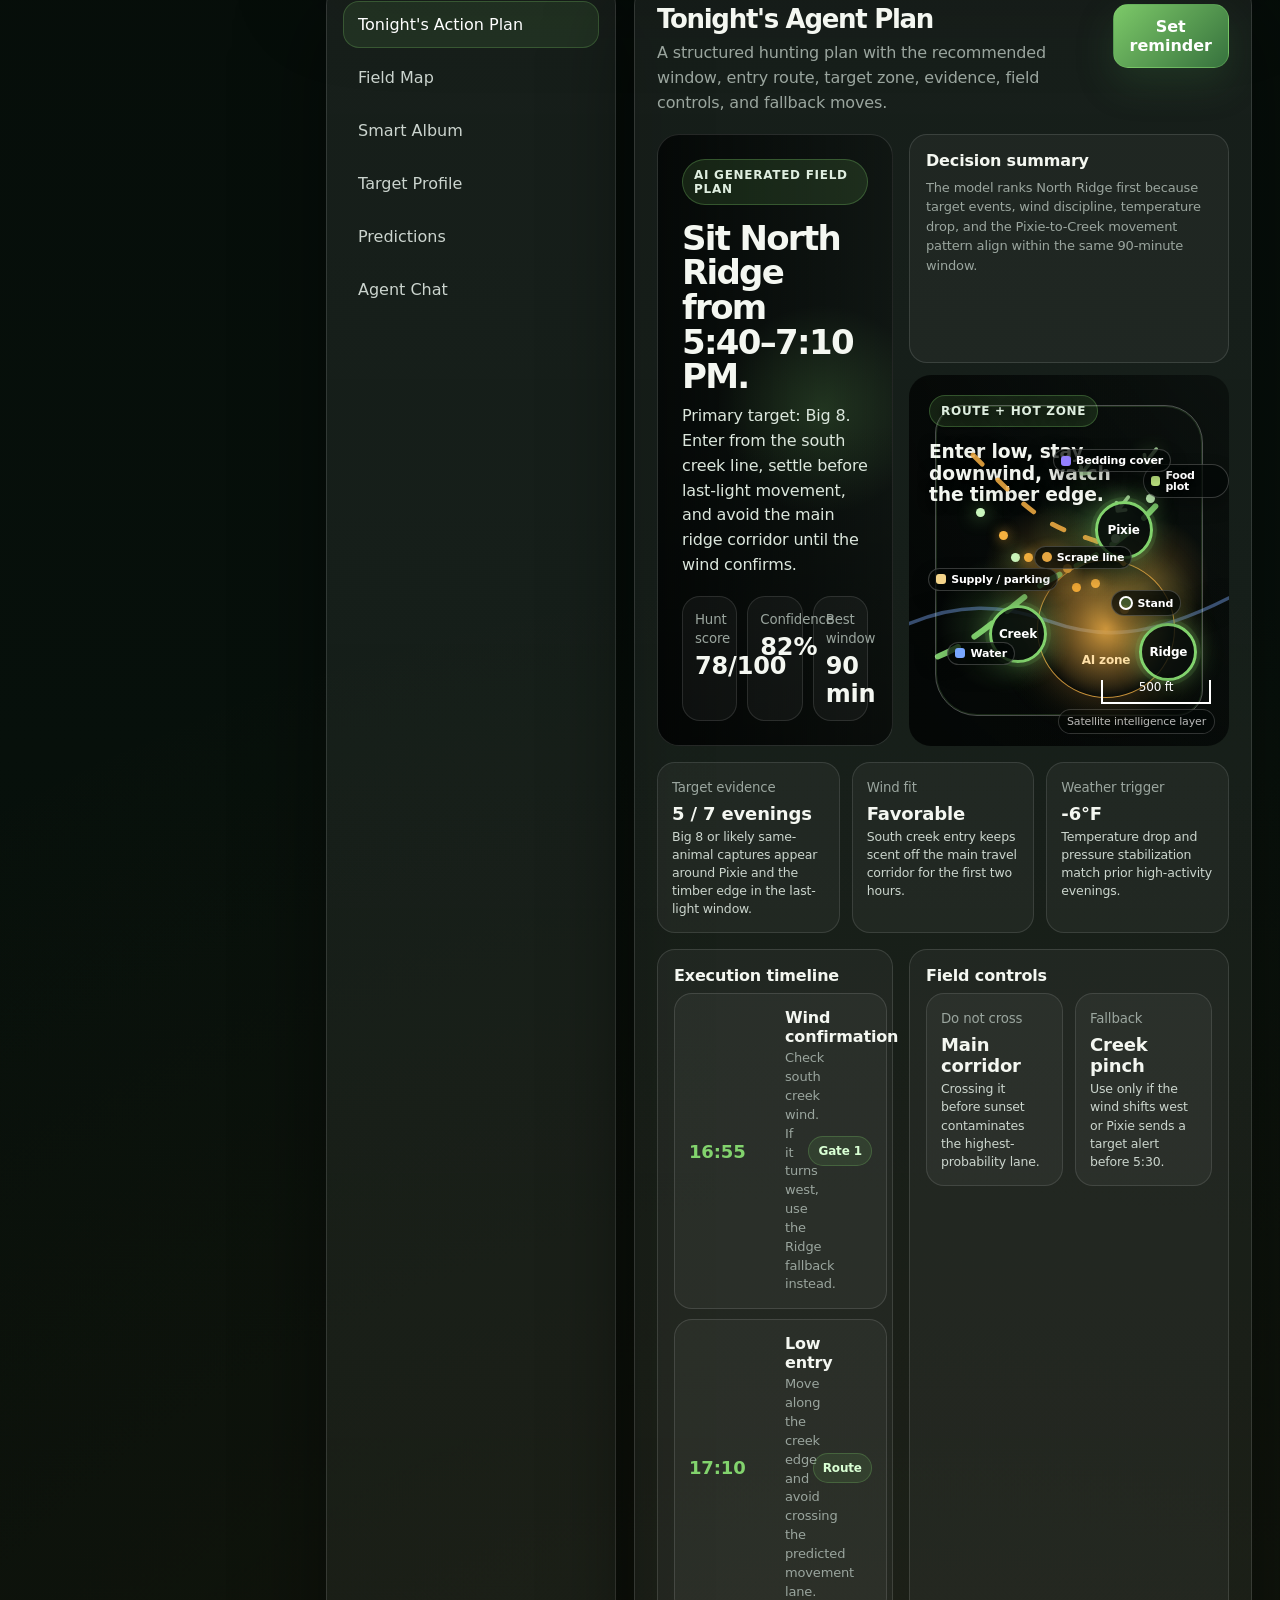
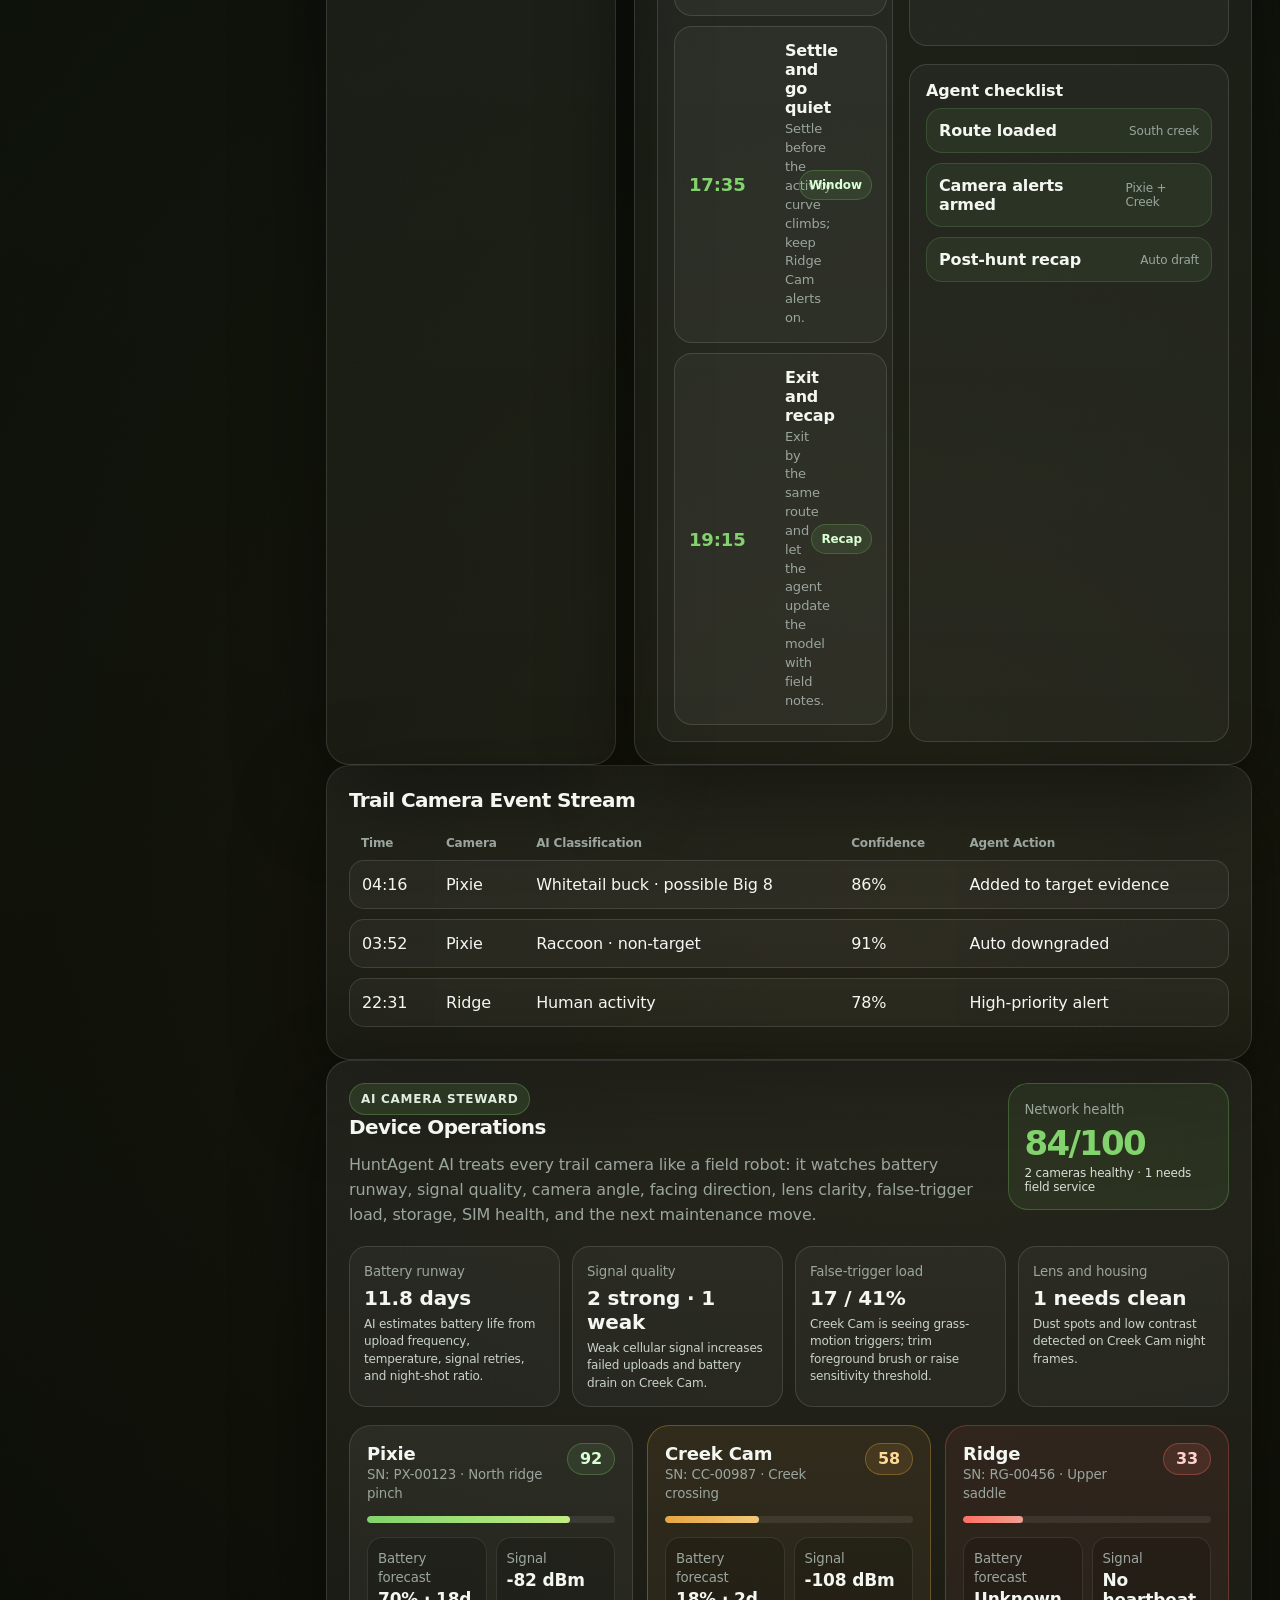
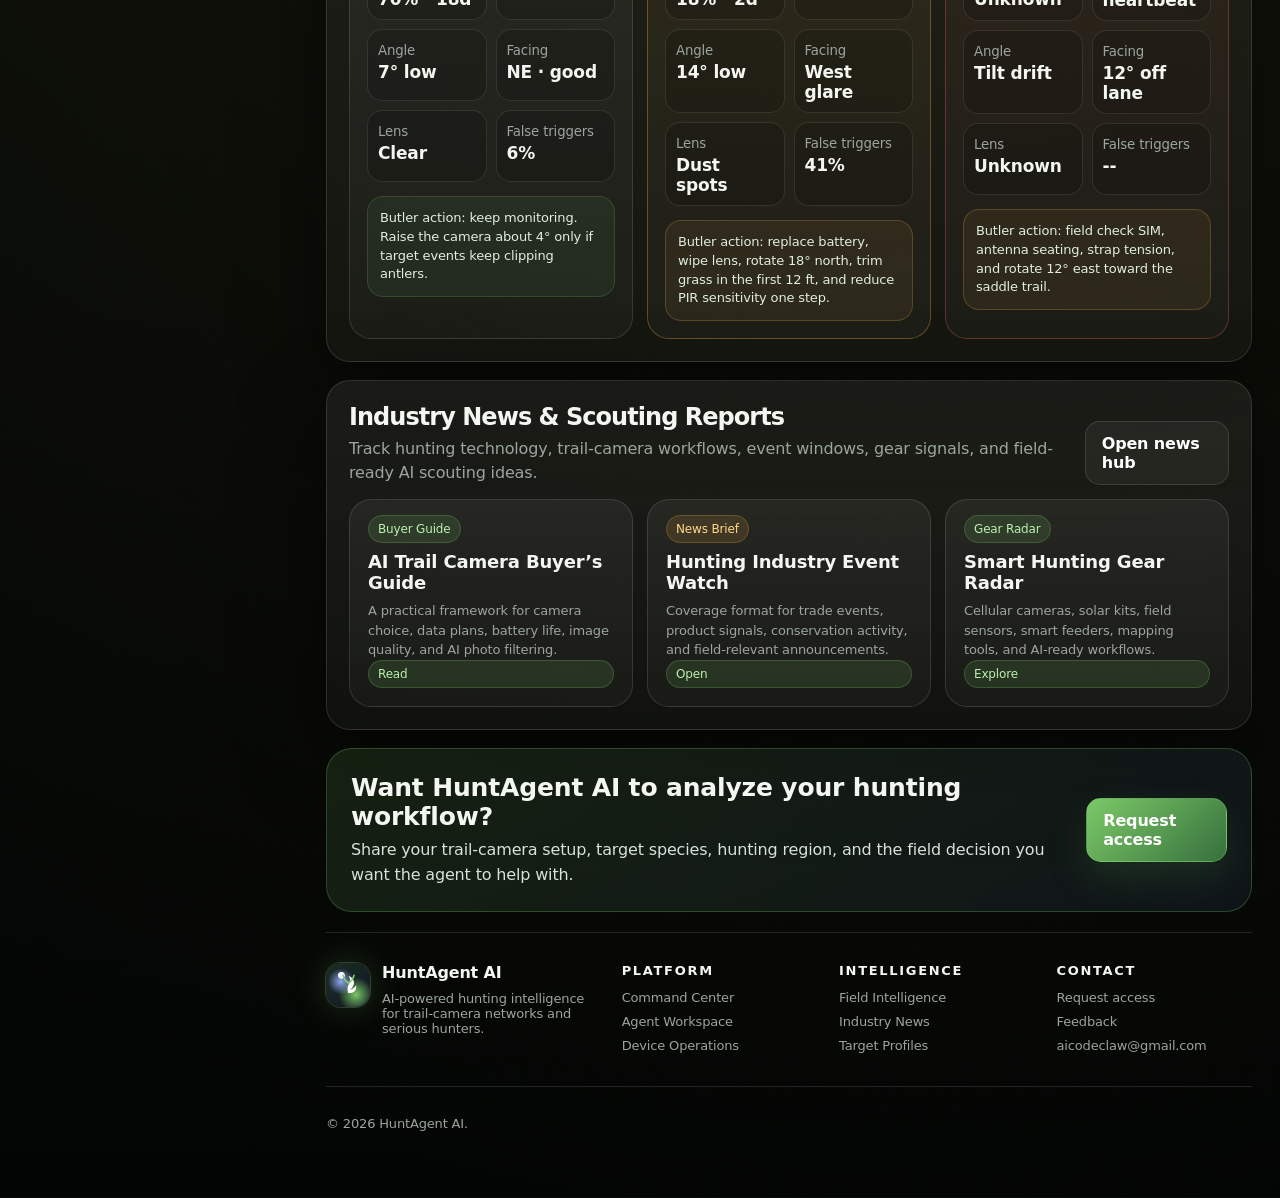
==== commit 437c6d01: "Add lead capture cases and free tools" ====
--- a/public/index.html
+++ b/public/index.html
@@ -460,7 +460,7 @@
   height: 138px;
 }
 section[id] {
-  scroll-margin-top: 96px;
+  scroll-margin-top: 128px;
 }
 .activity-heat {
   position: absolute;
@@ -987,6 +987,178 @@
 #plan.generated .generated-pulse {
   display: block;
 }
+.field-cases,
+.free-tools {
+  margin-top: 18px;
+}
+.case-grid {
+  display: grid;
+  grid-template-columns: repeat(3, minmax(0, 1fr));
+  gap: 14px;
+}
+.case-card {
+  border: 1px solid var(--line);
+  border-radius: 22px;
+  overflow: hidden;
+  background: linear-gradient(180deg, rgba(255, 255, 255, 0.06), rgba(255, 255, 255, 0.032));
+}
+.case-image {
+  position: relative;
+  min-height: 230px;
+  padding: 16px;
+  display: flex;
+  flex-direction: column;
+  justify-content: space-between;
+  background:
+    linear-gradient(0deg, rgba(4, 7, 6, 0.74), rgba(4, 7, 6, 0.18)),
+    var(--buck) center / cover no-repeat;
+}
+.case-card:nth-child(2) .case-image {
+  background-image:
+    linear-gradient(0deg, rgba(4, 7, 6, 0.74), rgba(4, 7, 6, 0.18)),
+    var(--buck2);
+}
+.case-card:nth-child(3) .case-image {
+  background-image:
+    linear-gradient(0deg, rgba(4, 7, 6, 0.74), rgba(4, 7, 6, 0.2)),
+    var(--deer);
+}
+.case-image .btn {
+  align-self: flex-start;
+}
+.case-body {
+  padding: 17px;
+}
+.case-body h4 {
+  margin: 0 0 10px;
+  font-size: 19px;
+  line-height: 1.15;
+  letter-spacing: -0.03em;
+}
+.case-body p {
+  margin: 0;
+  color: #cbd5cd;
+  font-size: 13px;
+  line-height: 1.5;
+}
+.case-proof {
+  display: grid;
+  grid-template-columns: repeat(3, minmax(0, 1fr));
+  gap: 8px;
+  margin-top: 14px;
+}
+.case-proof div {
+  border: 1px solid rgba(255, 255, 255, 0.1);
+  border-radius: 14px;
+  padding: 10px;
+  background: rgba(0, 0, 0, 0.18);
+}
+.case-proof small {
+  display: block;
+  color: var(--muted);
+  font-size: 11px;
+}
+.case-proof b {
+  display: block;
+  margin-top: 3px;
+  font-size: 17px;
+}
+.tool-grid {
+  display: grid;
+  grid-template-columns: repeat(3, minmax(0, 1fr));
+  gap: 14px;
+}
+.tool-card {
+  border: 1px solid var(--line);
+  border-radius: 22px;
+  padding: 18px;
+  background: linear-gradient(180deg, rgba(255, 255, 255, 0.065), rgba(255, 255, 255, 0.033));
+}
+.tool-card h4 {
+  margin: 12px 0 7px;
+  font-size: 20px;
+  letter-spacing: -0.03em;
+}
+.tool-card p {
+  margin: 0 0 14px;
+  color: var(--muted);
+  font-size: 13px;
+  line-height: 1.5;
+}
+.tool-form {
+  display: grid;
+  gap: 10px;
+}
+.tool-field {
+  display: grid;
+  gap: 6px;
+}
+.tool-field span {
+  color: #d9e3db;
+  font-size: 12px;
+  font-weight: 800;
+}
+.tool-field input,
+.tool-field select {
+  width: 100%;
+  min-height: 42px;
+  border: 1px solid var(--line);
+  border-radius: 14px;
+  padding: 9px 11px;
+  color: #f6fbf3;
+  background: rgba(0, 0, 0, 0.2);
+  outline: none;
+}
+.tool-field select option {
+  color: #111;
+}
+.tool-field input:focus,
+.tool-field select:focus {
+  border-color: rgba(130, 211, 109, 0.55);
+  box-shadow: 0 0 0 3px rgba(130, 211, 109, 0.12);
+}
+.tool-result {
+  margin-top: 14px;
+  border: 1px solid rgba(130, 211, 109, 0.22);
+  border-radius: 18px;
+  padding: 14px;
+  background: linear-gradient(135deg, rgba(130, 211, 109, 0.12), rgba(121, 167, 255, 0.06));
+}
+.tool-result strong {
+  display: block;
+  color: var(--green);
+  font-size: 34px;
+  letter-spacing: -0.05em;
+}
+.tool-result b {
+  display: block;
+  margin: 4px 0 5px;
+}
+.tool-result span,
+.tool-result p {
+  display: block;
+  margin: 0;
+  color: #d9e3db;
+  font-size: 13px;
+  line-height: 1.45;
+}
+.tool-cta {
+  margin-top: 16px;
+  display: flex;
+  justify-content: space-between;
+  gap: 14px;
+  align-items: center;
+  border: 1px solid rgba(130, 211, 109, 0.2);
+  border-radius: 20px;
+  padding: 15px;
+  background: rgba(130, 211, 109, 0.07);
+}
+.tool-cta p {
+  margin: 0;
+  color: #d8e1da;
+  font-size: 13px;
+  line-height: 1.5;
+}
 @media (max-width: 1100px) {
   .device-grid,
   .care-grid,
@@ -994,7 +1166,9 @@
   .plan-execution,
   .prediction-hero,
   .model-grid,
-  .forecast-zones {
+  .forecast-zones,
+  .case-grid,
+  .tool-grid {
     grid-template-columns: repeat(2, minmax(0, 1fr));
   }
 }
@@ -1013,8 +1187,15 @@
   .prediction-hero,
   .model-grid,
   .forecast-zones,
-  .signal-grid {
+  .signal-grid,
+  .case-grid,
+  .tool-grid,
+  .case-proof {
     grid-template-columns: 1fr;
+  }
+  .tool-cta {
+    flex-direction: column;
+    align-items: stretch;
   }
   .plan-step {
     grid-template-columns: 1fr;
@@ -1041,6 +1222,8 @@
     <a class="site-brand" href="/" aria-label="HuntAgent AI home"><span class="logo"><svg viewBox="0 0 64 64" fill="none"><path d="M31 50c-2-8-2-15 2-22 4-8 3-13-1-19 8 3 13 9 13 17 0 5-3 10-9 16 5-1 10-5 14-10 2 9-3 19-19 18Z" fill="white"/><path d="M19 8c2 8 6 14 13 18M45 8c-2 8-6 14-13 18" stroke="#82d36d" stroke-width="4" stroke-linecap="round"/></svg></span><span><strong>HuntAgent AI</strong><span data-en="Hunter intelligence" data-zh="猎人情报">Hunter intelligence</span></span></a>
     <nav class="site-nav-links" aria-label="Primary">
       <a class="active" href="/" data-en="Command Center" data-zh="指挥中心">Command Center</a>
+      <a href="#field-cases" data-en="Field Cases" data-zh="实战案例">Field Cases</a>
+      <a href="#free-tools" data-en="Free Tools" data-zh="免费工具">Free Tools</a>
       <a href="/insights" data-en="Field Intelligence" data-zh="猎场情报">Field Intelligence</a>
       <a href="/news" data-en="Industry News" data-zh="行业新闻">Industry News</a>
       <a href="/contact" data-en="Request Access" data-zh="申请访问">Request Access</a>
@@ -1054,7 +1237,7 @@
   <div class="brand"><div class="logo"><svg viewBox="0 0 64 64" fill="none"><path d="M31 50c-2-8-2-15 2-22 4-8 3-13-1-19 8 3 13 9 13 17 0 5-3 10-9 16 5-1 10-5 14-10 2 9-3 19-19 18Z" fill="white"/><path d="M19 8c2 8 6 14 13 18M45 8c-2 8-6 14-13 18" stroke="#82d36d" stroke-width="4" stroke-linecap="round"/></svg></div><div><h1>HuntAgent AI</h1><small data-en="AI hunting intelligence platform" data-zh="专业级 AI 猎场情报平台">AI hunting intelligence platform</small></div></div>
   <div class="select"><small data-en="Workspace" data-zh="工作区">Workspace</small><strong><span data-en="North Ridge Property" data-zh="North Ridge 猎场">North Ridge Property</span><span>⌄</span></strong></div>
   <div class="nav-title" data-en="Platform" data-zh="平台功能">Platform</div>
-  <nav class="nav"><a class="active" href="#dashboard"><i>⌂</i><span data-en="Command Center" data-zh="指挥中心">Command Center</span></a><a href="#workspace"><i>✦</i><span data-en="Agent Workspace" data-zh="Agent 工作台">Agent Workspace</span></a><a href="#events"><i>▦</i><span data-en="Trail Events" data-zh="相机事件">Trail Events</span></a><a href="#devices"><i>▣</i><span data-en="Device Operations" data-zh="设备运营">Device Operations</span></a><a href="/insights"><i>◈</i><span data-en="Field Intelligence" data-zh="猎场情报">Field Intelligence</span></a><a href="/news"><i>⌁</i><span data-en="Industry News" data-zh="行业新闻">Industry News</span></a><a href="/contact"><i>↗</i><span data-en="Request Access" data-zh="申请访问">Request Access</span></a><a href="/feedback"><i>✎</i><span data-en="Feedback" data-zh="反馈">Feedback</span></a></nav>
+  <nav class="nav"><a class="active" href="#dashboard"><i>⌂</i><span data-en="Command Center" data-zh="指挥中心">Command Center</span></a><a href="#field-cases"><i>▧</i><span data-en="Field Cases" data-zh="实战案例">Field Cases</span></a><a href="#free-tools"><i>⌁</i><span data-en="Free Tools" data-zh="免费工具">Free Tools</span></a><a href="#workspace"><i>✦</i><span data-en="Agent Workspace" data-zh="Agent 工作台">Agent Workspace</span></a><a href="#events"><i>▦</i><span data-en="Trail Events" data-zh="相机事件">Trail Events</span></a><a href="#devices"><i>▣</i><span data-en="Device Operations" data-zh="设备运营">Device Operations</span></a><a href="/insights"><i>◈</i><span data-en="Field Intelligence" data-zh="猎场情报">Field Intelligence</span></a><a href="/news"><i>⌁</i><span data-en="Industry News" data-zh="行业新闻">Industry News</span></a><a href="/contact"><i>↗</i><span data-en="Request Access" data-zh="申请访问">Request Access</span></a><a href="/feedback"><i>✎</i><span data-en="Feedback" data-zh="反馈">Feedback</span></a></nav>
   <div class="agent-card"><h3 data-en="AI analysis in progress" data-zh="AI 正在分析">AI analysis in progress</h3><p data-en="3 cameras, 286 recent captures, weather, wind, sunrise, moon phase, target buck history, and device telemetry." data-zh="3 台相机、286 张近期照片、天气、风向、日出、月相、目标公鹿历史和设备状态。">3 cameras, 286 recent captures, weather, wind, sunrise, moon phase, target buck history, and device telemetry.</p><div class="progress"><span></span></div></div>
 </aside>
 <main class="main">
@@ -1065,6 +1248,8 @@
   </section>
   <section class="stats"><div class="stat"><small data-en="New events" data-zh="新事件">New events</small><b>24</b><em data-en="+31% vs yesterday" data-zh="较昨日 +31%">+31% vs yesterday</em></div><div class="stat"><small data-en="Target animal events" data-zh="目标动物事件">Target animal events</small><b>4</b><em data-en="2 high priority" data-zh="2 个高优先级">2 high priority</em></div><div class="stat"><small data-en="Empty triggers filtered" data-zh="空触发过滤">Empty triggers filtered</small><b>17</b><em data-en="AI auto archived" data-zh="AI 自动归档">AI auto archived</em></div><div class="stat"><small data-en="Device alerts" data-zh="设备预警">Device alerts</small><b>1</b><em data-en="Creek Cam battery" data-zh="Creek Cam 电池">Creek Cam battery</em></div></section>
   <section class="grid modules"><div class="module"><i>✦</i><div><h4 data-en="AI Agent Copilot" data-zh="AI 智能体助手">AI Agent Copilot</h4><p data-en="Ask natural-language questions and let the agent query cameras, photos, weather, maps, and history." data-zh="用自然语言提问，让 Agent 查询相机、照片、天气、地图和历史数据。">Ask natural-language questions and let the agent query cameras, photos, weather, maps, and history.</p></div></div><div class="module"><i>🧭</i><div><h4 data-en="Tonight's Plan" data-zh="今晚行动计划">Tonight's Plan</h4><p data-en="Get a time window, entry route, stand recommendation, reminders, and evidence behind every suggestion." data-zh="生成时间窗口、进入路线、蹲守点、提醒和推荐证据。">Get a time window, entry route, stand recommendation, reminders, and evidence behind every suggestion.</p></div></div><div class="module"><i>🗺</i><div><h4 data-en="Field Map & Hot Zones" data-zh="猎场地图与热区">Field Map & Hot Zones</h4><p data-en="See camera locations, recent events, wind, predicted movement corridors, and AI route suggestions." data-zh="查看相机位置、近期事件、风向、预测活动走廊和 AI 路线建议。">See camera locations, recent events, wind, predicted movement corridors, and AI route suggestions.</p></div></div><div class="module"><i>🦌</i><div><h4 data-en="Target Buck Profiles" data-zh="目标动物档案">Target Buck Profiles</h4><p data-en="Group likely same-animal captures, track frequency, time-of-day patterns, zones, and confidence." data-zh="聚合同一只动物的照片，追踪频次、时间规律、区域和置信度。">Group likely same-animal captures, track frequency, time-of-day patterns, zones, and confidence.</p></div></div><div class="module"><i>▦</i><div><h4 data-en="Smart Album" data-zh="智能图集">Smart Album</h4><p data-en="Classify species, filter empty triggers, detect people or vehicles, and turn photos into structured events." data-zh="识别物种、过滤空触发、检测人/车辆，并把照片变成结构化事件。">Classify species, filter empty triggers, detect people or vehicles, and turn photos into structured events.</p></div></div><div class="module"><i>▰</i><div><h4 data-en="Prediction Analytics" data-zh="预测分析">Prediction Analytics</h4><p data-en="Forecast hourly movement using your camera history, weather shifts, sunrise, moon, and pressure trends." data-zh="结合相机历史、天气变化、日出、月相和气压趋势预测小时级活动。">Forecast hourly movement using your camera history, weather shifts, sunrise, moon, and pressure trends.</p></div></div><div class="module"><i>🔧</i><div><h4 data-en="Device Operations" data-zh="设备运营">Device Operations</h4><p data-en="Translate battery, signal, storage, and SIM data into plain-language maintenance decisions." data-zh="把电池、信号、存储和 SIM 数据翻译成清晰的维护建议。">Translate battery, signal, storage, and SIM data into plain-language maintenance decisions.</p></div></div><div class="module"><i>☷</i><div><h4 data-en="Reports & Automation" data-zh="报告与自动化">Reports & Automation</h4><p data-en="Generate scouting reports, weekly summaries, target alerts, team notes, and recurring workflows." data-zh="生成侦察报告、周报、目标提醒、团队记录和自动化工作流。">Generate scouting reports, weekly summaries, target alerts, team notes, and recurring workflows.</p></div></div></section>
+  <section id="field-cases" class="card section field-cases"><div class="head"><div><span class="kicker" data-en="shareable field intelligence" data-zh="可转发猎场情报">shareable field intelligence</span><h3 data-en="Real hunting questions, AI-ready answers." data-zh="真实打猎问题，AI 直接给出答案。">Real hunting questions, AI-ready answers.</h3><p data-en="Each brief is built for the way hunters actually talk: a trail-camera capture, the field question, the AI readout, the evidence, and the next move." data-zh="每个简报都按猎人真实交流方式组织：打猎相机照片、现场问题、AI 判断、证据和下一步动作。">Each brief is built for the way hunters actually talk: a trail-camera capture, the field question, the AI readout, the evidence, and the next move.</p></div><a class="btn secondary" href="#free-tools" data-en="Try free tools" data-zh="试用免费工具">Try free tools</a></div><div class="case-grid"><article class="case-card"><div class="case-image"><span class="kicker" data-en="Target buck pattern" data-zh="目标公鹿规律">Target buck pattern</span><button class="btn minor secondary" type="button" data-copy-brief="buck" data-en="Copy field brief" data-zh="复制简报">Copy field brief</button></div><div class="case-body"><h4 data-en="Big 8 showed at Pixie before daylight. Should I hunt tonight?" data-zh="Big 8 天亮前出现在 Pixie，今晚该不该去？">Big 8 showed at Pixie before daylight. Should I hunt tonight?</h4><p data-en="HuntAgent AI links three evening captures, a temperature drop, and a wind-safe creek entry into one clear recommendation." data-zh="HuntAgent AI 将三次黄昏照片、降温和溪谷下风路线合并成一个清晰建议。">HuntAgent AI links three evening captures, a temperature drop, and a wind-safe creek entry into one clear recommendation.</p><div class="case-proof"><div><small data-en="Score" data-zh="评分">Score</small><b>78/100</b></div><div><small data-en="Window" data-zh="窗口">Window</small><b>5:40–7:10</b></div><div><small data-en="Confidence" data-zh="置信度">Confidence</small><b>82%</b></div></div></div></article><article class="case-card"><div class="case-image"><span class="kicker" data-en="Wind + route logic" data-zh="风向 + 路线逻辑">Wind + route logic</span><button class="btn minor secondary" type="button" data-copy-brief="route" data-en="Copy field brief" data-zh="复制简报">Copy field brief</button></div><div class="case-body"><h4 data-en="Can I reach the stand without burning the main trail?" data-zh="能不能不惊动主活动道进入蹲守点？">Can I reach the stand without burning the main trail?</h4><p data-en="The agent compares wind, water, food, bedding cover, and animal tracks before recommending a low creek approach." data-zh="Agent 对比风向、水源、食物地、卧床区和动物轨迹后，推荐低位溪谷进入路线。">The agent compares wind, water, food, bedding cover, and animal tracks before recommending a low creek approach.</p><div class="case-proof"><div><small data-en="Route" data-zh="路线">Route</small><b data-en="South creek" data-zh="南溪谷">South creek</b></div><div><small data-en="Risk" data-zh="风险">Risk</small><b data-en="Low scent" data-zh="低气味">Low scent</b></div><div><small data-en="Move" data-zh="动作">Move</small><b>17:10</b></div></div></div></article><article class="case-card"><div class="case-image"><span class="kicker" data-en="Camera steward" data-zh="相机管家">Camera steward</span><button class="btn minor secondary" type="button" data-copy-brief="camera" data-en="Copy field brief" data-zh="复制简报">Copy field brief</button></div><div class="case-body"><h4 data-en="Is Creek Cam missing deer or just wasting battery?" data-zh="Creek Cam 是漏拍鹿，还是只是在浪费电？">Is Creek Cam missing deer or just wasting battery?</h4><p data-en="HuntAgent AI turns weak signal, low battery, dirty lens, false triggers, and bad angle into a field-service checklist." data-zh="HuntAgent AI 把弱信号、低电量、镜头脏、误触发和角度偏差转成现场维护清单。">HuntAgent AI turns weak signal, low battery, dirty lens, false triggers, and bad angle into a field-service checklist.</p><div class="case-proof"><div><small data-en="Battery" data-zh="电量">Battery</small><b>18%</b></div><div><small data-en="False triggers" data-zh="误触发">False triggers</small><b>41%</b></div><div><small data-en="Action" data-zh="动作">Action</small><b data-en="Service" data-zh="维护">Service</b></div></div></div></article></div></section>
+  <section id="free-tools" class="card section free-tools"><div class="head"><div><span class="kicker" data-en="free hunter tools" data-zh="免费猎人工具">free hunter tools</span><h3 data-en="Get a useful AI read before you sign up." data-zh="注册前，先拿到一次有用的 AI 判断。">Get a useful AI read before you sign up.</h3><p data-en="These lightweight tools show the kind of decision support HuntAgent AI can provide once connected to real trail-camera history, maps, weather, and device telemetry." data-zh="这些轻量工具展示 HuntAgent AI 接入真实相机历史、地图、天气和设备状态后，可以提供什么样的决策支持。">These lightweight tools show the kind of decision support HuntAgent AI can provide once connected to real trail-camera history, maps, weather, and device telemetry.</p></div><a class="btn secondary" href="/contact" data-en="Use my own cameras" data-zh="接入我的相机">Use my own cameras</a></div><div class="tool-grid"><article class="tool-card"><span class="kicker" data-en="movement score" data-zh="活动指数">movement score</span><h4 data-en="AI Deer Movement Score" data-zh="AI 鹿群活动指数">AI Deer Movement Score</h4><p data-en="Estimate whether tonight is worth a serious sit using target events, wind, temperature shift, pressure, and last-light timing." data-zh="结合目标事件、风向、降温、气压和天黑前窗口，估算今晚是否值得认真蹲守。">Estimate whether tonight is worth a serious sit using target events, wind, temperature shift, pressure, and last-light timing.</p><div class="tool-form"><label class="tool-field"><span data-en="Target sightings in last 7 days" data-zh="过去 7 天目标出现次数">Target sightings in last 7 days</span><input type="number" min="0" max="12" value="5" data-tool-input data-move-sightings></label><label class="tool-field"><span data-en="Wind fit" data-zh="风向匹配">Wind fit</span><select data-tool-input data-move-wind><option value="good" data-en="Good for entry route" data-zh="有利于进入路线">Good for entry route</option><option value="variable" data-en="Variable but workable" data-zh="变化但可用">Variable but workable</option><option value="bad" data-en="Risky for scent control" data-zh="气味控制风险高">Risky for scent control</option></select></label><label class="tool-field"><span data-en="Temperature drop" data-zh="降温幅度">Temperature drop</span><input type="number" min="0" max="25" value="6" data-tool-input data-move-temp></label><label class="tool-field"><span data-en="Pressure / last light" data-zh="气压 / 天黑前窗口">Pressure / last light</span><select data-tool-input data-move-pressure><option value="stable" data-en="Stable pressure + last-light window" data-zh="气压稳定 + 天黑前窗口">Stable pressure + last-light window</option><option value="mixed" data-en="Mixed conditions" data-zh="条件一般">Mixed conditions</option><option value="poor" data-en="Poor timing" data-zh="时机不佳">Poor timing</option></select></label></div><div class="tool-result" id="movementResult"></div></article><article class="tool-card"><span class="kicker" data-en="camera health" data-zh="相机健康">camera health</span><h4 data-en="Trail Camera Health Check" data-zh="打猎相机健康检查">Trail Camera Health Check</h4><p data-en="Turn battery, cellular signal, false triggers, and lens condition into a clear maintenance priority." data-zh="把电量、蜂窝信号、误触发和镜头状态转化为明确维护优先级。">Turn battery, cellular signal, false triggers, and lens condition into a clear maintenance priority.</p><div class="tool-form"><label class="tool-field"><span data-en="Battery percent" data-zh="电量百分比">Battery percent</span><input type="number" min="0" max="100" value="18" data-tool-input data-health-battery></label><label class="tool-field"><span data-en="Signal strength dBm" data-zh="信号强度 dBm">Signal strength dBm</span><input type="number" min="-125" max="-65" value="-108" data-tool-input data-health-signal></label><label class="tool-field"><span data-en="False-trigger rate" data-zh="误触发比例">False-trigger rate</span><input type="number" min="0" max="100" value="41" data-tool-input data-health-false></label><label class="tool-field"><span data-en="Lens condition" data-zh="镜头状态">Lens condition</span><select data-tool-input data-health-lens><option value="dirty" data-en="Dust spots / low contrast" data-zh="有灰尘 / 对比度低">Dust spots / low contrast</option><option value="clear" data-en="Clear" data-zh="清晰">Clear</option><option value="unknown" data-en="Unknown" data-zh="未知">Unknown</option></select></label></div><div class="tool-result" id="healthResult"></div></article><article class="tool-card"><span class="kicker" data-en="target profile" data-zh="目标档案">target profile</span><h4 data-en="Target Buck Profile Generator" data-zh="目标公鹿档案生成器">Target Buck Profile Generator</h4><p data-en="Create a first-pass profile from recent sightings, repeated camera zones, and time-of-day pattern strength." data-zh="根据近期出现、重复相机区域和时间规律强度，生成目标动物的初步档案。">Create a first-pass profile from recent sightings, repeated camera zones, and time-of-day pattern strength.</p><div class="tool-form"><label class="tool-field"><span data-en="Target name" data-zh="目标名称">Target name</span><input value="Big 8" data-tool-input data-profile-name></label><label class="tool-field"><span data-en="Most recent camera" data-zh="最近出现相机">Most recent camera</span><select data-tool-input data-profile-camera><option value="Pixie">Pixie</option><option value="Creek Cam">Creek Cam</option><option value="Ridge">Ridge</option></select></label><label class="tool-field"><span data-en="Active days in last week" data-zh="过去一周活跃天数">Active days in last week</span><input type="number" min="0" max="7" value="5" data-tool-input data-profile-days></label><label class="tool-field"><span data-en="Strongest window" data-zh="最强时间窗">Strongest window</span><select data-tool-input data-profile-window><option value="evening" data-en="Evening / last light" data-zh="黄昏 / 天黑前">Evening / last light</option><option value="morning" data-en="Morning / first light" data-zh="清晨 / 天亮前后">Morning / first light</option><option value="night" data-en="Night only" data-zh="仅夜间">Night only</option></select></label></div><div class="tool-result" id="profileResult"></div></article></div><div class="tool-cta"><p data-en="The public tools use simplified inputs. The full agent becomes stronger when it can learn from your real camera history, field map, weather stream, and post-hunt notes." data-zh="公开工具使用简化输入。完整 Agent 接入你的真实相机历史、猎场地图、天气流和出猎复盘后，判断会更强。">The public tools use simplified inputs. The full agent becomes stronger when it can learn from your real camera history, field map, weather stream, and post-hunt notes.</p><a class="btn" href="/contact" data-en="Request access" data-zh="申请访问">Request access</a></div></section>
   <section id="workspace" class="workspace"><aside class="card tabs"><button class="active" data-view="plan" data-en="Tonight's Action Plan" data-zh="今晚行动计划">Tonight's Action Plan</button><button data-view="mapview" data-en="Field Map" data-zh="猎场地图">Field Map</button><button data-view="album" data-en="Smart Album" data-zh="智能图集">Smart Album</button><button data-view="profile" data-en="Target Profile" data-zh="目标档案">Target Profile</button><button data-view="predict" data-en="Predictions" data-zh="活动预测">Predictions</button><button data-view="chat" data-en="Agent Chat" data-zh="Agent 对话">Agent Chat</button></aside><div class="card">
     <div class="view active" id="plan">
       <div class="generated-pulse" data-en="HuntAgent AI generated a fresh field plan from 286 captures, 3 cameras, wind, temperature, topography, and Big 8 history." data-zh="HuntAgent AI 已基于 286 张照片、3 台相机、风向、气温、地形和 Big 8 历史记录生成最新行动计划。">HuntAgent AI generated a fresh field plan from 286 captures, 3 cameras, wind, temperature, topography, and Big 8 history.</div>
@@ -1120,7 +1305,21 @@
 const $ = s => document.querySelectorAll(s);
 const langBtn = document.getElementById('langBtn');
 const workspace = document.getElementById('workspace');
-let lang = localStorage.getItem('huntagent-lang') || 'en';
+function readStoredLang() {
+  try {
+    return localStorage.getItem('huntagent-lang') || 'en';
+  } catch {
+    return 'en';
+  }
+}
+function writeStoredLang(value) {
+  try {
+    localStorage.setItem('huntagent-lang', value);
+  } catch {
+    // Some local file previews block storage; language switching should still work for the current page.
+  }
+}
+let lang = readStoredLang();
 const fieldLayers = [
   { cls: 'map-boundary' },
   { cls: 'map-feature water feature-water', en: 'Water', zh: '水源' },
@@ -1172,12 +1371,13 @@
 }
 function setLang(l) {
   lang = l;
-  localStorage.setItem('huntagent-lang', l);
+  writeStoredLang(l);
   document.documentElement.lang = l === 'zh' ? 'zh-CN' : 'en';
   $('[data-en]').forEach(el => {
     el.textContent = el.dataset[l] || el.dataset.en;
   });
   if (langBtn) langBtn.textContent = l === 'en' ? '中文' : 'English';
+  refreshToolOutputs();
 }
 function showView(viewId, options = {}) {
   $('.tabs button').forEach(x => x.classList.toggle('active', x.dataset.view === viewId));
@@ -1186,12 +1386,120 @@
   if (viewId === 'plan' && options.generated) plan.classList.add('generated');
   if (workspace && options.scroll) workspace.scrollIntoView({ block: 'start', behavior: 'smooth' });
 }
+const fieldBriefs = {
+  buck: {
+    en: 'HuntAgent AI field brief: Big 8 has appeared near Pixie in the last-light pattern. Score 78/100. Best move: enter low from the south creek line and sit North Ridge from 5:40-7:10 PM.',
+    zh: 'HuntAgent AI 猎场简报：Big 8 已进入 Pixie 附近的黄昏活动规律。评分 78/100。建议动作：从南侧溪谷低位进入，17:40-19:10 蹲守 North Ridge。'
+  },
+  route: {
+    en: 'HuntAgent AI route brief: South creek entry keeps scent off the main travel corridor. Avoid the ridge crossing, stay low, and settle before the last-light window starts.',
+    zh: 'HuntAgent AI 路线简报：南侧溪谷进入可避开主活动道气味线。不要横穿山脊，低位进入，并在天黑前活跃窗口开始前就位。'
+  },
+  camera: {
+    en: 'HuntAgent AI camera brief: Creek Cam needs field service. Battery 18%, signal -108 dBm, false triggers 41%, lens dust detected. Replace battery, wipe lens, rotate north, and trim foreground grass.',
+    zh: 'HuntAgent AI 相机简报：Creek Cam 需要现场维护。电量 18%，信号 -108 dBm，误触发 41%，检测到镜头灰尘。建议换电池、擦镜头、向北旋转并清理前景杂草。'
+  }
+};
+function clamp(value, min, max) {
+  return Math.max(min, Math.min(max, value));
+}
+function readNumber(selector, fallback) {
+  const value = Number(document.querySelector(selector)?.value);
+  return Number.isFinite(value) ? value : fallback;
+}
+function readValue(selector, fallback) {
+  return document.querySelector(selector)?.value || fallback;
+}
+function escapeHtml(value) {
+  return String(value).replace(/[&<>"']/g, char => ({ '&': '&amp;', '<': '&lt;', '>': '&gt;', '"': '&quot;', "'": '&#039;' }[char]));
+}
+function renderMovementScore() {
+  const output = document.getElementById('movementResult');
+  if (!output) return;
+  const sightings = clamp(readNumber('[data-move-sightings]', 0), 0, 12);
+  const tempDrop = clamp(readNumber('[data-move-temp]', 0), 0, 25);
+  const wind = readValue('[data-move-wind]', 'good');
+  const pressure = readValue('[data-move-pressure]', 'stable');
+  const windScore = { good: 24, variable: 12, bad: -4 }[wind] || 0;
+  const pressureScore = { stable: 18, mixed: 8, poor: -6 }[pressure] || 0;
+  const score = clamp(Math.round(30 + sightings * 4.5 + tempDrop * 1.4 + windScore + pressureScore), 18, 96);
+  output.innerHTML = lang === 'zh'
+    ? `<strong>${score}/100</strong><b>${score >= 76 ? '值得认真出猎' : score >= 58 ? '可以出猎，但要控制风险' : '更适合侦察和补相机'}</b><span>${score >= 76 ? '建议在 17:40 前进入 North Ridge，保留 Pixie 提醒，并避免穿越主活动道。' : score >= 58 ? '建议选择更保守的下风路线，并把相机提醒作为触发条件。' : '建议先补地图证据、检查风向和目标规律，今晚不要重仓压一个点位。'}</span>`
+    : `<strong>${score}/100</strong><b>${score >= 76 ? 'Worth a serious sit' : score >= 58 ? 'Huntable with controls' : 'Scout-first conditions'}</b><span>${score >= 76 ? 'Enter North Ridge before 5:40 PM, keep Pixie alerts armed, and avoid crossing the main travel lane.' : score >= 58 ? 'Use a conservative downwind route and let camera alerts trigger the final move.' : 'Add evidence, verify wind, and avoid overcommitting to one stand tonight.'}</span>`;
+}
+function renderCameraHealth() {
+  const output = document.getElementById('healthResult');
+  if (!output) return;
+  const battery = clamp(readNumber('[data-health-battery]', 0), 0, 100);
+  const signal = clamp(readNumber('[data-health-signal]', -110), -125, -65);
+  const falseRate = clamp(readNumber('[data-health-false]', 0), 0, 100);
+  const lens = readValue('[data-health-lens]', 'unknown');
+  const signalPoints = signal >= -85 ? 25 : signal >= -100 ? 16 : signal >= -112 ? 7 : 2;
+  const lensPoints = { clear: 20, unknown: 11, dirty: 5 }[lens] || 10;
+  const score = clamp(Math.round(battery * 0.35 + signalPoints + Math.max(0, 20 - falseRate * 0.28) + lensPoints), 8, 98);
+  output.innerHTML = lang === 'zh'
+    ? `<strong>${score}/100</strong><b>${score < 62 ? '需要现场维护' : score < 78 ? '可用，但需要观察' : '状态健康'}</b><span>${score < 62 ? '优先换电池、擦镜头、改善信号位置，并降低误触发来源。' : score < 78 ? '继续监控上传失败和误触发，必要时调整朝向或灵敏度。' : '保持当前点位，等待更多目标事件增强模型。'}</span>`
+    : `<strong>${score}/100</strong><b>${score < 62 ? 'Field service needed' : score < 78 ? 'Usable, watch closely' : 'Healthy camera asset'}</b><span>${score < 62 ? 'Replace battery, clean the lens, improve signal placement, and reduce false-trigger sources.' : score < 78 ? 'Watch failed uploads and false triggers; adjust facing or sensitivity if the trend continues.' : 'Keep the camera in place and let more target events strengthen the model.'}</span>`;
+}
+function renderTargetProfile() {
+  const output = document.getElementById('profileResult');
+  if (!output) return;
+  const name = escapeHtml(readValue('[data-profile-name]', 'Big 8'));
+  const camera = escapeHtml(readValue('[data-profile-camera]', 'Pixie'));
+  const days = clamp(readNumber('[data-profile-days]', 0), 0, 7);
+  const windowType = readValue('[data-profile-window]', 'evening');
+  const confidence = clamp(Math.round(45 + days * 6 + (windowType === 'evening' ? 9 : windowType === 'morning' ? 6 : 1)), 38, 94);
+  const windowText = {
+    evening: { en: 'last-light pattern', zh: '黄昏活动规律' },
+    morning: { en: 'first-light pattern', zh: '清晨活动规律' },
+    night: { en: 'mostly nocturnal pattern', zh: '偏夜间活动规律' }
+  }[windowType];
+  output.innerHTML = lang === 'zh'
+    ? `<strong>${confidence}%</strong><b>${name} · ${windowText.zh}</b><span>最近核心证据来自 ${camera}。建议建立目标档案，持续追踪出现时间、相机区域、风向和下次行动结果。</span>`
+    : `<strong>${confidence}%</strong><b>${name} · ${windowText.en}</b><span>Most recent core evidence is from ${camera}. Build a target profile and keep tracking time, camera zone, wind, and the next hunt result.</span>`;
+}
+function refreshToolOutputs() {
+  renderMovementScore();
+  renderCameraHealth();
+  renderTargetProfile();
+}
+function fallbackCopy(text) {
+  const area = document.createElement('textarea');
+  area.value = text;
+  area.setAttribute('readonly', '');
+  area.style.position = 'fixed';
+  area.style.left = '-9999px';
+  document.body.appendChild(area);
+  area.select();
+  document.execCommand('copy');
+  area.remove();
+}
+async function copyFieldBrief(key, button) {
+  const text = fieldBriefs[key]?.[lang] || fieldBriefs[key]?.en;
+  if (!text) return;
+  try {
+    if (navigator.clipboard?.writeText) await navigator.clipboard.writeText(text);
+    else fallbackCopy(text);
+  } catch {
+    fallbackCopy(text);
+  }
+  const original = button.textContent;
+  button.textContent = lang === 'zh' ? '已复制' : 'Copied';
+  window.setTimeout(() => { button.textContent = original; }, 1600);
+}
 if (langBtn) langBtn.onclick = () => setLang(lang === 'en' ? 'zh' : 'en');
 enhanceMaps();
 setLang(lang);
 $('.tabs button').forEach(b => b.onclick = () => showView(b.dataset.view));
 document.getElementById('generatePlanBtn')?.addEventListener('click', () => showView('plan', { generated: true, scroll: true }));
 document.getElementById('viewEvidenceBtn')?.addEventListener('click', () => showView('predict', { scroll: true }));
+document.querySelectorAll('[data-tool-input]').forEach(input => {
+  input.addEventListener('input', refreshToolOutputs);
+  input.addEventListener('change', refreshToolOutputs);
+});
+document.querySelectorAll('[data-copy-brief]').forEach(button => {
+  button.addEventListener('click', () => copyFieldBrief(button.dataset.copyBrief, button));
+});
 </script>
 </body>
 </html>
